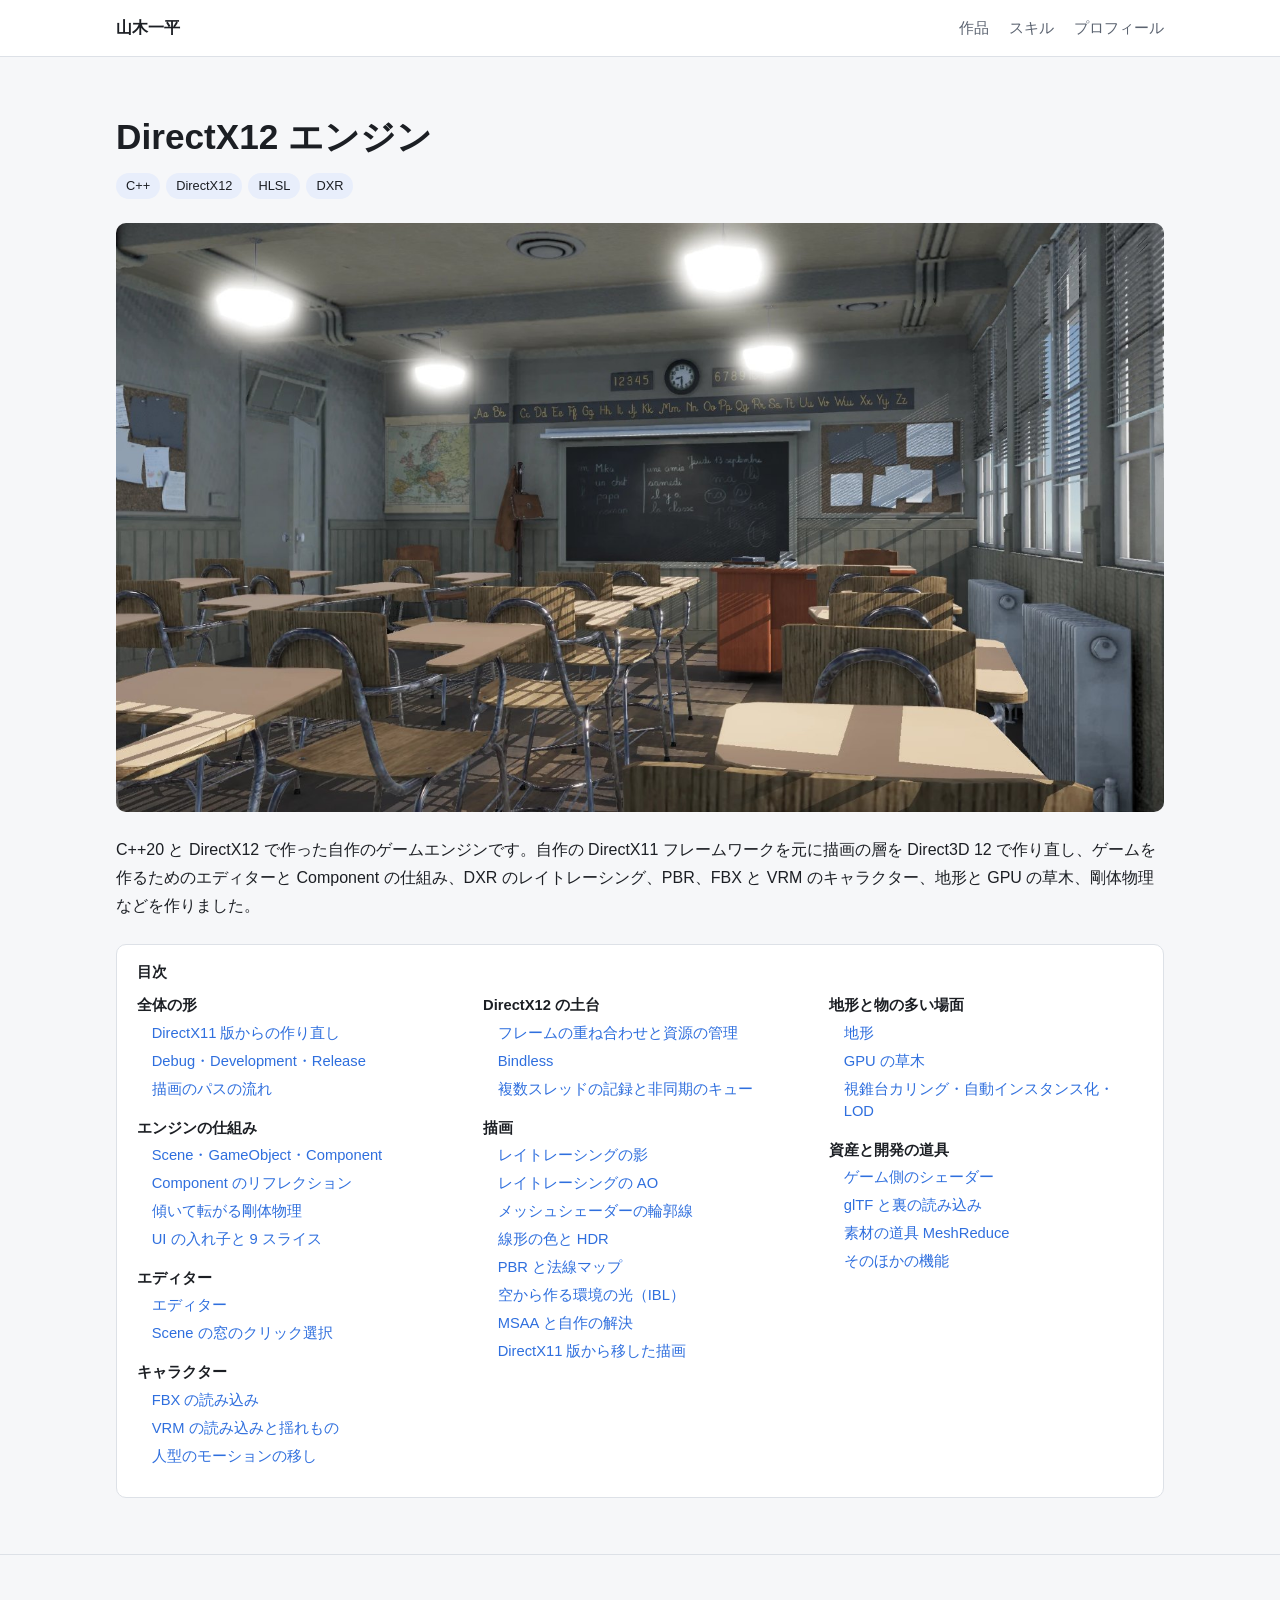
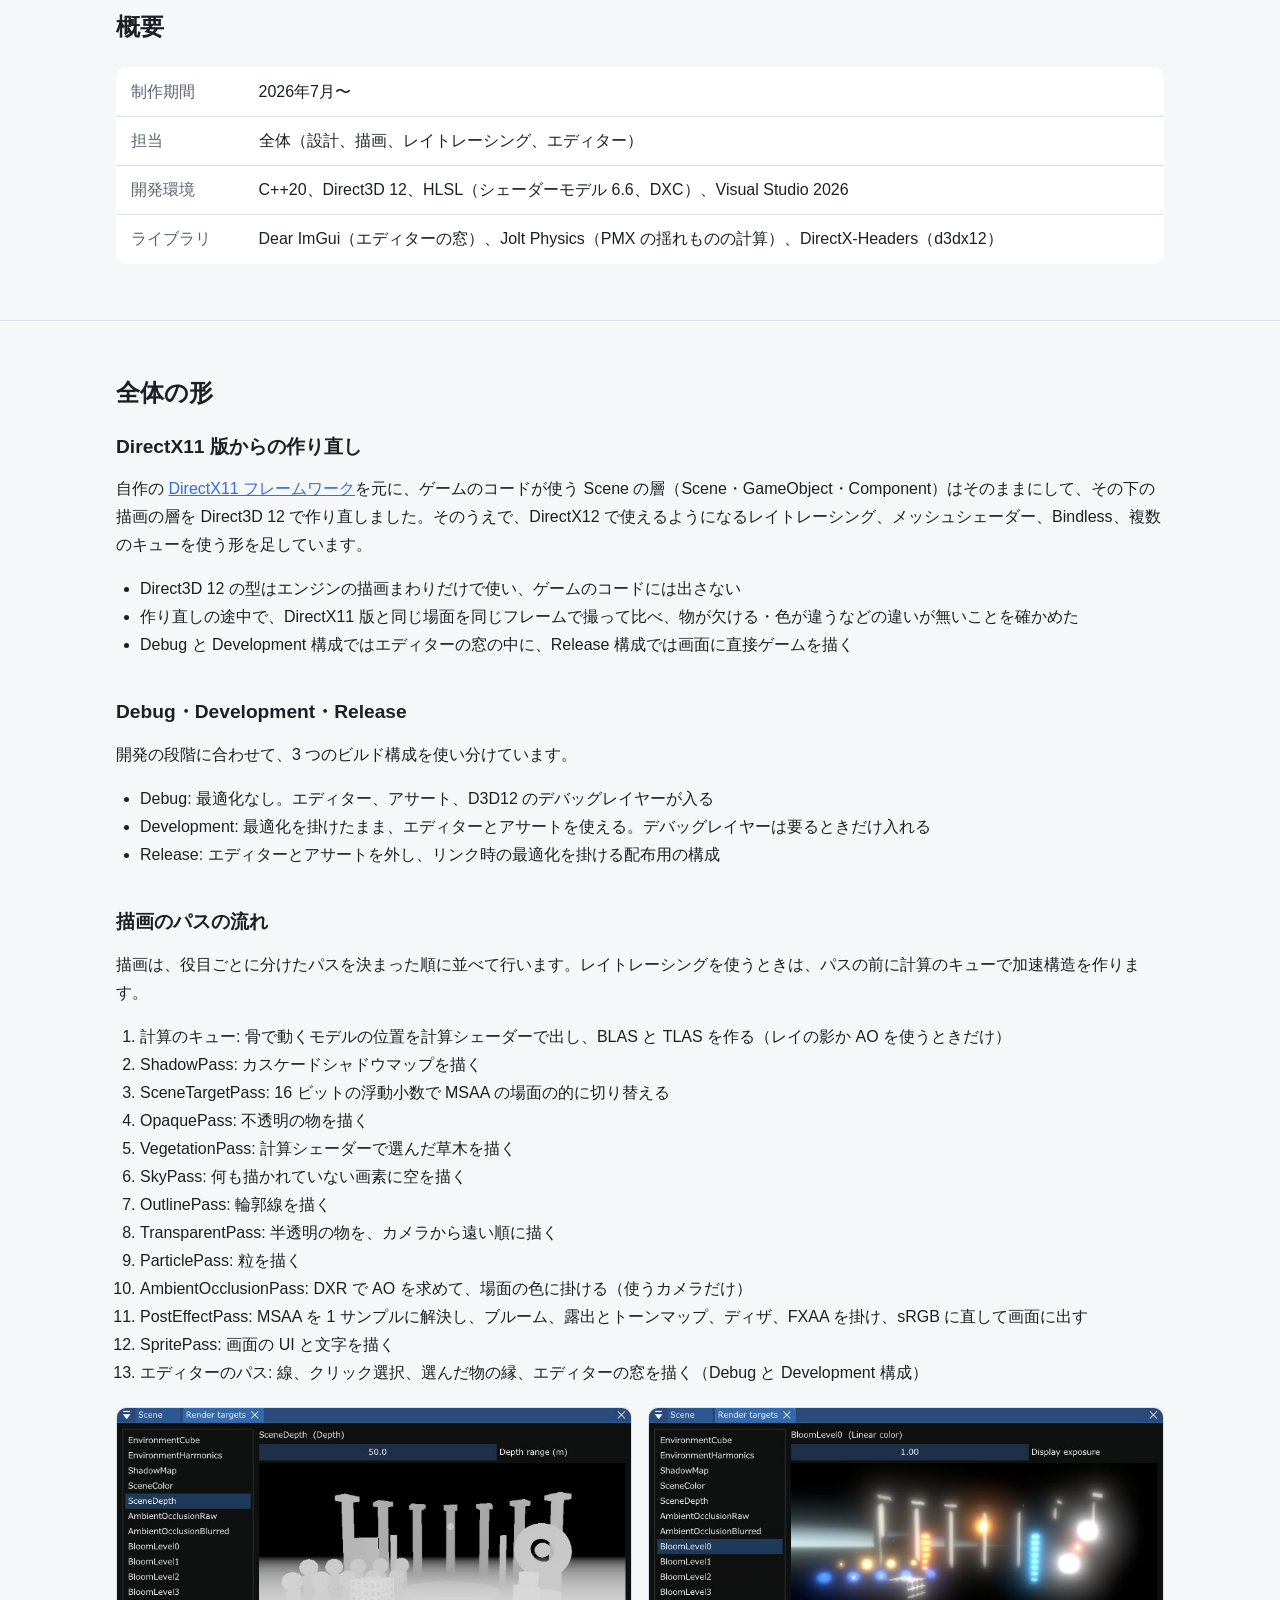
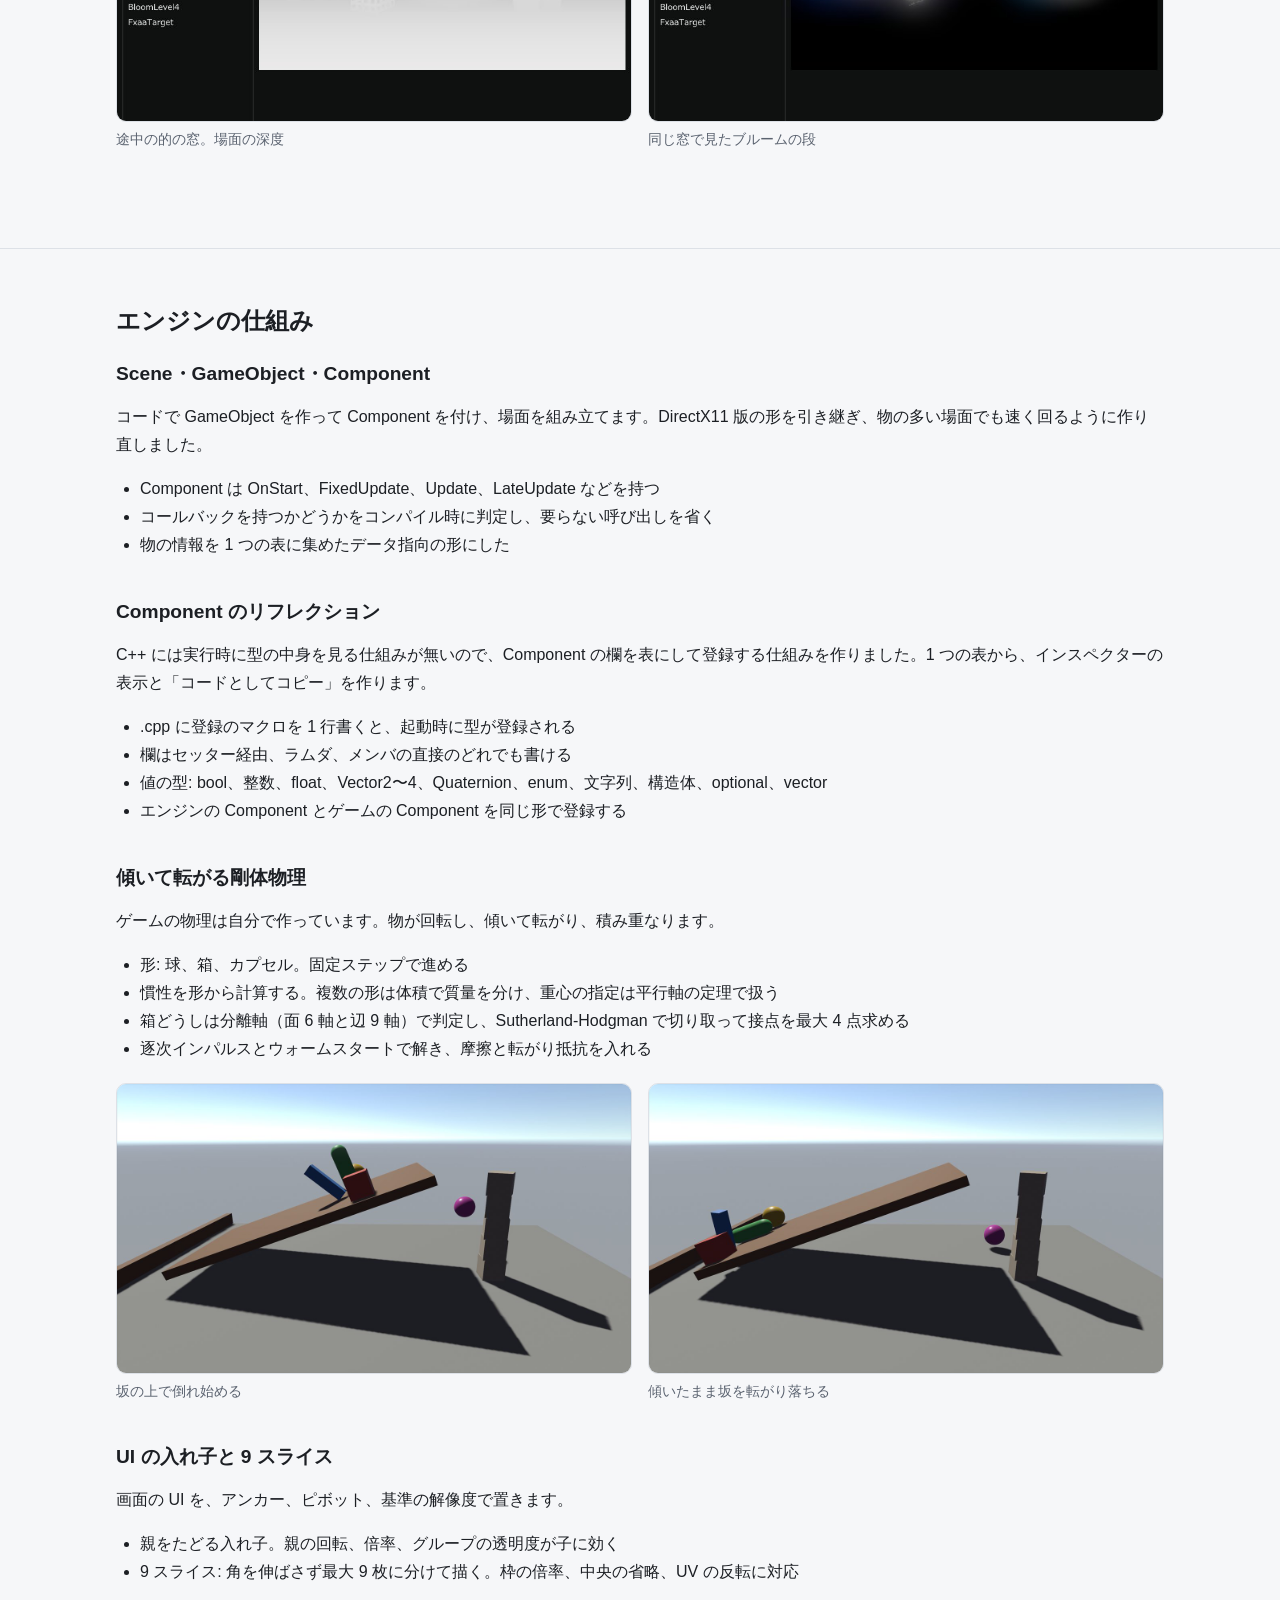
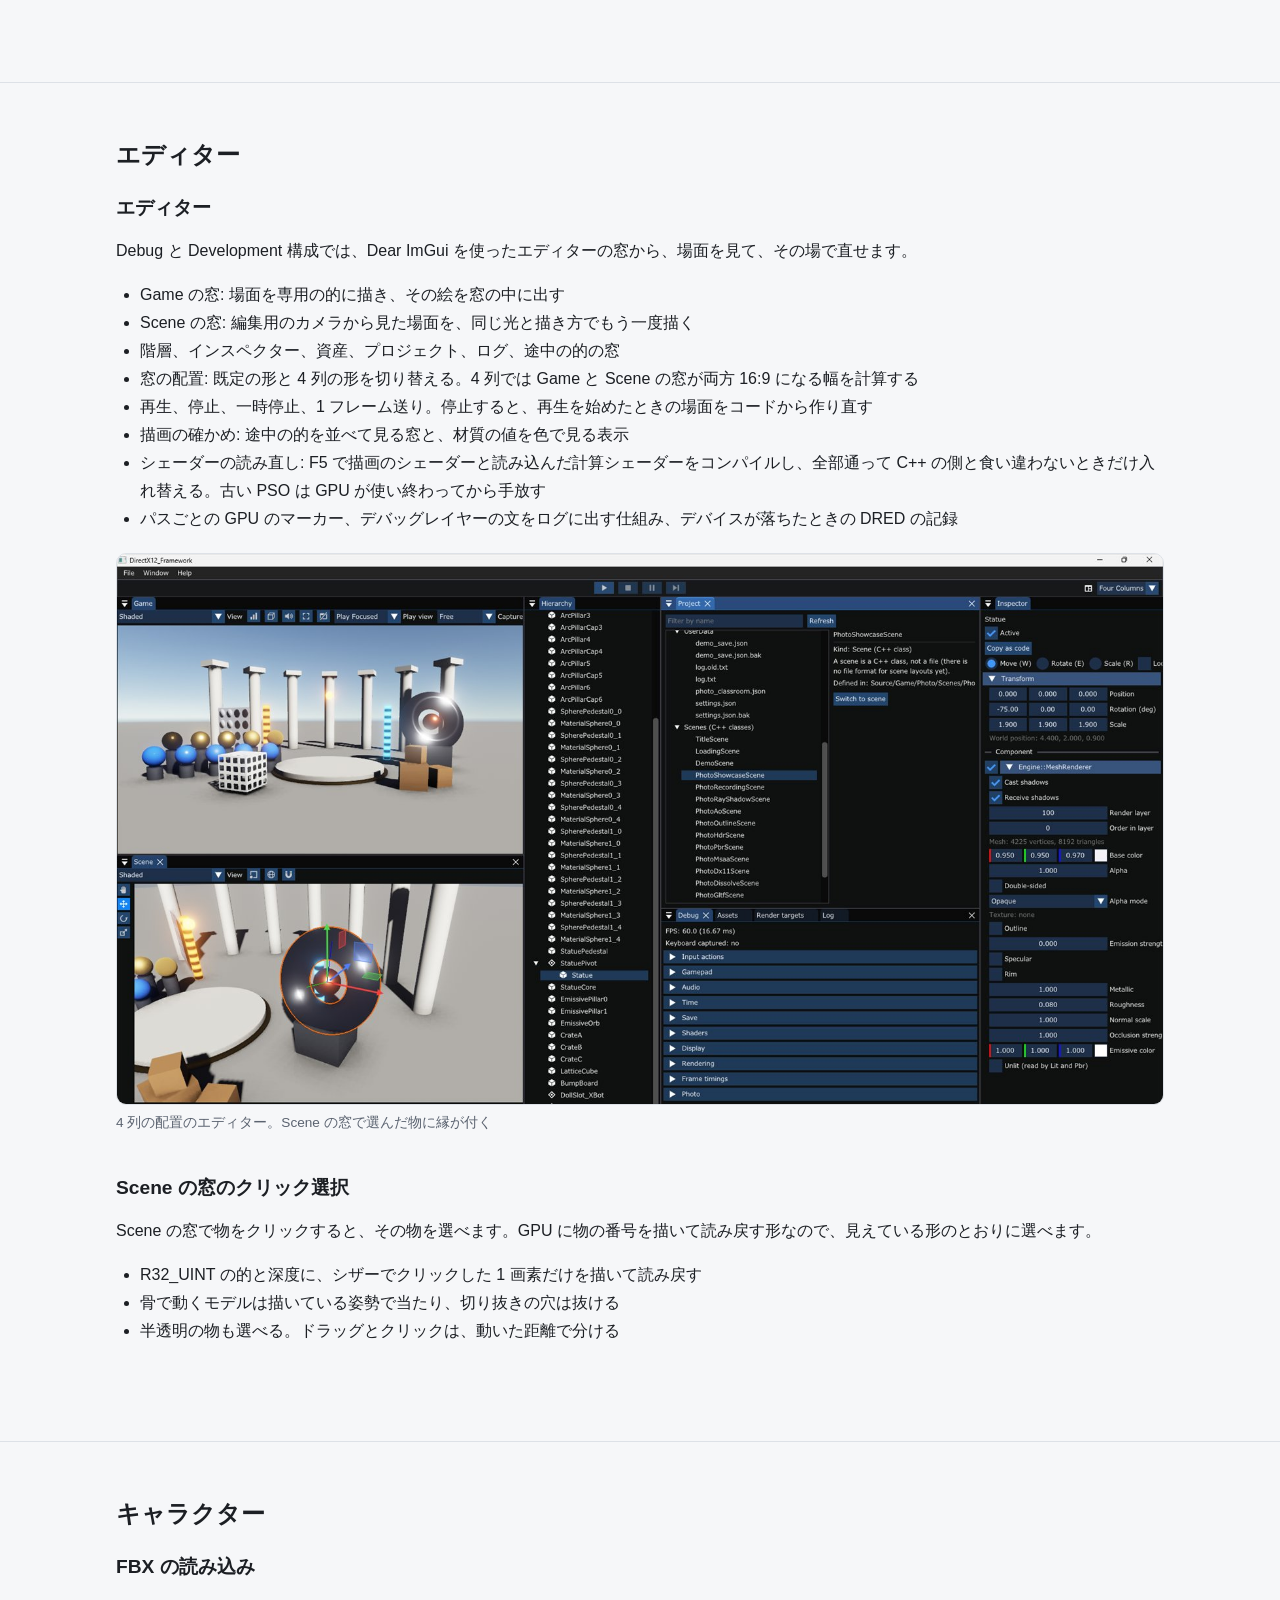
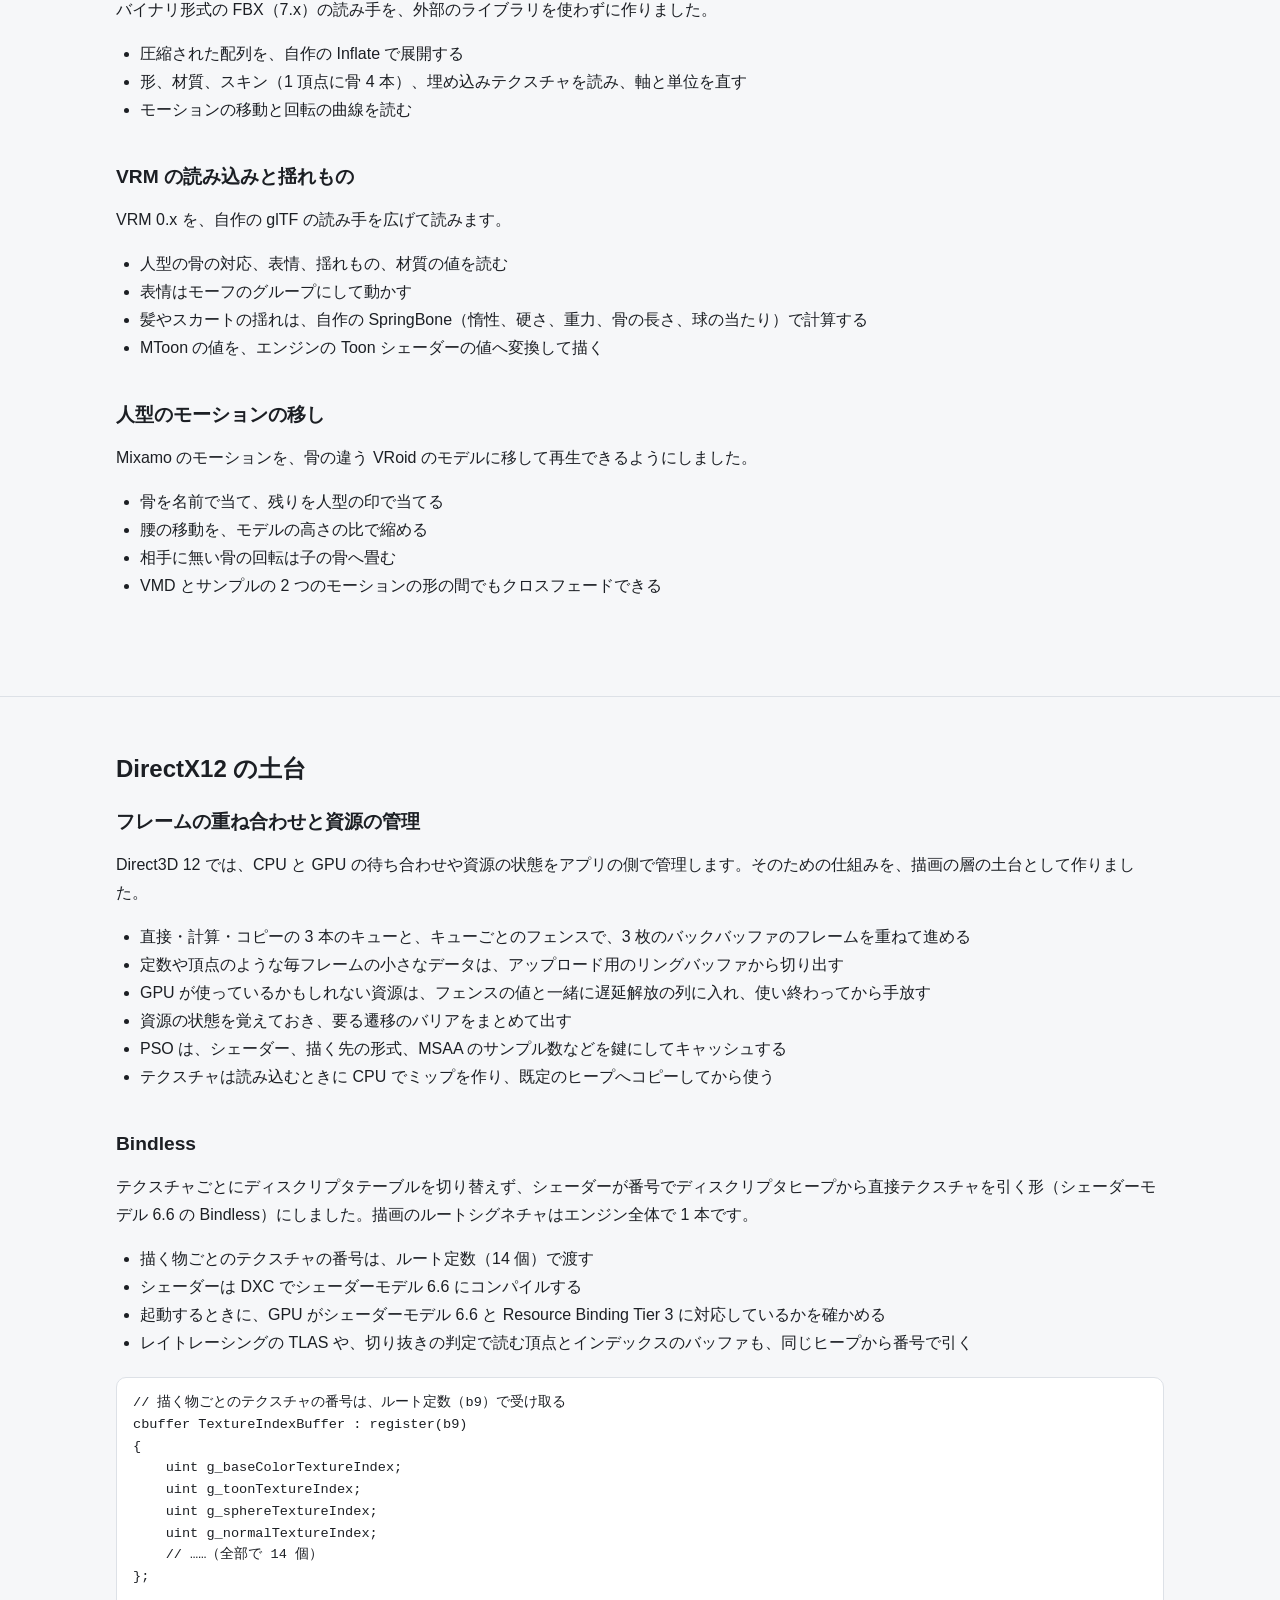
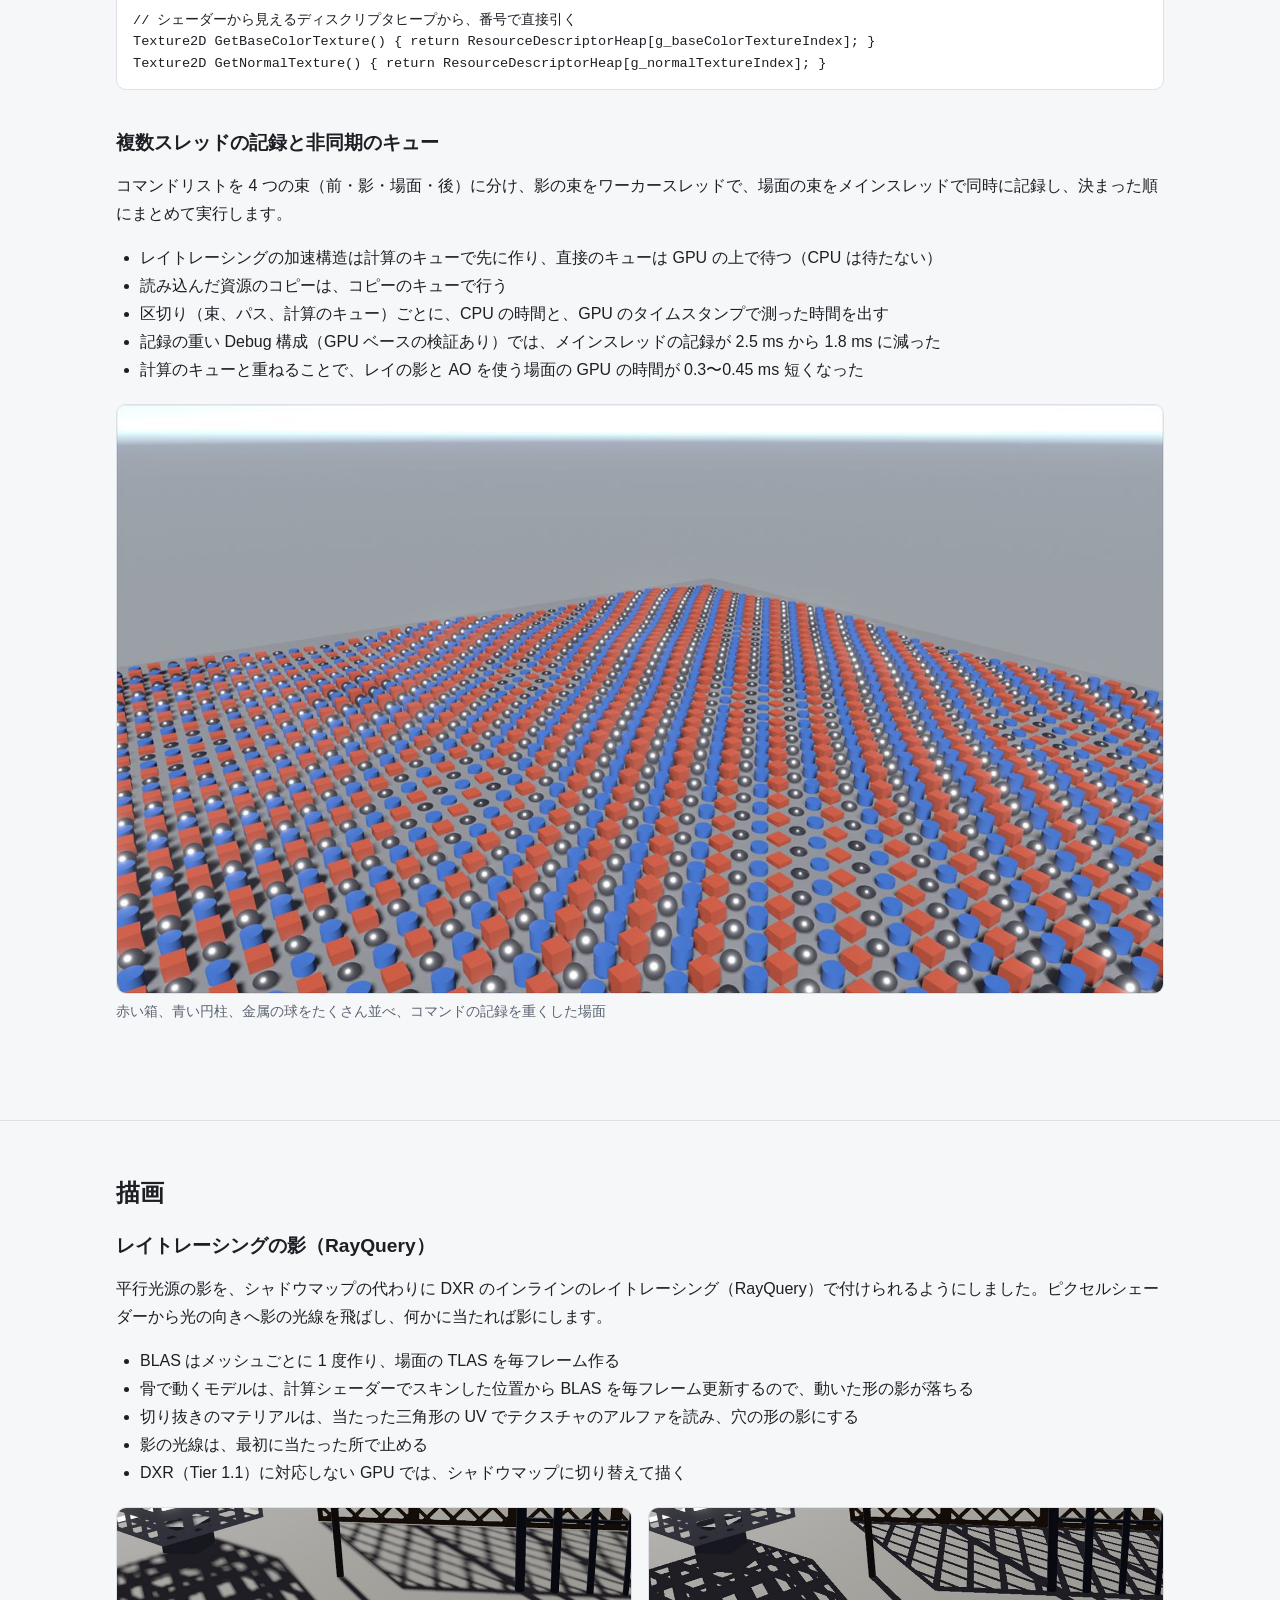
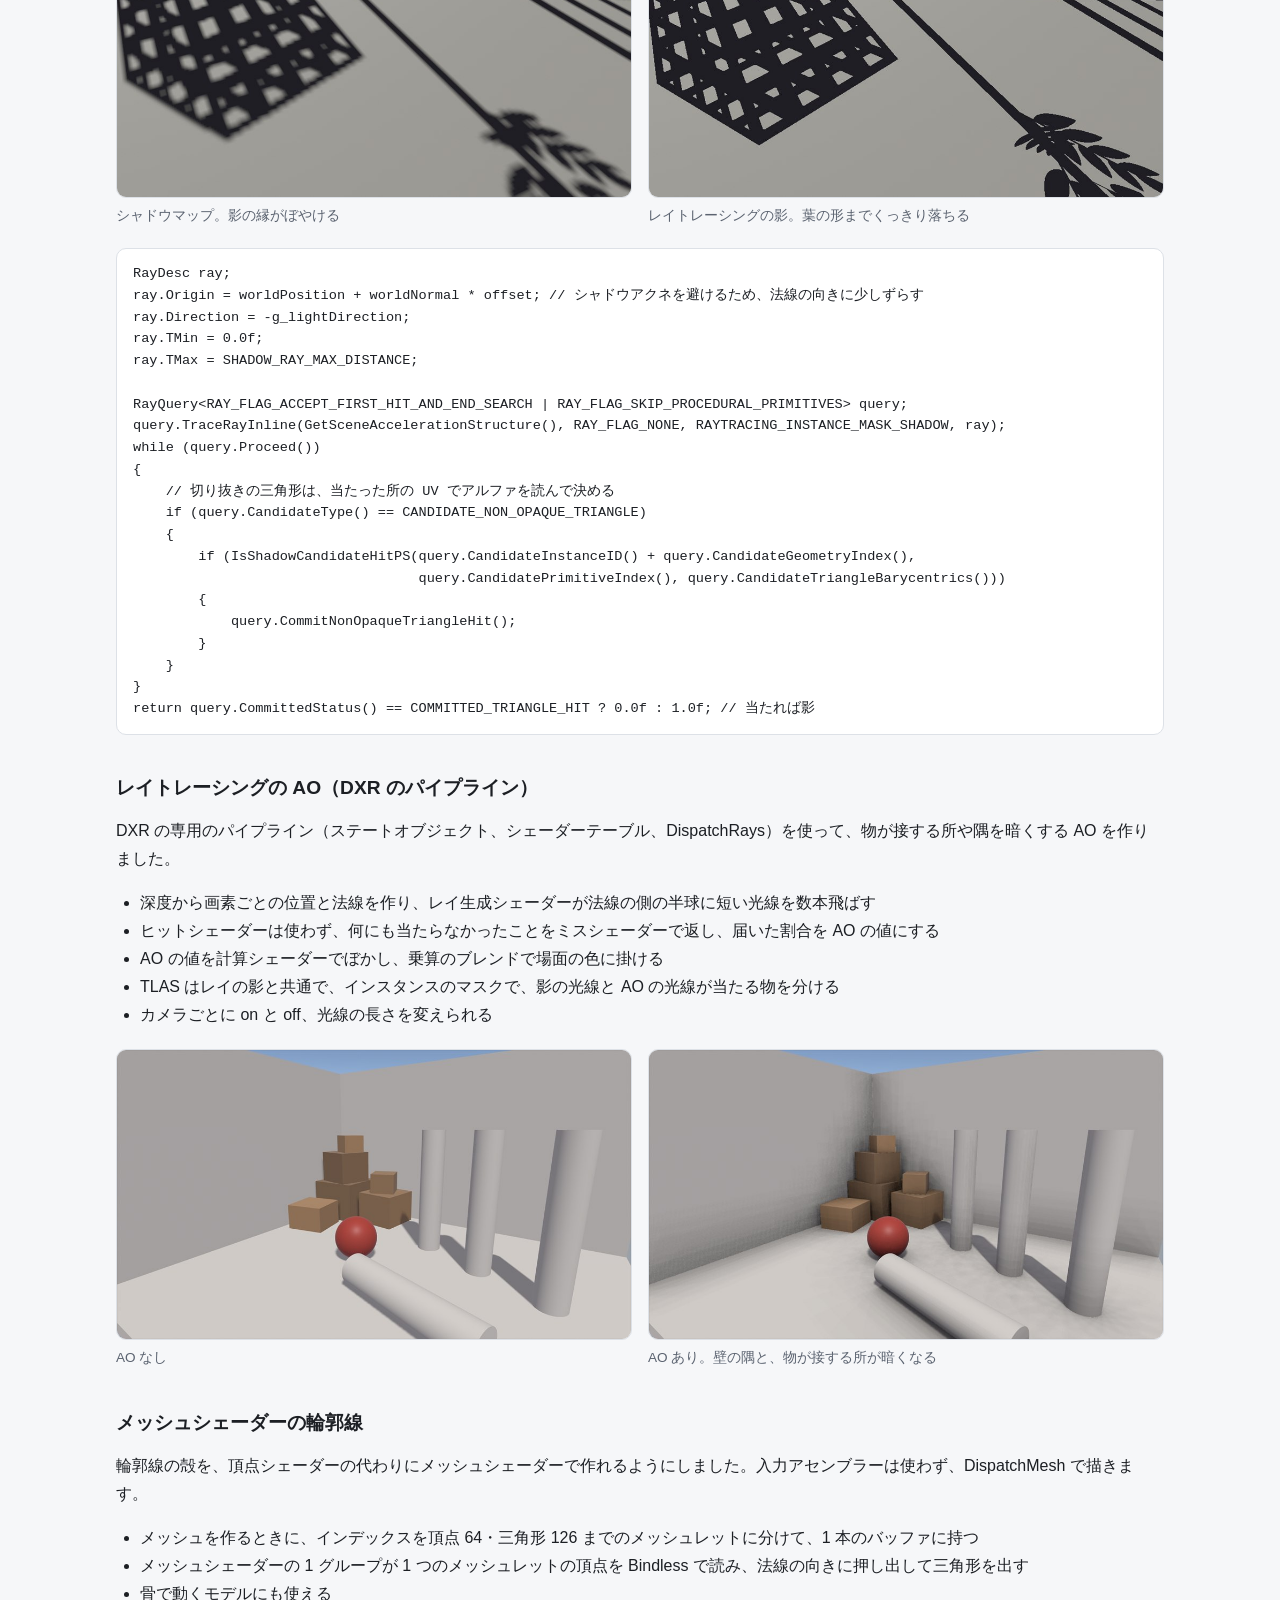
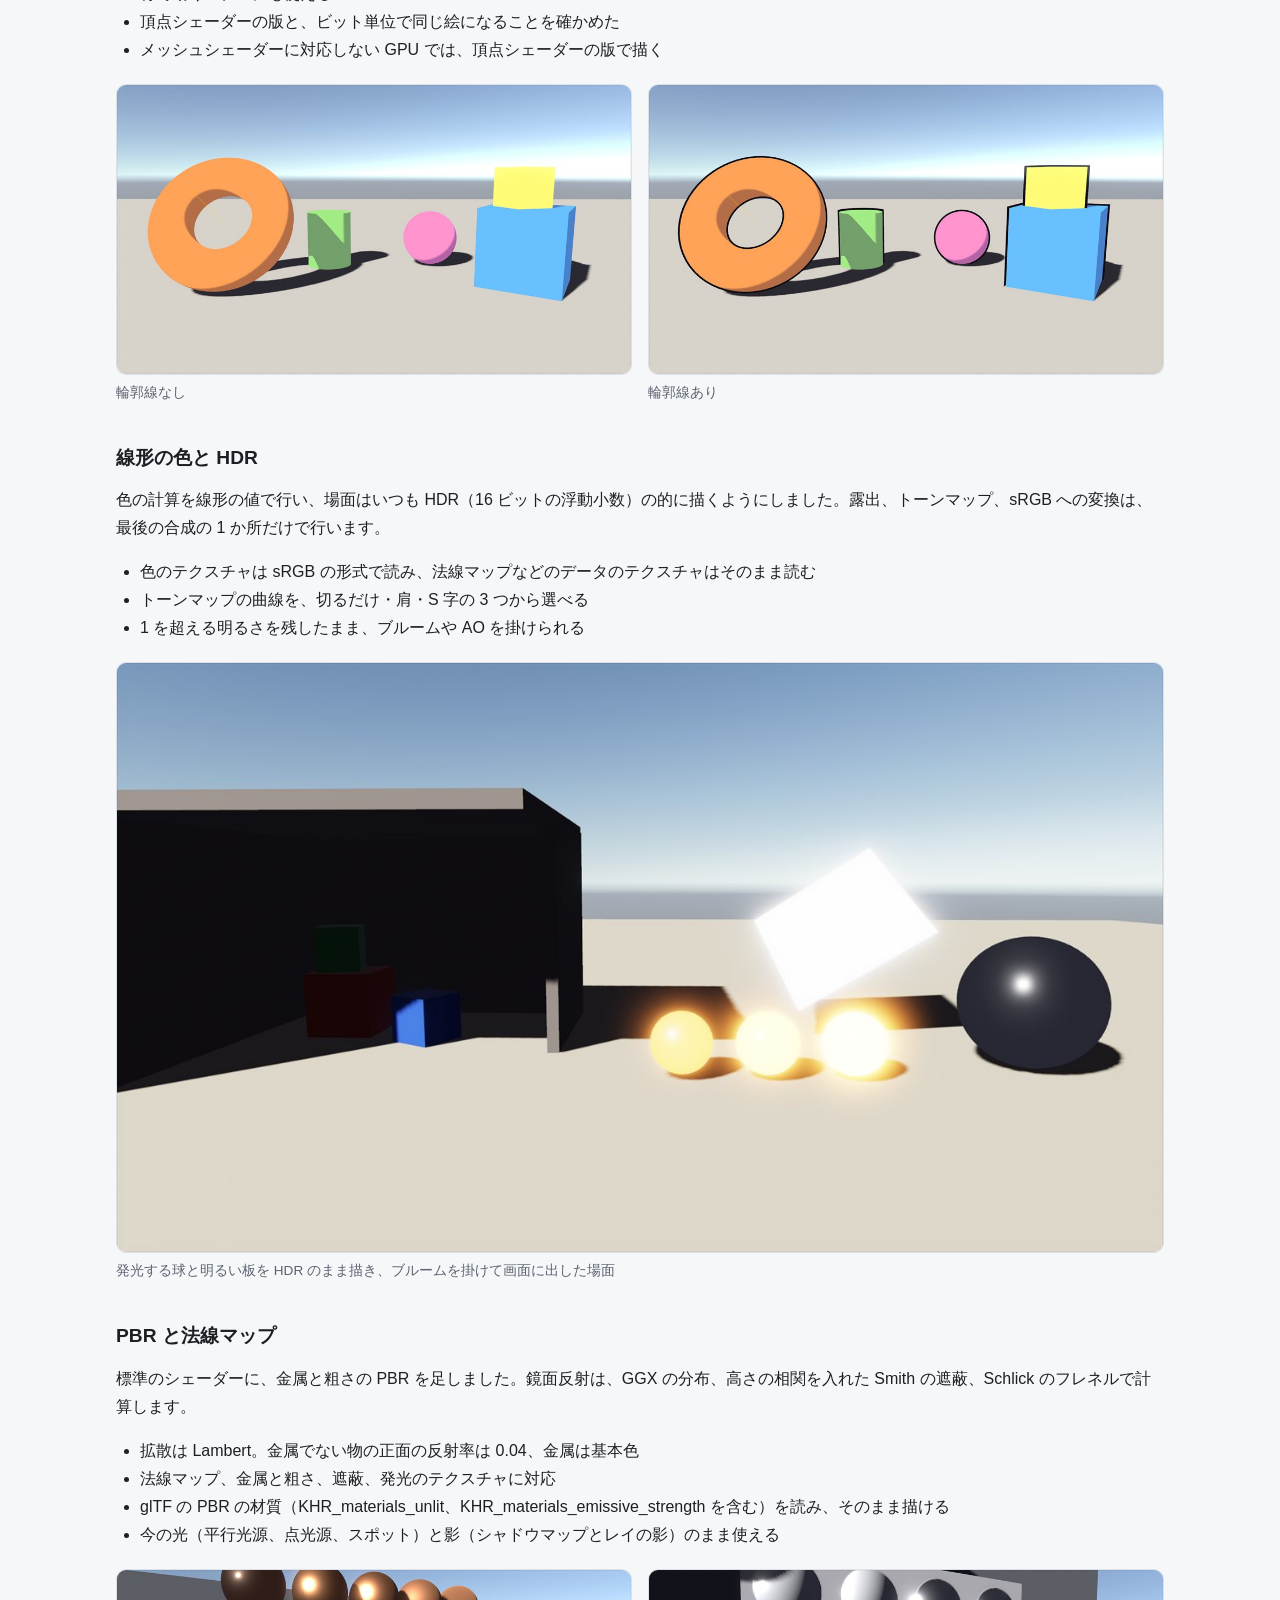
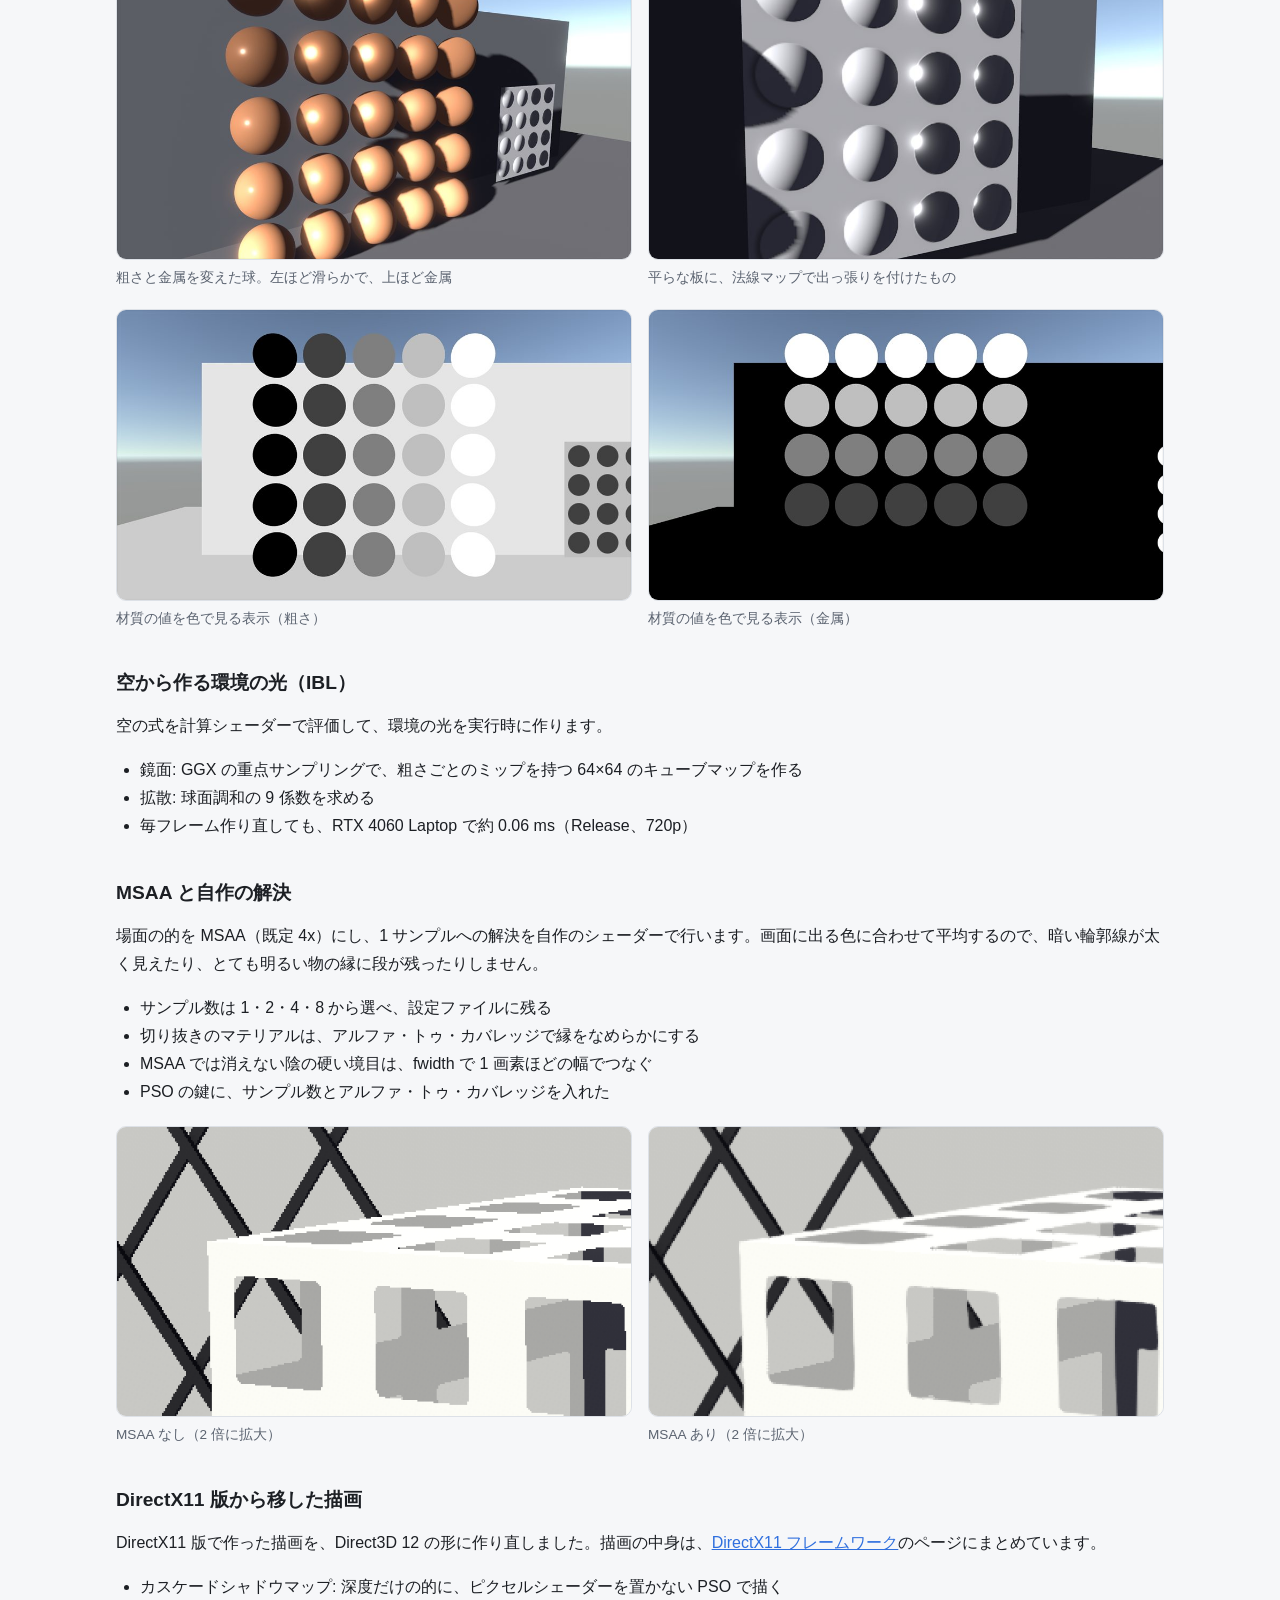
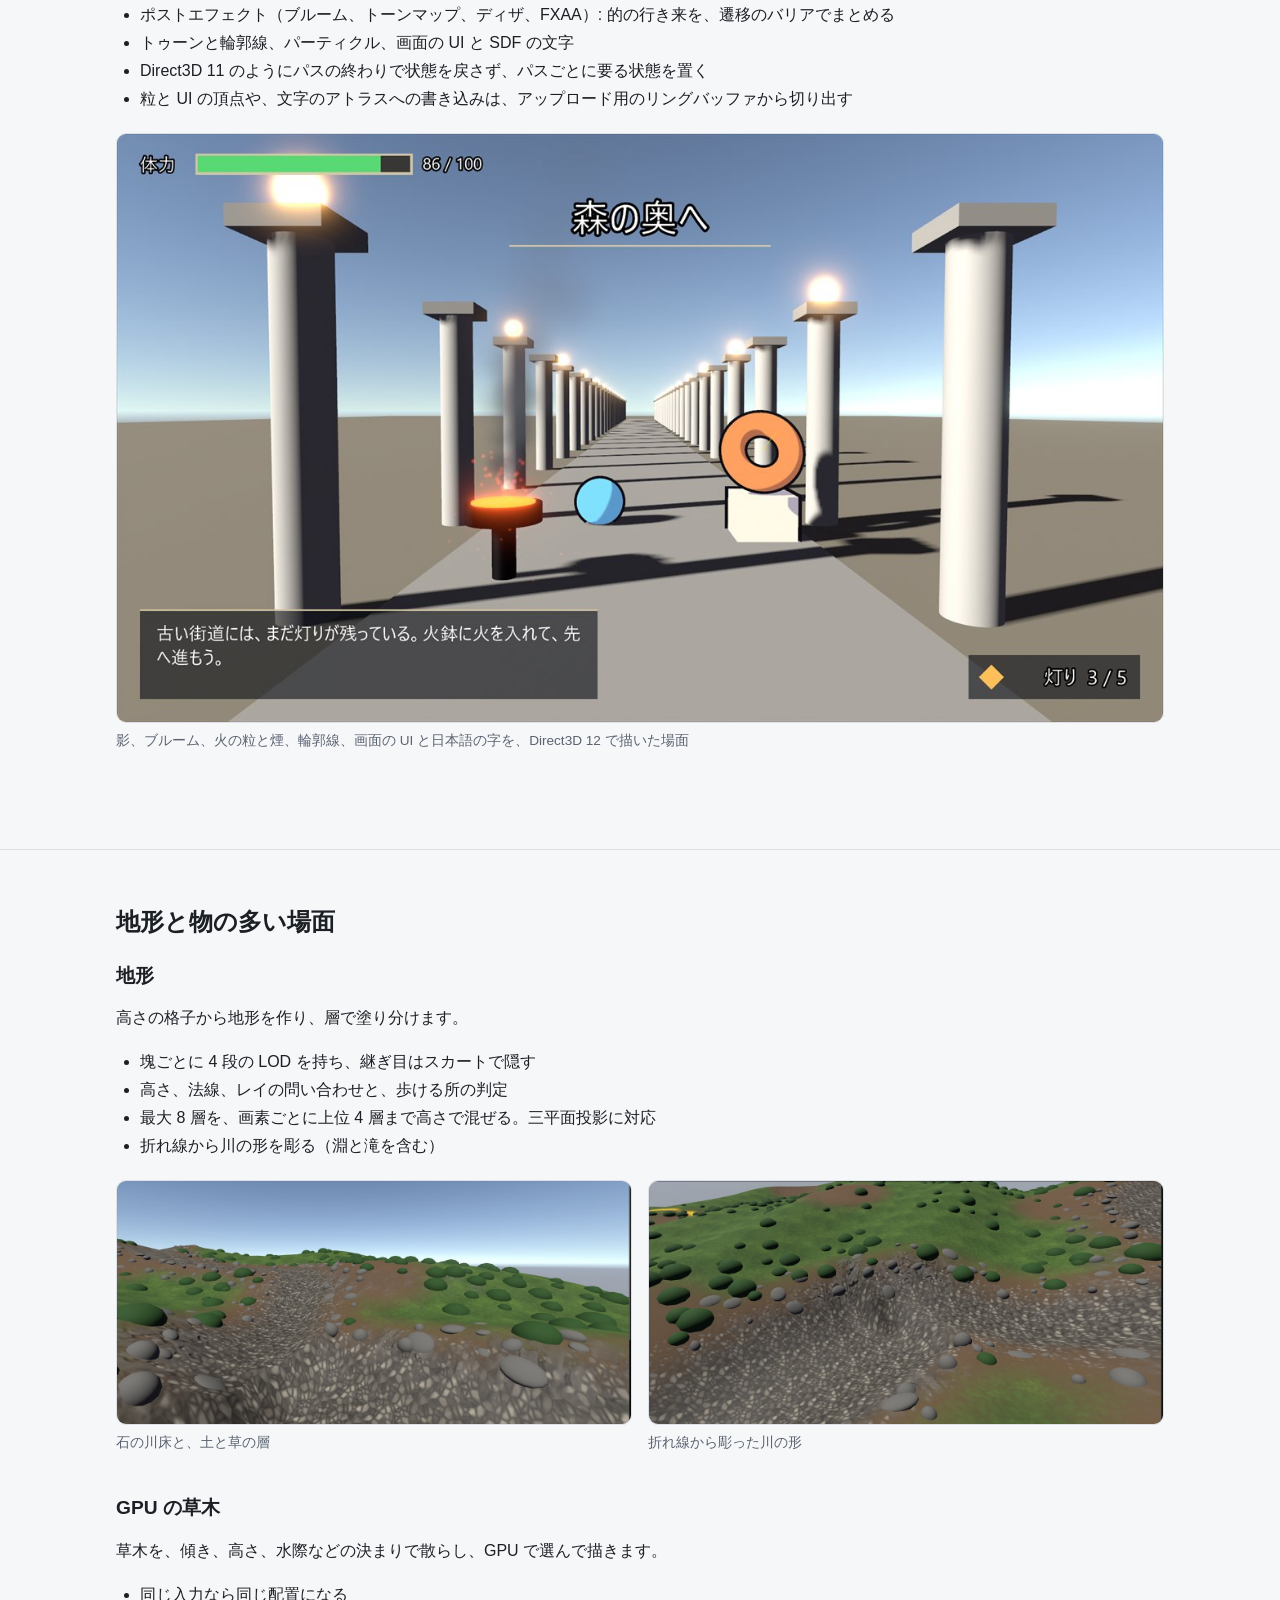
==== works/work01.html @ 28915d70 "エディターと物理と地形の写真を追加" ====
<!doctype html>
<html lang="ja">
<head>
  <meta charset="utf-8">
  <meta name="viewport" content="width=device-width, initial-scale=1">
  <title>DirectX12 エンジン | 山木一平</title>
  <meta name="description" content="C++20 と DirectX12 で作った自作のゲームエンジンです。エディター、Component のリフレクション、DXR のレイトレーシング、PBR、FBX と VRM のキャラクター、地形と GPU の草木、剛体物理などを作りました。">
  <link rel="stylesheet" href="../css/style.css?v=20261116-6">
</head>
<body>

  <header class="site-header">
    <div class="container">
      <a class="site-title" href="../">山木一平</a>
      <nav class="site-nav">
        <a href="../#works">作品</a>
        <a href="../#skills">スキル</a>
        <a href="../#profile">プロフィール</a>
      </nav>
    </div>
  </header>

  <main>

    <section class="work-header">
      <div class="container">
        <h1>DirectX12 エンジン</h1>
        <ul class="tags">
          <li>C++</li>
          <li>DirectX12</li>
          <li>HLSL</li>
          <li>DXR</li>
        </ul>
        <div class="video">
          <img src="../images/work01/classroom.jpg" alt="窓から日の差す教室。机と椅子にブラインドの影が落ち、天井の照明が光り、奥に黒板がある場面" width="1600" height="900">
        </div>
        <p>C++20 と DirectX12 で作った自作のゲームエンジンです。自作の DirectX11 フレームワークを元に描画の層を Direct3D 12 で作り直し、ゲームを作るためのエディターと Component の仕組み、DXR のレイトレーシング、PBR、FBX と VRM のキャラクター、地形と GPU の草木、剛体物理などを作りました。</p>

        <nav class="toc" aria-label="目次">
          <p class="toc-title">目次</p>
          <ol>
            <li>
              <a href="#structure">全体の形</a>
              <ol>
                <li><a href="#rebuild">DirectX11 版からの作り直し</a></li>
                <li><a href="#configs">Debug・Development・Release</a></li>
                <li><a href="#render-passes">描画のパスの流れ</a></li>
              </ol>
            </li>
            <li>
              <a href="#engine">エンジンの仕組み</a>
              <ol>
                <li><a href="#component">Scene・GameObject・Component</a></li>
                <li><a href="#reflection">Component のリフレクション</a></li>
                <li><a href="#physics">傾いて転がる剛体物理</a></li>
                <li><a href="#ui">UI の入れ子と 9 スライス</a></li>
              </ol>
            </li>
            <li>
              <a href="#editing">エディター</a>
              <ol>
                <li><a href="#editor">エディター</a></li>
                <li><a href="#picking">Scene の窓のクリック選択</a></li>
              </ol>
            </li>
            <li>
              <a href="#character">キャラクター</a>
              <ol>
                <li><a href="#fbx">FBX の読み込み</a></li>
                <li><a href="#vrm">VRM の読み込みと揺れもの</a></li>
                <li><a href="#retarget">人型のモーションの移し</a></li>
              </ol>
            </li>
            <li>
              <a href="#d3d12">DirectX12 の土台</a>
              <ol>
                <li><a href="#frame">フレームの重ね合わせと資源の管理</a></li>
                <li><a href="#bindless">Bindless</a></li>
                <li><a href="#multithread">複数スレッドの記録と非同期のキュー</a></li>
              </ol>
            </li>
            <li>
              <a href="#rendering">描画</a>
              <ol>
                <li><a href="#rt-shadow">レイトレーシングの影</a></li>
                <li><a href="#rt-ao">レイトレーシングの AO</a></li>
                <li><a href="#mesh-shader">メッシュシェーダーの輪郭線</a></li>
                <li><a href="#hdr">線形の色と HDR</a></li>
                <li><a href="#pbr">PBR と法線マップ</a></li>
                <li><a href="#ibl">空から作る環境の光（IBL）</a></li>
                <li><a href="#msaa">MSAA と自作の解決</a></li>
                <li><a href="#from-dx11">DirectX11 版から移した描画</a></li>
              </ol>
            </li>
            <li>
              <a href="#world">地形と物の多い場面</a>
              <ol>
                <li><a href="#terrain">地形</a></li>
                <li><a href="#vegetation">GPU の草木</a></li>
                <li><a href="#culling">視錐台カリング・自動インスタンス化・LOD</a></li>
              </ol>
            </li>
            <li>
              <a href="#tools">資産と開発の道具</a>
              <ol>
                <li><a href="#game-shader">ゲーム側のシェーダー</a></li>
                <li><a href="#loading">glTF と裏の読み込み</a></li>
                <li><a href="#meshreduce">素材の道具 MeshReduce</a></li>
                <li><a href="#others">そのほかの機能</a></li>
              </ol>
            </li>
          </ol>
        </nav>
      </div>
    </section>

    <section>
      <div class="container">
        <h2 class="section-title">概要</h2>
        <table class="info-table">
          <tr><th>制作期間</th><td>2026年7月〜</td></tr>
          <tr><th>担当</th><td>全体（設計、描画、レイトレーシング、エディター）</td></tr>
          <tr><th>開発環境</th><td>C++20、Direct3D 12、HLSL（シェーダーモデル 6.6、DXC）、Visual Studio 2026</td></tr>
          <tr><th>ライブラリ</th><td>Dear ImGui（エディターの窓）、Jolt Physics（PMX の揺れものの計算）、DirectX-Headers（d3dx12）</td></tr>
        </table>
      </div>
    </section>

    <section id="structure">
      <div class="container">
        <h2 class="section-title">全体の形</h2>

        <div class="feature" id="rebuild">
          <h3>DirectX11 版からの作り直し</h3>
          <p>自作の <a href="work02.html">DirectX11 フレームワーク</a>を元に、ゲームのコードが使う Scene の層（Scene・GameObject・Component）はそのままにして、その下の描画の層を Direct3D 12 で作り直しました。そのうえで、DirectX12 で使えるようになるレイトレーシング、メッシュシェーダー、Bindless、複数のキューを使う形を足しています。</p>
          <ul>
            <li>Direct3D 12 の型はエンジンの描画まわりだけで使い、ゲームのコードには出さない</li>
            <li>作り直しの途中で、DirectX11 版と同じ場面を同じフレームで撮って比べ、物が欠ける・色が違うなどの違いが無いことを確かめた</li>
            <li>Debug と Development 構成ではエディターの窓の中に、Release 構成では画面に直接ゲームを描く</li>
          </ul>
        </div>

        <div class="feature" id="configs">
          <h3>Debug・Development・Release</h3>
          <p>開発の段階に合わせて、3 つのビルド構成を使い分けています。</p>
          <ul>
            <li>Debug: 最適化なし。エディター、アサート、D3D12 のデバッグレイヤーが入る</li>
            <li>Development: 最適化を掛けたまま、エディターとアサートを使える。デバッグレイヤーは要るときだけ入れる</li>
            <li>Release: エディターとアサートを外し、リンク時の最適化を掛ける配布用の構成</li>
          </ul>
        </div>

        <div class="feature" id="render-passes">
          <h3>描画のパスの流れ</h3>
          <p>描画は、役目ごとに分けたパスを決まった順に並べて行います。レイトレーシングを使うときは、パスの前に計算のキューで加速構造を作ります。</p>
          <ol>
            <li>計算のキュー: 骨で動くモデルの位置を計算シェーダーで出し、BLAS と TLAS を作る（レイの影か AO を使うときだけ）</li>
            <li>ShadowPass: カスケードシャドウマップを描く</li>
            <li>SceneTargetPass: 16 ビットの浮動小数で MSAA の場面の的に切り替える</li>
            <li>OpaquePass: 不透明の物を描く</li>
            <li>VegetationPass: 計算シェーダーで選んだ草木を描く</li>
            <li>SkyPass: 何も描かれていない画素に空を描く</li>
            <li>OutlinePass: 輪郭線を描く</li>
            <li>TransparentPass: 半透明の物を、カメラから遠い順に描く</li>
            <li>ParticlePass: 粒を描く</li>
            <li>AmbientOcclusionPass: DXR で AO を求めて、場面の色に掛ける（使うカメラだけ）</li>
            <li>PostEffectPass: MSAA を 1 サンプルに解決し、ブルーム、露出とトーンマップ、ディザ、FXAA を掛け、sRGB に直して画面に出す</li>
            <li>SpritePass: 画面の UI と文字を描く</li>
            <li>エディターのパス: 線、クリック選択、選んだ物の縁、エディターの窓を描く（Debug と Development 構成）</li>
          </ol>
          <div class="compare">
            <figure class="figure">
              <img src="../images/work01/targets-depth.jpg" alt="エディターの途中の的の窓で、場面の深度を白黒で表示したもの" width="746" height="454" loading="lazy">
              <figcaption>途中の的の窓。場面の深度</figcaption>
            </figure>
            <figure class="figure">
              <img src="../images/work01/targets-bloom.jpg" alt="同じ窓で、ブルームの段の明るい所だけを表示したもの" width="746" height="454" loading="lazy">
              <figcaption>同じ窓で見たブルームの段</figcaption>
            </figure>
          </div>
        </div>
      </div>
    </section>

    <section id="engine">
      <div class="container">
        <h2 class="section-title">エンジンの仕組み</h2>

        <div class="feature" id="component">
          <h3>Scene・GameObject・Component</h3>
          <p>コードで GameObject を作って Component を付け、場面を組み立てます。DirectX11 版の形を引き継ぎ、物の多い場面でも速く回るように作り直しました。</p>
          <ul>
            <li>Component は OnStart、FixedUpdate、Update、LateUpdate などを持つ</li>
            <li>コールバックを持つかどうかをコンパイル時に判定し、要らない呼び出しを省く</li>
            <li>物の情報を 1 つの表に集めたデータ指向の形にした</li>
          </ul>
        </div>

        <div class="feature" id="reflection">
          <h3>Component のリフレクション</h3>
          <p>C++ には実行時に型の中身を見る仕組みが無いので、Component の欄を表にして登録する仕組みを作りました。1 つの表から、インスペクターの表示と「コードとしてコピー」を作ります。</p>
          <ul>
            <li>.cpp に登録のマクロを 1 行書くと、起動時に型が登録される</li>
            <li>欄はセッター経由、ラムダ、メンバの直接のどれでも書ける</li>
            <li>値の型: bool、整数、float、Vector2〜4、Quaternion、enum、文字列、構造体、optional、vector</li>
            <li>エンジンの Component とゲームの Component を同じ形で登録する</li>
          </ul>
        </div>

        <div class="feature" id="physics">
          <h3>傾いて転がる剛体物理</h3>
          <p>ゲームの物理は自分で作っています。物が回転し、傾いて転がり、積み重なります。</p>
          <ul>
            <li>形: 球、箱、カプセル。固定ステップで進める</li>
            <li>慣性を形から計算する。複数の形は体積で質量を分け、重心の指定は平行軸の定理で扱う</li>
            <li>箱どうしは分離軸（面 6 軸と辺 9 軸）で判定し、Sutherland-Hodgman で切り取って接点を最大 4 点求める</li>
            <li>逐次インパルスとウォームスタートで解き、摩擦と転がり抵抗を入れる</li>
          </ul>
          <div class="compare">
            <figure class="figure">
              <img src="../images/work01/physics-topple.jpg" alt="坂の上で、箱と円柱と球が倒れ始めた場面" width="1280" height="720" loading="lazy">
              <figcaption>坂の上で倒れ始める</figcaption>
            </figure>
            <figure class="figure">
              <img src="../images/work01/physics-roll.jpg" alt="倒れた円柱と球が、坂を転がり落ちていく場面" width="1280" height="720" loading="lazy">
              <figcaption>傾いたまま坂を転がり落ちる</figcaption>
            </figure>
          </div>
        </div>

        <div class="feature" id="ui">
          <h3>UI の入れ子と 9 スライス</h3>
          <p>画面の UI を、アンカー、ピボット、基準の解像度で置きます。</p>
          <ul>
            <li>親をたどる入れ子。親の回転、倍率、グループの透明度が子に効く</li>
            <li>9 スライス: 角を伸ばさず最大 9 枚に分けて描く。枠の倍率、中央の省略、UV の反転に対応</li>
          </ul>
        </div>
      </div>
    </section>

    <section id="editing">
      <div class="container">
        <h2 class="section-title">エディター</h2>

        <div class="feature" id="editor">
          <h3>エディター</h3>
          <p>Debug と Development 構成では、Dear ImGui を使ったエディターの窓から、場面を見て、その場で直せます。</p>
          <ul>
            <li>Game の窓: 場面を専用の的に描き、その絵を窓の中に出す</li>
            <li>Scene の窓: 編集用のカメラから見た場面を、同じ光と描き方でもう一度描く</li>
            <li>階層、インスペクター、資産、プロジェクト、ログ、途中の的の窓</li>
            <li>窓の配置: 既定の形と 4 列の形を切り替える。4 列では Game と Scene の窓が両方 16:9 になる幅を計算する</li>
            <li>再生、停止、一時停止、1 フレーム送り。停止すると、再生を始めたときの場面をコードから作り直す</li>
            <li>描画の確かめ: 途中の的を並べて見る窓と、材質の値を色で見る表示</li>
            <li>シェーダーの読み直し: F5 で描画のシェーダーと読み込んだ計算シェーダーをコンパイルし、全部通って C++ の側と食い違わないときだけ入れ替える。古い PSO は GPU が使い終わってから手放す</li>
            <li>パスごとの GPU のマーカー、デバッグレイヤーの文をログに出す仕組み、デバイスが落ちたときの DRED の記録</li>
          </ul>
          <figure class="figure">
            <img src="../images/work01/editor.jpg" alt="Game、Scene、階層、プロジェクト、デバッグ、インスペクターの窓を 4 列に並べたエディター。Scene の窓では選んだ輪に縁とギズモが出ている" width="1600" height="841" loading="lazy">
            <figcaption>4 列の配置のエディター。Scene の窓で選んだ物に縁が付く</figcaption>
          </figure>
        </div>

        <div class="feature" id="picking">
          <h3>Scene の窓のクリック選択</h3>
          <p>Scene の窓で物をクリックすると、その物を選べます。GPU に物の番号を描いて読み戻す形なので、見えている形のとおりに選べます。</p>
          <ul>
            <li>R32_UINT の的と深度に、シザーでクリックした 1 画素だけを描いて読み戻す</li>
            <li>骨で動くモデルは描いている姿勢で当たり、切り抜きの穴は抜ける</li>
            <li>半透明の物も選べる。ドラッグとクリックは、動いた距離で分ける</li>
          </ul>
        </div>
      </div>
    </section>

    <section id="character">
      <div class="container">
        <h2 class="section-title">キャラクター</h2>

        <div class="feature" id="fbx">
          <h3>FBX の読み込み</h3>
          <p>バイナリ形式の FBX（7.x）の読み手を、外部のライブラリを使わずに作りました。</p>
          <ul>
            <li>圧縮された配列を、自作の Inflate で展開する</li>
            <li>形、材質、スキン（1 頂点に骨 4 本）、埋め込みテクスチャを読み、軸と単位を直す</li>
            <li>モーションの移動と回転の曲線を読む</li>
          </ul>
        </div>

        <div class="feature" id="vrm">
          <h3>VRM の読み込みと揺れもの</h3>
          <p>VRM 0.x を、自作の glTF の読み手を広げて読みます。</p>
          <ul>
            <li>人型の骨の対応、表情、揺れもの、材質の値を読む</li>
            <li>表情はモーフのグループにして動かす</li>
            <li>髪やスカートの揺れは、自作の SpringBone（惰性、硬さ、重力、骨の長さ、球の当たり）で計算する</li>
            <li>MToon の値を、エンジンの Toon シェーダーの値へ変換して描く</li>
          </ul>
        </div>

        <div class="feature" id="retarget">
          <h3>人型のモーションの移し</h3>
          <p>Mixamo のモーションを、骨の違う VRoid のモデルに移して再生できるようにしました。</p>
          <ul>
            <li>骨を名前で当て、残りを人型の印で当てる</li>
            <li>腰の移動を、モデルの高さの比で縮める</li>
            <li>相手に無い骨の回転は子の骨へ畳む</li>
            <li>VMD とサンプルの 2 つのモーションの形の間でもクロスフェードできる</li>
          </ul>
        </div>
      </div>
    </section>

    <section id="d3d12">
      <div class="container">
        <h2 class="section-title">DirectX12 の土台</h2>

        <div class="feature" id="frame">
          <h3>フレームの重ね合わせと資源の管理</h3>
          <p>Direct3D 12 では、CPU と GPU の待ち合わせや資源の状態をアプリの側で管理します。そのための仕組みを、描画の層の土台として作りました。</p>
          <ul>
            <li>直接・計算・コピーの 3 本のキューと、キューごとのフェンスで、3 枚のバックバッファのフレームを重ねて進める</li>
            <li>定数や頂点のような毎フレームの小さなデータは、アップロード用のリングバッファから切り出す</li>
            <li>GPU が使っているかもしれない資源は、フェンスの値と一緒に遅延解放の列に入れ、使い終わってから手放す</li>
            <li>資源の状態を覚えておき、要る遷移のバリアをまとめて出す</li>
            <li>PSO は、シェーダー、描く先の形式、MSAA のサンプル数などを鍵にしてキャッシュする</li>
            <li>テクスチャは読み込むときに CPU でミップを作り、既定のヒープへコピーしてから使う</li>
          </ul>
        </div>

        <div class="feature" id="bindless">
          <h3>Bindless</h3>
          <p>テクスチャごとにディスクリプタテーブルを切り替えず、シェーダーが番号でディスクリプタヒープから直接テクスチャを引く形（シェーダーモデル 6.6 の Bindless）にしました。描画のルートシグネチャはエンジン全体で 1 本です。</p>
          <ul>
            <li>描く物ごとのテクスチャの番号は、ルート定数（14 個）で渡す</li>
            <li>シェーダーは DXC でシェーダーモデル 6.6 にコンパイルする</li>
            <li>起動するときに、GPU がシェーダーモデル 6.6 と Resource Binding Tier 3 に対応しているかを確かめる</li>
            <li>レイトレーシングの TLAS や、切り抜きの判定で読む頂点とインデックスのバッファも、同じヒープから番号で引く</li>
          </ul>
<pre><code>// 描く物ごとのテクスチャの番号は、ルート定数（b9）で受け取る
cbuffer TextureIndexBuffer : register(b9)
{
    uint g_baseColorTextureIndex;
    uint g_toonTextureIndex;
    uint g_sphereTextureIndex;
    uint g_normalTextureIndex;
    // ……（全部で 14 個）
};

// シェーダーから見えるディスクリプタヒープから、番号で直接引く
Texture2D GetBaseColorTexture() { return ResourceDescriptorHeap[g_baseColorTextureIndex]; }
Texture2D GetNormalTexture() { return ResourceDescriptorHeap[g_normalTextureIndex]; }</code></pre>
        </div>

        <div class="feature" id="multithread">
          <h3>複数スレッドの記録と非同期のキュー</h3>
          <p>コマンドリストを 4 つの束（前・影・場面・後）に分け、影の束をワーカースレッドで、場面の束をメインスレッドで同時に記録し、決まった順にまとめて実行します。</p>
          <ul>
            <li>レイトレーシングの加速構造は計算のキューで先に作り、直接のキューは GPU の上で待つ（CPU は待たない）</li>
            <li>読み込んだ資源のコピーは、コピーのキューで行う</li>
            <li>区切り（束、パス、計算のキュー）ごとに、CPU の時間と、GPU のタイムスタンプで測った時間を出す</li>
            <li>記録の重い Debug 構成（GPU ベースの検証あり）では、メインスレッドの記録が 2.5 ms から 1.8 ms に減った</li>
            <li>計算のキューと重ねることで、レイの影と AO を使う場面の GPU の時間が 0.3〜0.45 ms 短くなった</li>
          </ul>
          <figure class="figure">
            <img src="../images/work01/recording.jpg" alt="広い床の上に、赤い箱と青い円柱と金属の球が、何列も並んでいる場面" width="1280" height="720" loading="lazy">
            <figcaption>赤い箱、青い円柱、金属の球をたくさん並べ、コマンドの記録を重くした場面</figcaption>
          </figure>
        </div>
      </div>
    </section>

    <section id="rendering">
      <div class="container">
        <h2 class="section-title">描画</h2>

        <div class="feature" id="rt-shadow">
          <h3>レイトレーシングの影（RayQuery）</h3>
          <p>平行光源の影を、シャドウマップの代わりに DXR のインラインのレイトレーシング（RayQuery）で付けられるようにしました。ピクセルシェーダーから光の向きへ影の光線を飛ばし、何かに当たれば影にします。</p>
          <ul>
            <li>BLAS はメッシュごとに 1 度作り、場面の TLAS を毎フレーム作る</li>
            <li>骨で動くモデルは、計算シェーダーでスキンした位置から BLAS を毎フレーム更新するので、動いた形の影が落ちる</li>
            <li>切り抜きのマテリアルは、当たった三角形の UV でテクスチャのアルファを読み、穴の形の影にする</li>
            <li>影の光線は、最初に当たった所で止める</li>
            <li>DXR（Tier 1.1）に対応しない GPU では、シャドウマップに切り替えて描く</li>
          </ul>
          <div class="compare">
            <figure class="figure">
              <img src="../images/work01/rt-shadow-map.jpg" alt="格子の箱と柵と葉の影が、ぼやけた縁で床に落ちている場面" width="960" height="540" loading="lazy">
              <figcaption>シャドウマップ。影の縁がぼやける</figcaption>
            </figure>
            <figure class="figure">
              <img src="../images/work01/rt-shadow-ray.jpg" alt="同じ場面で、格子の箱と柵と葉の影が、くっきりした形で床に落ちている" width="960" height="540" loading="lazy">
              <figcaption>レイトレーシングの影。葉の形までくっきり落ちる</figcaption>
            </figure>
          </div>
<pre><code>RayDesc ray;
ray.Origin = worldPosition + worldNormal * offset; // シャドウアクネを避けるため、法線の向きに少しずらす
ray.Direction = -g_lightDirection;
ray.TMin = 0.0f;
ray.TMax = SHADOW_RAY_MAX_DISTANCE;

RayQuery&lt;RAY_FLAG_ACCEPT_FIRST_HIT_AND_END_SEARCH | RAY_FLAG_SKIP_PROCEDURAL_PRIMITIVES&gt; query;
query.TraceRayInline(GetSceneAccelerationStructure(), RAY_FLAG_NONE, RAYTRACING_INSTANCE_MASK_SHADOW, ray);
while (query.Proceed())
{
    // 切り抜きの三角形は、当たった所の UV でアルファを読んで決める
    if (query.CandidateType() == CANDIDATE_NON_OPAQUE_TRIANGLE)
    {
        if (IsShadowCandidateHitPS(query.CandidateInstanceID() + query.CandidateGeometryIndex(),
                                   query.CandidatePrimitiveIndex(), query.CandidateTriangleBarycentrics()))
        {
            query.CommitNonOpaqueTriangleHit();
        }
    }
}
return query.CommittedStatus() == COMMITTED_TRIANGLE_HIT ? 0.0f : 1.0f; // 当たれば影</code></pre>
        </div>

        <div class="feature" id="rt-ao">
          <h3>レイトレーシングの AO（DXR のパイプライン）</h3>
          <p>DXR の専用のパイプライン（ステートオブジェクト、シェーダーテーブル、DispatchRays）を使って、物が接する所や隅を暗くする AO を作りました。</p>
          <ul>
            <li>深度から画素ごとの位置と法線を作り、レイ生成シェーダーが法線の側の半球に短い光線を数本飛ばす</li>
            <li>ヒットシェーダーは使わず、何にも当たらなかったことをミスシェーダーで返し、届いた割合を AO の値にする</li>
            <li>AO の値を計算シェーダーでぼかし、乗算のブレンドで場面の色に掛ける</li>
            <li>TLAS はレイの影と共通で、インスタンスのマスクで、影の光線と AO の光線が当たる物を分ける</li>
            <li>カメラごとに on と off、光線の長さを変えられる</li>
          </ul>
          <div class="compare">
            <figure class="figure">
              <img src="../images/work01/ao-off.jpg" alt="部屋の隅に箱を積み、赤い球と柱を置いた場面を、AO なしで描いたもの" width="960" height="540" loading="lazy">
              <figcaption>AO なし</figcaption>
            </figure>
            <figure class="figure">
              <img src="../images/work01/ao-on.jpg" alt="同じ場面を AO ありで描き、壁の隅と箱の接する所が暗くなったもの" width="960" height="540" loading="lazy">
              <figcaption>AO あり。壁の隅と、物が接する所が暗くなる</figcaption>
            </figure>
          </div>
        </div>

        <div class="feature" id="mesh-shader">
          <h3>メッシュシェーダーの輪郭線</h3>
          <p>輪郭線の殻を、頂点シェーダーの代わりにメッシュシェーダーで作れるようにしました。入力アセンブラーは使わず、DispatchMesh で描きます。</p>
          <ul>
            <li>メッシュを作るときに、インデックスを頂点 64・三角形 126 までのメッシュレットに分けて、1 本のバッファに持つ</li>
            <li>メッシュシェーダーの 1 グループが 1 つのメッシュレットの頂点を Bindless で読み、法線の向きに押し出して三角形を出す</li>
            <li>骨で動くモデルにも使える</li>
            <li>頂点シェーダーの版と、ビット単位で同じ絵になることを確かめた</li>
            <li>メッシュシェーダーに対応しない GPU では、頂点シェーダーの版で描く</li>
          </ul>
          <div class="compare">
            <figure class="figure">
              <img src="../images/work01/outline-off.jpg" alt="橙のトーラス、緑の円柱、桃色の球、青い箱を、輪郭線なしで描いた場面" width="960" height="540" loading="lazy">
              <figcaption>輪郭線なし</figcaption>
            </figure>
            <figure class="figure">
              <img src="../images/work01/outline-on.jpg" alt="同じ場面で、どの物にも黒い輪郭線が付いたもの" width="960" height="540" loading="lazy">
              <figcaption>輪郭線あり</figcaption>
            </figure>
          </div>
        </div>

        <div class="feature" id="hdr">
          <h3>線形の色と HDR</h3>
          <p>色の計算を線形の値で行い、場面はいつも HDR（16 ビットの浮動小数）の的に描くようにしました。露出、トーンマップ、sRGB への変換は、最後の合成の 1 か所だけで行います。</p>
          <ul>
            <li>色のテクスチャは sRGB の形式で読み、法線マップなどのデータのテクスチャはそのまま読む</li>
            <li>トーンマップの曲線を、切るだけ・肩・S 字の 3 つから選べる</li>
            <li>1 を超える明るさを残したまま、ブルームや AO を掛けられる</li>
          </ul>
          <figure class="figure">
            <img src="../images/work01/hdr.jpg" alt="砂の地面に、光る 3 つの球と白く明るい板、黒い金属の球を置き、球の周りがにじんでいる場面" width="1280" height="720" loading="lazy">
            <figcaption>発光する球と明るい板を HDR のまま描き、ブルームを掛けて画面に出した場面</figcaption>
          </figure>
        </div>

        <div class="feature" id="pbr">
          <h3>PBR と法線マップ</h3>
          <p>標準のシェーダーに、金属と粗さの PBR を足しました。鏡面反射は、GGX の分布、高さの相関を入れた Smith の遮蔽、Schlick のフレネルで計算します。</p>
          <ul>
            <li>拡散は Lambert。金属でない物の正面の反射率は 0.04、金属は基本色</li>
            <li>法線マップ、金属と粗さ、遮蔽、発光のテクスチャに対応</li>
            <li>glTF の PBR の材質（KHR_materials_unlit、KHR_materials_emissive_strength を含む）を読み、そのまま描ける</li>
            <li>今の光（平行光源、点光源、スポット）と影（シャドウマップとレイの影）のまま使える</li>
          </ul>
          <div class="compare">
            <figure class="figure">
              <img src="../images/work01/pbr-spheres.jpg" alt="銅色の球が 5 行 5 列に並び、場所ごとに照り返しの鋭さと色が違う場面" width="960" height="540" loading="lazy">
              <figcaption>粗さと金属を変えた球。左ほど滑らかで、上ほど金属</figcaption>
            </figure>
            <figure class="figure">
              <img src="../images/work01/pbr-normal-map.jpg" alt="平らな板に、法線マップで丸い出っ張りが並んで見える場面" width="960" height="540" loading="lazy">
              <figcaption>平らな板に、法線マップで出っ張りを付けたもの</figcaption>
            </figure>
          </div>
          <div class="compare">
            <figure class="figure">
              <img src="../images/work01/pbr-view-roughness.jpg" alt="球の並びを粗さの値で塗り、左の列が黒く、右の列ほど白い表示" width="960" height="540" loading="lazy">
              <figcaption>材質の値を色で見る表示（粗さ）</figcaption>
            </figure>
            <figure class="figure">
              <img src="../images/work01/pbr-view-metallic.jpg" alt="球の並びを金属の値で塗り、上の行が白く、下の行ほど暗い表示" width="960" height="540" loading="lazy">
              <figcaption>材質の値を色で見る表示（金属）</figcaption>
            </figure>
          </div>
        </div>

        <div class="feature" id="ibl">
          <h3>空から作る環境の光（IBL）</h3>
          <p>空の式を計算シェーダーで評価して、環境の光を実行時に作ります。</p>
          <ul>
            <li>鏡面: GGX の重点サンプリングで、粗さごとのミップを持つ 64×64 のキューブマップを作る</li>
            <li>拡散: 球面調和の 9 係数を求める</li>
            <li>毎フレーム作り直しても、RTX 4060 Laptop で約 0.06 ms（Release、720p）</li>
          </ul>
        </div>

        <div class="feature" id="msaa">
          <h3>MSAA と自作の解決</h3>
          <p>場面の的を MSAA（既定 4x）にし、1 サンプルへの解決を自作のシェーダーで行います。画面に出る色に合わせて平均するので、暗い輪郭線が太く見えたり、とても明るい物の縁に段が残ったりしません。</p>
          <ul>
            <li>サンプル数は 1・2・4・8 から選べ、設定ファイルに残る</li>
            <li>切り抜きのマテリアルは、アルファ・トゥ・カバレッジで縁をなめらかにする</li>
            <li>MSAA では消えない陰の硬い境目は、fwidth で 1 画素ほどの幅でつなぐ</li>
            <li>PSO の鍵に、サンプル数とアルファ・トゥ・カバレッジを入れた</li>
          </ul>
          <div class="compare">
            <figure class="figure">
              <img src="../images/work01/msaa-off.png" alt="格子の箱の縁と穴の縁が、階段のようにぎざぎざに見える拡大図" width="640" height="360" loading="lazy">
              <figcaption>MSAA なし（2 倍に拡大）</figcaption>
            </figure>
            <figure class="figure">
              <img src="../images/work01/msaa-on.png" alt="同じ所を MSAA で描き、縁がなめらかになった拡大図" width="640" height="360" loading="lazy">
              <figcaption>MSAA あり（2 倍に拡大）</figcaption>
            </figure>
          </div>
        </div>

        <div class="feature" id="from-dx11">
          <h3>DirectX11 版から移した描画</h3>
          <p>DirectX11 版で作った描画を、Direct3D 12 の形に作り直しました。描画の中身は、<a href="work02.html">DirectX11 フレームワーク</a>のページにまとめています。</p>
          <ul>
            <li>カスケードシャドウマップ: 深度だけの的に、ピクセルシェーダーを置かない PSO で描く</li>
            <li>ポストエフェクト（ブルーム、トーンマップ、ディザ、FXAA）: 的の行き来を、遷移のバリアでまとめる</li>
            <li>トゥーンと輪郭線、パーティクル、画面の UI と SDF の文字</li>
            <li>Direct3D 11 のようにパスの終わりで状態を戻さず、パスごとに要る状態を置く</li>
            <li>粒と UI の頂点や、文字のアトラスへの書き込みは、アップロード用のリングバッファから切り出す</li>
          </ul>
          <figure class="figure">
            <img src="../images/work01/dx11-features.jpg" alt="柱の並ぶ道に長い影が落ち、柱の上の灯りがにじみ、火鉢から火の粉と煙が上がり、輪郭線の付いた輪と、体力の帯や日本語の字の UI がある場面" width="1280" height="720" loading="lazy">
            <figcaption>影、ブルーム、火の粒と煙、輪郭線、画面の UI と日本語の字を、Direct3D 12 で描いた場面</figcaption>
          </figure>
        </div>
      </div>
    </section>

    <section id="world">
      <div class="container">
        <h2 class="section-title">地形と物の多い場面</h2>

        <div class="feature" id="terrain">
          <h3>地形</h3>
          <p>高さの格子から地形を作り、層で塗り分けます。</p>
          <ul>
            <li>塊ごとに 4 段の LOD を持ち、継ぎ目はスカートで隠す</li>
            <li>高さ、法線、レイの問い合わせと、歩ける所の判定</li>
            <li>最大 8 層を、画素ごとに上位 4 層まで高さで混ぜる。三平面投影に対応</li>
            <li>折れ線から川の形を彫る（淵と滝を含む）</li>
          </ul>
          <div class="compare">
            <figure class="figure">
              <img src="../images/work01/terrain-valley.jpg" alt="石の川床が谷を通り、両側の斜面が土と草で塗り分けられた地形" width="1280" height="604" loading="lazy">
              <figcaption>石の川床と、土と草の層</figcaption>
            </figure>
            <figure class="figure">
              <img src="../images/work01/terrain-river.jpg" alt="上から見た谷の地形。川の形に彫られた石の帯と、草地に散らばる茂みと岩" width="1280" height="604" loading="lazy">
              <figcaption>折れ線から彫った川の形</figcaption>
            </figure>
          </div>
        </div>

        <div class="feature" id="vegetation">
          <h3>GPU の草木</h3>
          <p>草木を、傾き、高さ、水際などの決まりで散らし、GPU で選んで描きます。</p>
          <ul>
            <li>同じ入力なら同じ配置になる</li>
            <li>計算シェーダーで 1 本ずつ視錐台と距離で選び、LOD を決める</li>
            <li>描く数も GPU が書き、ExecuteIndirect で描く。CPU は見える数を読み戻さない</li>
          </ul>
        </div>

        <div class="feature" id="culling">
          <h3>視錐台カリング・自動インスタンス化・LOD</h3>
          <p>物の多い場面でも、CPU の記録が重くならないようにしました。</p>
          <ul>
            <li>視錐台カリング: 球で判定し、視点と影の段ごとに行う。影を落とす 20,000 個で、影の記録が 21.19 ms から 1.12 ms に減った</li>
            <li>自動インスタンス化: 同じメッシュと Material の物をまとめて描く。7,000 個で、不透明の記録が 0.92 ms から 0.05 ms に減った</li>
            <li>LodGroup: 最大 8 段を画面の大きさで選び、ディザで切り替える</li>
            <li>数値は Release、RTX 4060 Laptop、i7-13700H、720p、同じ立方体を並べた場面で測った</li>
          </ul>
        </div>
      </div>
    </section>

    <section id="tools">
      <div class="container">
        <h2 class="section-title">資産と開発の道具</h2>

        <div class="feature" id="game-shader">
          <h3>ゲーム側のシェーダー</h3>
          <p>ゲームのフォルダに置いた .hlsl を、エンジンの標準のシェーダーと同じ決まりでビルドし、マテリアルに渡して描けるようにしました。</p>
          <ul>
            <li>描画のシェーダーはエンジンと共通のルートシグネチャのままで、ゲームの値はマテリアルの自由な欄（float4 × 4）で渡す</li>
            <li>標準の光と影の計算を、ゲームのシェーダーから呼べる</li>
            <li>Debug と Development 構成では、標準とゲームのシェーダーを F5 でまとめて読み直せる</li>
            <li>計算シェーダーも、ゲーム側から作成、実行、非同期の読み戻しができる</li>
            <li>見本として、縁を光らせながら物を溶かして戻すディゾルブのシェーダーを作った</li>
          </ul>
          <figure class="figure">
            <img src="../images/work01/dissolve.jpg" alt="青白く光る輪が、橙色に光る縁を残しながら溶けて消えていく場面" width="1280" height="720" loading="lazy">
            <figcaption>縁を光らせながら溶けていく輪（ゲーム側のシェーダー）</figcaption>
          </figure>
        </div>

        <div class="feature" id="loading">
          <h3>glTF の読み込みと裏の読み込み</h3>
          <p>glTF 2.0（.gltf と .bin、.glb）の読み込みを、自作の JSON の読み書きの上に作りました。また、資産を裏のスレッドで読み、読み終えてから場面を切り替えられるようにしました。</p>
          <ul>
            <li>glTF: 右手系から左手系に直し、材質（基本色、切り抜き、両面、PBR の値とテクスチャ、発光）をマテリアルに写す</li>
            <li>動かないモデルは行列を頂点に焼き込み、スキン、モーフ、アニメーションのあるモデルはノードを骨にして読む</li>
            <li>.glb や data URI に埋め込まれた画像も読む</li>
            <li>読み込みを、ファイルを読んで解く CPU の段と、D3D12 の資源を作ってコピーする GPU の段に分け、CPU の段をワーカースレッドで行う</li>
            <li>GPU の段は、1 フレームに 4 ms ほどを目安に、メインスレッドでまとめて行う</li>
            <li>読み込みの進み具合を見て、終わってから場面を切り替え、その間は画面をフェードで覆う</li>
          </ul>
          <div class="compare">
            <figure class="figure">
              <img src="../images/work01/gltf.jpg" alt="台の上に、市松模様の箱、金属の球を並べた箱、格子の板を置いた場面" width="960" height="540" loading="lazy">
              <figcaption>glTF で読み込んだモデル</figcaption>
            </figure>
            <figure class="figure">
              <img src="../images/work01/loading.jpg" alt="暗い画面の真ん中に「読み込み中」の字と進み具合の帯がある画面" width="960" height="540" loading="lazy">
              <figcaption>裏で読み込んでいる間の画面</figcaption>
            </figure>
          </div>
        </div>

        <div class="feature" id="meshreduce">
          <h3>素材の道具 MeshReduce</h3>
          <p>写真から作った重いモデルを、ゲームで使える軽い GLB にするコンソールの道具です。</p>
          <ul>
            <li>二次誤差（QEM）の辺の縮約で三角形を減らす。UV のずれも誤差に入れる</li>
            <li>節の変換の焼き込み、向きと実寸の補正、頂点の溶接、テクスチャの統合と縮小</li>
            <li>複数のモデルの一括処理と、比べる画像の書き出し</li>
          </ul>
        </div>

        <div class="feature" id="others">
          <h3>そのほかの機能</h3>
          <p>ゲームを作って配るために、次の機能も作りました。</p>
          <ul>
            <li>名前付きの入力: キー・マウス・パッドの割り当てから分けて、「跳ぶ」「進む」のような操作の名前で入力を読む</li>
            <li>設定とセーブ: 自作の JSON で、ユーザーのフォルダに書く。一時ファイルに書き切ってから名前を替えるので、途中で止まってもファイルが壊れない</li>
            <li>全画面と DPI: 枠なしの全画面、モニターごとの DPI への対応、VSync の切り替え</li>
            <li>音: WAV に加えて、MP3・FLAC・M4A・WMA を Media Foundation で読む。LAME タグのある MP3 は、頭と終わりの無音を切ってループする</li>
            <li>配布: Release の実行ファイルと要る資産だけを zip にまとめるスクリプト。DLL を使わずに動く</li>
          </ul>
        </div>

        <a class="back-link" href="../#works">← 作品一覧に戻る</a>
      </div>
    </section>

  </main>

  <footer class="site-footer">
    <div class="container">
      &copy; 2026 山木一平
    </div>
  </footer>

  <script src="../js/main.js?v=20261116" defer></script>

</body>
</html>
---- css/style.css ----
:root {
  --bg: #f6f7f9;
  --surface: #ffffff;
  --text: #1c1f24;
  --muted: #5b6370;
  --border: #dde1e7;
  --accent: #2f6fde;
  --tag-bg: #e8eefb;
  --radius: 10px;
  --max-width: 1080px;
  --font: "Noto Sans JP", "Hiragino Sans", "Yu Gothic UI", "Meiryo", sans-serif;
  --font-mono: ui-monospace, "Cascadia Mono", Consolas, Menlo, monospace;
}

@media (prefers-color-scheme: dark) {
  :root {
    --bg: #14161a;
    --surface: #1d2026;
    --text: #e8eaee;
    --muted: #9aa3b0;
    --border: #2e333c;
    --accent: #6b9cff;
    --tag-bg: #253049;
  }
}

*,
*::before,
*::after {
  box-sizing: border-box;
}

html {
  scroll-behavior: smooth;
}

body {
  margin: 0;
  background: var(--bg);
  color: var(--text);
  font-family: var(--font);
  line-height: 1.75;
}

img,
video,
iframe {
  max-width: 100%;
  display: block;
}

a {
  color: var(--accent);
}

h1,
h2,
h3 {
  line-height: 1.35;
}

.container {
  width: 100%;
  max-width: var(--max-width);
  margin: 0 auto;
  padding: 0 16px;
}

/* 画像や動画が入るまでの枠 */
.placeholder {
  display: grid;
  place-items: center;
  background: var(--border);
  color: var(--muted);
  font-size: 0.9rem;
}

/* ---- ヘッダー ---- */

.site-header {
  position: sticky;
  top: 0;
  z-index: 10;
  background: var(--surface);
  border-bottom: 1px solid var(--border);
}

.site-header .container {
  display: flex;
  align-items: center;
  justify-content: space-between;
  gap: 16px;
  min-height: 56px;
  flex-wrap: wrap;
}

.site-title {
  font-weight: 700;
  color: var(--text);
  text-decoration: none;
}

.site-nav {
  display: flex;
  gap: 20px;
  flex-wrap: wrap;
}

.site-nav a {
  color: var(--muted);
  text-decoration: none;
  font-size: 0.95rem;
}

.site-nav a:hover {
  color: var(--accent);
}

/* ---- セクション ---- */

section {
  padding: 56px 0;
}

section + section {
  border-top: 1px solid var(--border);
}

/* メニューから飛んだときに見出しがヘッダーに隠れないように */
section[id] {
  scroll-margin-top: 56px;
}

/* 目次から項目の見出しへ飛んだときも同じように */
main [id]:not(section) {
  scroll-margin-top: 80px;
}

.section-title {
  font-size: 1.5rem;
  margin: 0 0 24px;
}

/* ---- トップ ---- */

.hero .eyebrow {
  margin: 0 0 4px;
  color: var(--accent);
  font-weight: 700;
  letter-spacing: 0.15em;
  font-size: 0.85rem;
}

.hero h1 {
  font-size: clamp(1.8rem, 5vw, 2.6rem);
  margin: 0 0 8px;
}

.hero .lead {
  color: var(--muted);
  font-size: 1.1rem;
  margin: 0;
}

/* ---- プロフィール ---- */

.profile {
  display: grid;
  grid-template-columns: 180px 1fr;
  gap: 32px;
  align-items: start;
}

.profile-photo {
  width: 100%;
  height: auto;
  aspect-ratio: 3 / 4;
  object-fit: cover;
  border-radius: var(--radius);
}

/* ---- タグ ---- */

.tags {
  display: flex;
  flex-wrap: wrap;
  gap: 6px;
  padding: 0;
  margin: 0;
  list-style: none;
}

.tags li {
  background: var(--tag-bg);
  color: var(--text);
  font-size: 0.8rem;
  padding: 2px 10px;
  border-radius: 999px;
}

/* ---- 作品の一覧 ---- */

.works-grid {
  display: grid;
  grid-template-columns: repeat(auto-fill, minmax(300px, 1fr));
  gap: 20px;
}

.work-card {
  background: var(--surface);
  border: 1px solid var(--border);
  border-radius: var(--radius);
  overflow: hidden;
  color: inherit;
  text-decoration: none;
  display: flex;
  flex-direction: column;
  transition: transform 0.15s, box-shadow 0.15s;
}

.work-card:hover {
  transform: translateY(-3px);
  box-shadow: 0 8px 24px rgba(0, 0, 0, 0.12);
}

.work-card .body {
  padding: 16px;
  display: flex;
  flex-direction: column;
  gap: 8px;
}

.work-card h3 {
  margin: 0;
  font-size: 1.15rem;
}

.work-card p {
  margin: 0;
  color: var(--muted);
  font-size: 0.92rem;
}

/* カードの期間と担当 */
.work-card .card-meta {
  color: var(--muted);
  font-size: 0.92rem;
  line-height: 1.6;
}

.work-card .card-meta b {
  color: var(--text);
  font-weight: 700;
}

.thumb {
  width: 100%;
  aspect-ratio: 16 / 9;
  object-fit: cover;
}

/* ---- スキル ---- */

.skills {
  display: grid;
  grid-template-columns: repeat(auto-fit, minmax(240px, 1fr));
  gap: 16px;
}

.skill-box {
  background: var(--surface);
  border: 1px solid var(--border);
  border-radius: var(--radius);
  padding: 16px;
}

.skill-box h3 {
  margin: 0 0 8px;
  font-size: 1rem;
}

.skill-box ul {
  margin: 0;
  padding-left: 1.2em;
  color: var(--muted);
}

/* ---- 表 ---- */

.info-table {
  width: 100%;
  border-collapse: collapse;
  background: var(--surface);
  border: 1px solid var(--border);
  border-radius: var(--radius);
  overflow: hidden;
}

.info-table th,
.info-table td {
  text-align: left;
  padding: 10px 14px;
  border-bottom: 1px solid var(--border);
  vertical-align: top;
}

.info-table td {
  overflow-wrap: anywhere;
}

/* なるべく途中で折り返さないまとまり */
.keep {
  display: inline-block;
}

.info-table th {
  width: 8em;
  color: var(--muted);
  font-weight: 500;
  white-space: nowrap;
}

.info-table tr:last-child th,
.info-table tr:last-child td {
  border-bottom: 0;
}

/* ---- 作品ページ ---- */

.work-header h1 {
  font-size: clamp(1.6rem, 4.5vw, 2.2rem);
  margin: 0 0 12px;
}

.video {
  aspect-ratio: 16 / 9;
  width: 100%;
  border-radius: var(--radius);
  overflow: hidden;
  margin: 24px 0;
}

.video iframe {
  width: 100%;
  height: 100%;
  border: 0;
}

/* 動画が無いときは、同じ枠に絵を置く */
.video img {
  width: 100%;
  height: 100%;
  object-fit: cover;
}

.feature {
  margin-bottom: 40px;
}

.feature h3 {
  margin: 0 0 8px;
  font-size: 1.2rem;
}

.gallery {
  display: grid;
  grid-template-columns: repeat(auto-fill, minmax(240px, 1fr));
  gap: 12px;
}

.gallery figure {
  margin: 0;
}

.gallery figcaption {
  font-size: 0.85rem;
  color: var(--muted);
  margin-top: 4px;
}

.back-link {
  display: inline-block;
  margin-top: 24px;
}

/* ---- 作品ページの部品 ---- */

/* ページの中の目次 */
.toc {
  background: var(--surface);
  border: 1px solid var(--border);
  border-radius: var(--radius);
  padding: 16px 20px;
  margin: 24px 0;
  font-size: 0.92rem;
  line-height: 1.5;
}

.toc:first-child {
  margin-top: 0;
}

.toc:last-child {
  margin-bottom: 0;
}

.toc-title {
  margin: 0 0 8px;
  font-weight: 700;
}

.toc ol {
  list-style: none;
  margin: 0;
  padding: 0;
}

.toc > ol {
  columns: 3 15em;
  column-gap: 32px;
}

.toc li {
  padding: 3px 0;
  break-inside: avoid;
}

.toc a {
  text-decoration: none;
}

.toc a:hover {
  text-decoration: underline;
}

/* まとまりに分けた目次は、上の段をまとまりの名前にする */
.toc:has(ol ol) > ol > li > a {
  color: var(--text);
  font-weight: 700;
}

.toc li ol {
  margin: 2px 0 8px;
  padding-left: 1em;
}

/* 項目の中の箇条書き */
.feature ul:not(.tags),
.feature ol {
  margin: 12px 0;
  padding-left: 1.5em;
}

/* 項目の中の図 */
.figure {
  margin: 20px 0;
}

.figure img {
  width: 100%;
  height: auto;
  background: #fff;
  border: 1px solid var(--border);
  border-radius: var(--radius);
}

.figure figcaption {
  margin-top: 6px;
  color: var(--muted);
  font-size: 0.85rem;
}

/* 中くらいの図 */
.figure.medium {
  max-width: 640px;
}

/* 2 枚を並べた比べ */
.compare {
  display: grid;
  grid-template-columns: repeat(2, minmax(0, 1fr));
  gap: 16px;
  margin: 20px 0;
}

.compare .figure {
  margin: 0;
}

/* コードの枠 */
pre,
code {
  font-family: var(--font-mono);
}

pre {
  margin: 20px 0;
  padding: 14px 16px;
  background: var(--surface);
  border: 1px solid var(--border);
  border-radius: var(--radius);
  overflow-x: auto;
  font-size: 0.85rem;
  line-height: 1.6;
  tab-size: 4;
}

/* 項目の終わりの小さな注記 */
.note {
  margin: 12px 0 0;
  color: var(--muted);
  font-size: 0.8rem;
  overflow-wrap: anywhere;
}

/* 押すと大きく見られる画像 */
.zoomable {
  cursor: zoom-in;
}

.viewer {
  width: 100%;
  height: 100%;
  max-width: none;
  max-height: none;
  margin: 0;
  padding: 0;
  border: 0;
  outline: none;
  background: transparent;
  cursor: zoom-out;
}

.viewer::backdrop {
  background: rgba(0, 0, 0, 0.85);
}

.viewer img {
  position: absolute;
  inset: 0;
  margin: auto;
  max-width: calc(100% - 32px);
  max-height: calc(100% - 32px);
  background: #fff;
}

/* 開いている間は、後ろのページを動かさない */
html:has(.viewer[open]) {
  overflow: hidden;
}

/* ---- フッター ---- */

.site-footer {
  border-top: 1px solid var(--border);
  padding: 24px 0;
  color: var(--muted);
  font-size: 0.85rem;
}

/* ---- スマホ ---- */

@media (max-width: 600px) {
  section {
    padding: 40px 0;
  }

  section[id] {
    scroll-margin-top: 72px;
  }

  .works-grid {
    grid-template-columns: 1fr;
  }

  .compare {
    grid-template-columns: 1fr;
  }

  .profile {
    grid-template-columns: 1fr;
    gap: 20px;
  }

  .profile-photo {
    width: 160px;
    margin: 0 auto;
  }

  .info-table th {
    width: 6em;
  }
}
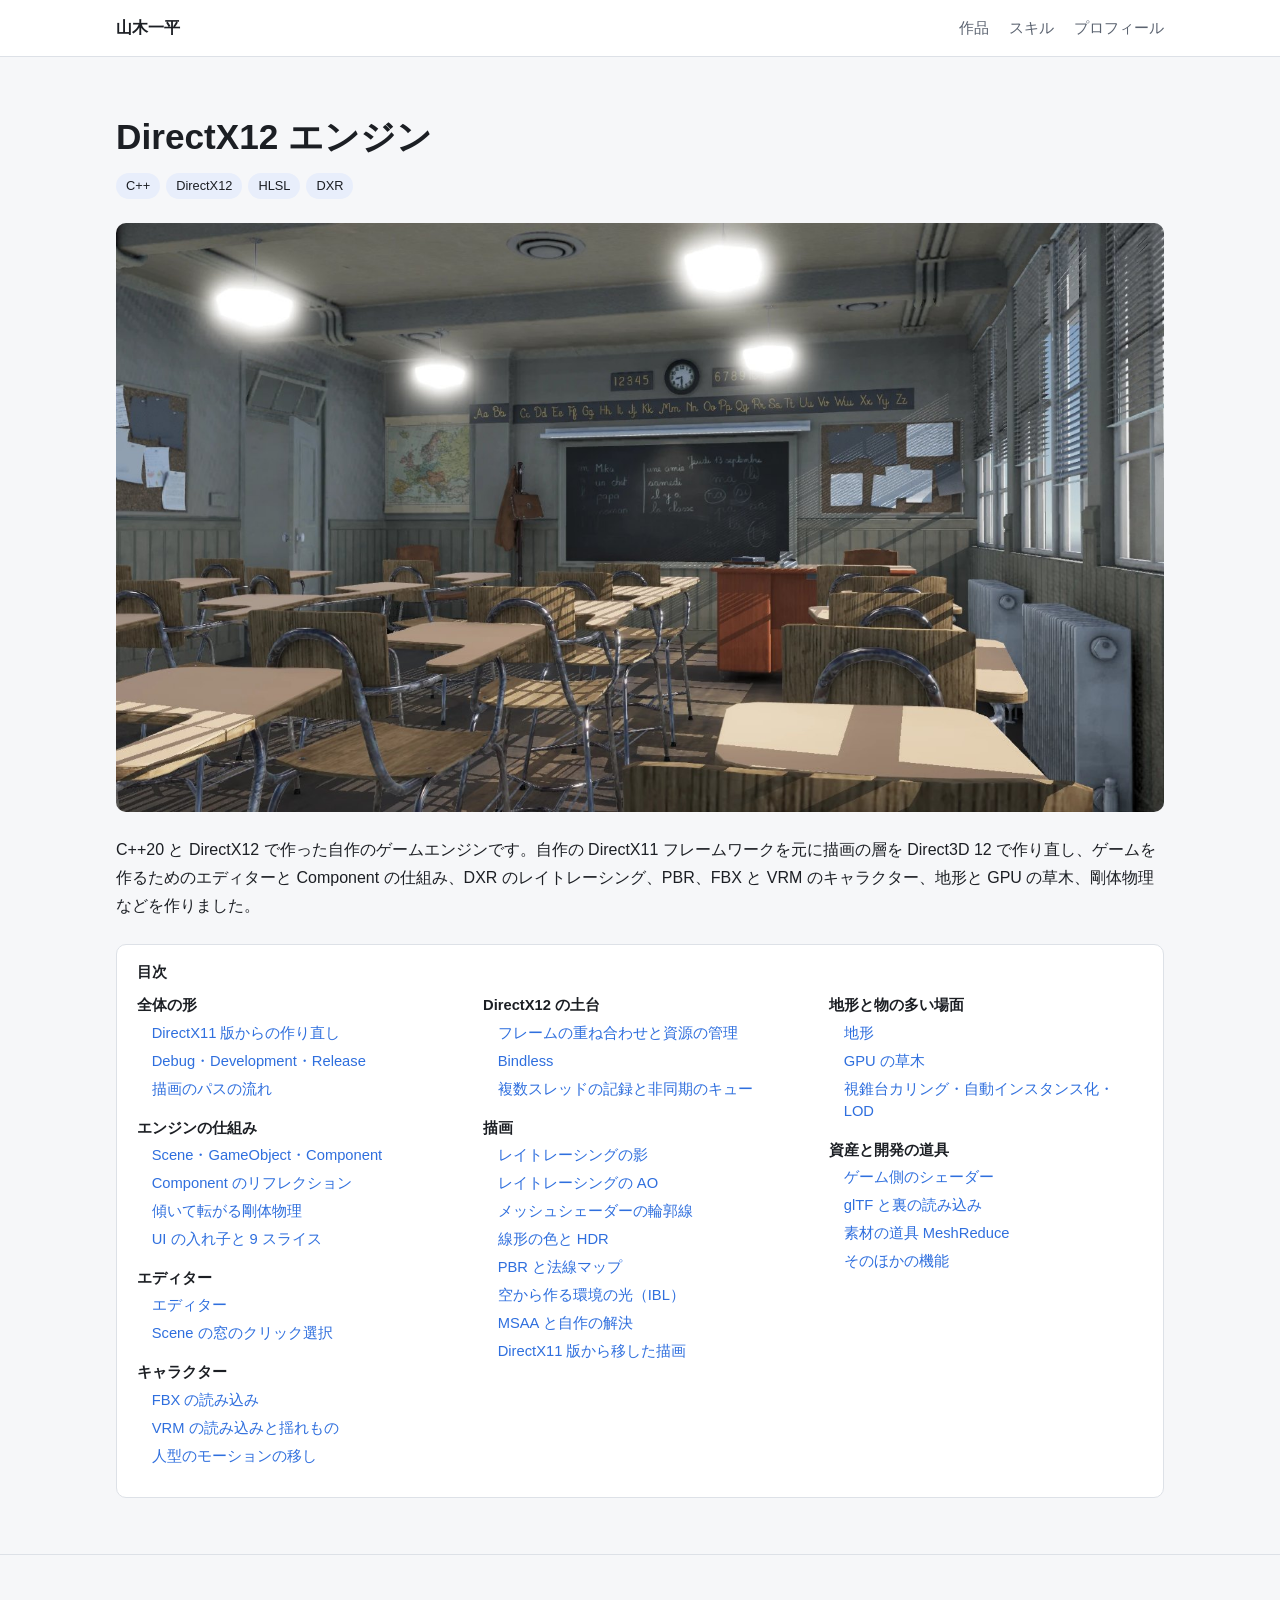
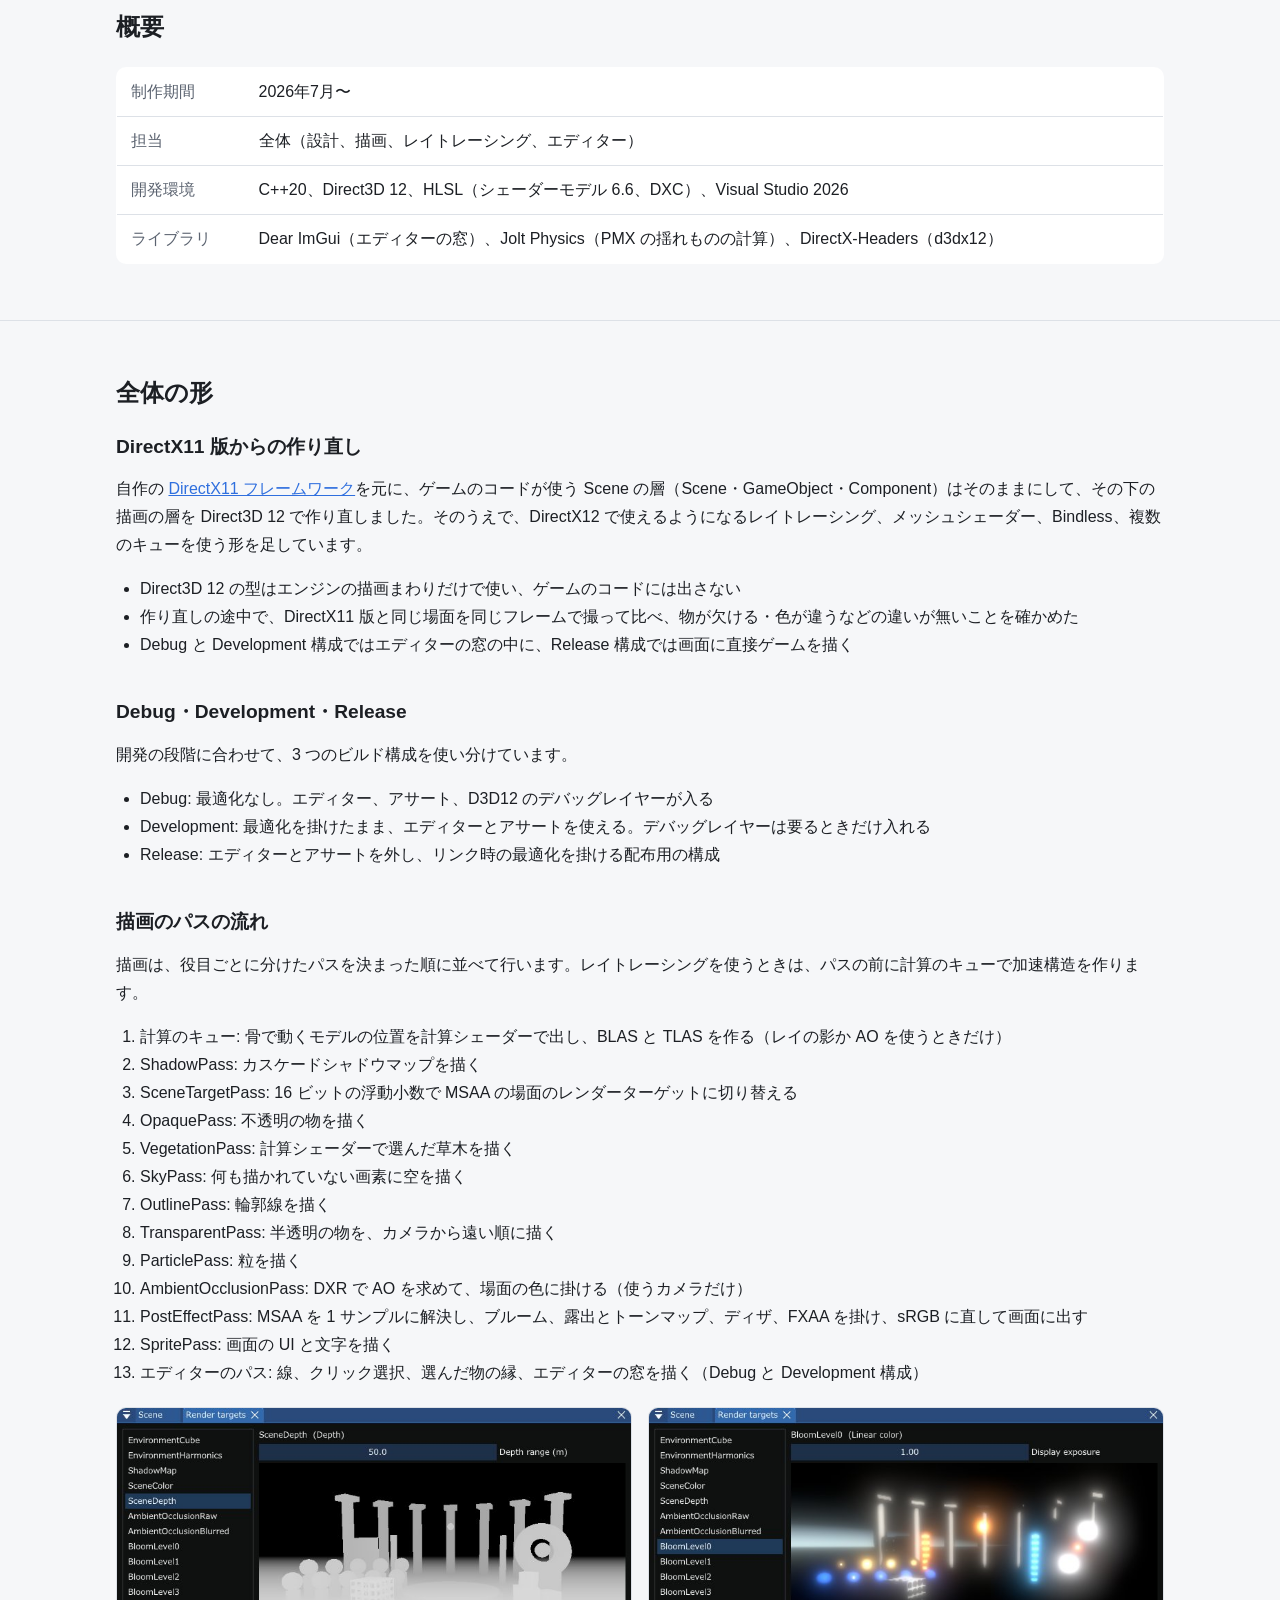
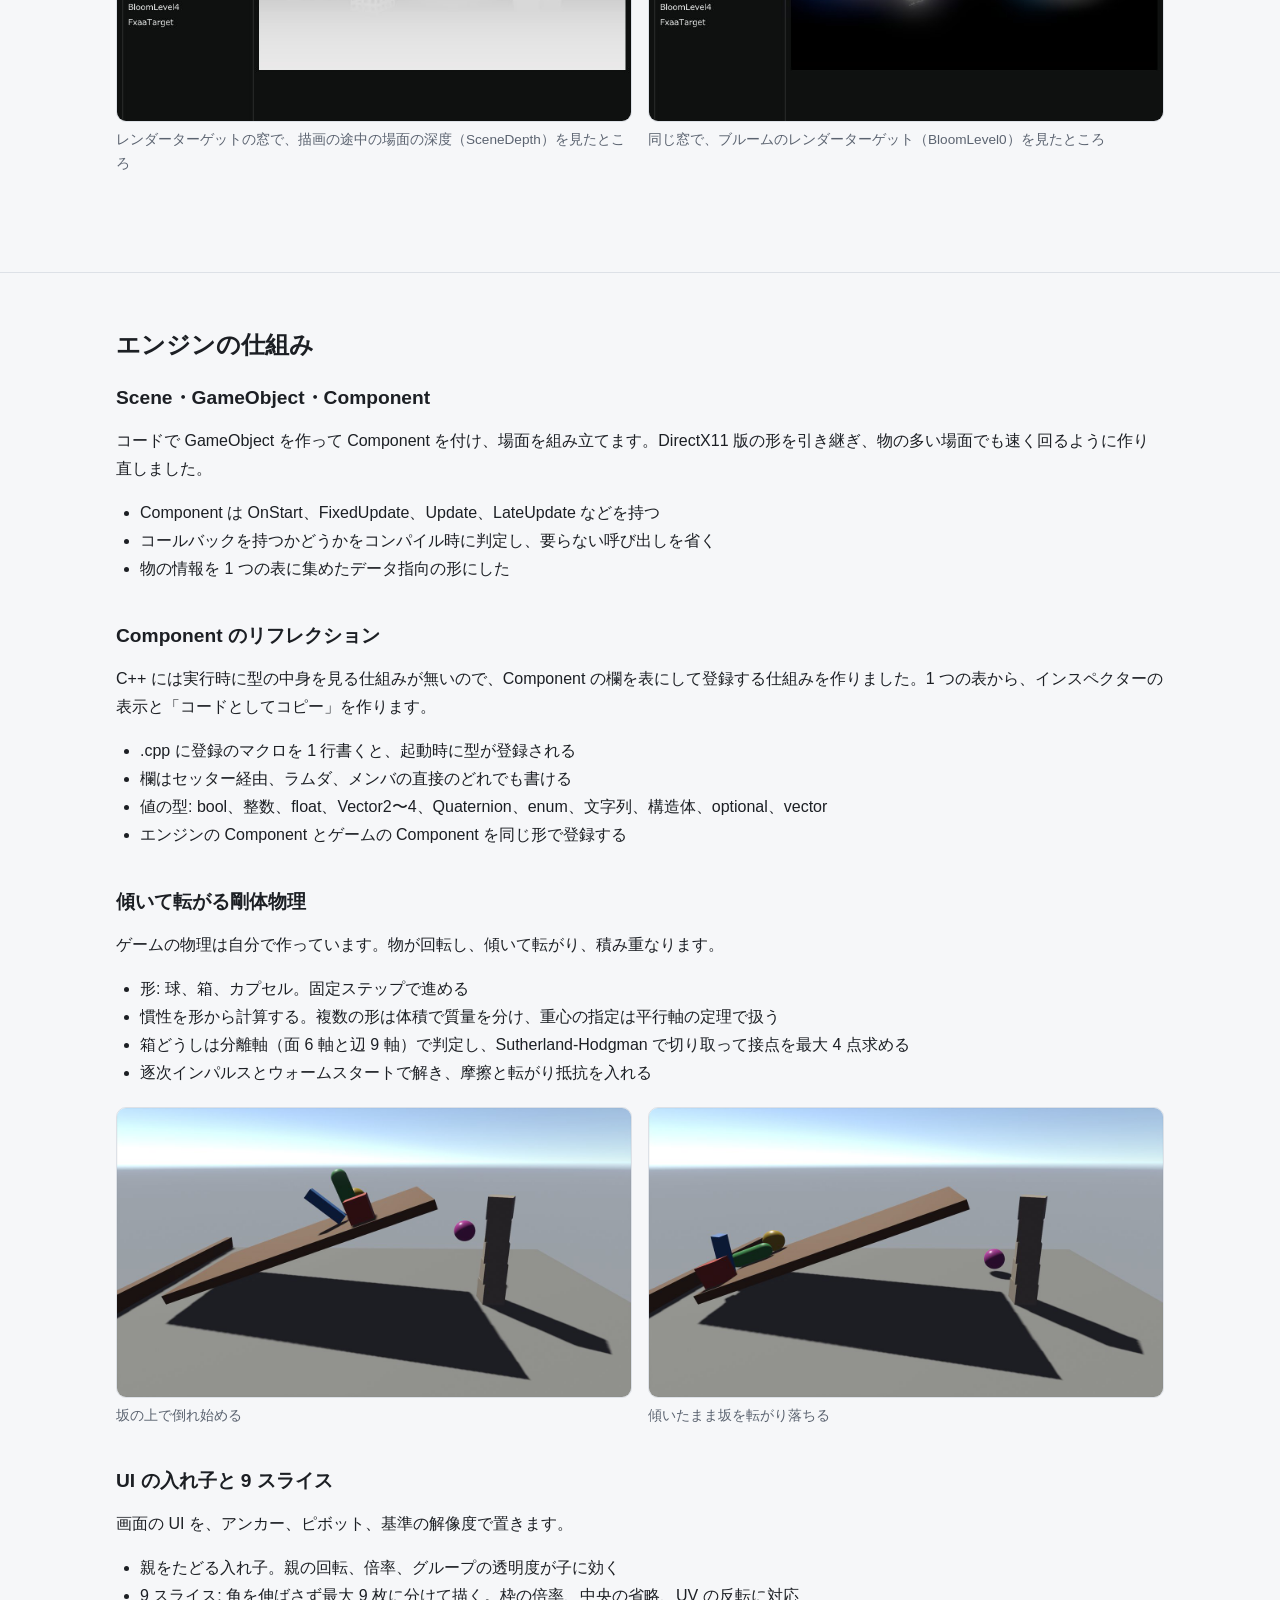
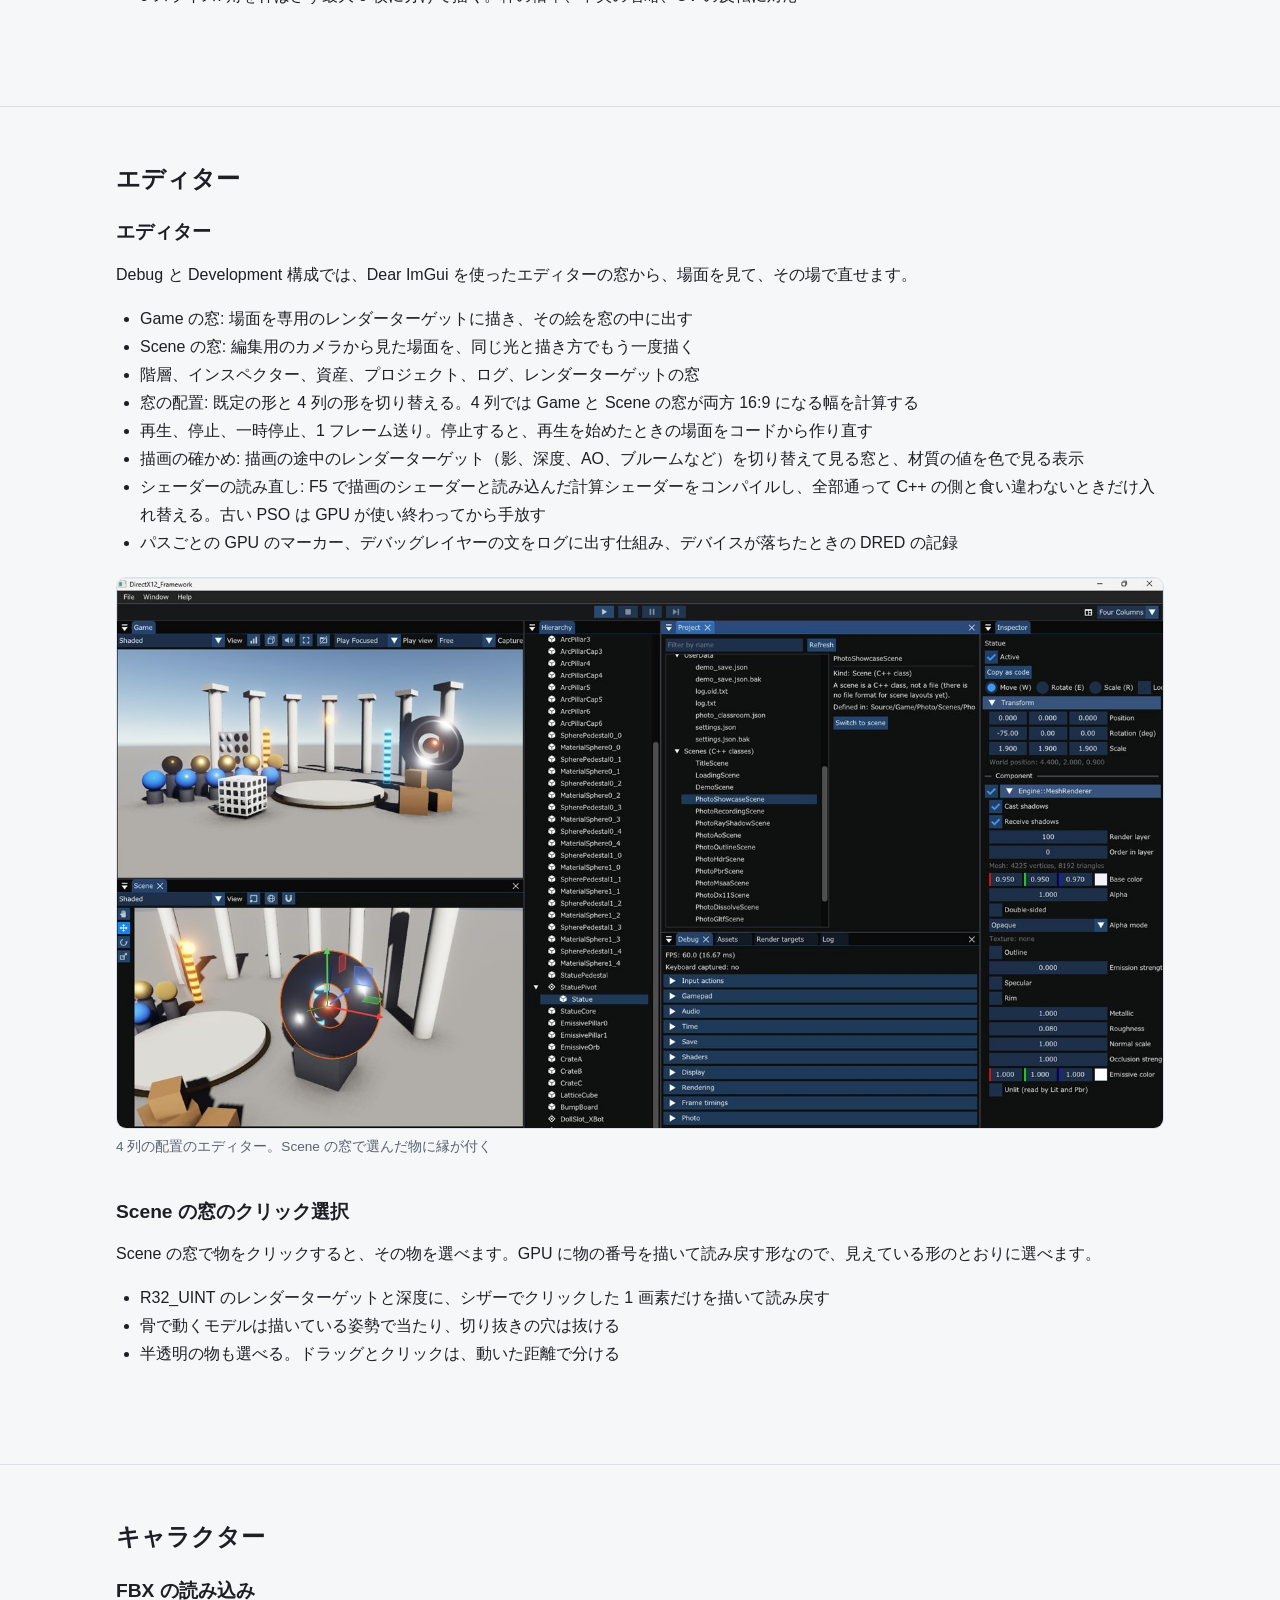
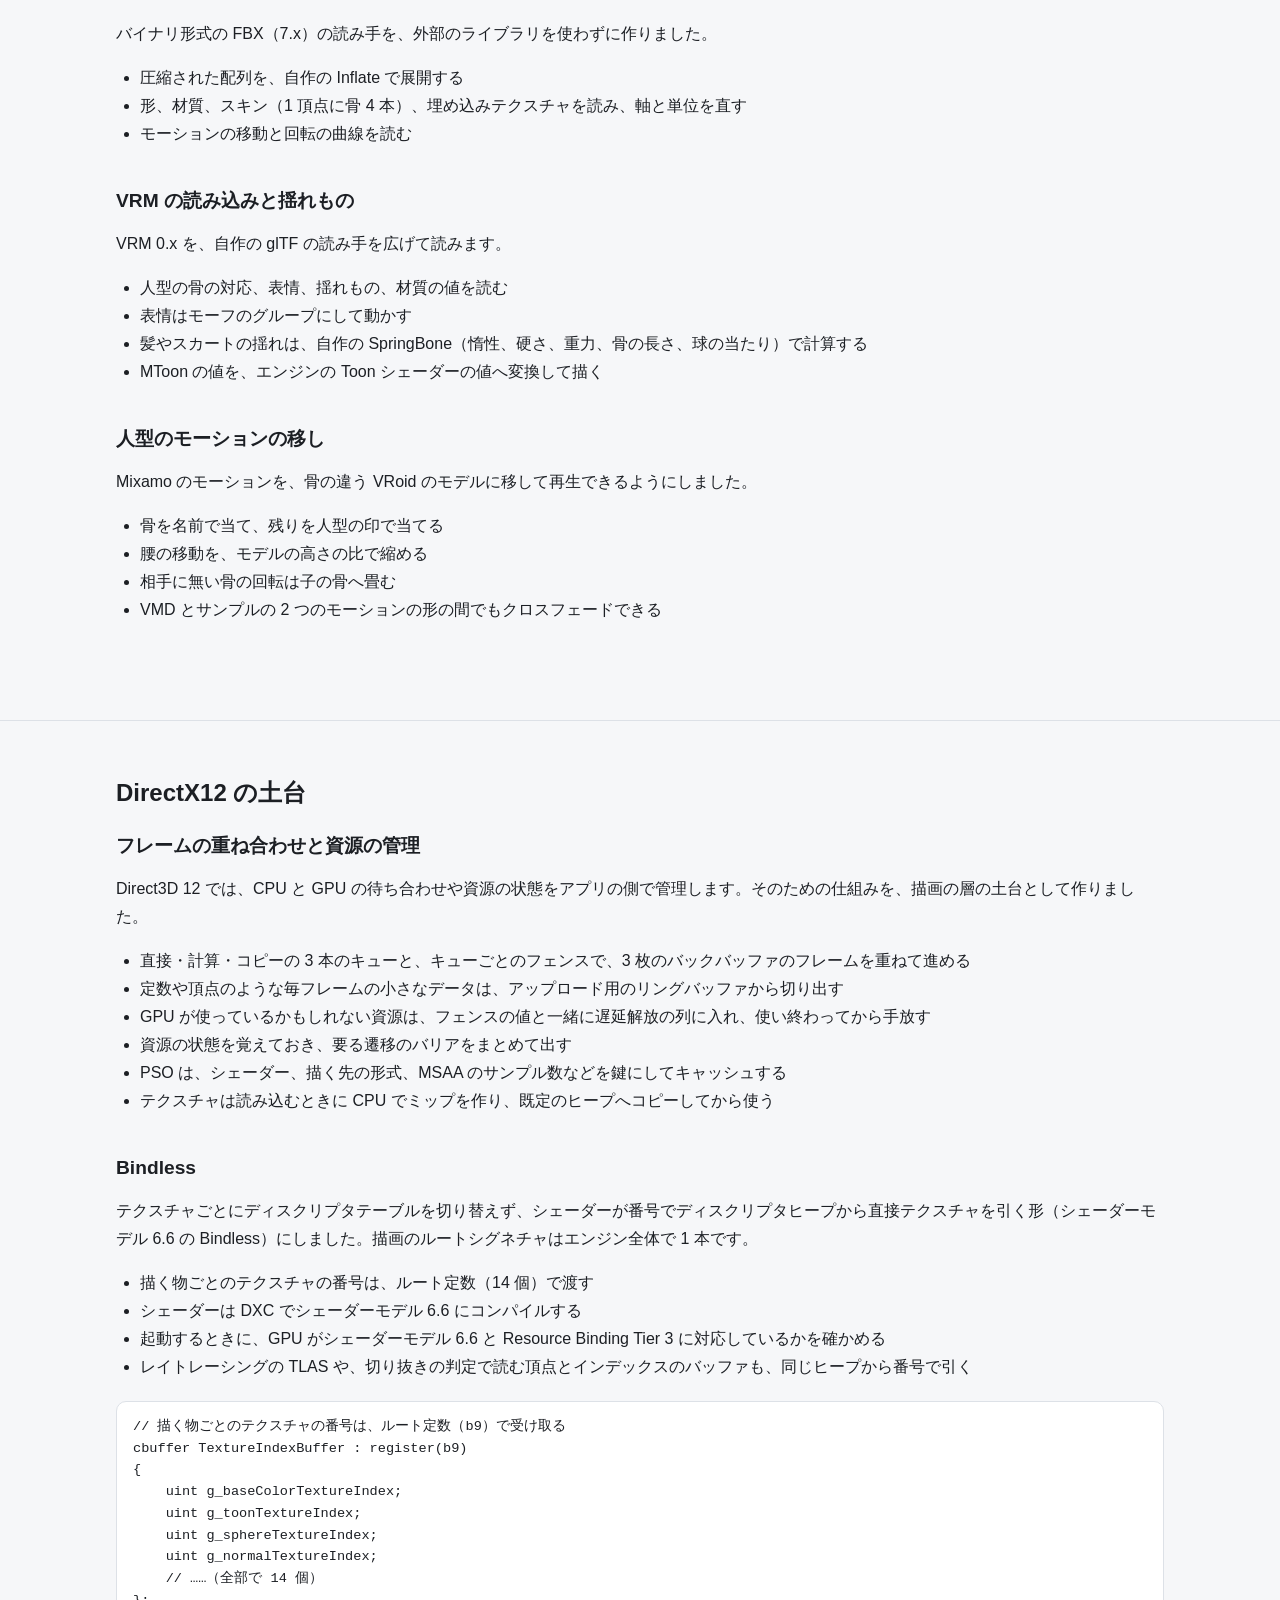
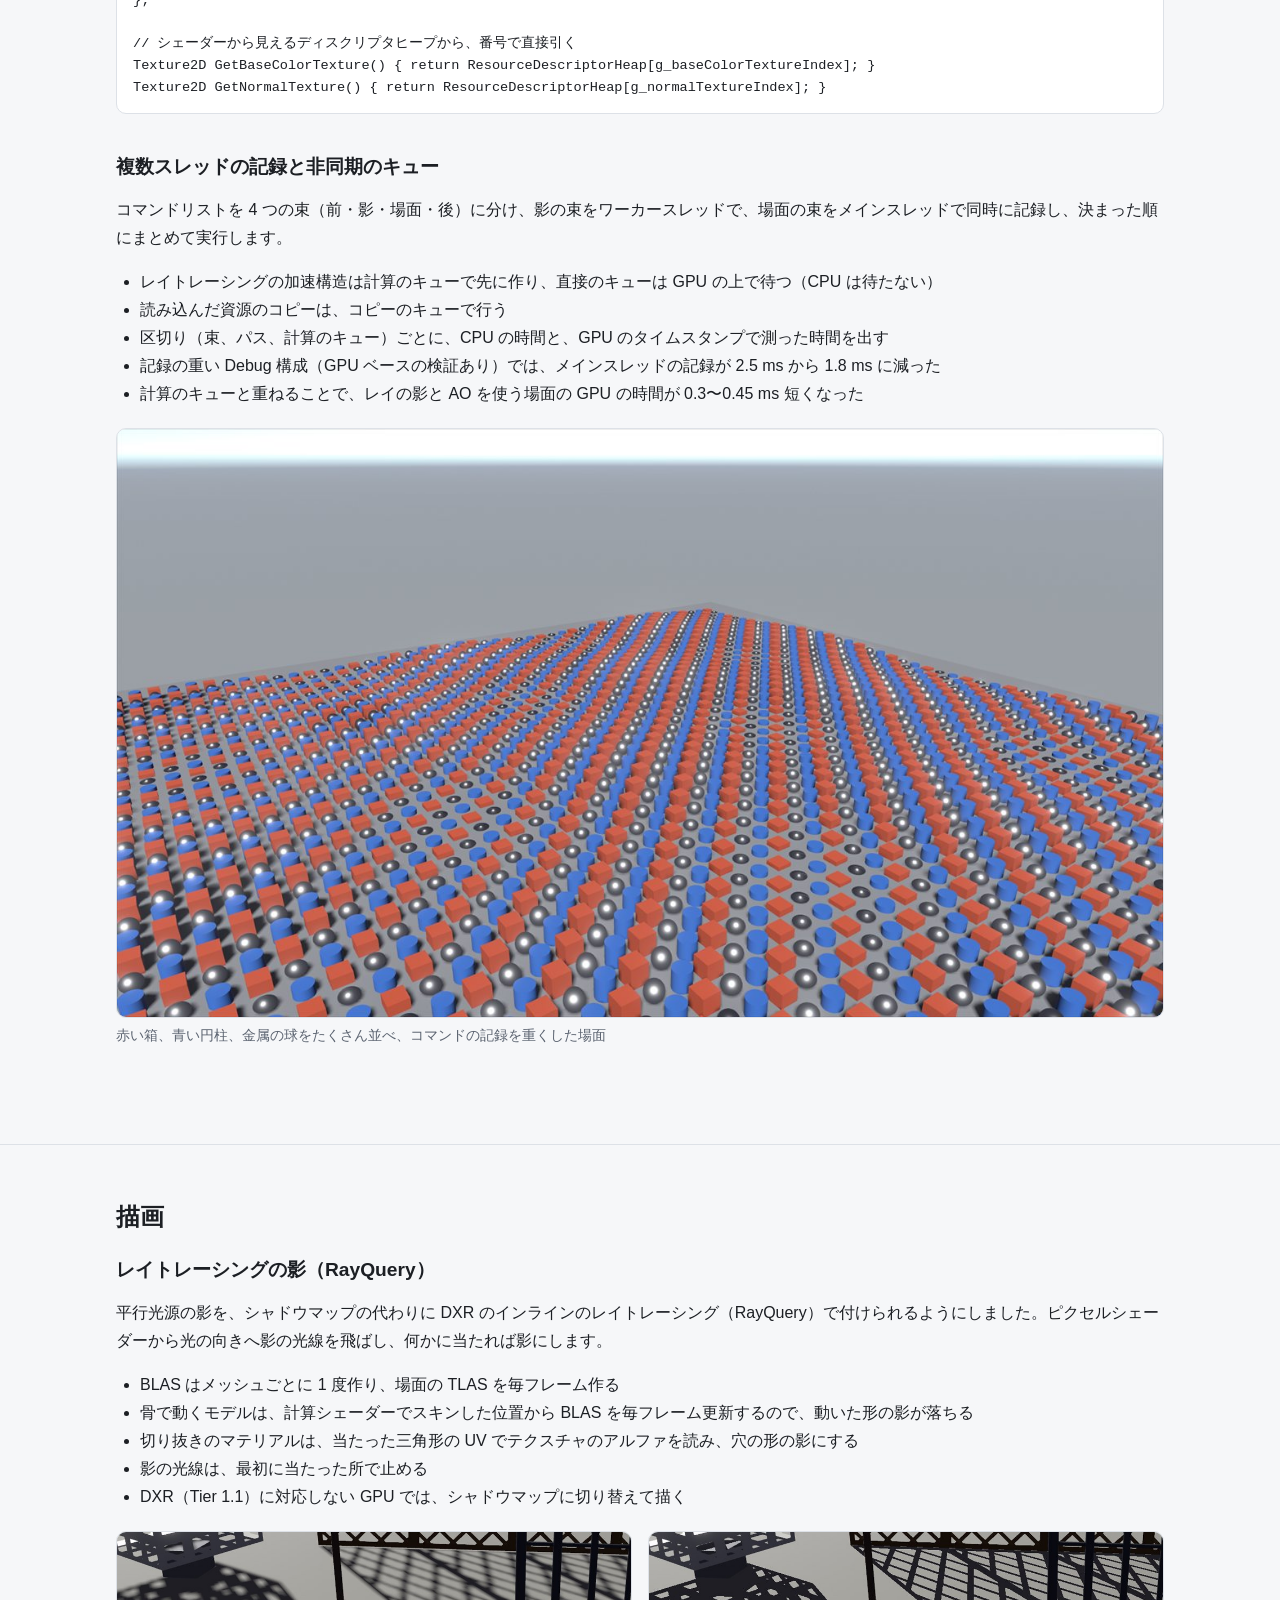
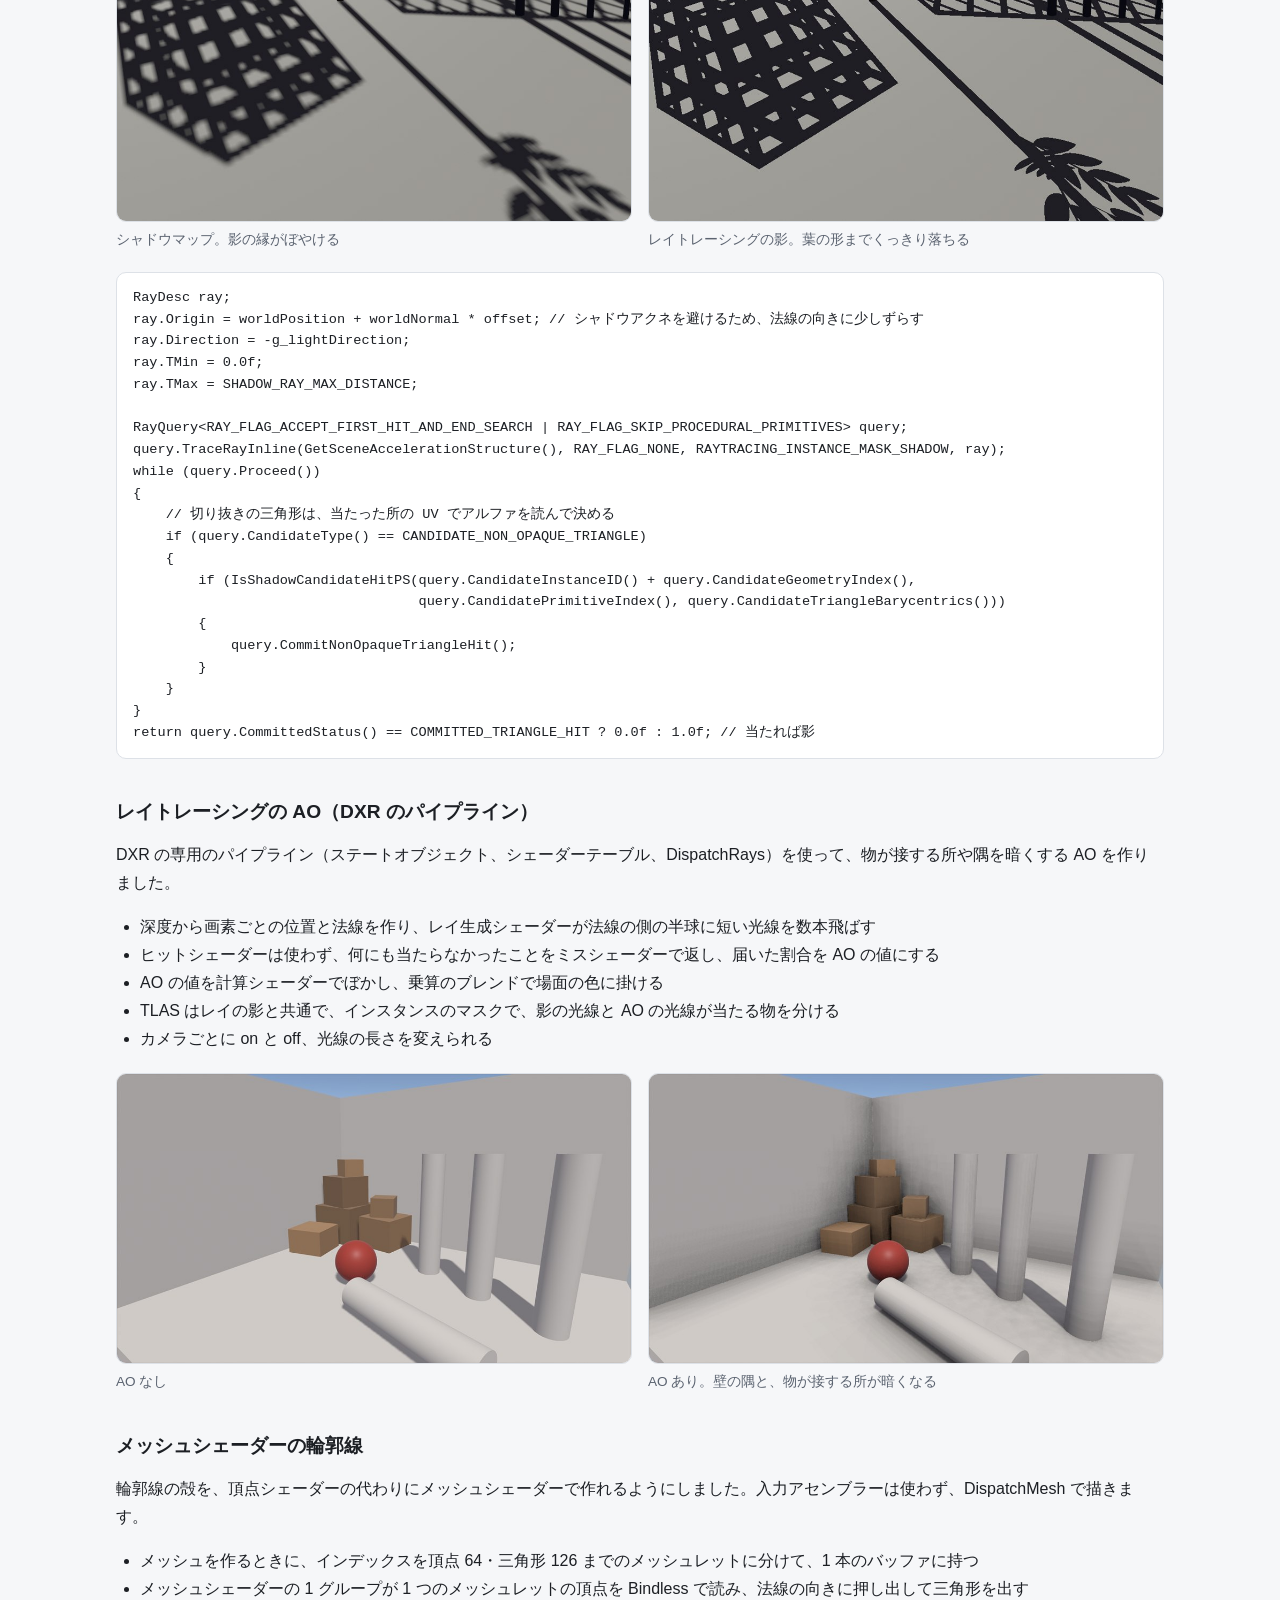
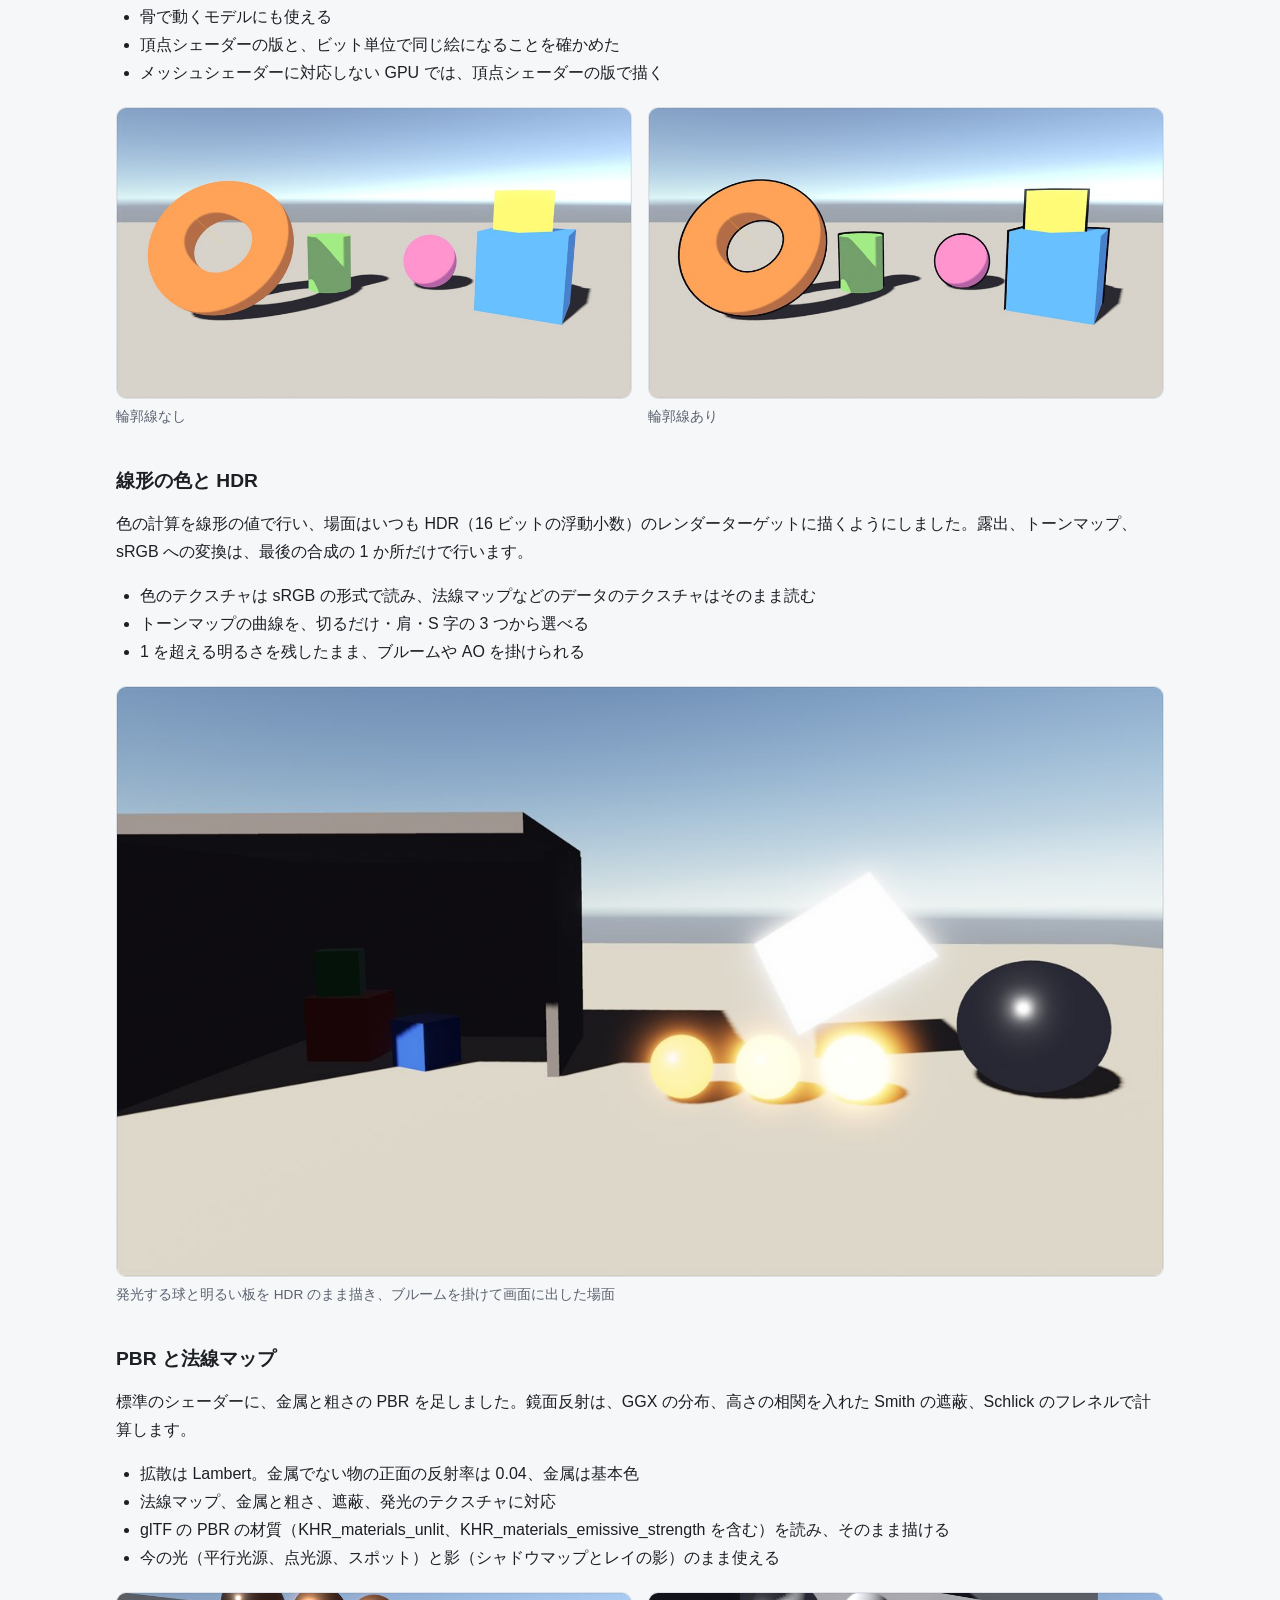
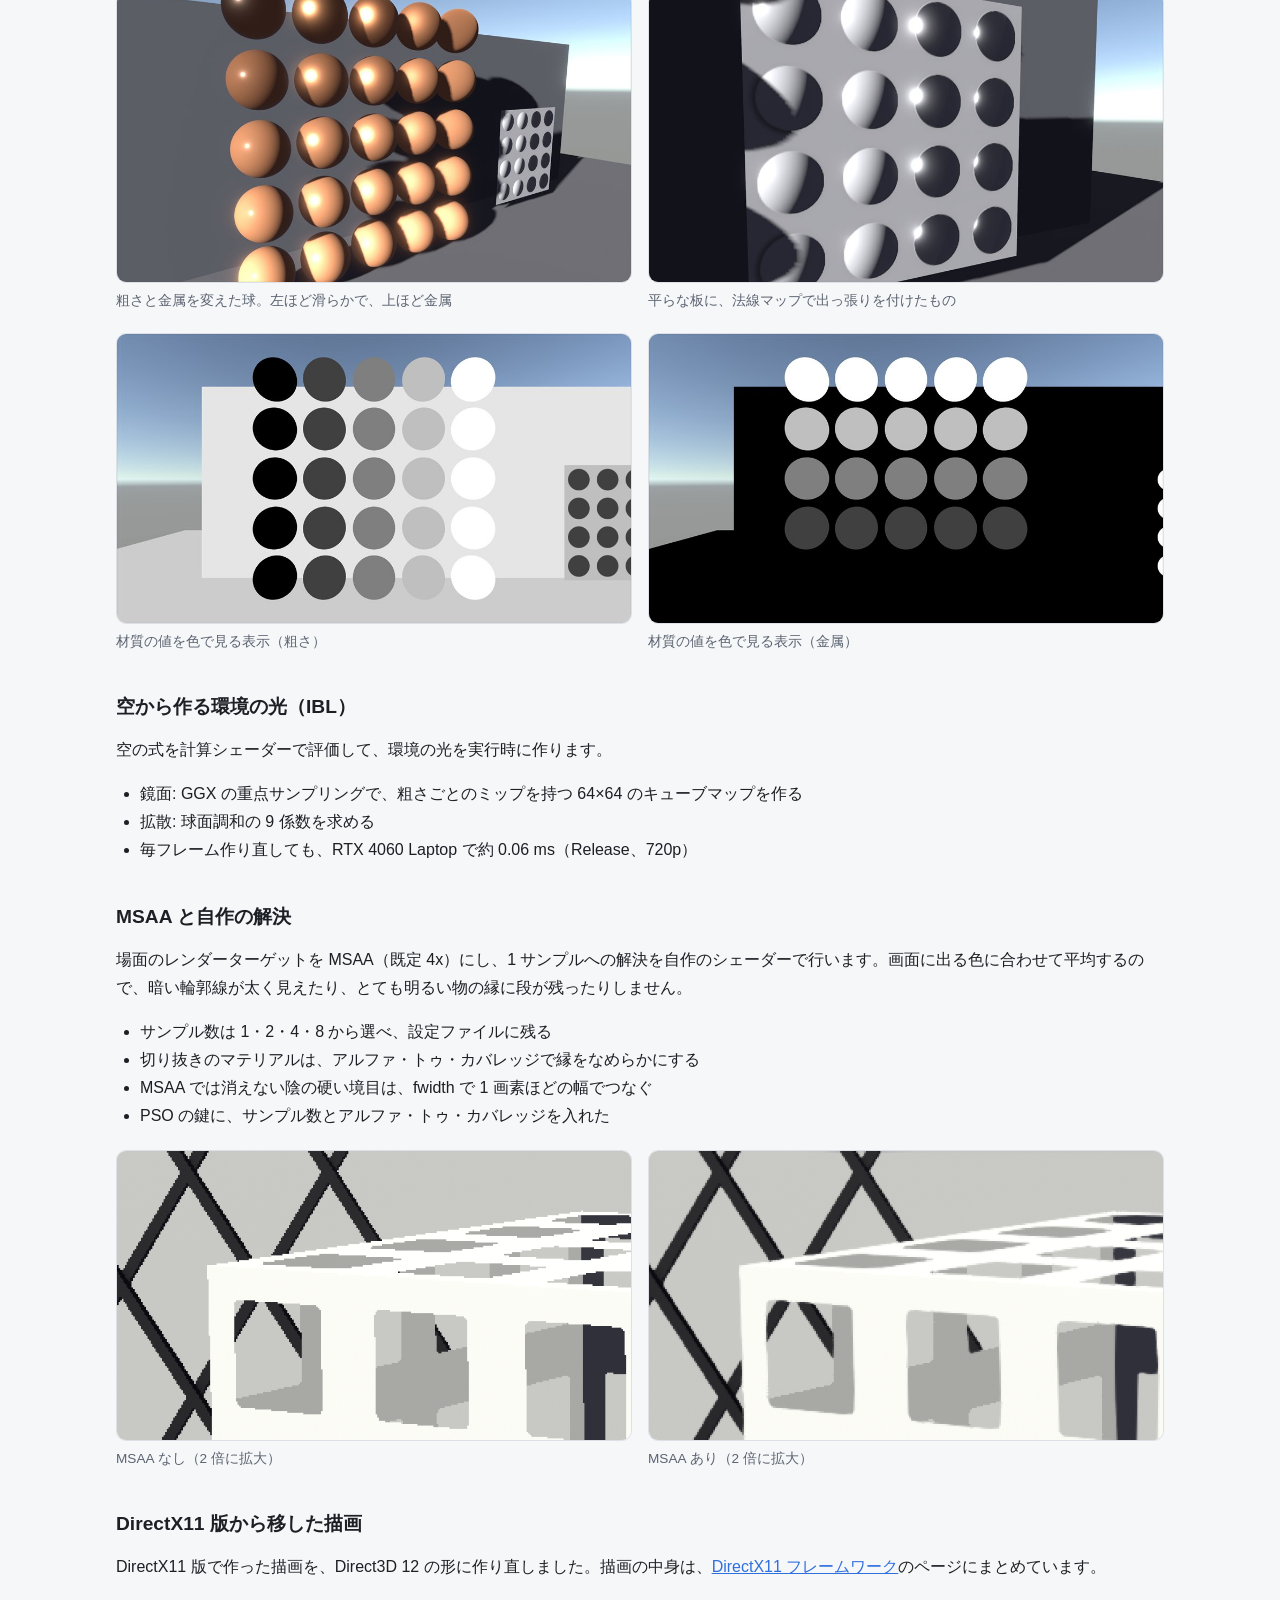
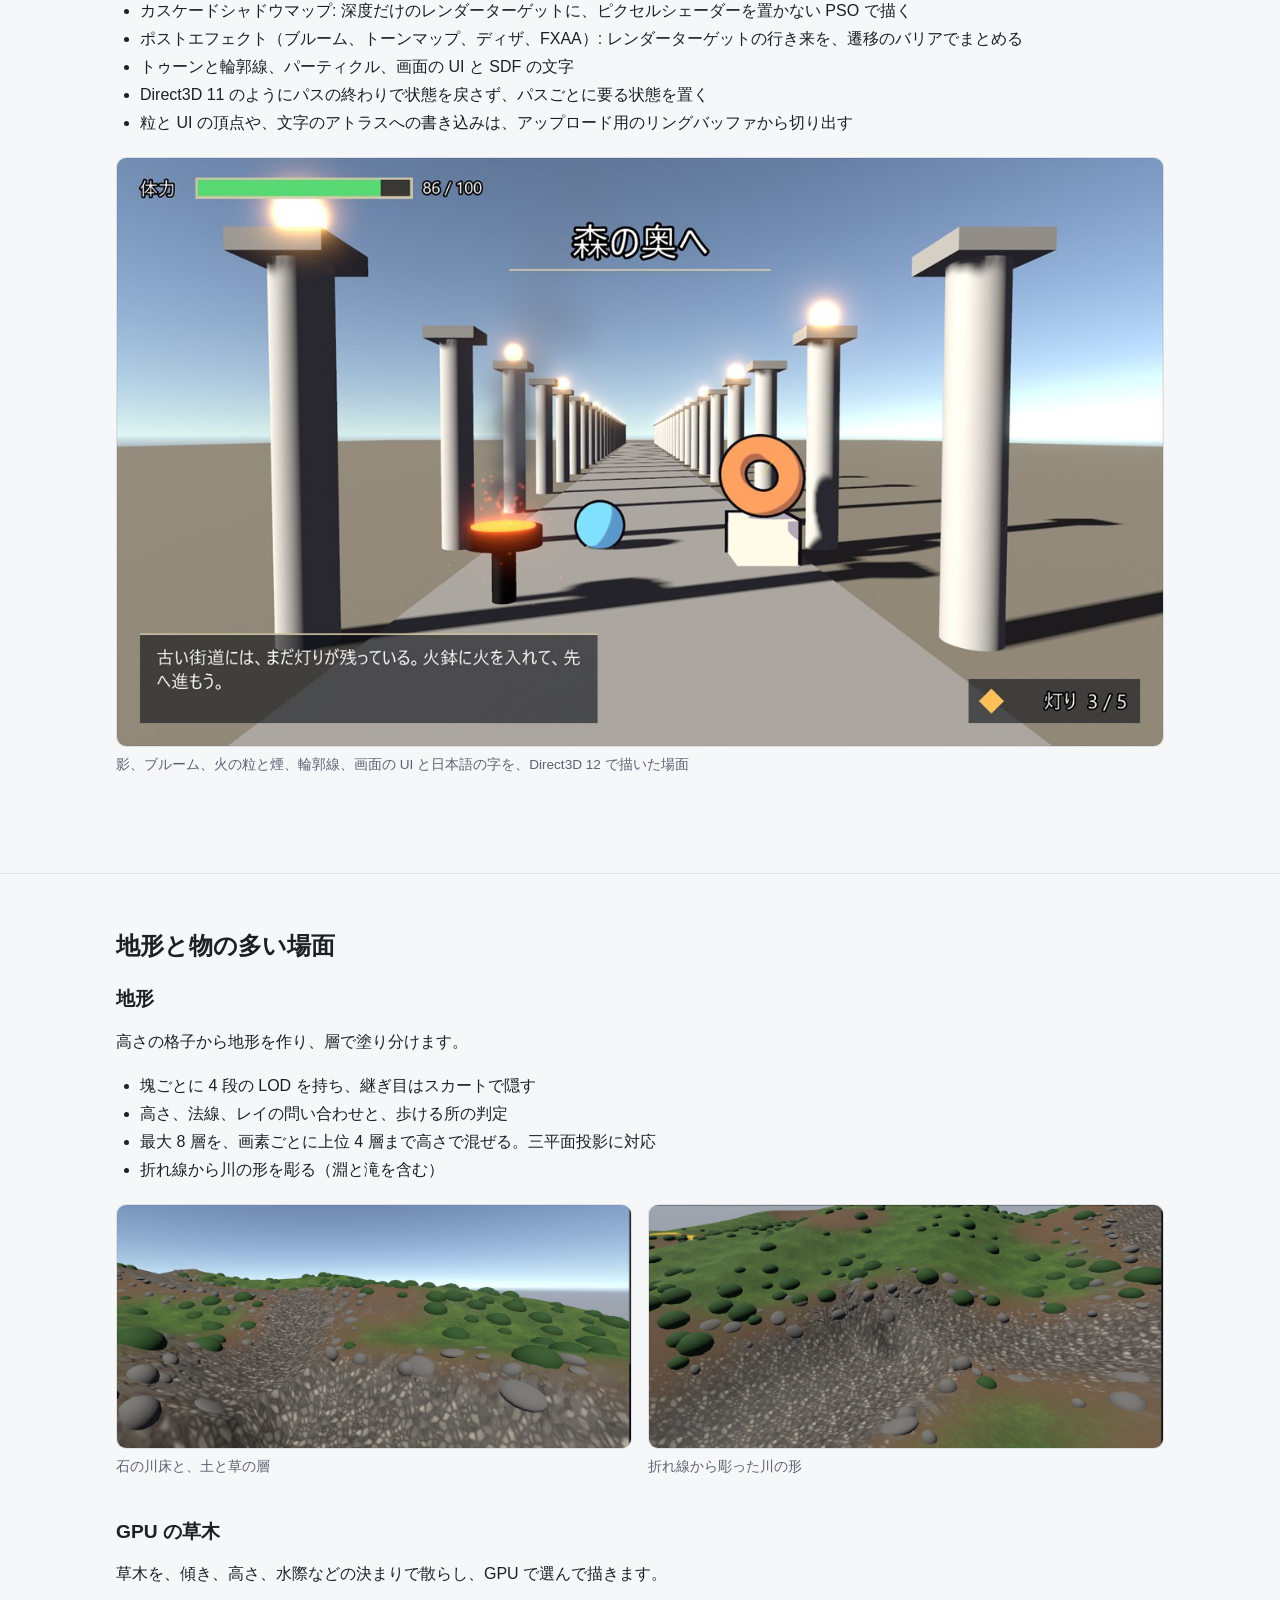
==== commit 872e890b: "レンダーターゲットの書き方を修正" ====
--- a/works/work01.html
+++ b/works/work01.html
@@ -156,7 +156,7 @@
           <ol>
             <li>計算のキュー: 骨で動くモデルの位置を計算シェーダーで出し、BLAS と TLAS を作る（レイの影か AO を使うときだけ）</li>
             <li>ShadowPass: カスケードシャドウマップを描く</li>
-            <li>SceneTargetPass: 16 ビットの浮動小数で MSAA の場面の的に切り替える</li>
+            <li>SceneTargetPass: 16 ビットの浮動小数で MSAA の場面のレンダーターゲットに切り替える</li>
             <li>OpaquePass: 不透明の物を描く</li>
             <li>VegetationPass: 計算シェーダーで選んだ草木を描く</li>
             <li>SkyPass: 何も描かれていない画素に空を描く</li>
@@ -170,12 +170,12 @@
           </ol>
           <div class="compare">
             <figure class="figure">
-              <img src="../images/work01/targets-depth.jpg" alt="エディターの途中の的の窓で、場面の深度を白黒で表示したもの" width="746" height="454" loading="lazy">
-              <figcaption>途中の的の窓。場面の深度</figcaption>
-            </figure>
-            <figure class="figure">
-              <img src="../images/work01/targets-bloom.jpg" alt="同じ窓で、ブルームの段の明るい所だけを表示したもの" width="746" height="454" loading="lazy">
-              <figcaption>同じ窓で見たブルームの段</figcaption>
+              <img src="../images/work01/targets-depth.jpg" alt="エディターのレンダーターゲットの窓で、場面の深度（SceneDepth）を白黒で表示したもの" width="746" height="454" loading="lazy">
+              <figcaption>レンダーターゲットの窓で、描画の途中の場面の深度（SceneDepth）を見たところ</figcaption>
+            </figure>
+            <figure class="figure">
+              <img src="../images/work01/targets-bloom.jpg" alt="同じ窓で、ブルームのレンダーターゲット（BloomLevel0）の明るい所だけを表示したもの" width="746" height="454" loading="lazy">
+              <figcaption>同じ窓で、ブルームのレンダーターゲット（BloomLevel0）を見たところ</figcaption>
             </figure>
           </div>
         </div>
@@ -247,12 +247,12 @@
           <h3>エディター</h3>
           <p>Debug と Development 構成では、Dear ImGui を使ったエディターの窓から、場面を見て、その場で直せます。</p>
           <ul>
-            <li>Game の窓: 場面を専用の的に描き、その絵を窓の中に出す</li>
+            <li>Game の窓: 場面を専用のレンダーターゲットに描き、その絵を窓の中に出す</li>
             <li>Scene の窓: 編集用のカメラから見た場面を、同じ光と描き方でもう一度描く</li>
-            <li>階層、インスペクター、資産、プロジェクト、ログ、途中の的の窓</li>
+            <li>階層、インスペクター、資産、プロジェクト、ログ、レンダーターゲットの窓</li>
             <li>窓の配置: 既定の形と 4 列の形を切り替える。4 列では Game と Scene の窓が両方 16:9 になる幅を計算する</li>
             <li>再生、停止、一時停止、1 フレーム送り。停止すると、再生を始めたときの場面をコードから作り直す</li>
-            <li>描画の確かめ: 途中の的を並べて見る窓と、材質の値を色で見る表示</li>
+            <li>描画の確かめ: 描画の途中のレンダーターゲット（影、深度、AO、ブルームなど）を切り替えて見る窓と、材質の値を色で見る表示</li>
             <li>シェーダーの読み直し: F5 で描画のシェーダーと読み込んだ計算シェーダーをコンパイルし、全部通って C++ の側と食い違わないときだけ入れ替える。古い PSO は GPU が使い終わってから手放す</li>
             <li>パスごとの GPU のマーカー、デバッグレイヤーの文をログに出す仕組み、デバイスが落ちたときの DRED の記録</li>
           </ul>
@@ -266,7 +266,7 @@
           <h3>Scene の窓のクリック選択</h3>
           <p>Scene の窓で物をクリックすると、その物を選べます。GPU に物の番号を描いて読み戻す形なので、見えている形のとおりに選べます。</p>
           <ul>
-            <li>R32_UINT の的と深度に、シザーでクリックした 1 画素だけを描いて読み戻す</li>
+            <li>R32_UINT のレンダーターゲットと深度に、シザーでクリックした 1 画素だけを描いて読み戻す</li>
             <li>骨で動くモデルは描いている姿勢で当たり、切り抜きの穴は抜ける</li>
             <li>半透明の物も選べる。ドラッグとクリックは、動いた距離で分ける</li>
           </ul>
@@ -464,7 +464,7 @@
 
         <div class="feature" id="hdr">
           <h3>線形の色と HDR</h3>
-          <p>色の計算を線形の値で行い、場面はいつも HDR（16 ビットの浮動小数）の的に描くようにしました。露出、トーンマップ、sRGB への変換は、最後の合成の 1 か所だけで行います。</p>
+          <p>色の計算を線形の値で行い、場面はいつも HDR（16 ビットの浮動小数）のレンダーターゲットに描くようにしました。露出、トーンマップ、sRGB への変換は、最後の合成の 1 か所だけで行います。</p>
           <ul>
             <li>色のテクスチャは sRGB の形式で読み、法線マップなどのデータのテクスチャはそのまま読む</li>
             <li>トーンマップの曲線を、切るだけ・肩・S 字の 3 つから選べる</li>
@@ -519,7 +519,7 @@
 
         <div class="feature" id="msaa">
           <h3>MSAA と自作の解決</h3>
-          <p>場面の的を MSAA（既定 4x）にし、1 サンプルへの解決を自作のシェーダーで行います。画面に出る色に合わせて平均するので、暗い輪郭線が太く見えたり、とても明るい物の縁に段が残ったりしません。</p>
+          <p>場面のレンダーターゲットを MSAA（既定 4x）にし、1 サンプルへの解決を自作のシェーダーで行います。画面に出る色に合わせて平均するので、暗い輪郭線が太く見えたり、とても明るい物の縁に段が残ったりしません。</p>
           <ul>
             <li>サンプル数は 1・2・4・8 から選べ、設定ファイルに残る</li>
             <li>切り抜きのマテリアルは、アルファ・トゥ・カバレッジで縁をなめらかにする</li>
@@ -542,8 +542,8 @@
           <h3>DirectX11 版から移した描画</h3>
           <p>DirectX11 版で作った描画を、Direct3D 12 の形に作り直しました。描画の中身は、<a href="work02.html">DirectX11 フレームワーク</a>のページにまとめています。</p>
           <ul>
-            <li>カスケードシャドウマップ: 深度だけの的に、ピクセルシェーダーを置かない PSO で描く</li>
-            <li>ポストエフェクト（ブルーム、トーンマップ、ディザ、FXAA）: 的の行き来を、遷移のバリアでまとめる</li>
+            <li>カスケードシャドウマップ: 深度だけのレンダーターゲットに、ピクセルシェーダーを置かない PSO で描く</li>
+            <li>ポストエフェクト（ブルーム、トーンマップ、ディザ、FXAA）: レンダーターゲットの行き来を、遷移のバリアでまとめる</li>
             <li>トゥーンと輪郭線、パーティクル、画面の UI と SDF の文字</li>
             <li>Direct3D 11 のようにパスの終わりで状態を戻さず、パスごとに要る状態を置く</li>
             <li>粒と UI の頂点や、文字のアトラスへの書き込みは、アップロード用のリングバッファから切り出す</li>
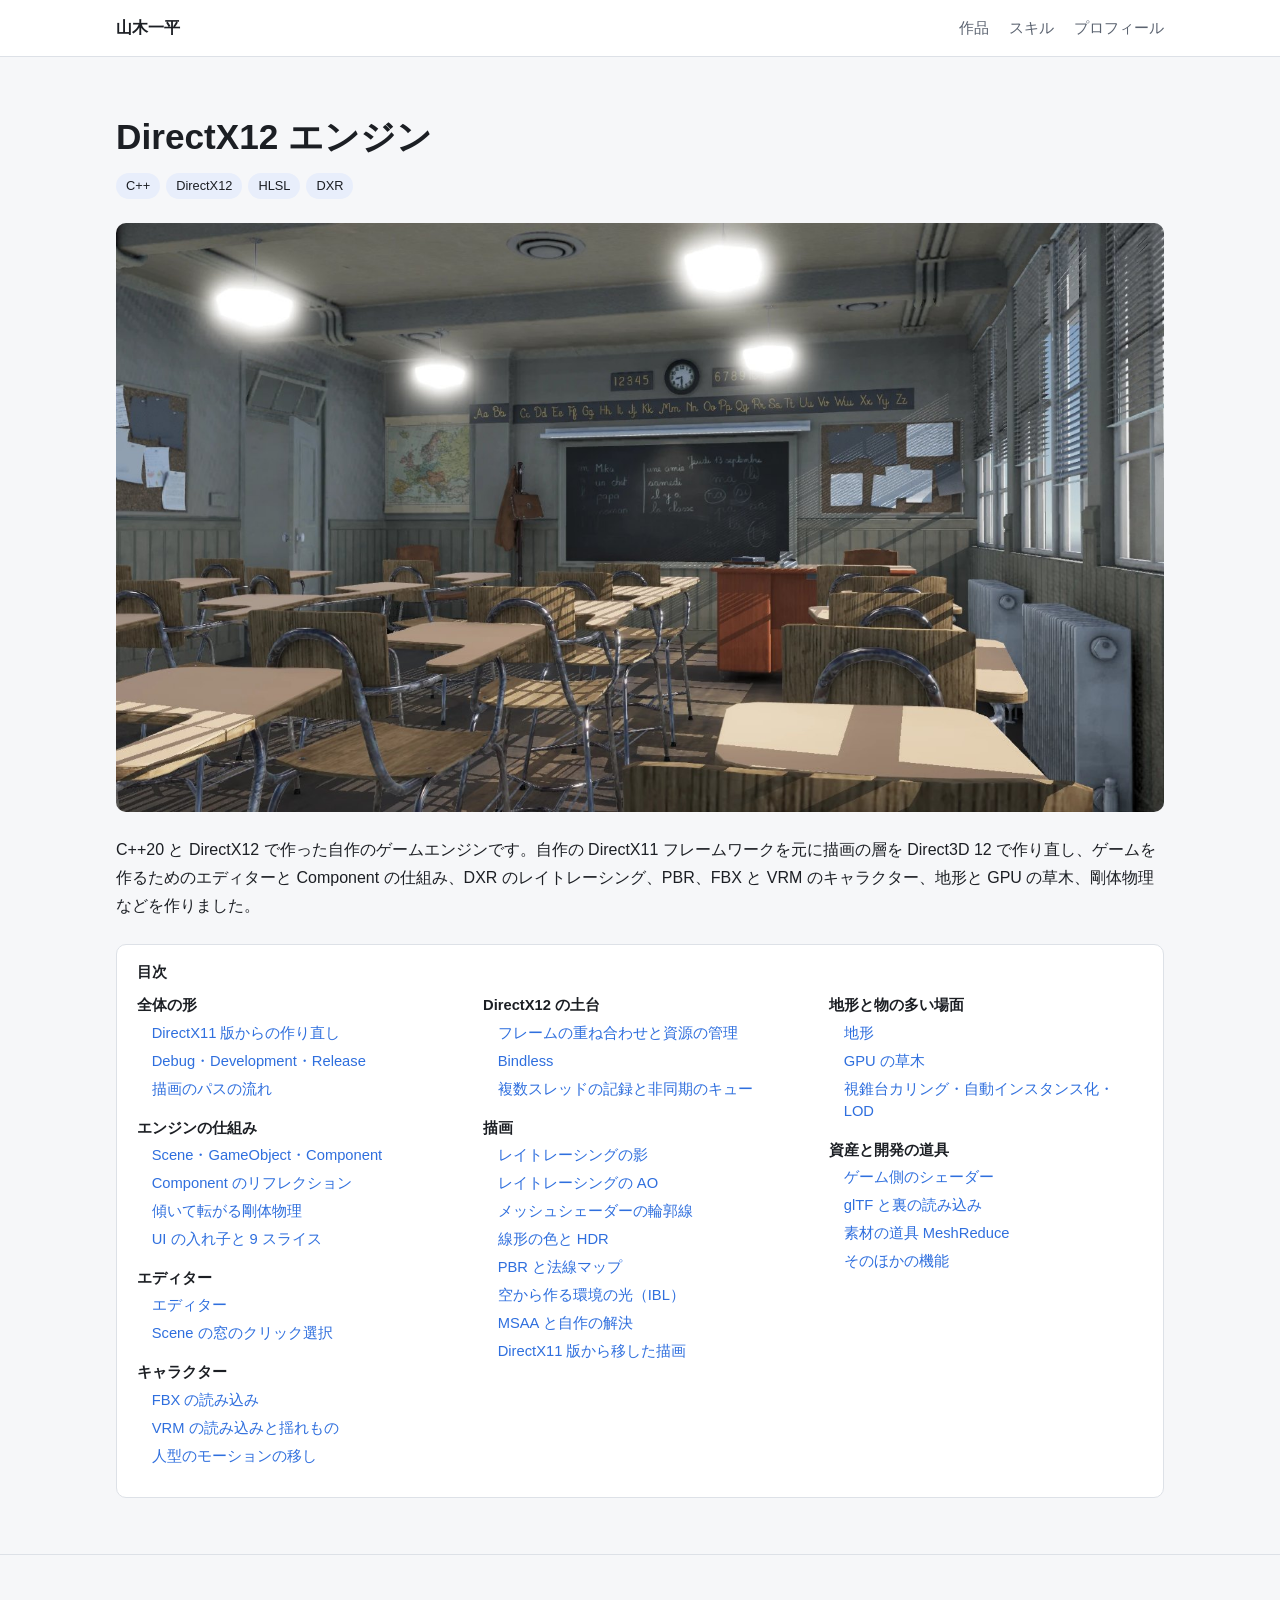
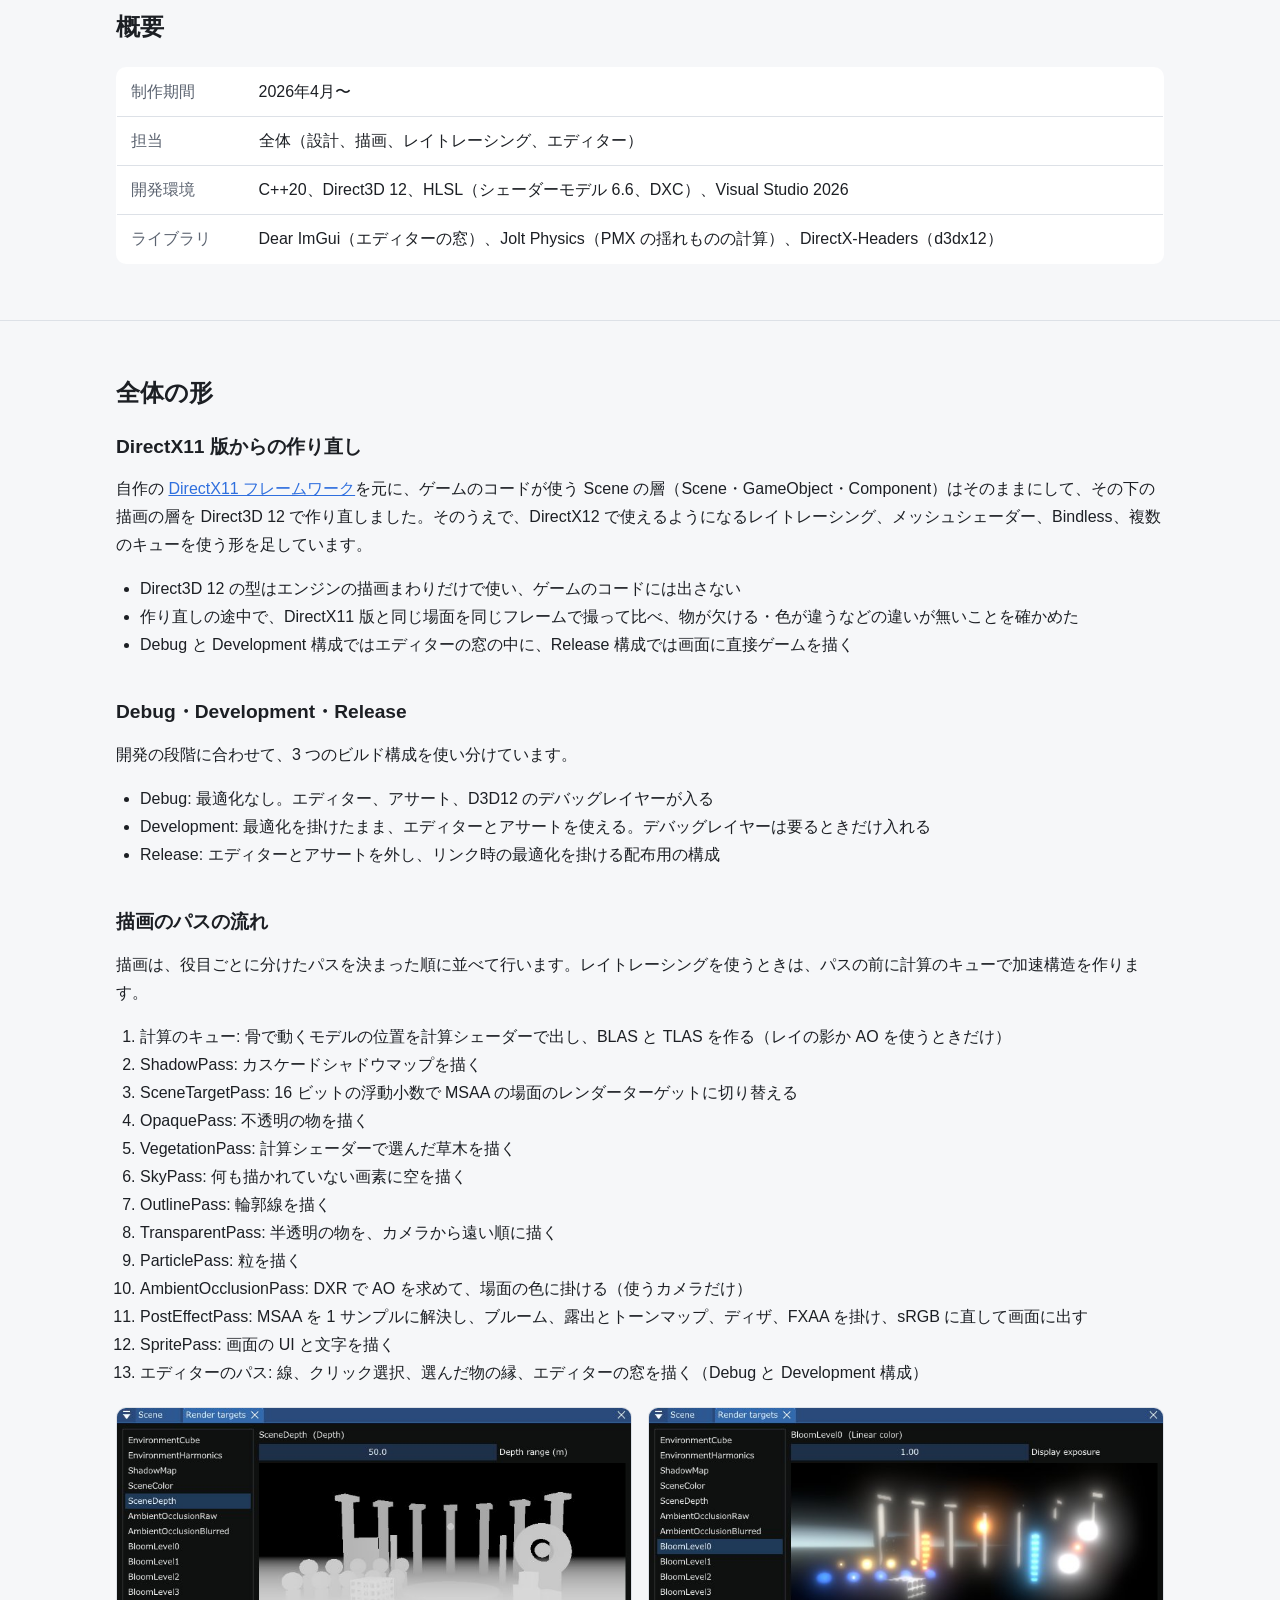
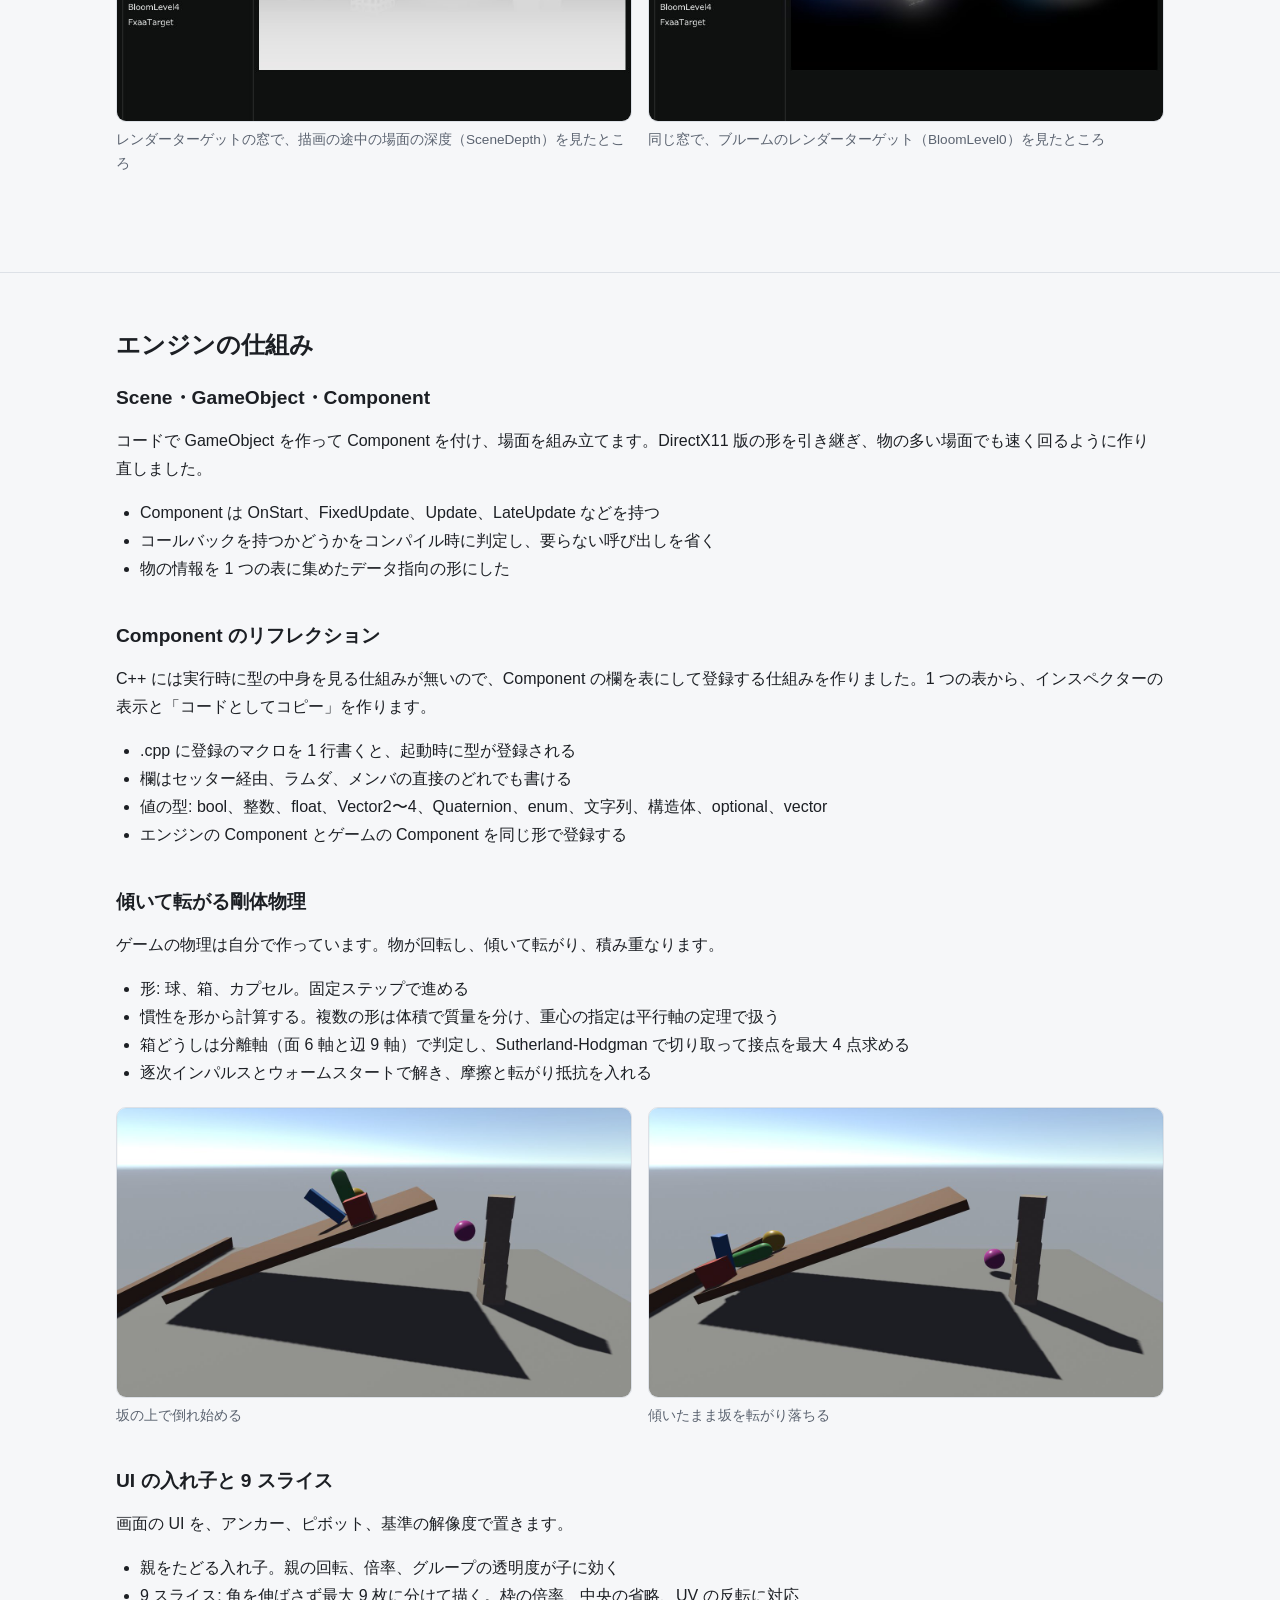
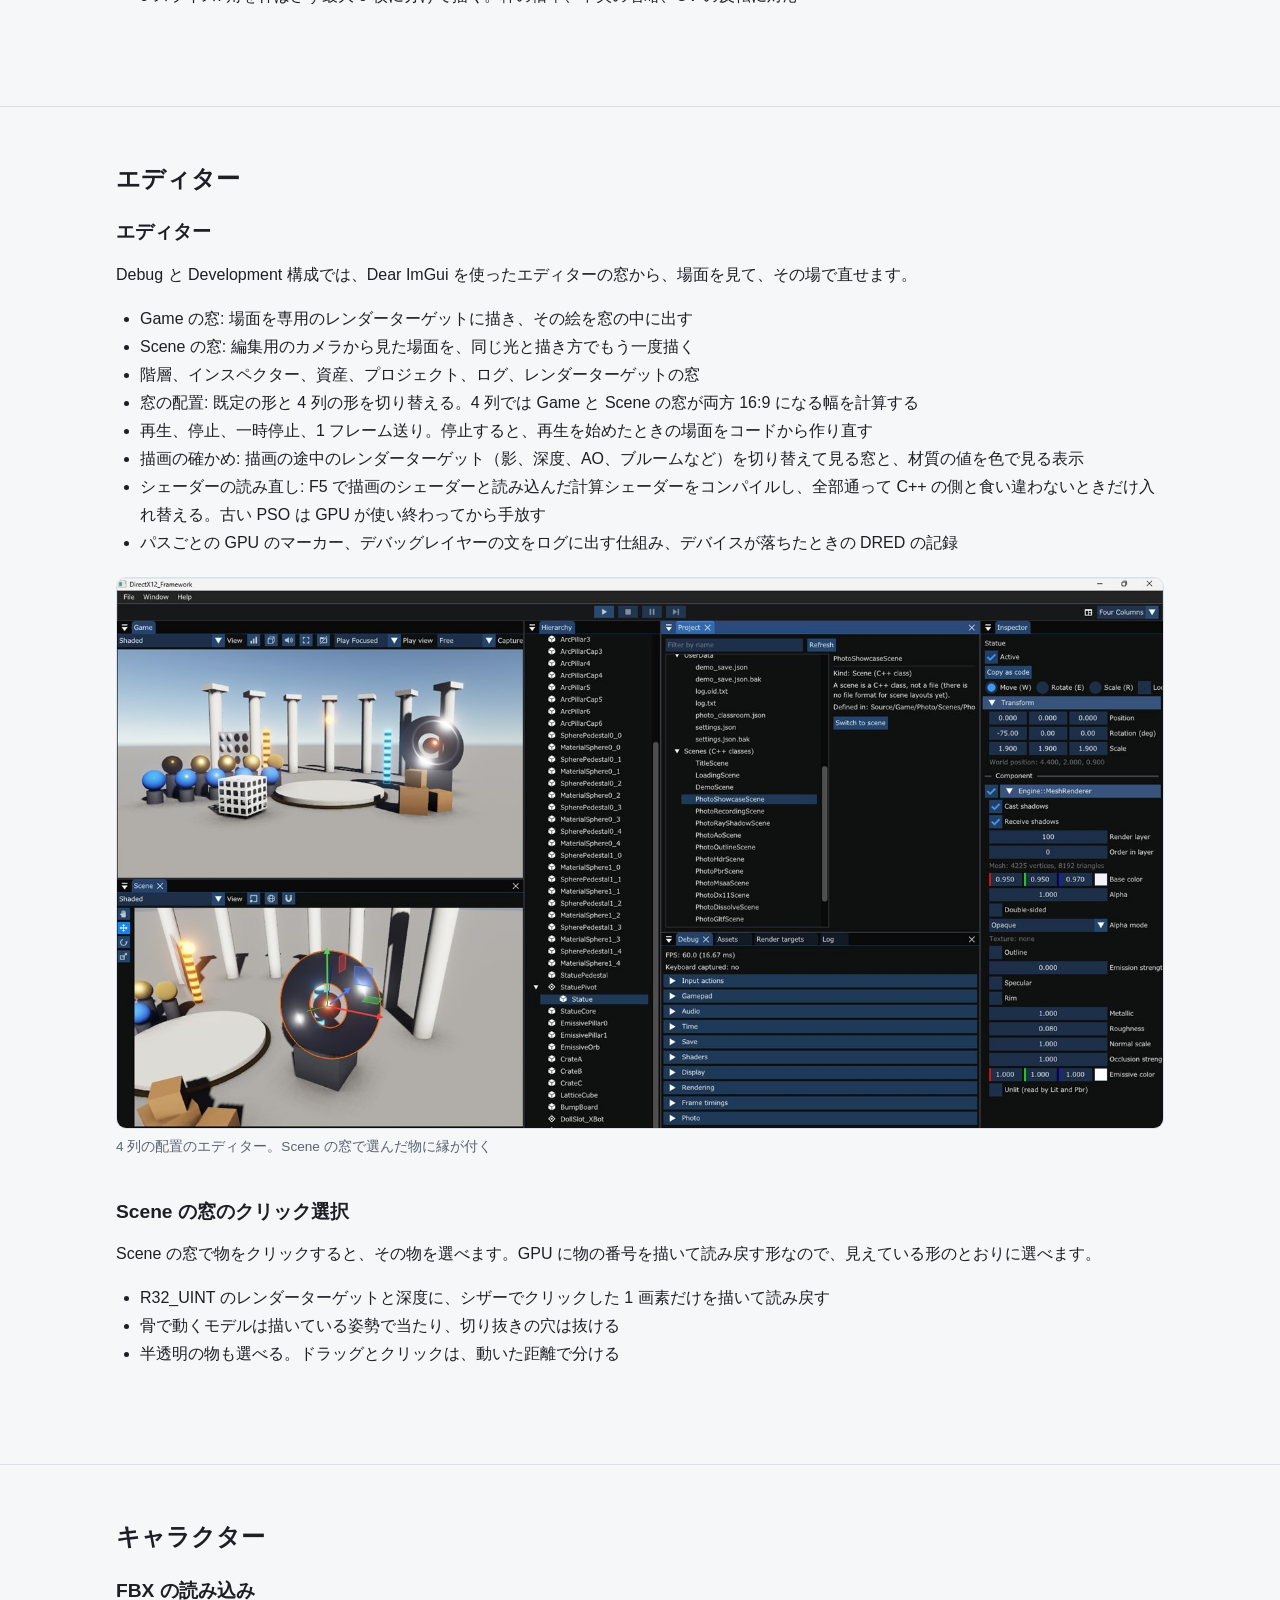
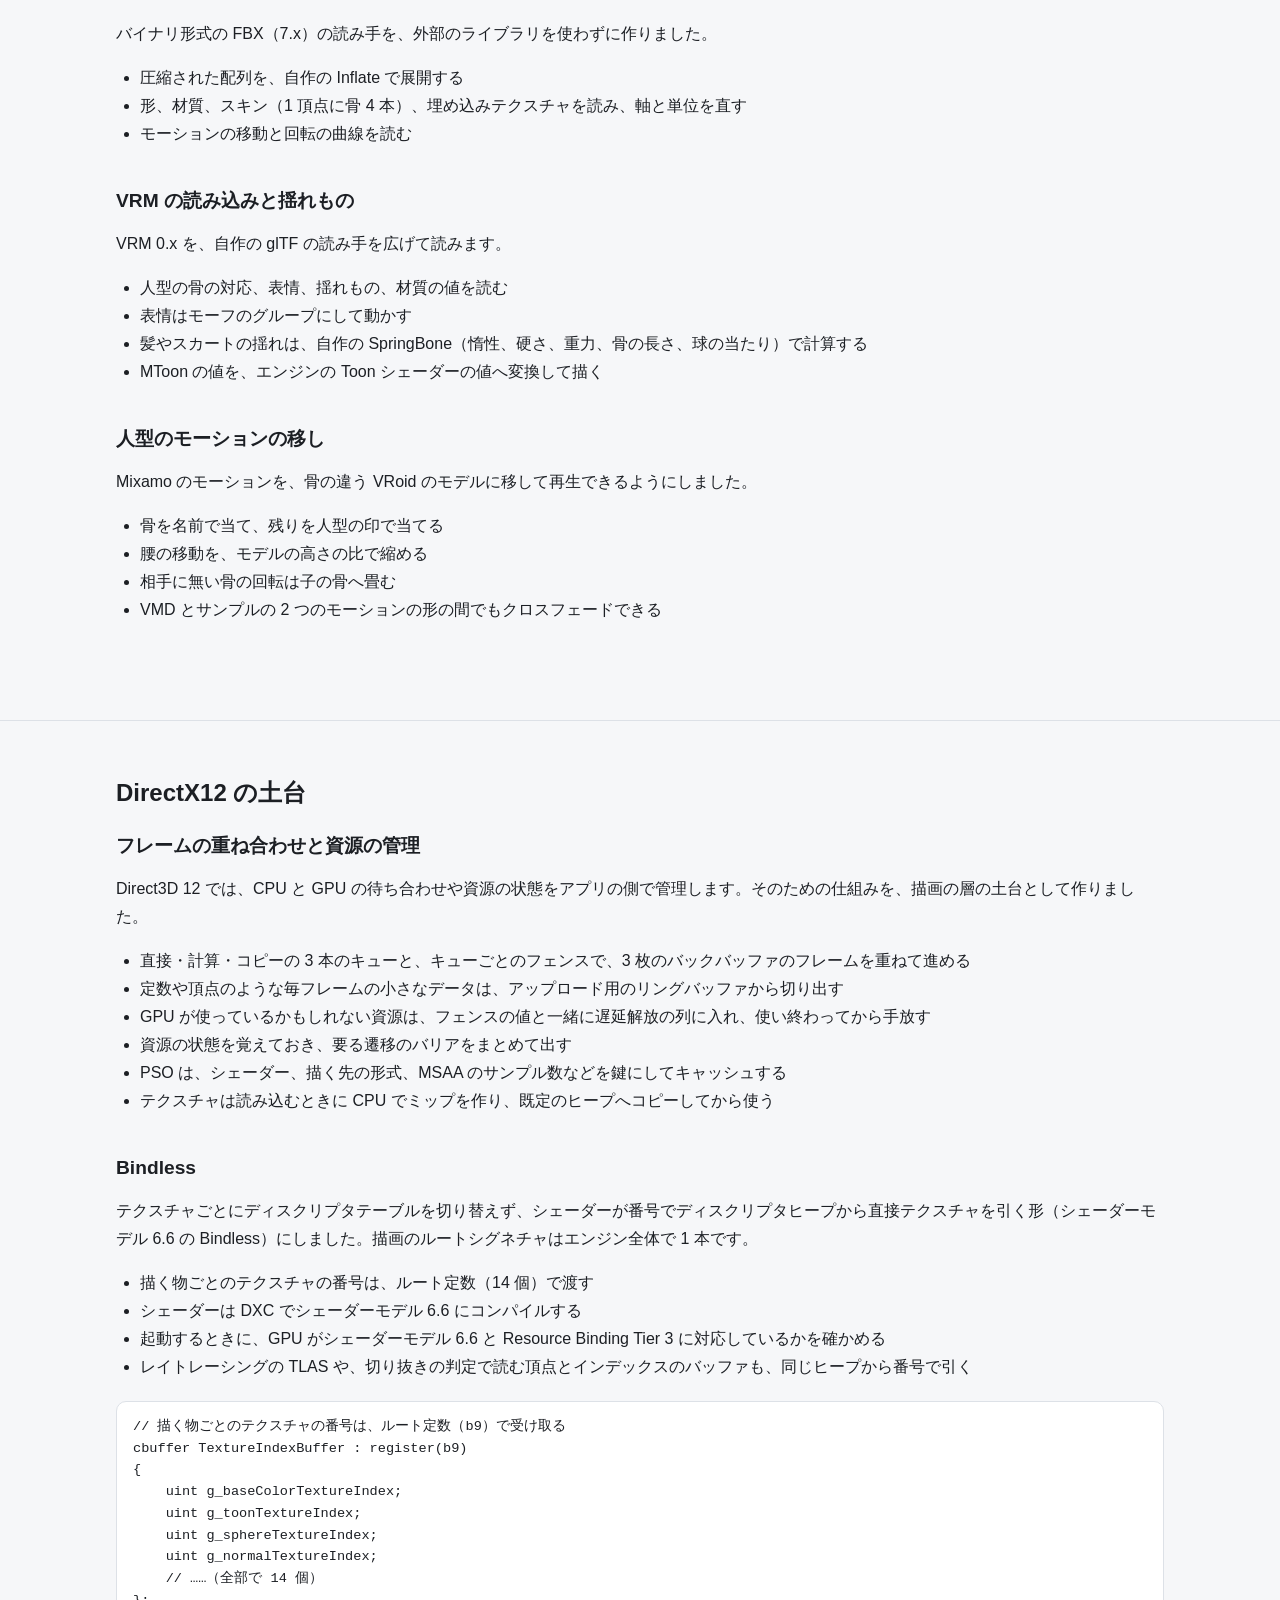
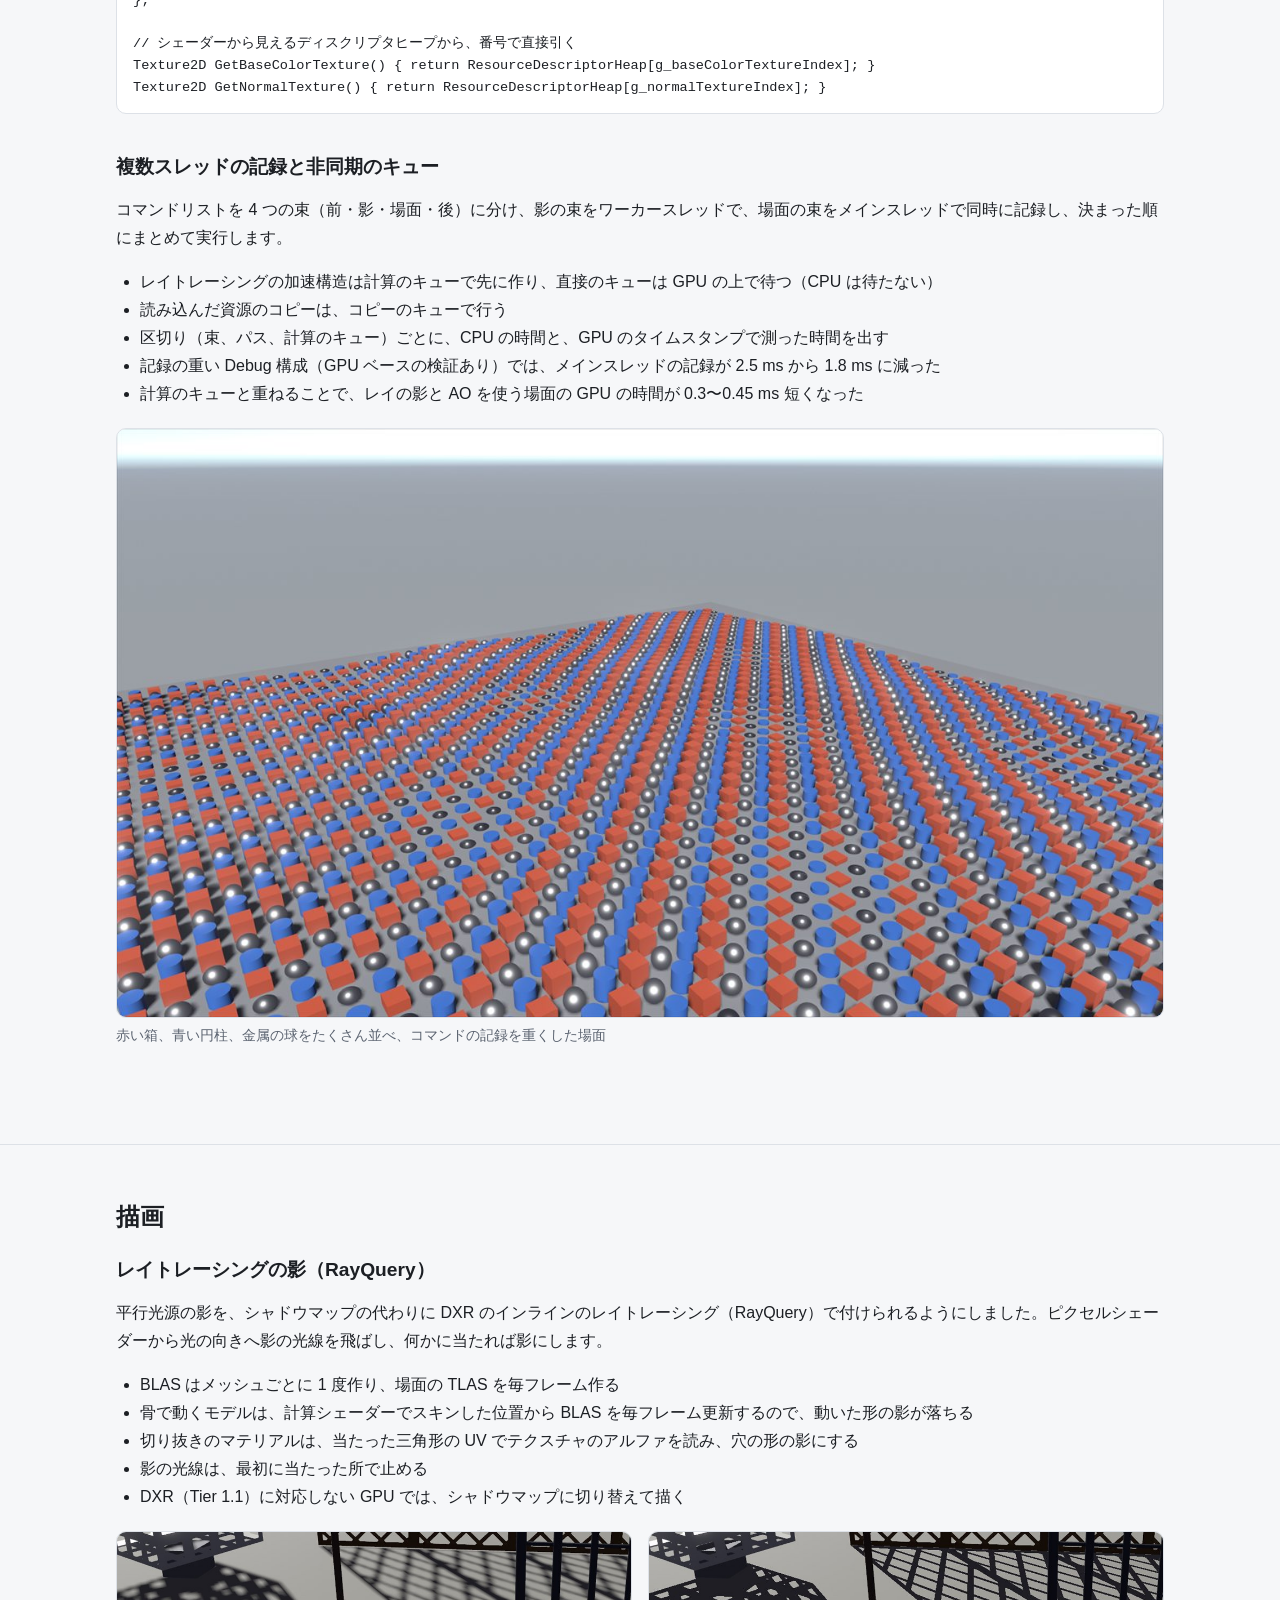
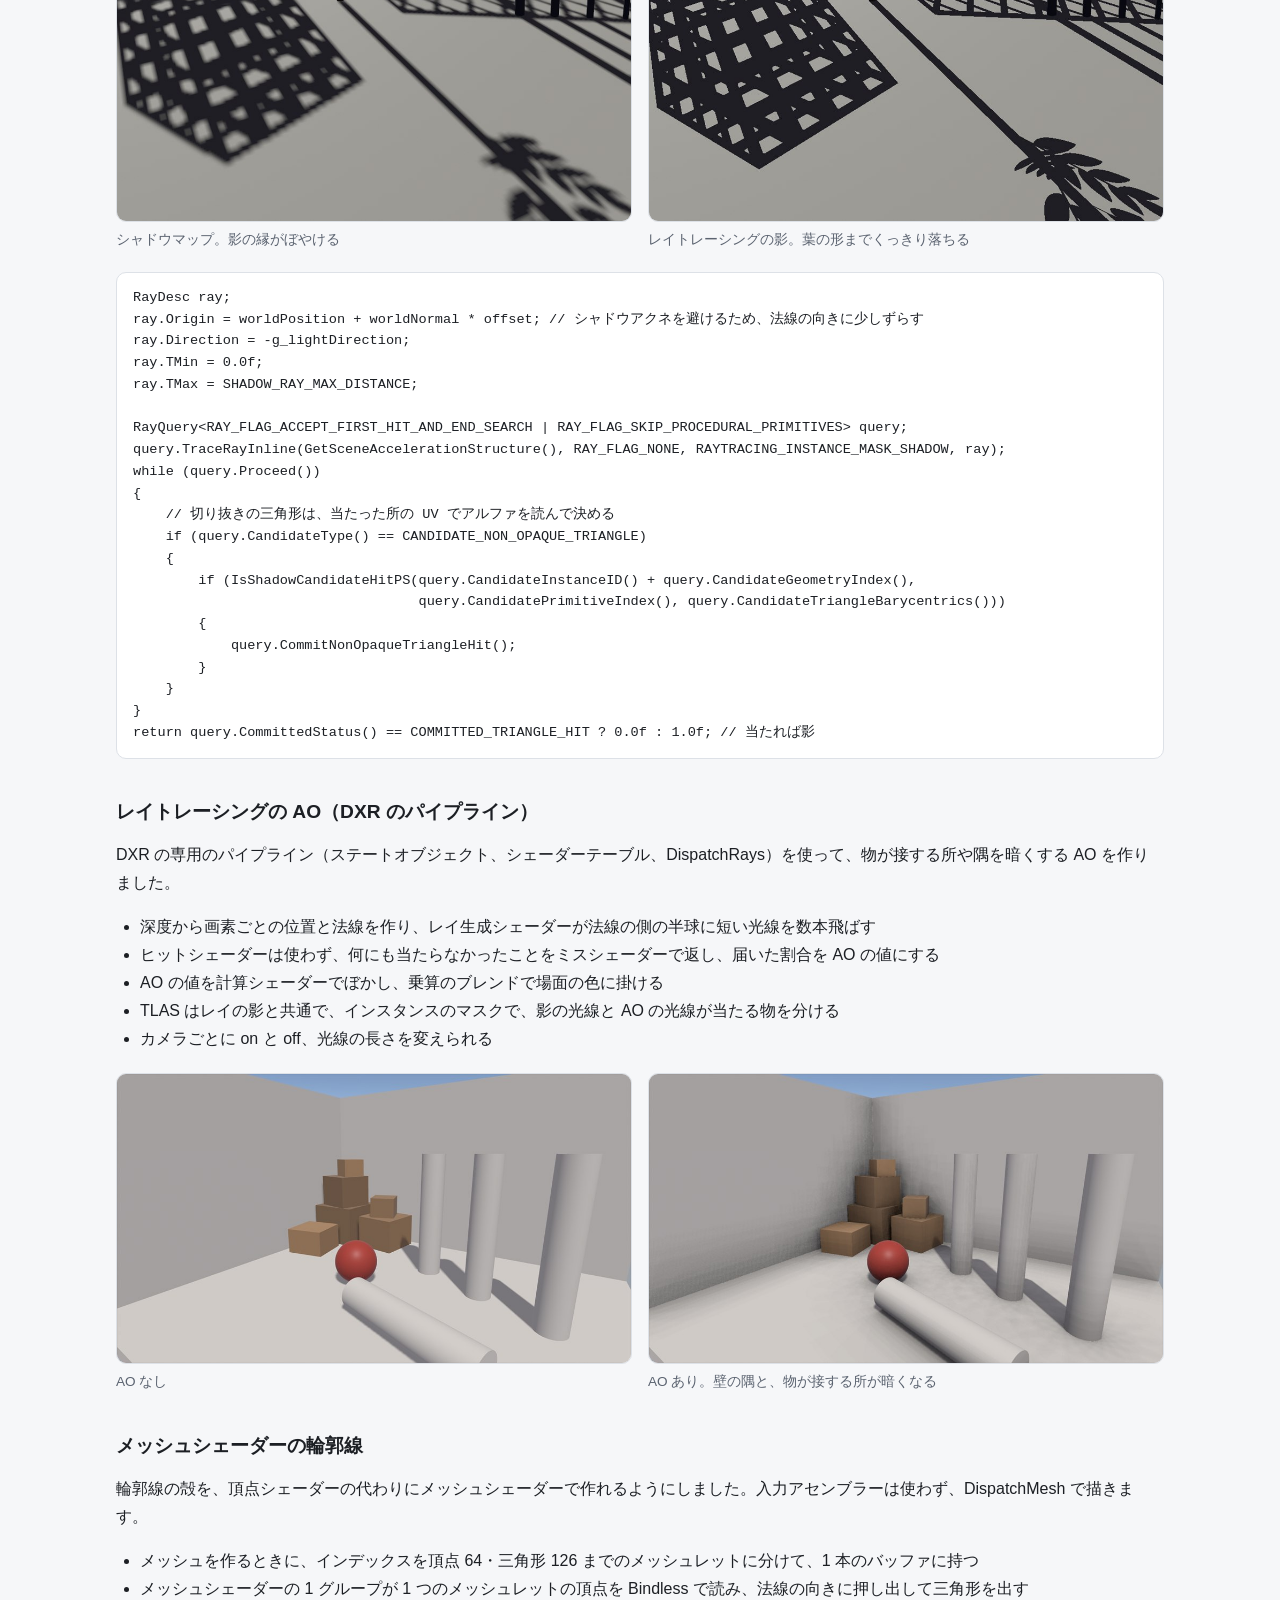
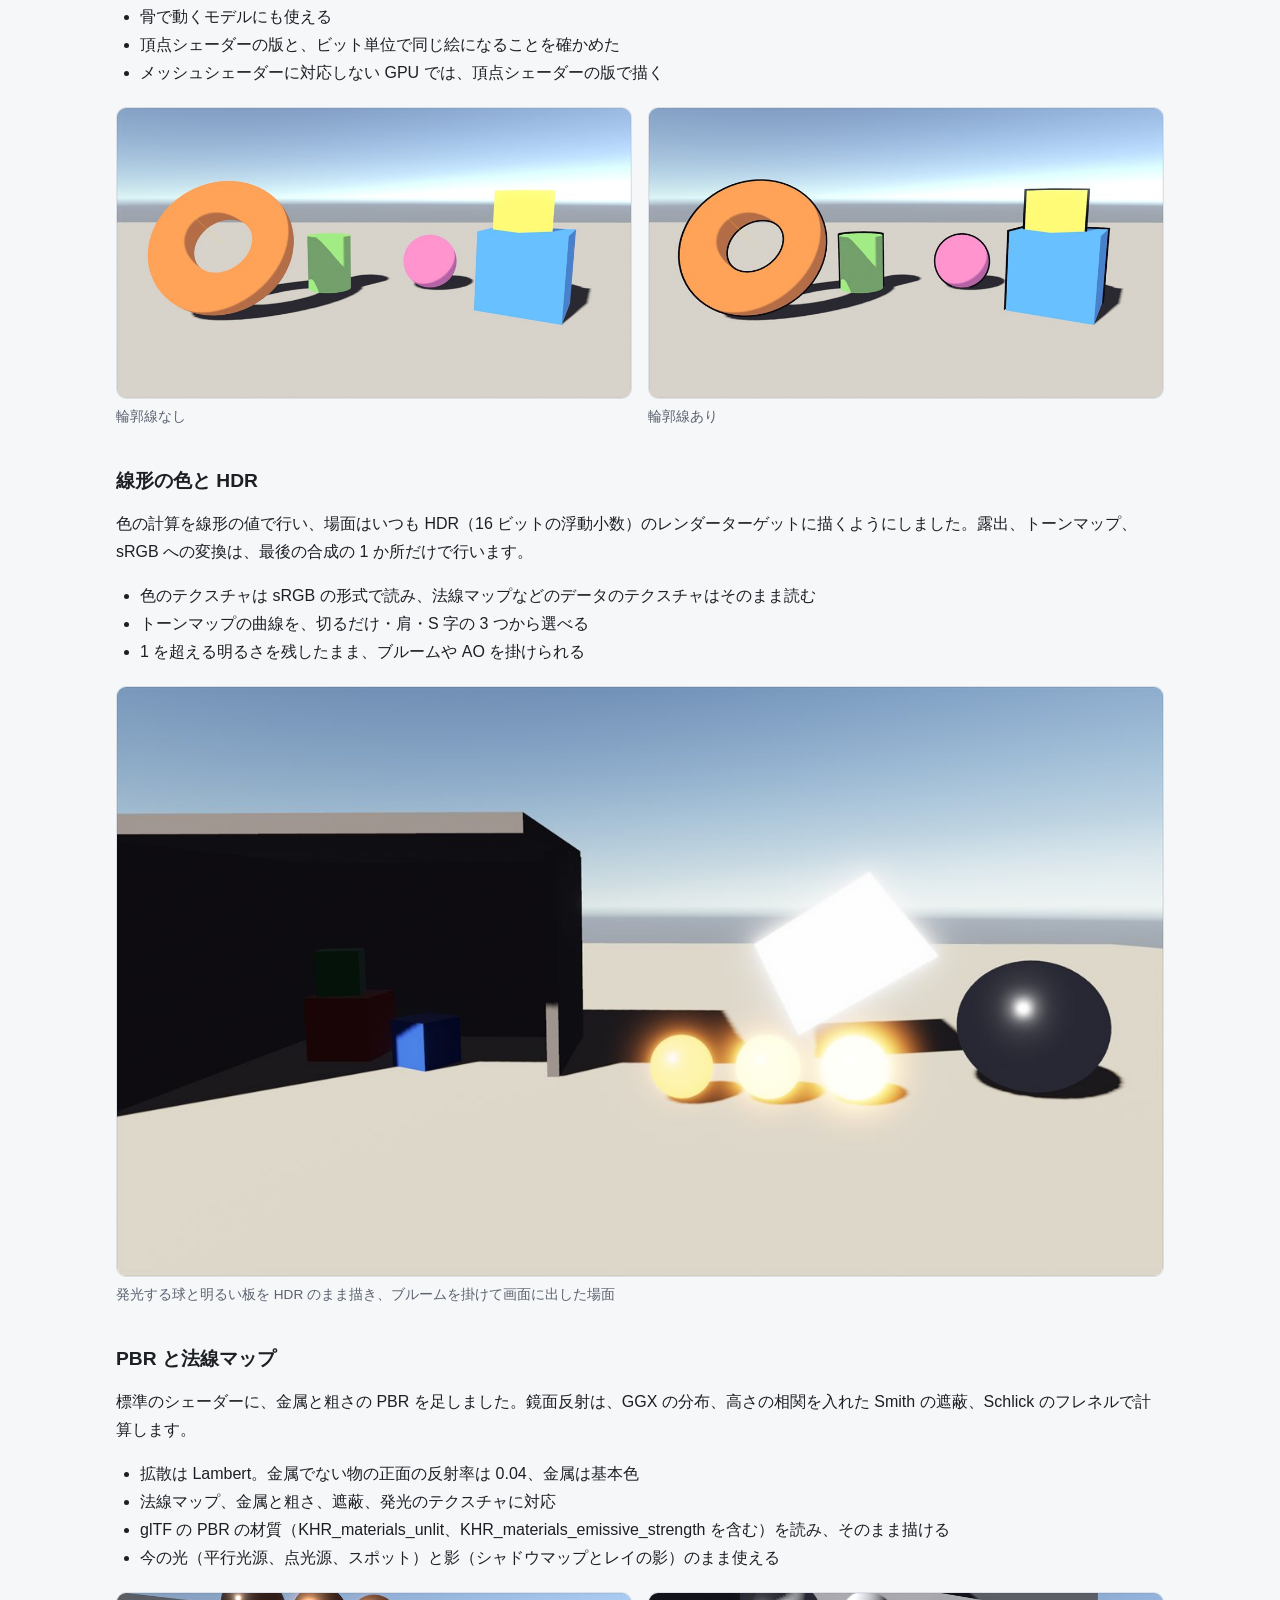
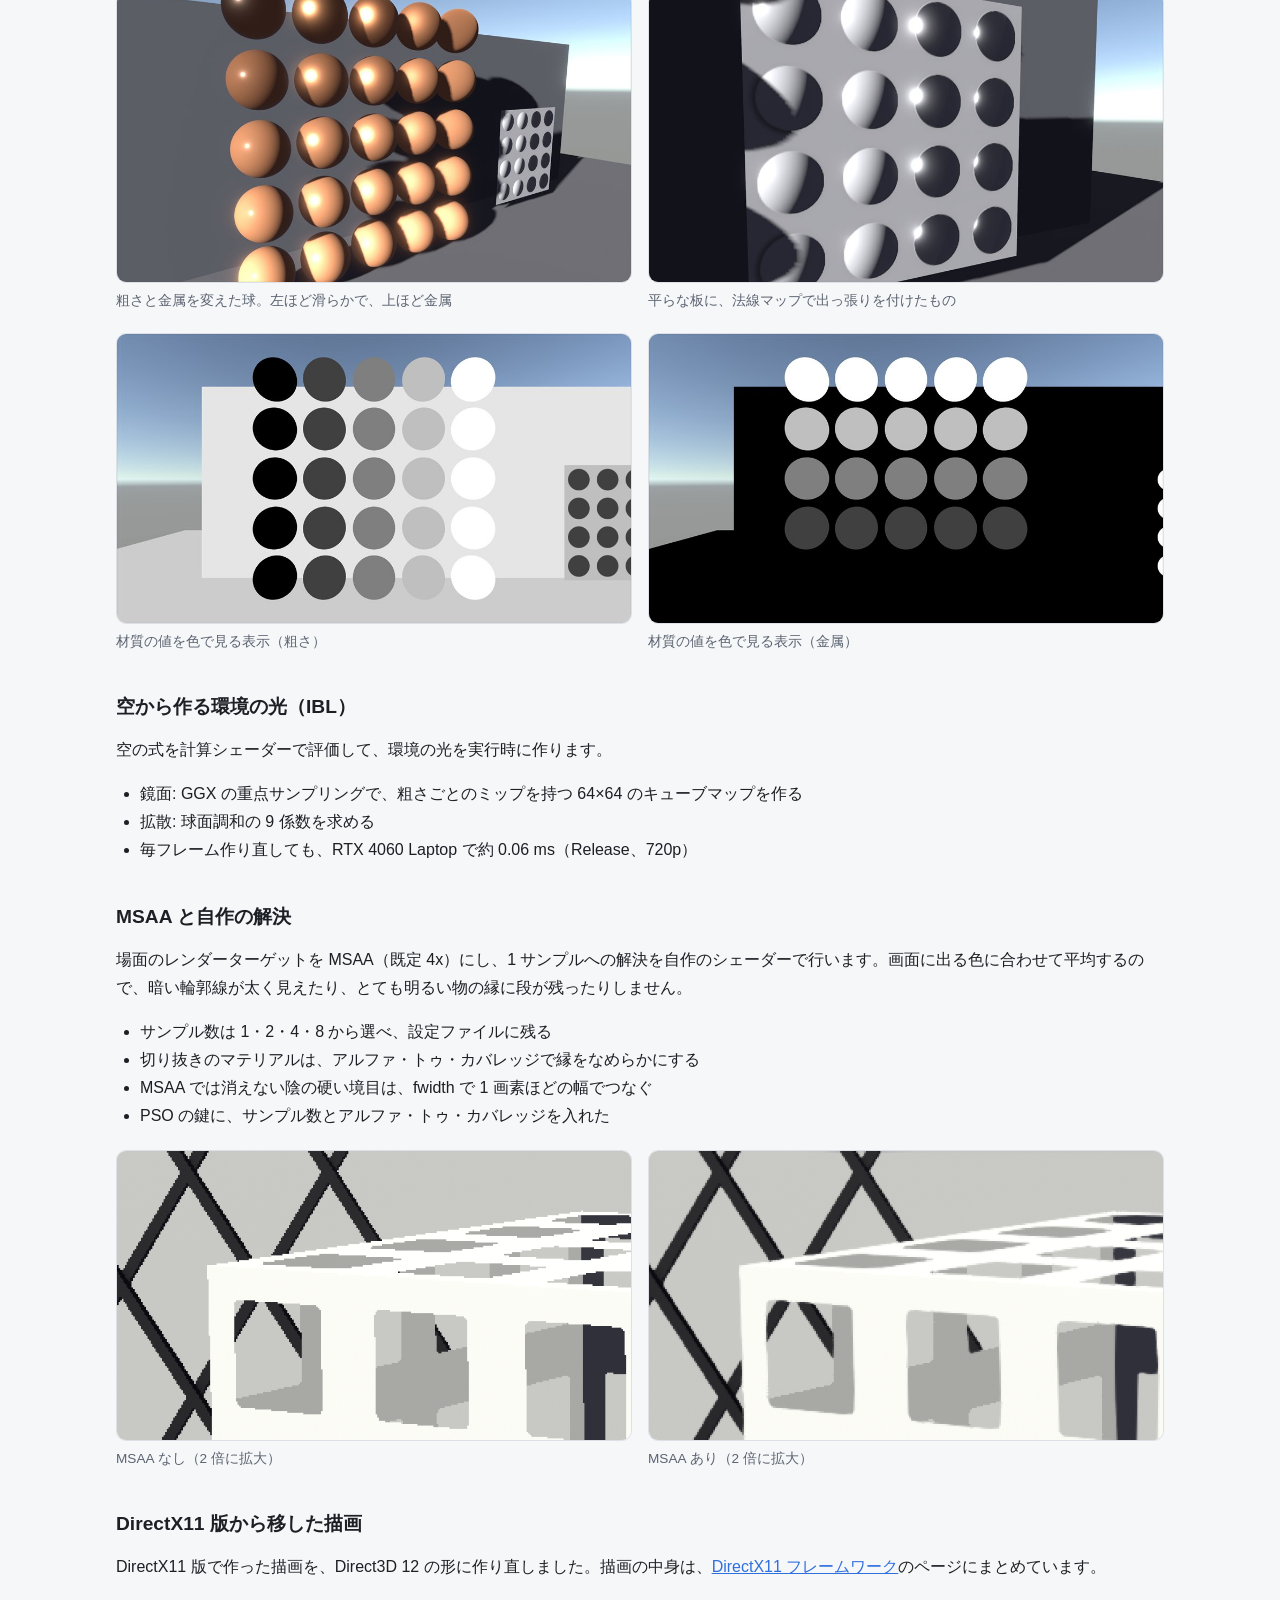
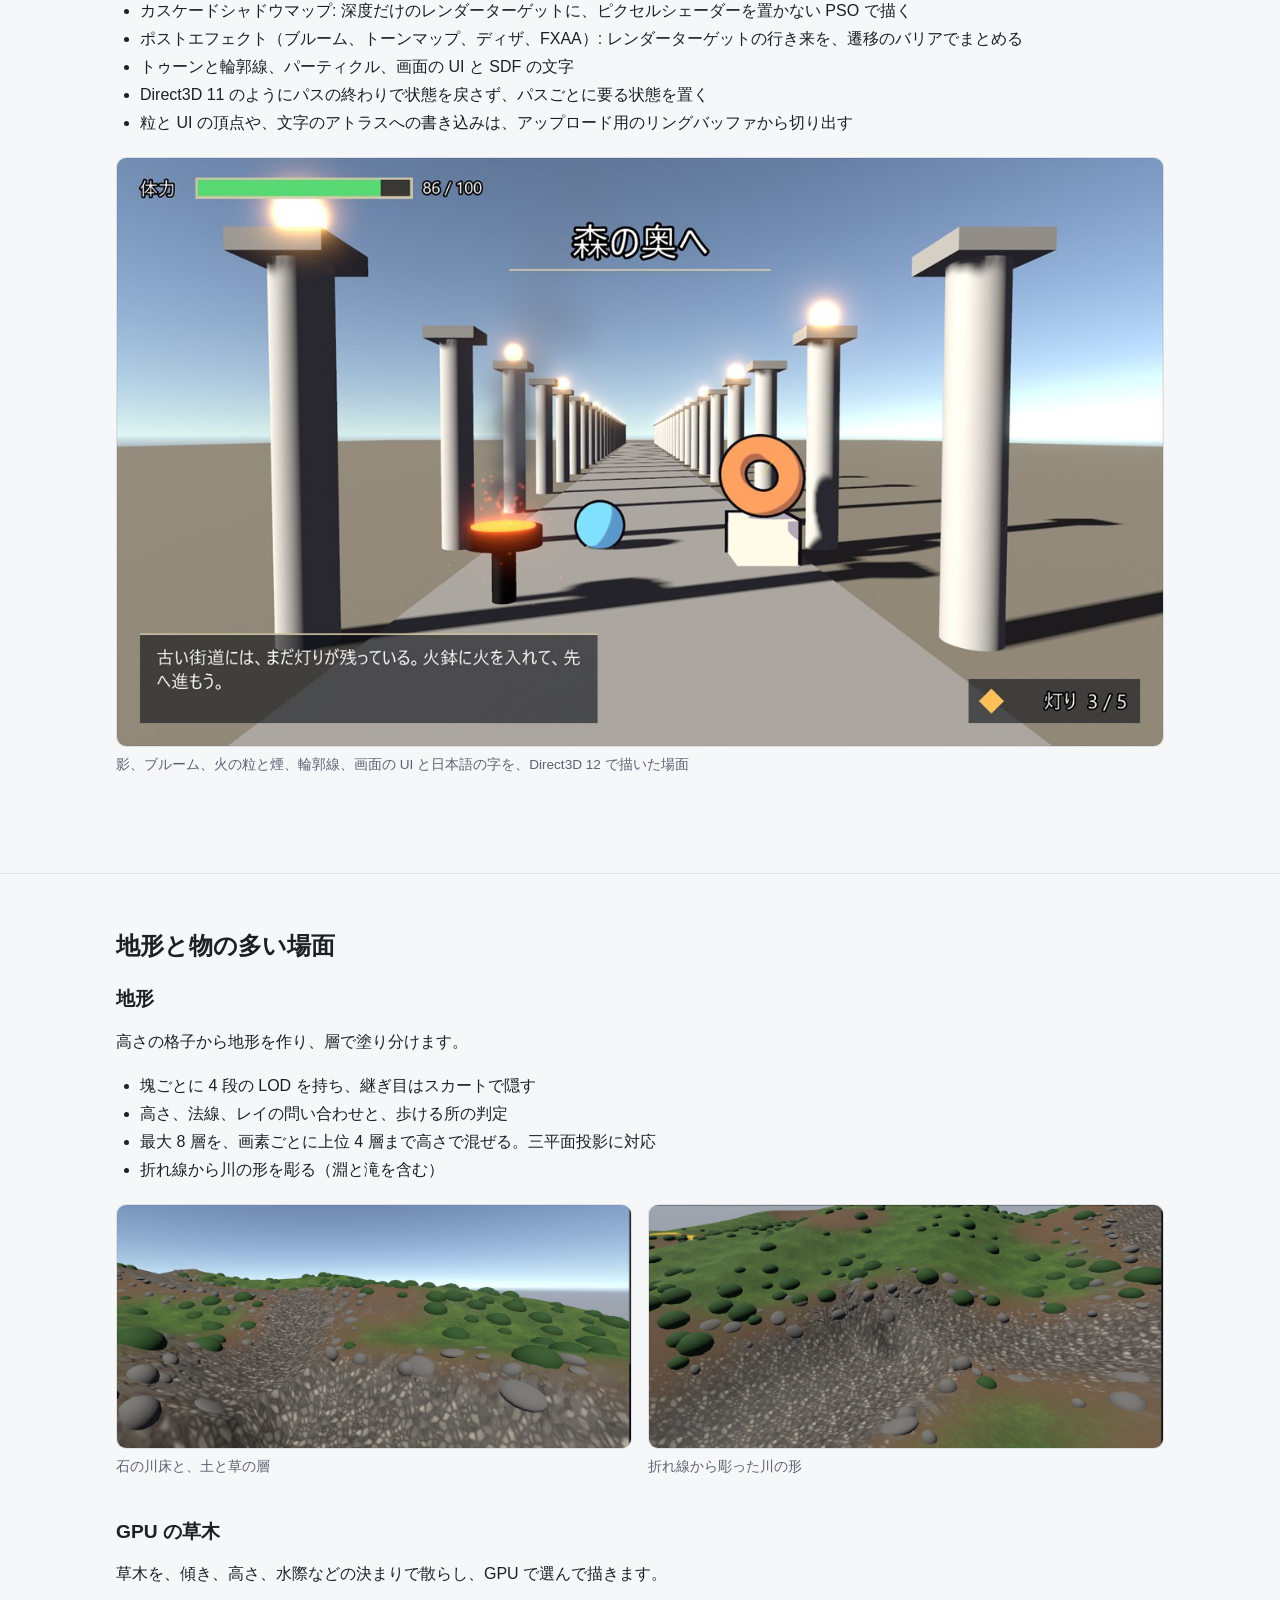
==== commit dad7120c: "制作期間を修正" ====
--- a/works/work01.html
+++ b/works/work01.html
@@ -118,7 +118,7 @@
       <div class="container">
         <h2 class="section-title">概要</h2>
         <table class="info-table">
-          <tr><th>制作期間</th><td>2026年7月〜</td></tr>
+          <tr><th>制作期間</th><td>2026年4月〜</td></tr>
           <tr><th>担当</th><td>全体（設計、描画、レイトレーシング、エディター）</td></tr>
           <tr><th>開発環境</th><td>C++20、Direct3D 12、HLSL（シェーダーモデル 6.6、DXC）、Visual Studio 2026</td></tr>
           <tr><th>ライブラリ</th><td>Dear ImGui（エディターの窓）、Jolt Physics（PMX の揺れものの計算）、DirectX-Headers（d3dx12）</td></tr>
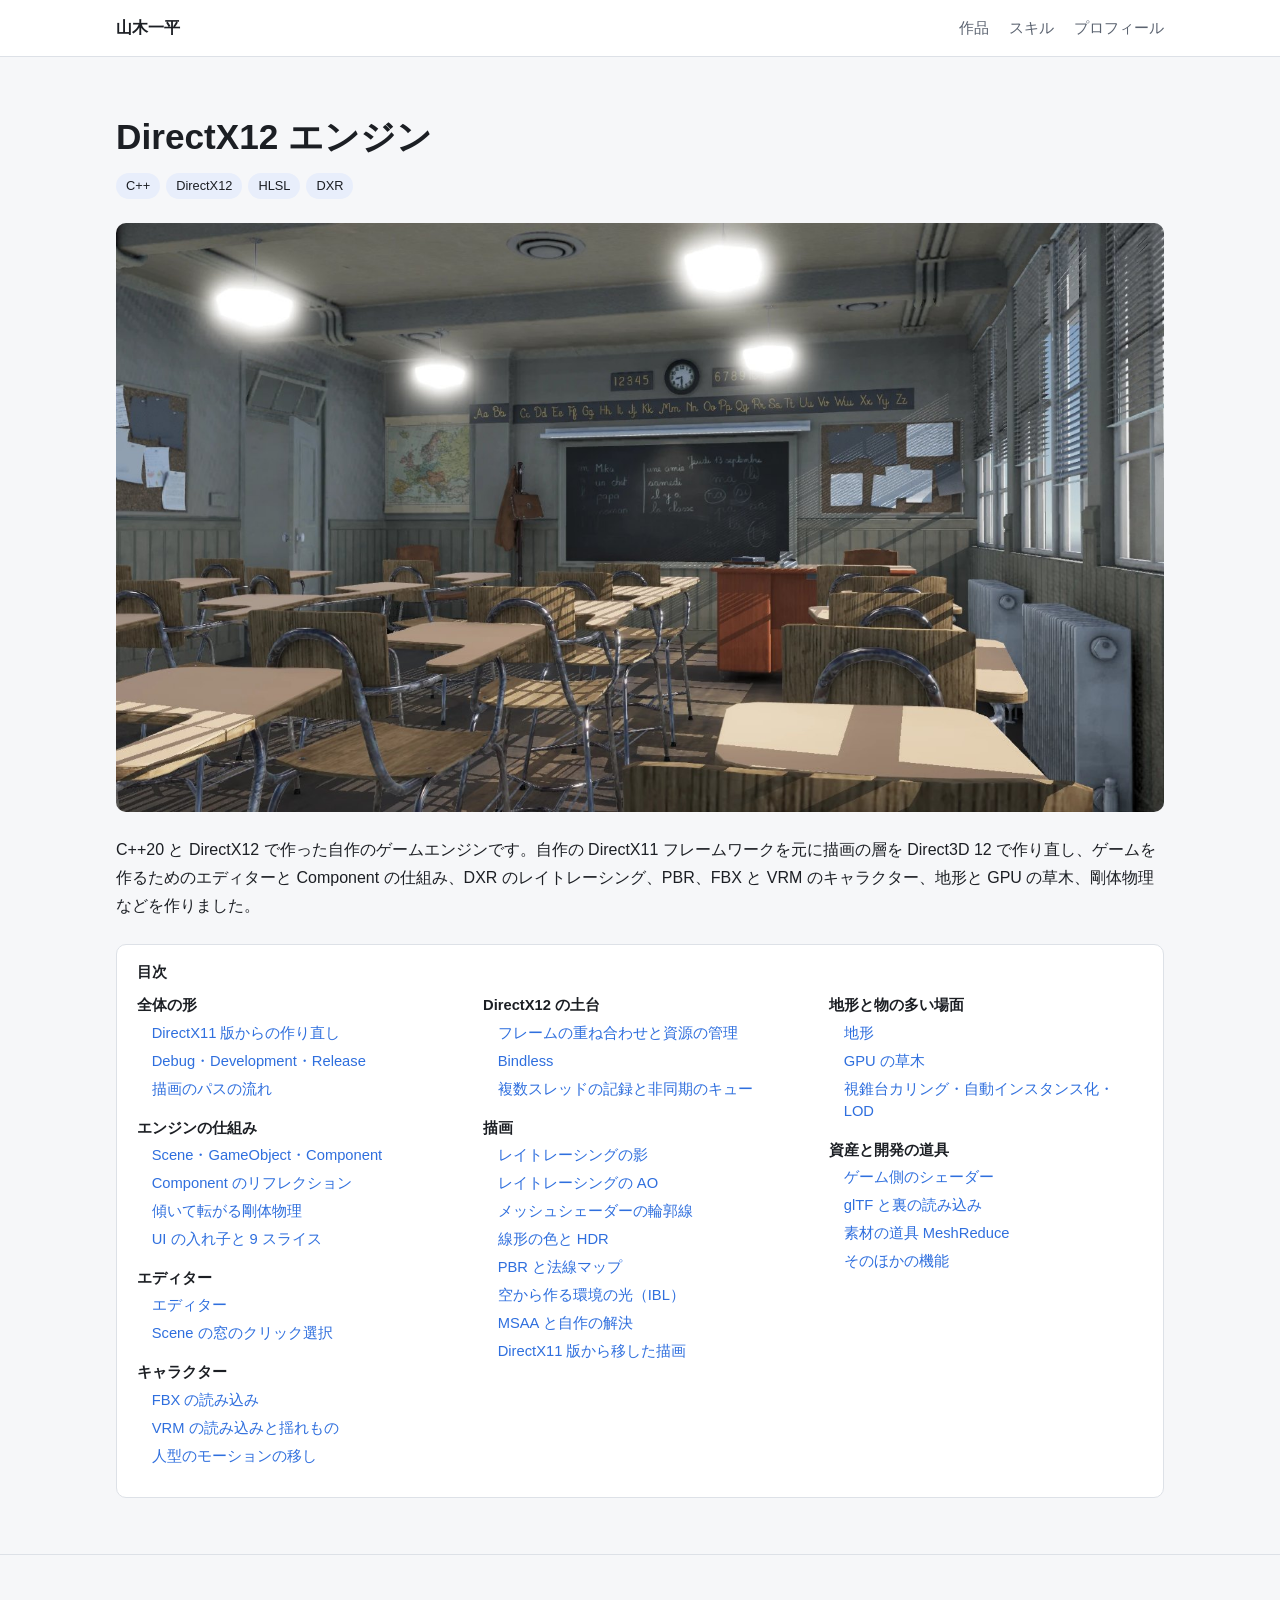
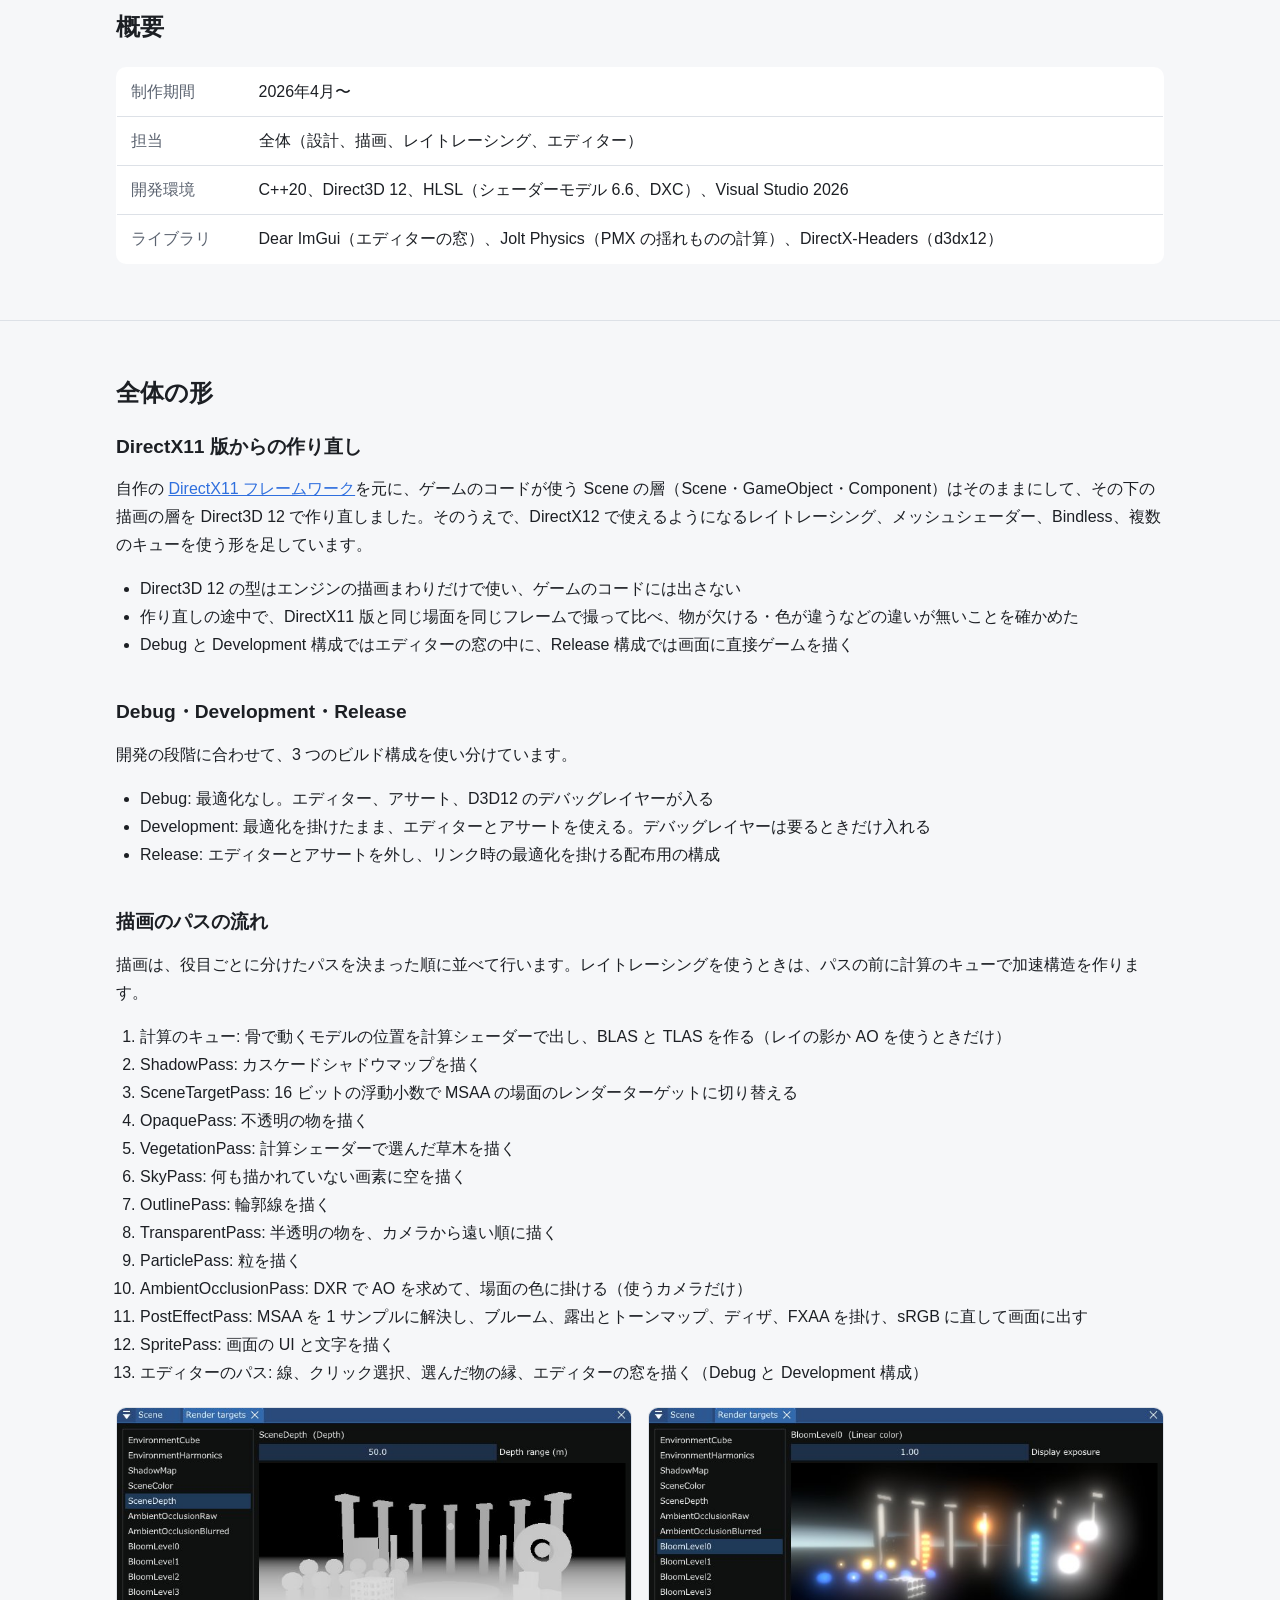
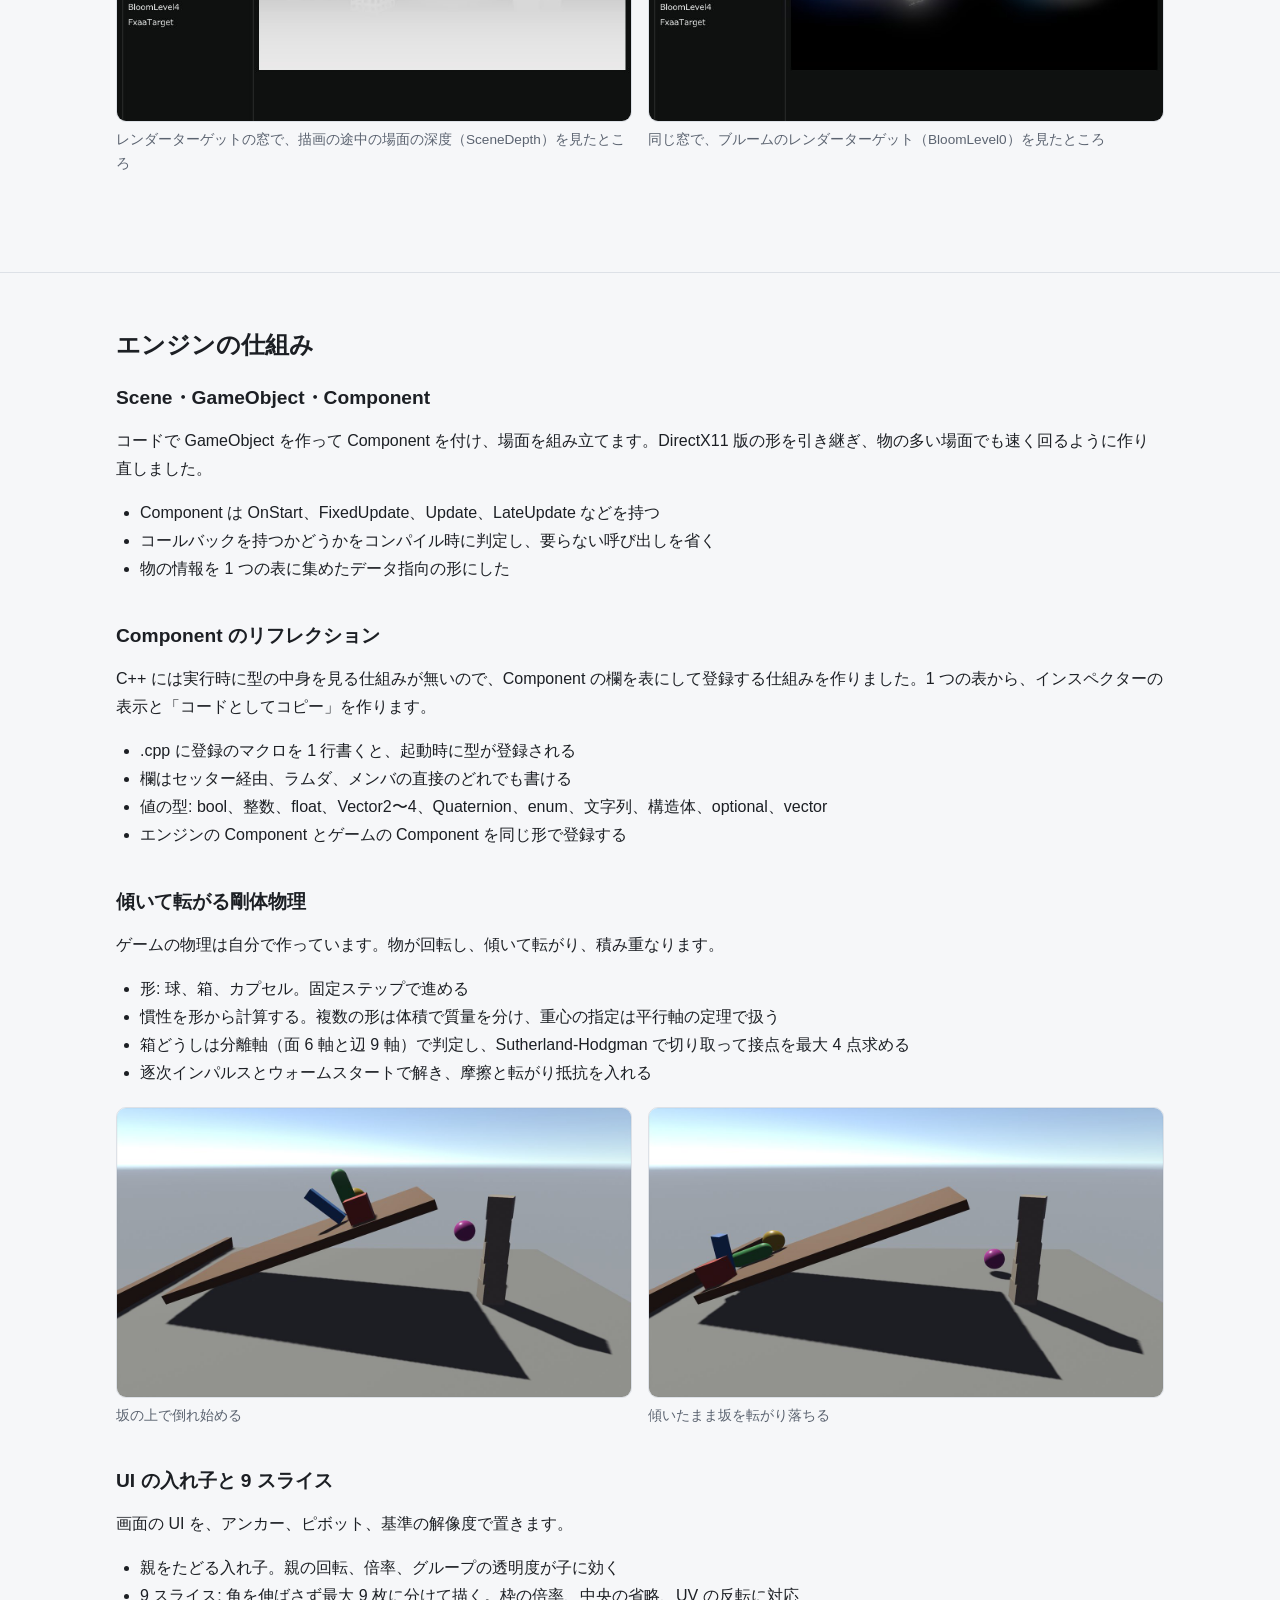
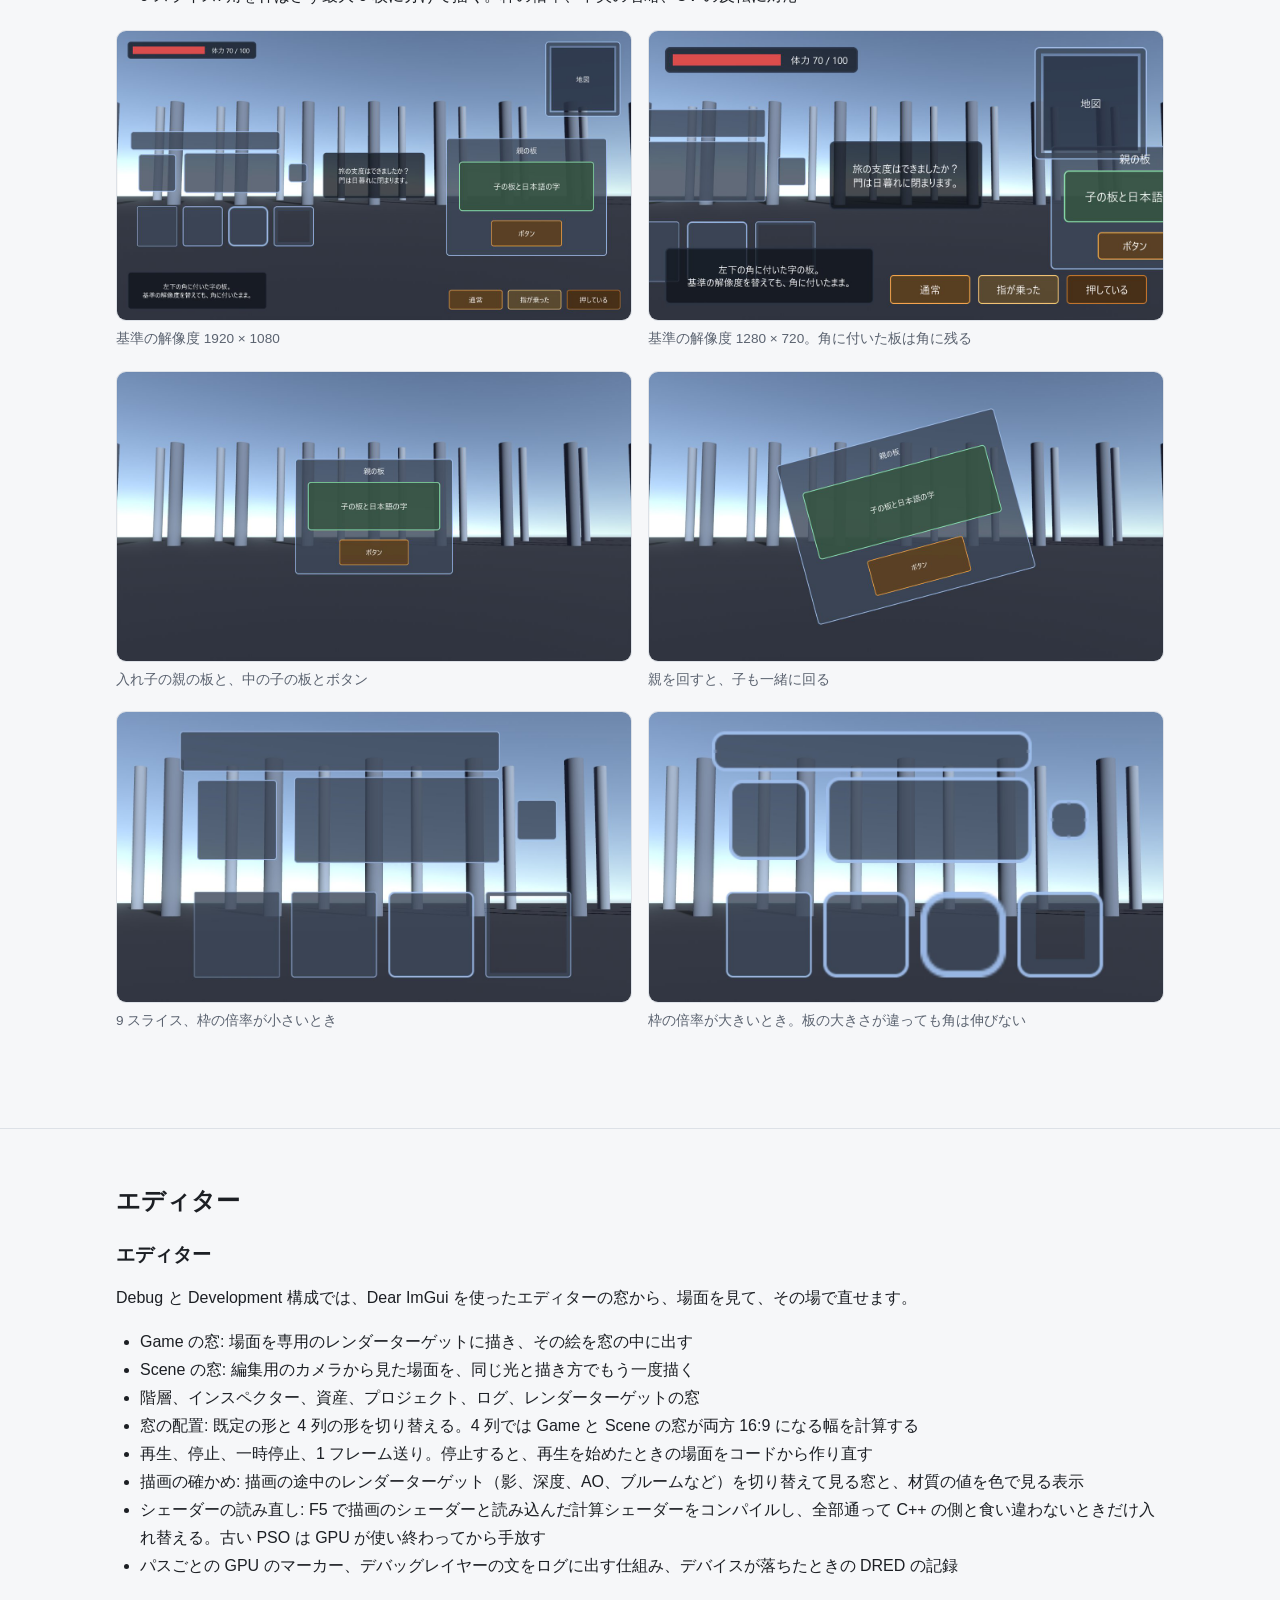
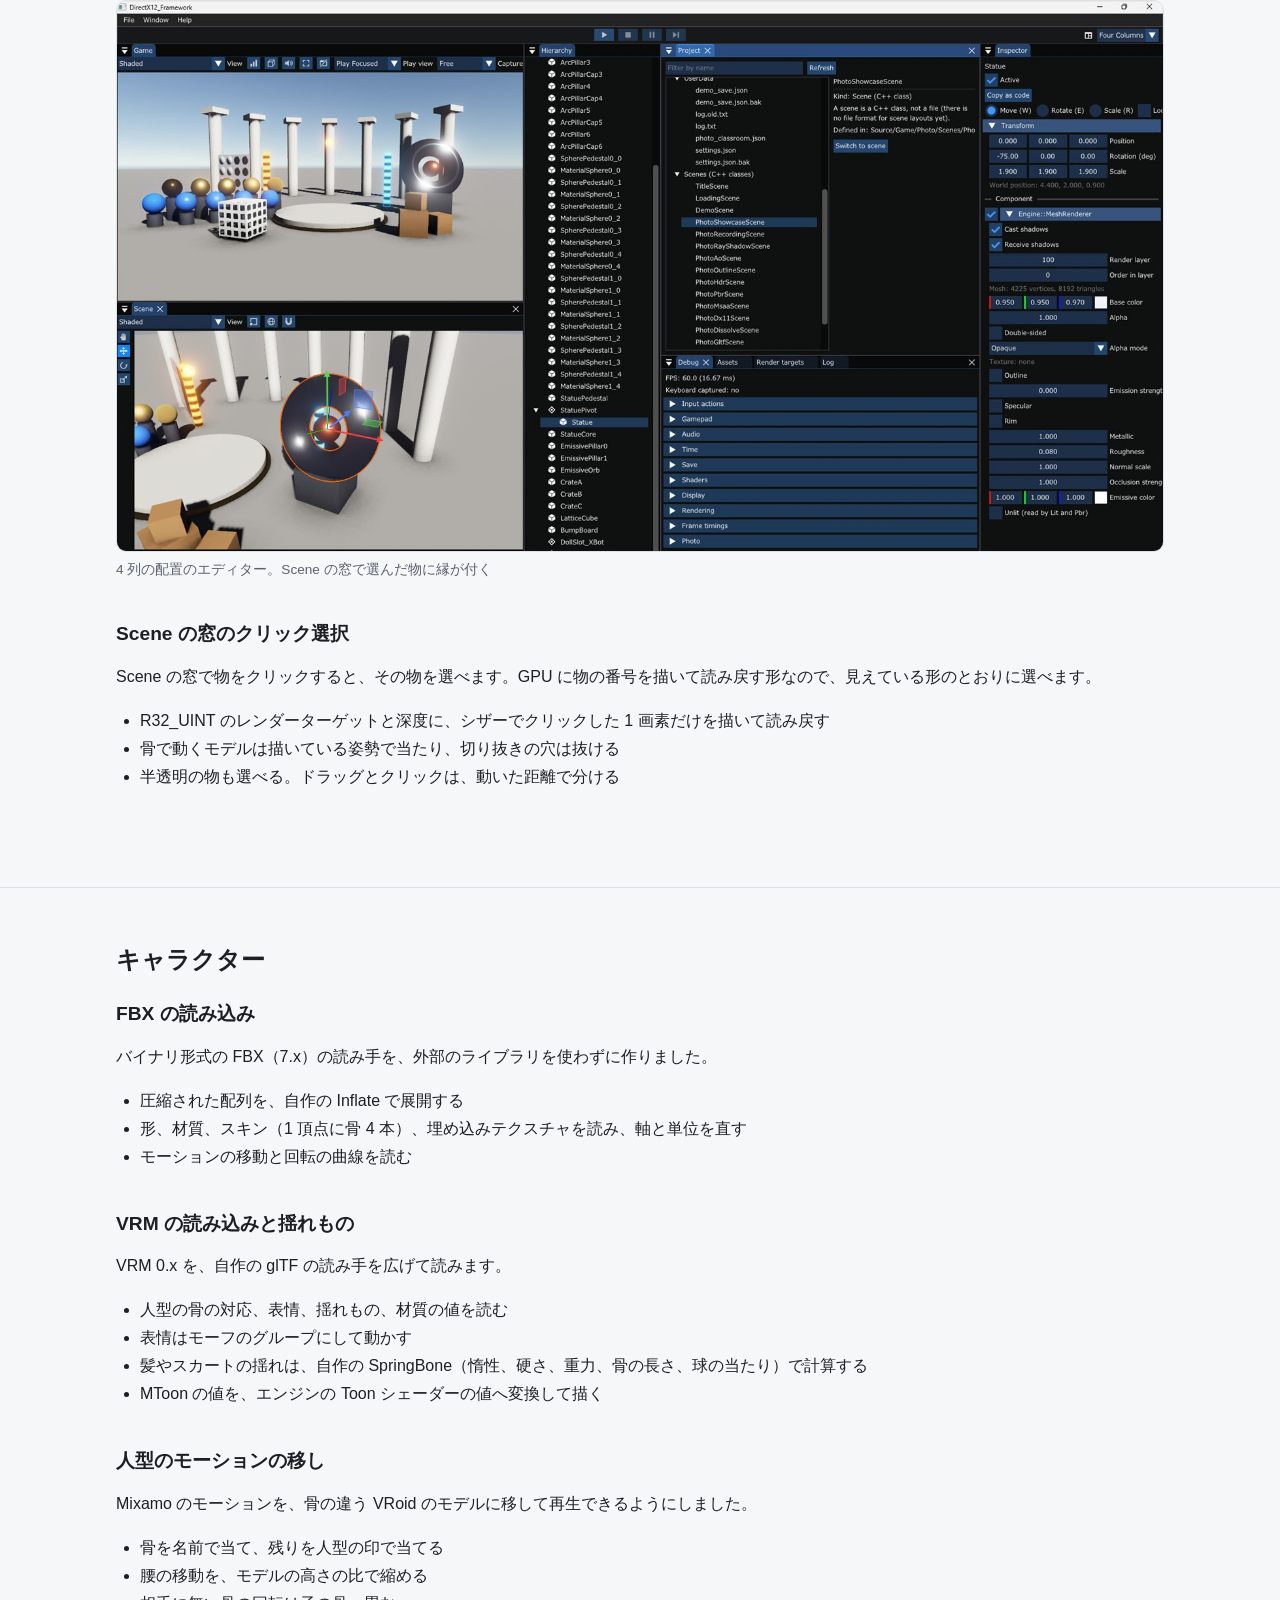
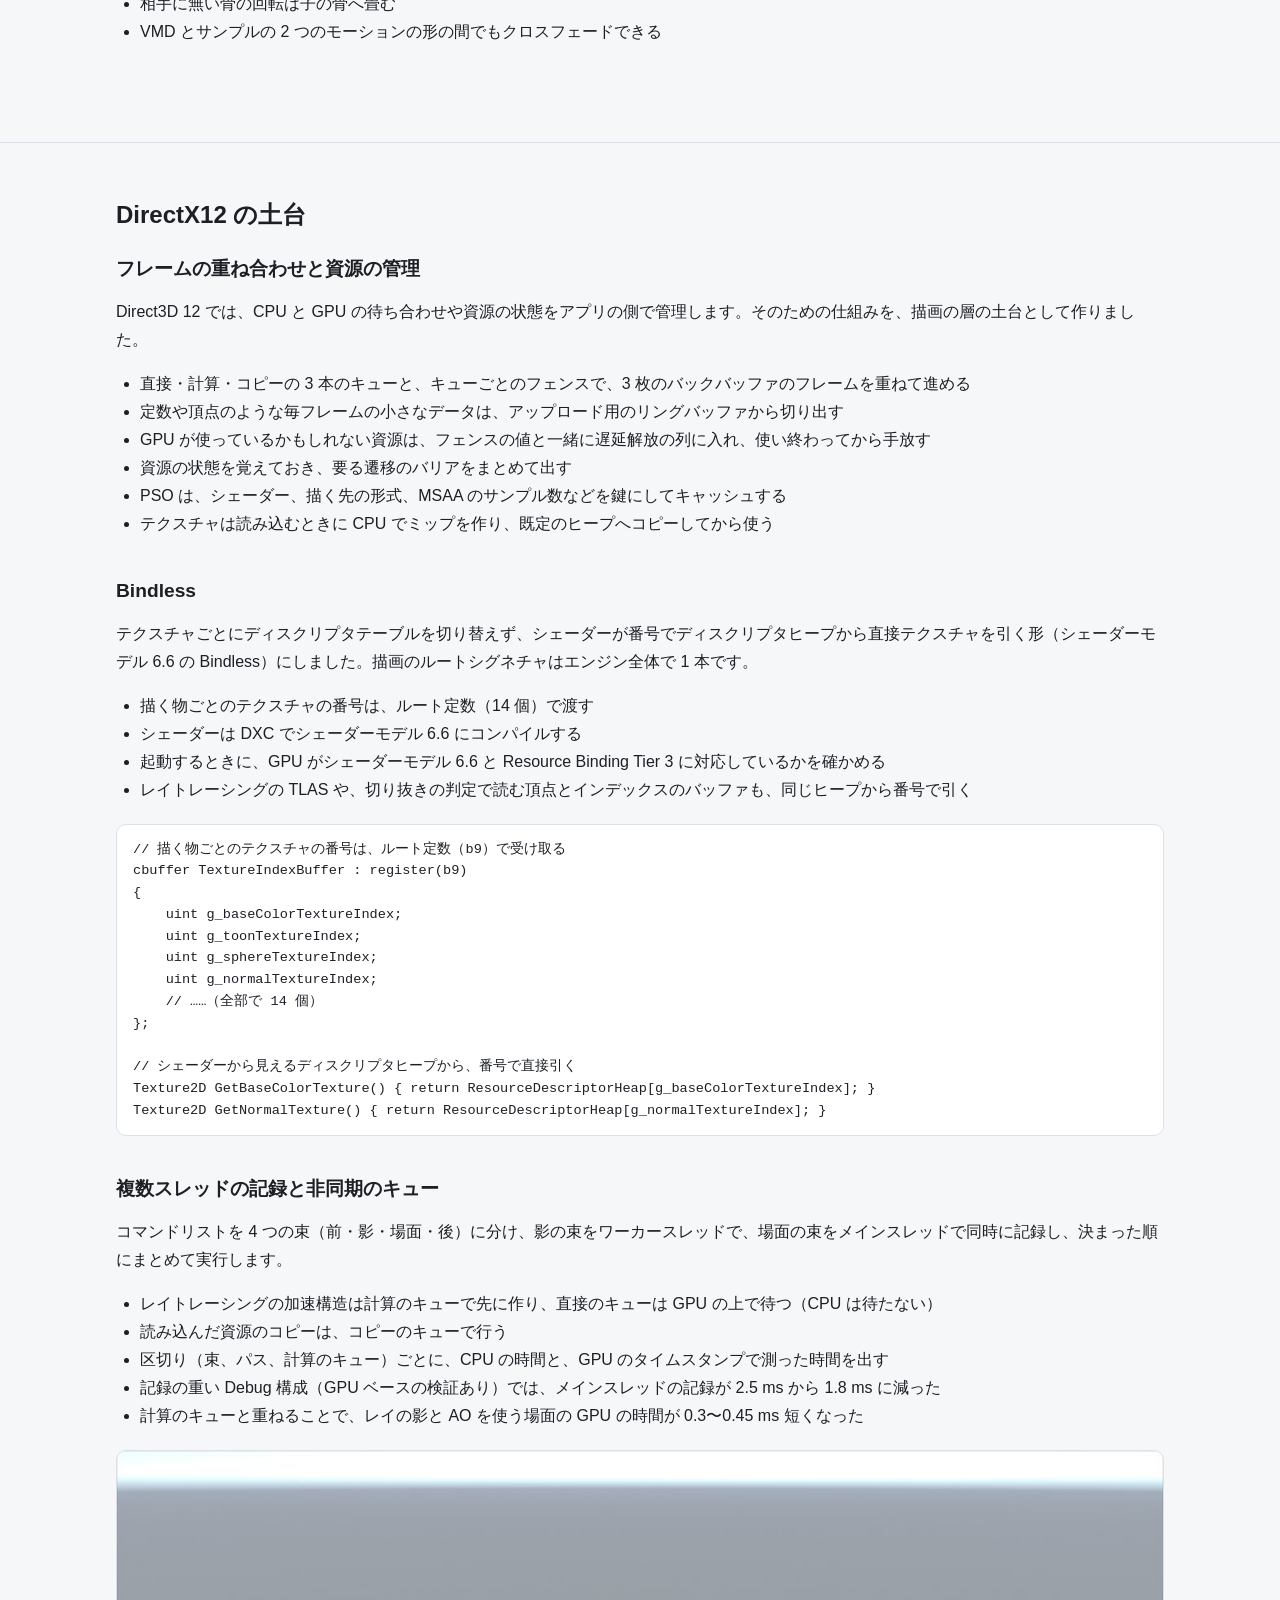
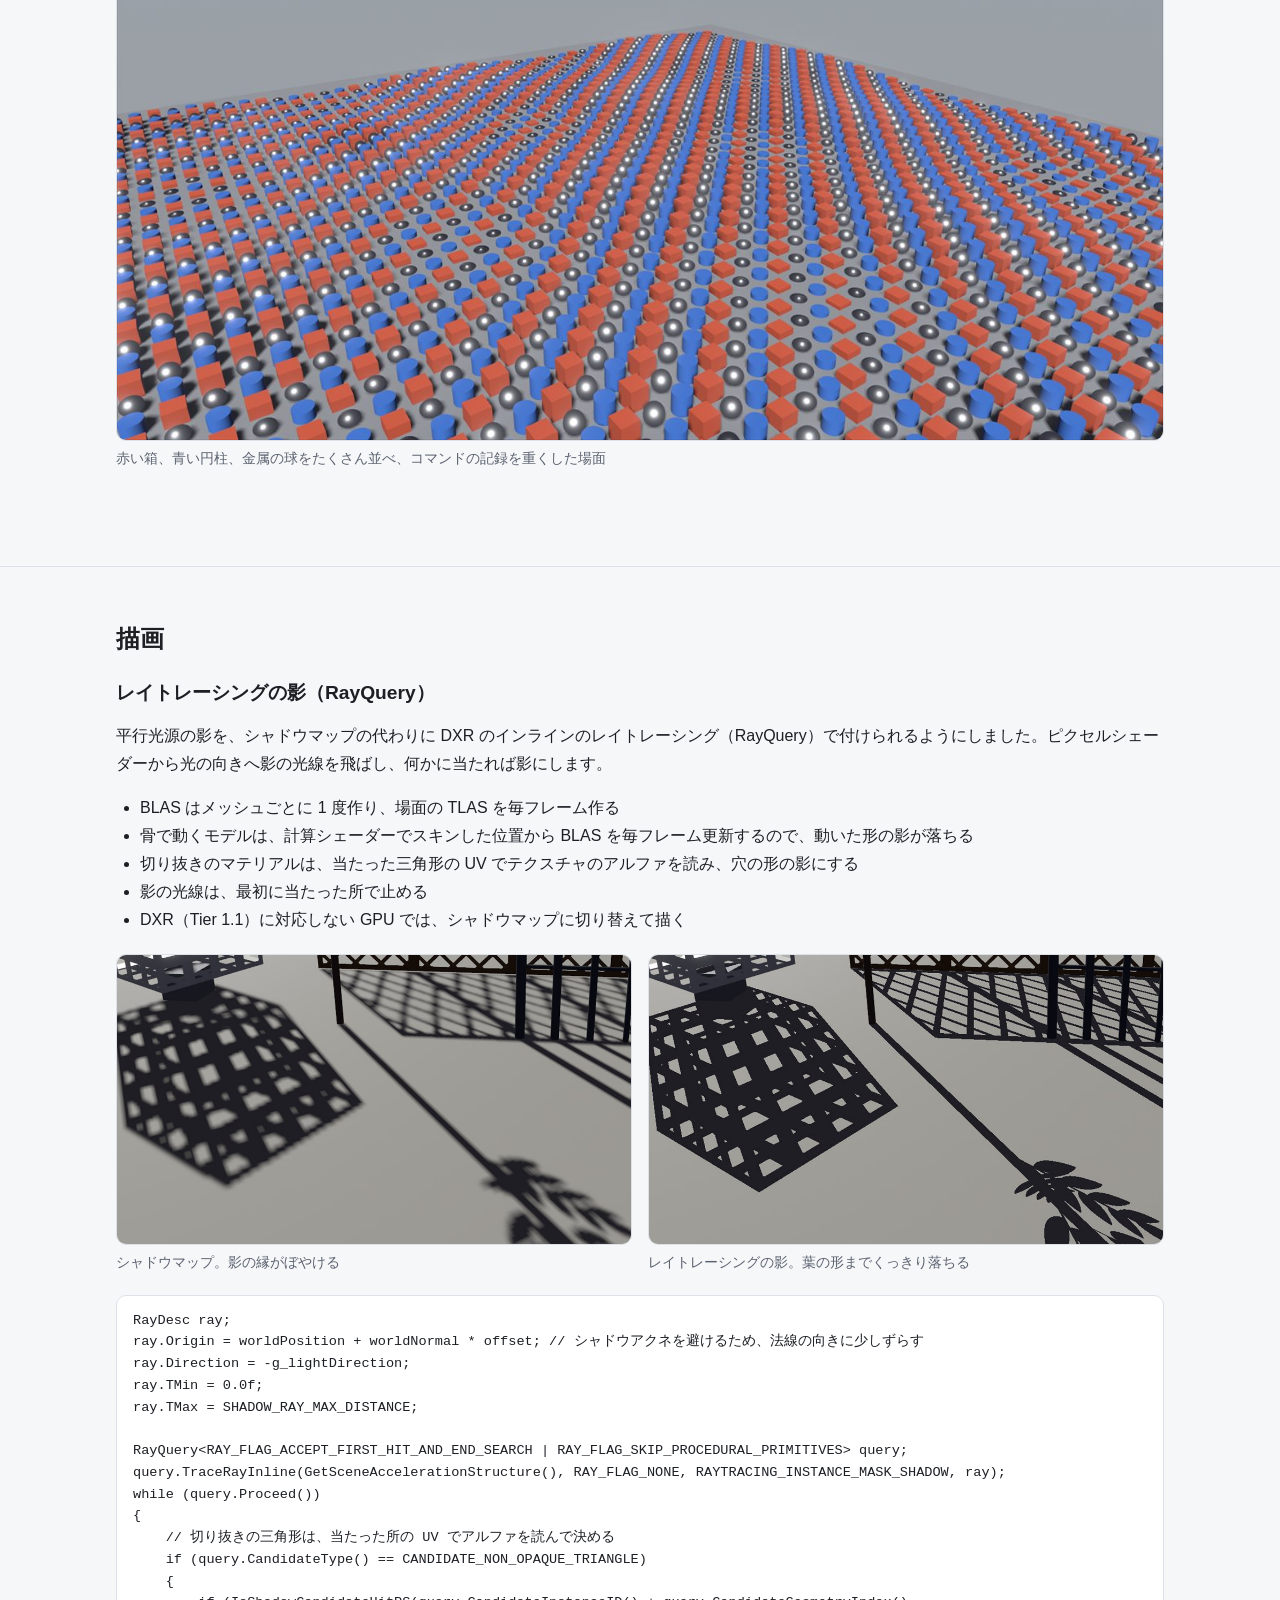
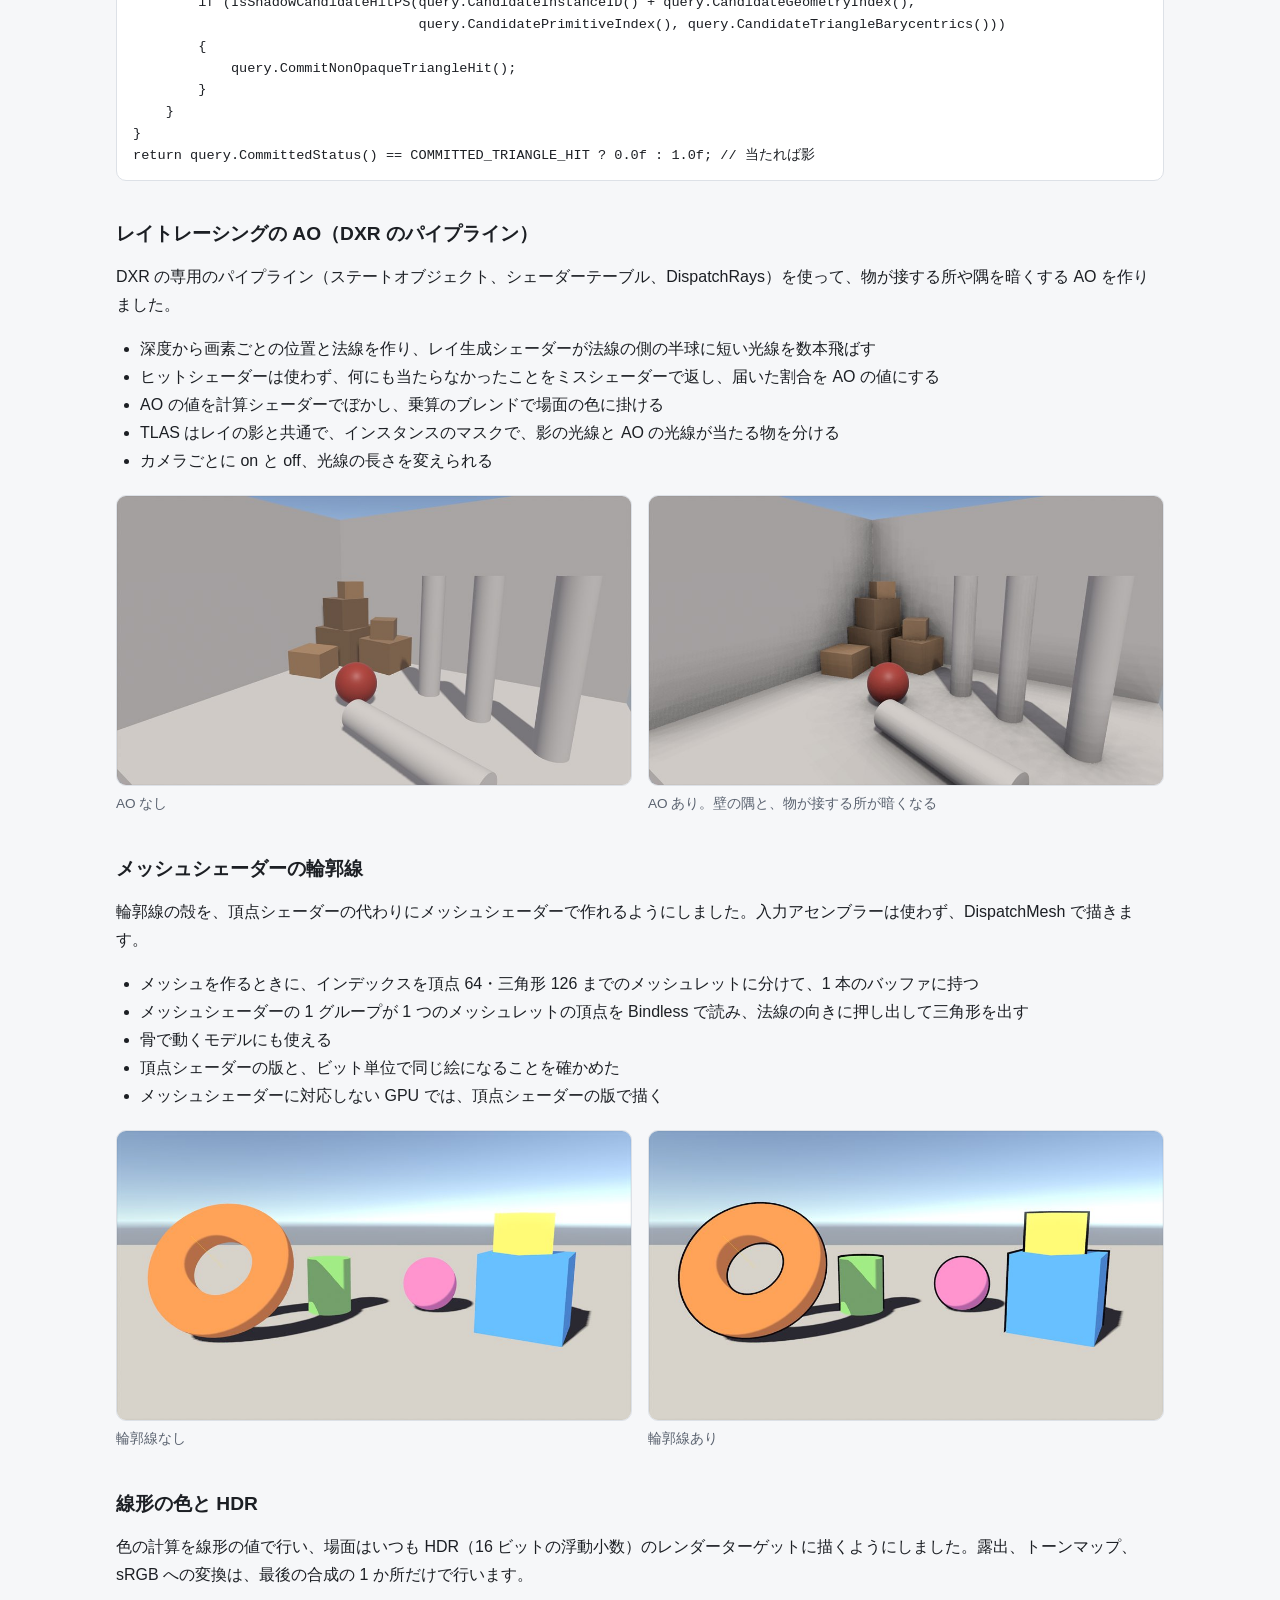
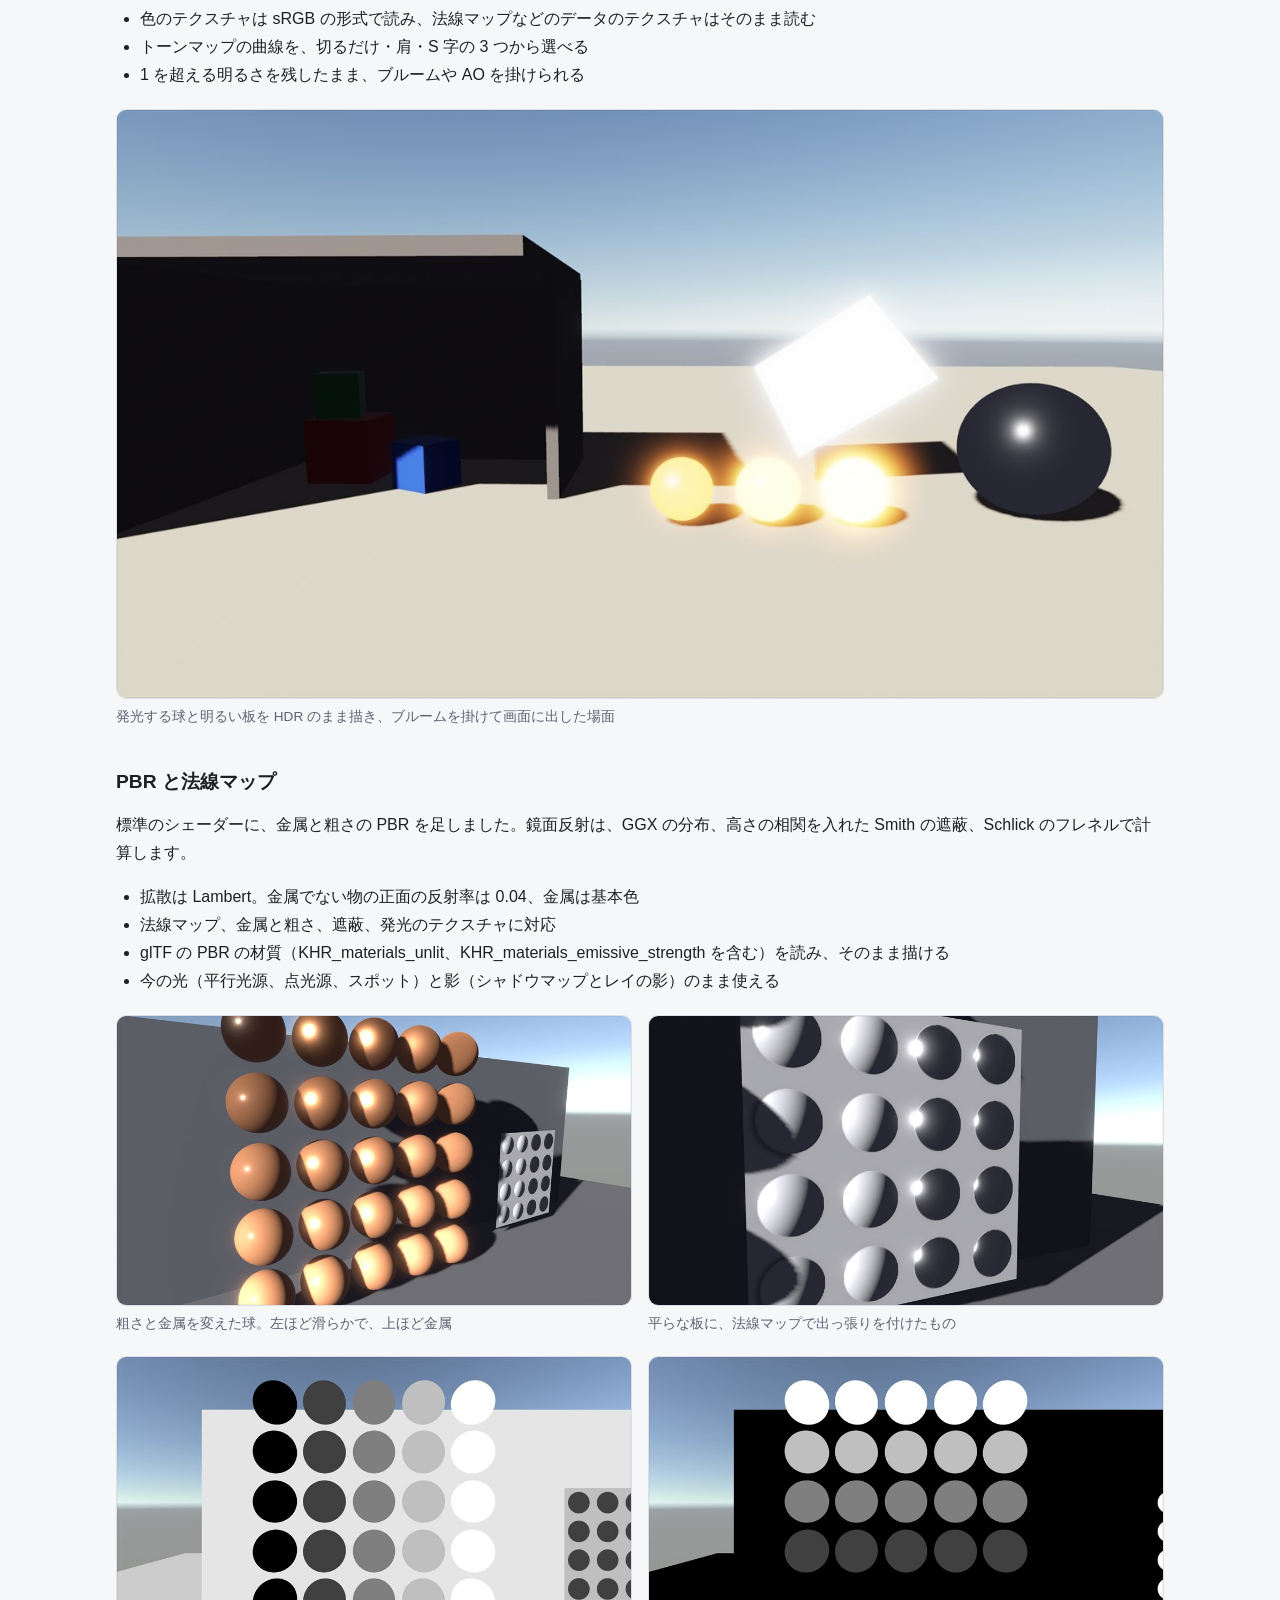
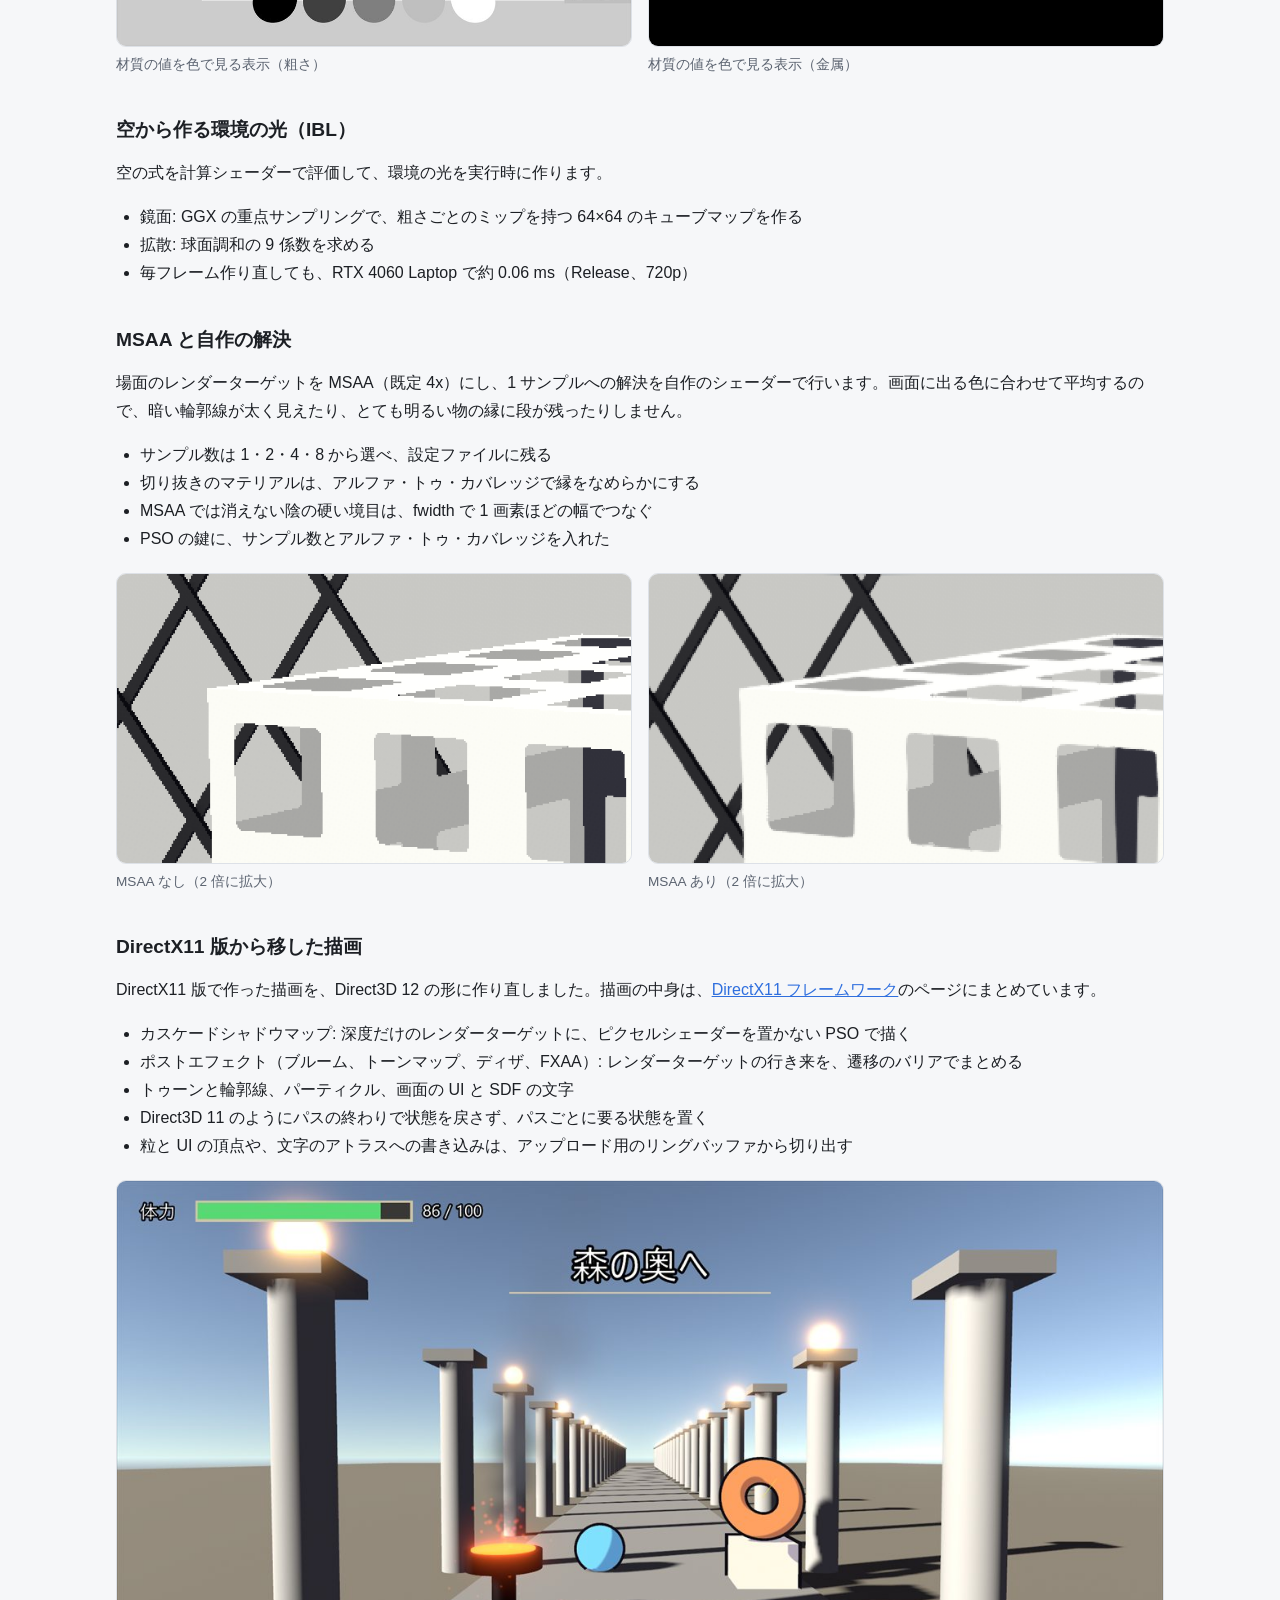
==== commit 3887d7ab: "UI と LOD の写真を追加" ====
--- a/works/work01.html
+++ b/works/work01.html
@@ -235,6 +235,36 @@
             <li>親をたどる入れ子。親の回転、倍率、グループの透明度が子に効く</li>
             <li>9 スライス: 角を伸ばさず最大 9 枚に分けて描く。枠の倍率、中央の省略、UV の反転に対応</li>
           </ul>
+          <div class="compare">
+            <figure class="figure">
+              <img src="../images/work01/ui-anchor-1080.jpg" alt="基準の解像度 1920 × 1080 で置いた UI。体力の帯、地図、字の板、ボタンが画面の角と端に並ぶ" width="1280" height="720" loading="lazy">
+              <figcaption>基準の解像度 1920 × 1080</figcaption>
+            </figure>
+            <figure class="figure">
+              <img src="../images/work01/ui-anchor-720.jpg" alt="同じ UI を基準の解像度 1280 × 720 にした場面。部品は大きくなるが、角に付いた板は角に残る" width="1280" height="720" loading="lazy">
+              <figcaption>基準の解像度 1280 × 720。角に付いた板は角に残る</figcaption>
+            </figure>
+          </div>
+          <div class="compare">
+            <figure class="figure">
+              <img src="../images/work01/ui-nest.jpg" alt="親の板の中に、子の板とボタンが入った入れ子の UI" width="1280" height="720" loading="lazy">
+              <figcaption>入れ子の親の板と、中の子の板とボタン</figcaption>
+            </figure>
+            <figure class="figure">
+              <img src="../images/work01/ui-nest-rotate.jpg" alt="親の板を回した場面。子の板とボタンも一緒に傾いている" width="1280" height="720" loading="lazy">
+              <figcaption>親を回すと、子も一緒に回る</figcaption>
+            </figure>
+          </div>
+          <div class="compare">
+            <figure class="figure">
+              <img src="../images/work01/ui-9slice-small.jpg" alt="9 スライスの枠を小さい倍率で描いた板が並ぶ。角は細く丸い" width="1260" height="709" loading="lazy">
+              <figcaption>9 スライス、枠の倍率が小さいとき</figcaption>
+            </figure>
+            <figure class="figure">
+              <img src="../images/work01/ui-9slice-large.jpg" alt="同じ板を大きい倍率で描いた場面。枠が太くなっても角の丸みは伸びない" width="1260" height="709" loading="lazy">
+              <figcaption>枠の倍率が大きいとき。板の大きさが違っても角は伸びない</figcaption>
+            </figure>
+          </div>
         </div>
       </div>
     </section>
@@ -600,6 +630,16 @@
             <li>LodGroup: 最大 8 段を画面の大きさで選び、ディザで切り替える</li>
             <li>数値は Release、RTX 4060 Laptop、i7-13700H、720p、同じ立方体を並べた場面で測った</li>
           </ul>
+          <div class="compare">
+            <figure class="figure">
+              <img src="../images/work01/lod-normal.jpg" alt="広い床に、球と輪が数千個並んだ場面を見下ろしたところ" width="1280" height="720" loading="lazy">
+              <figcaption>球と輪を数千個並べた場面</figcaption>
+            </figure>
+            <figure class="figure">
+              <img src="../images/work01/lod-colors.jpg" alt="同じ場面を LOD の段で色分けしたところ。手前は緑、奥へ行くほど青になる" width="1280" height="720" loading="lazy">
+              <figcaption>LOD の段の色分け。近い順に赤、緑、青</figcaption>
+            </figure>
+          </div>
         </div>
       </div>
     </section>
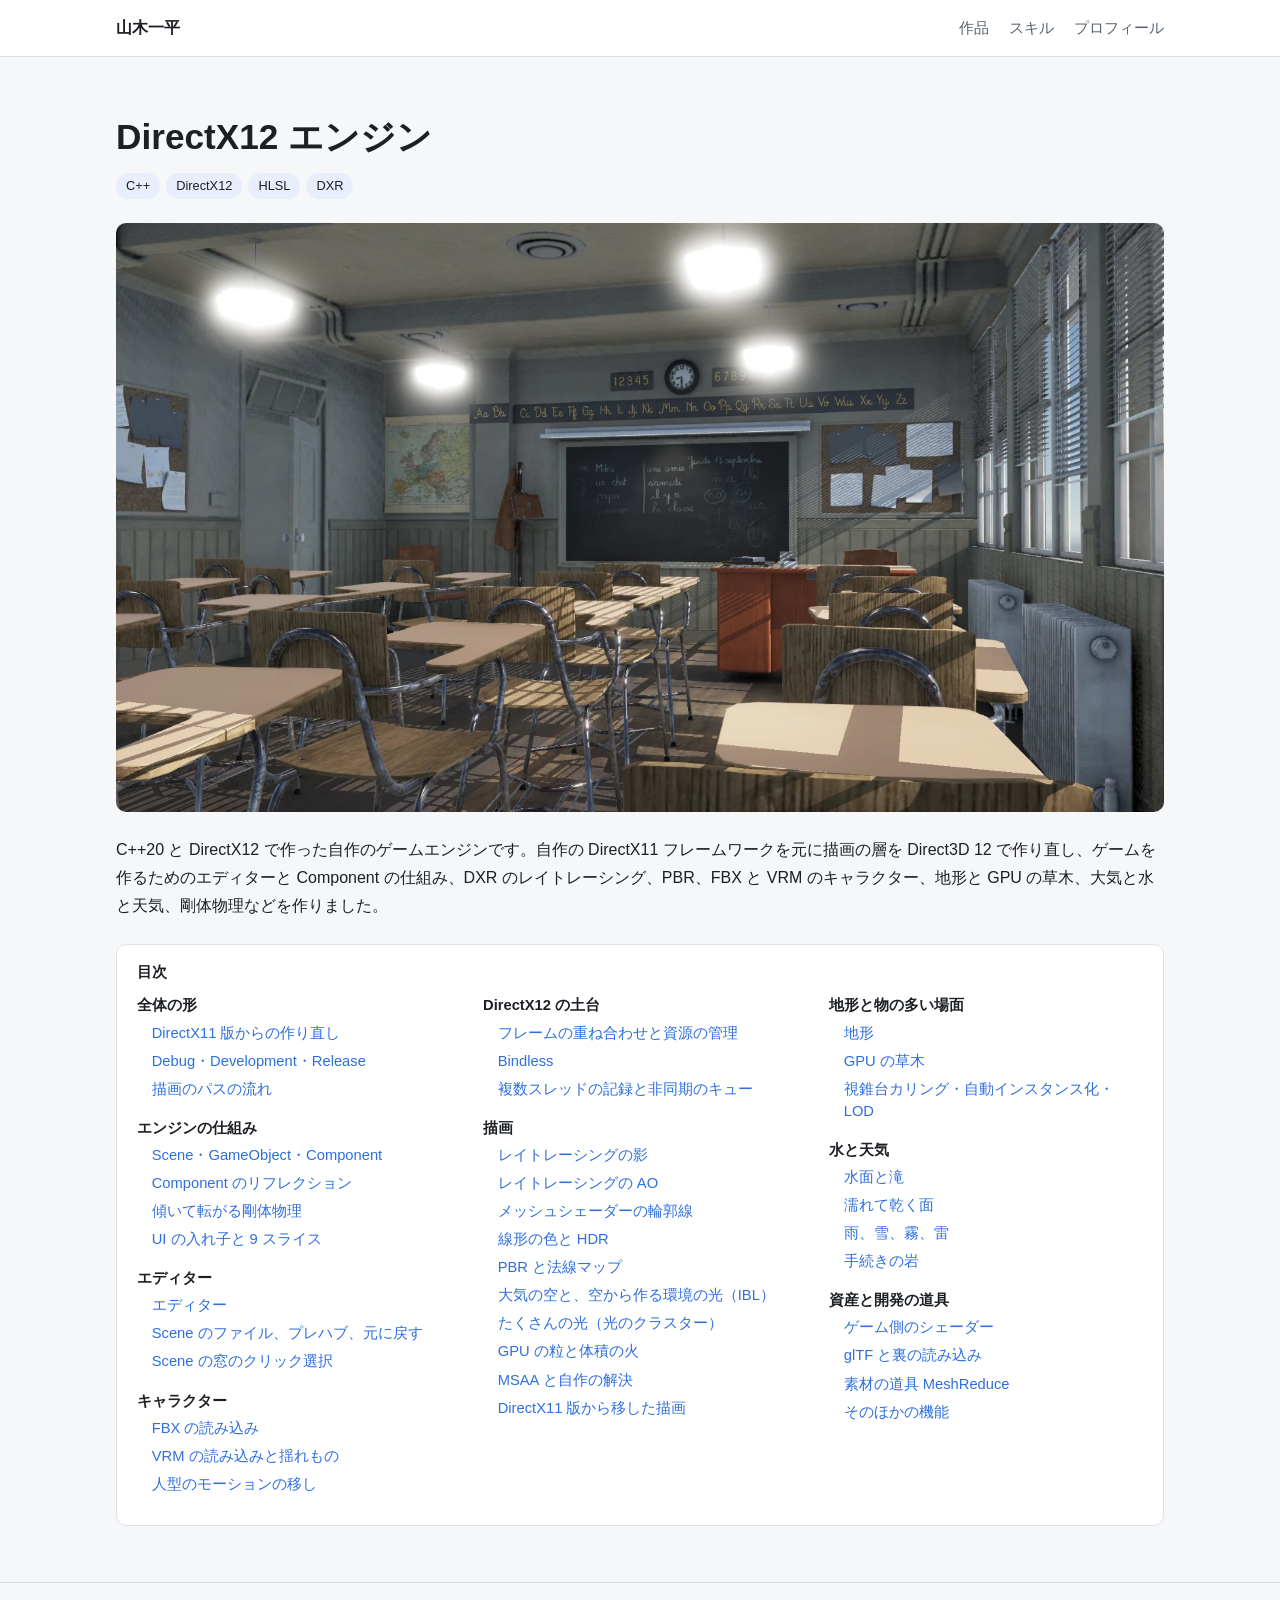
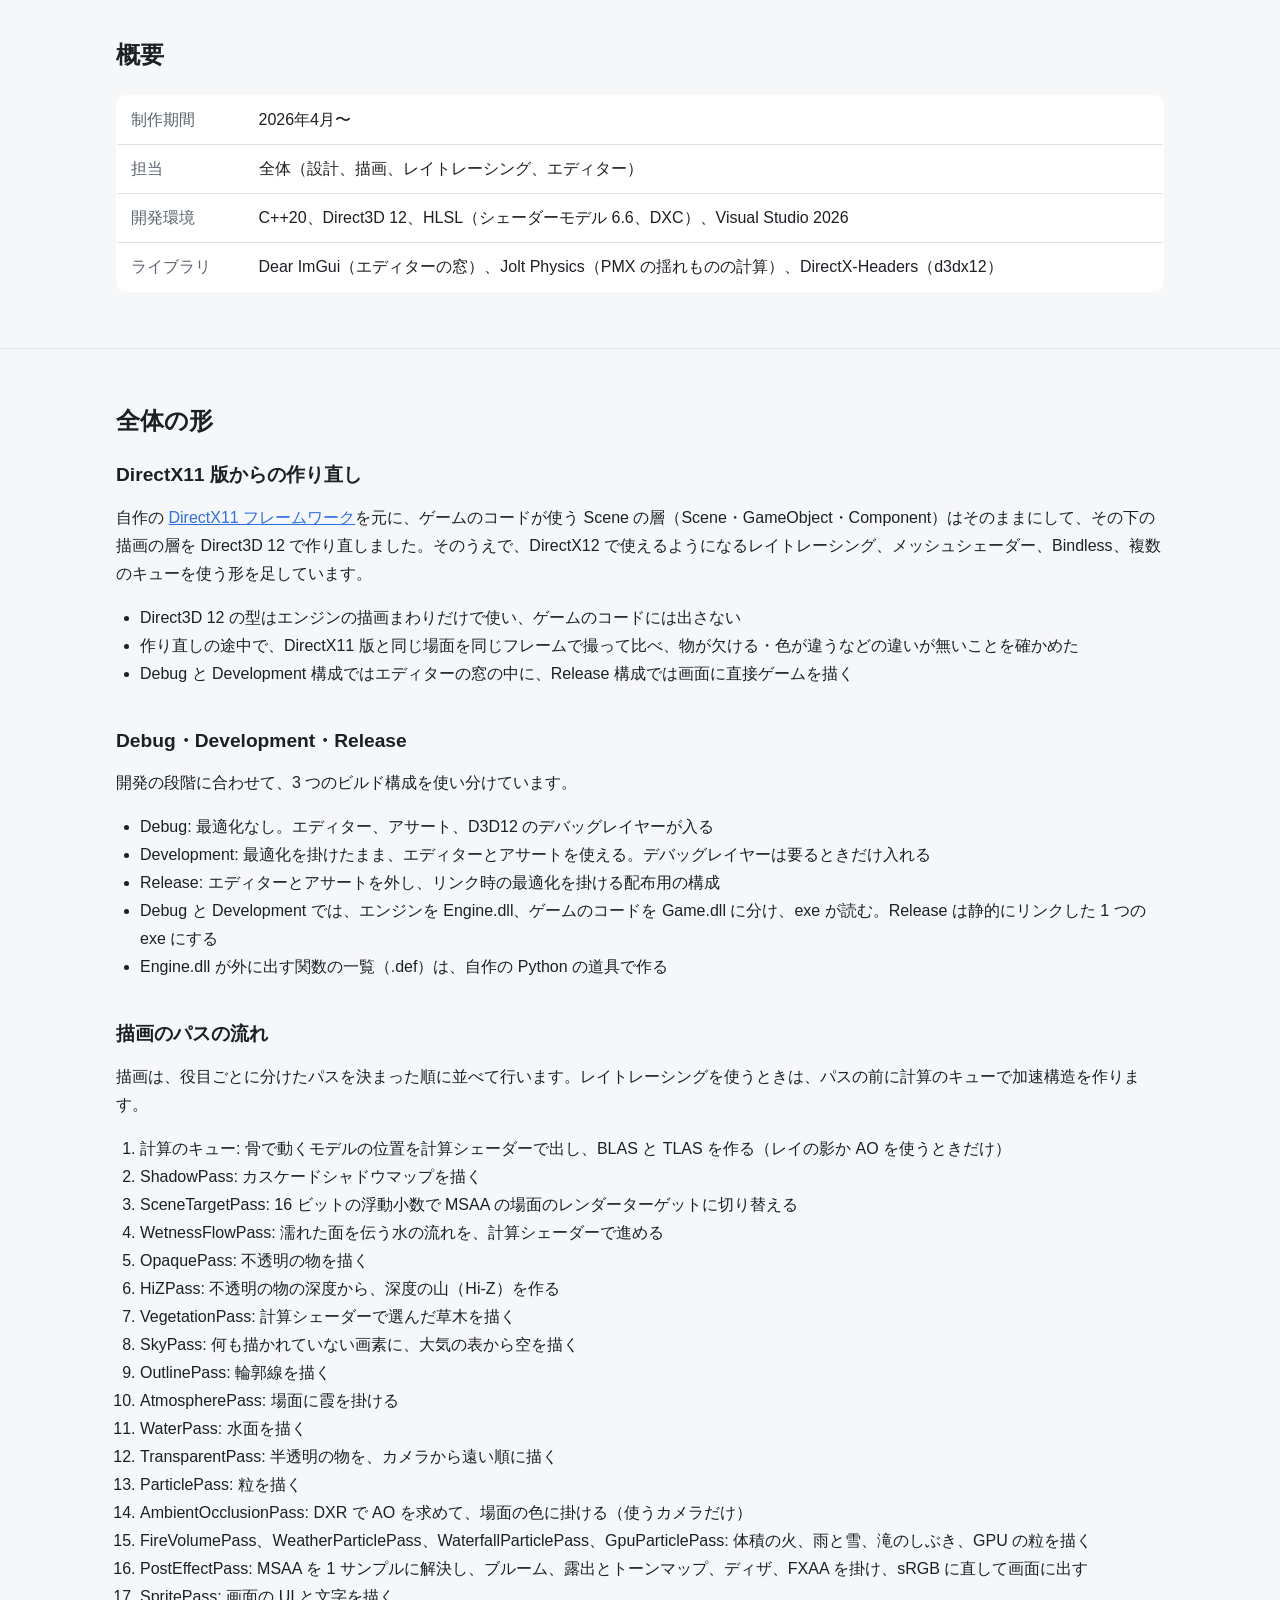
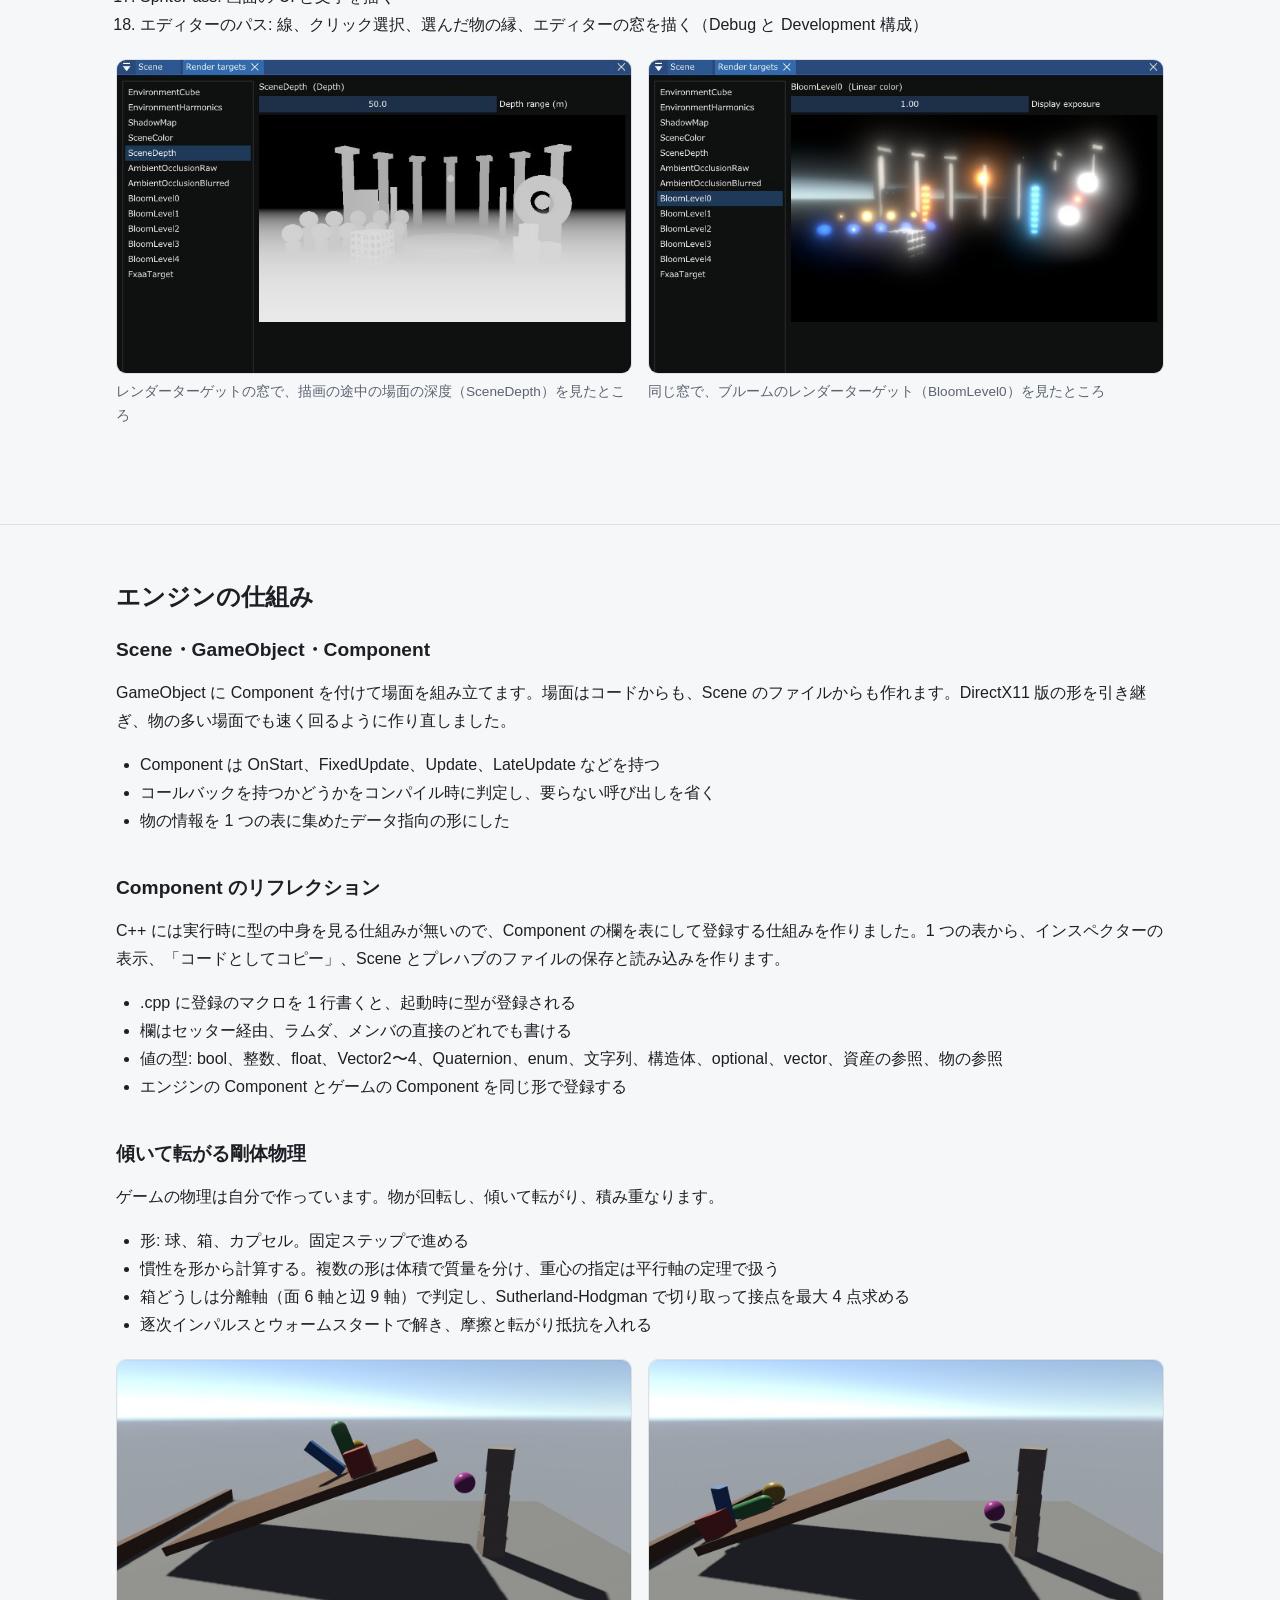
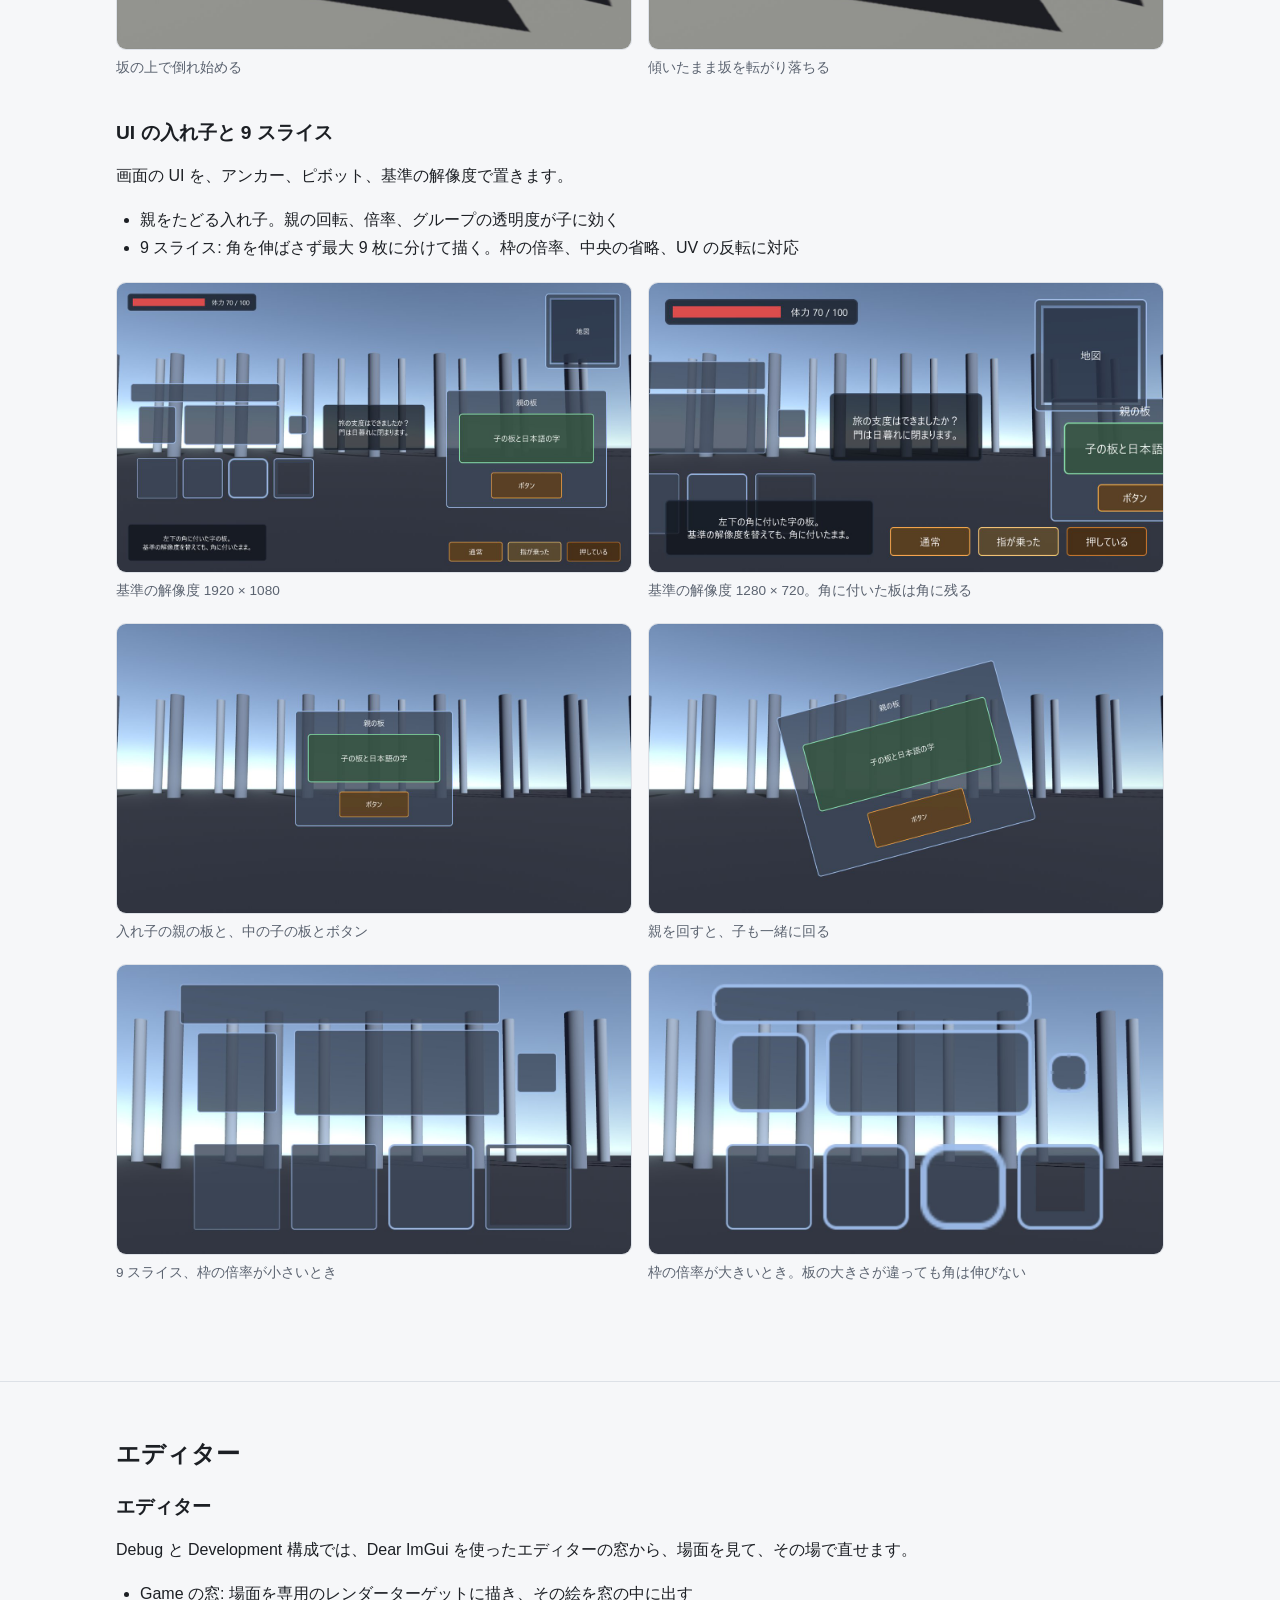
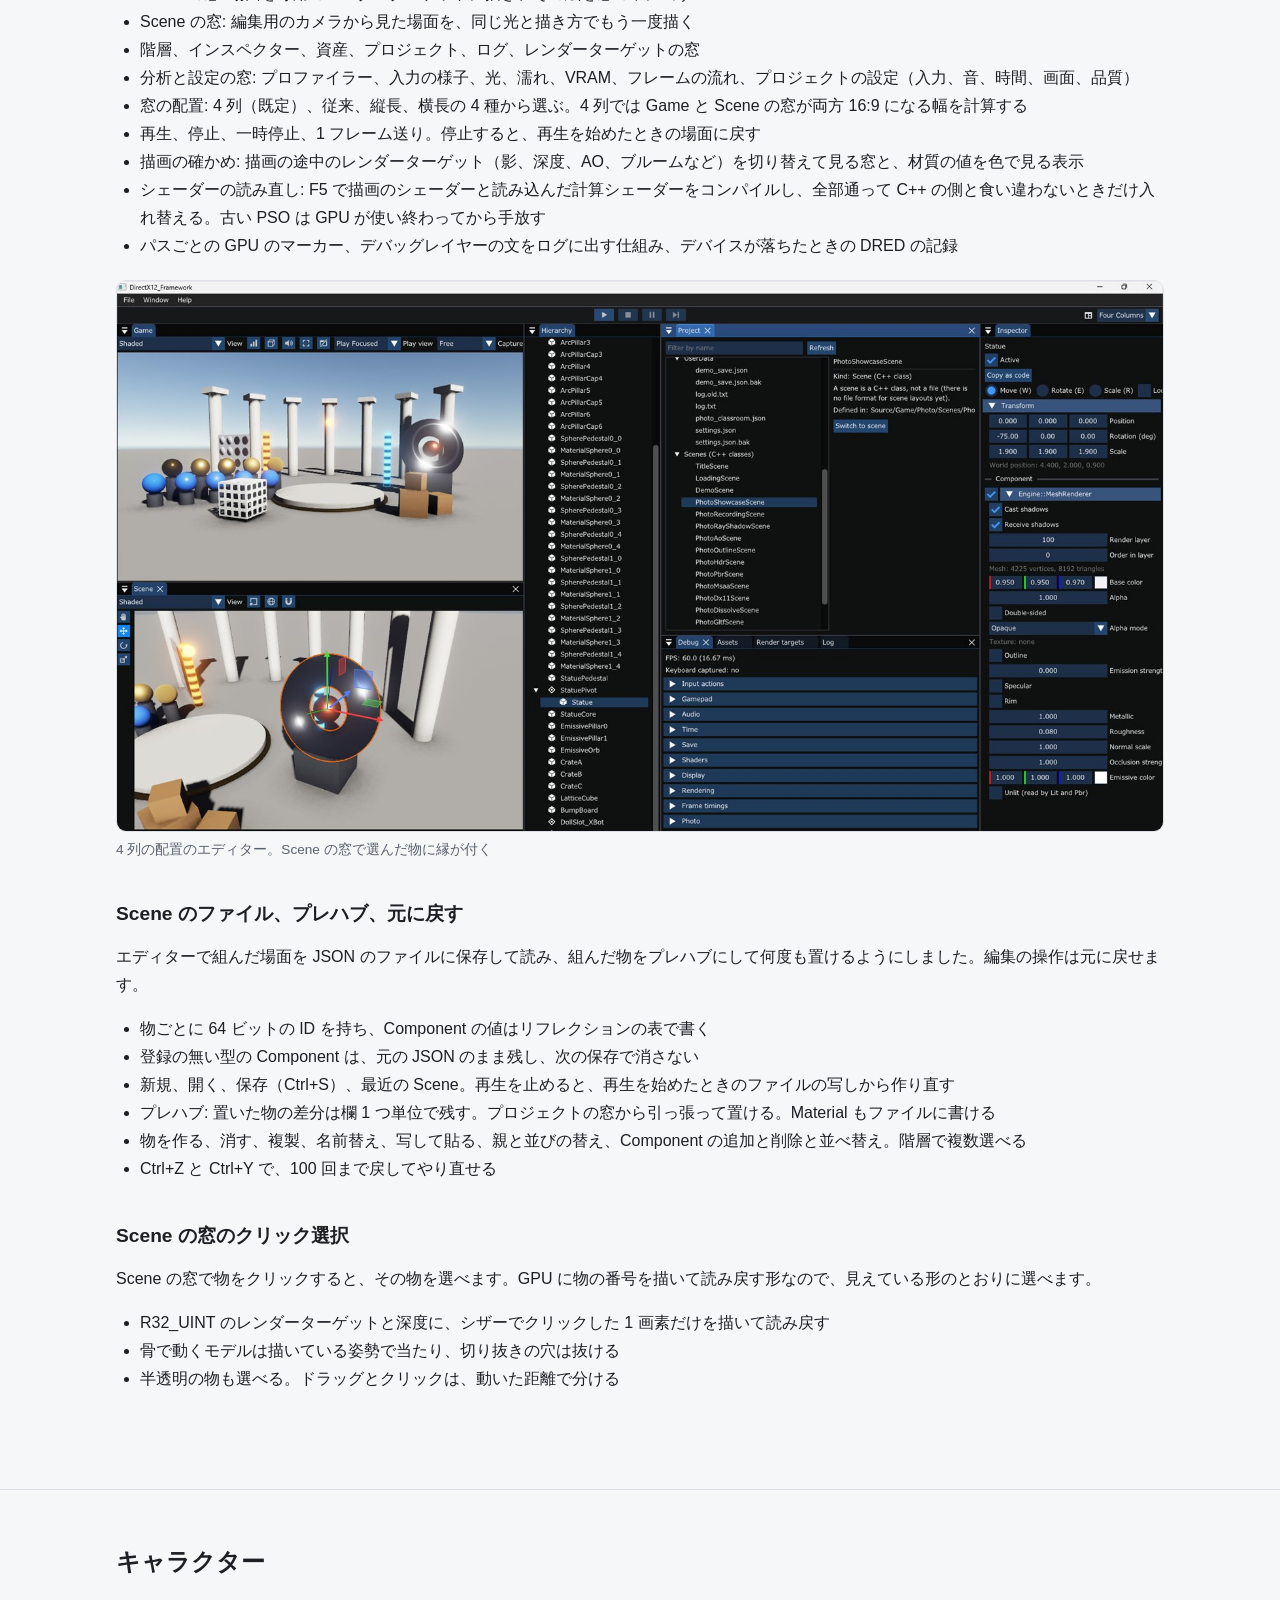
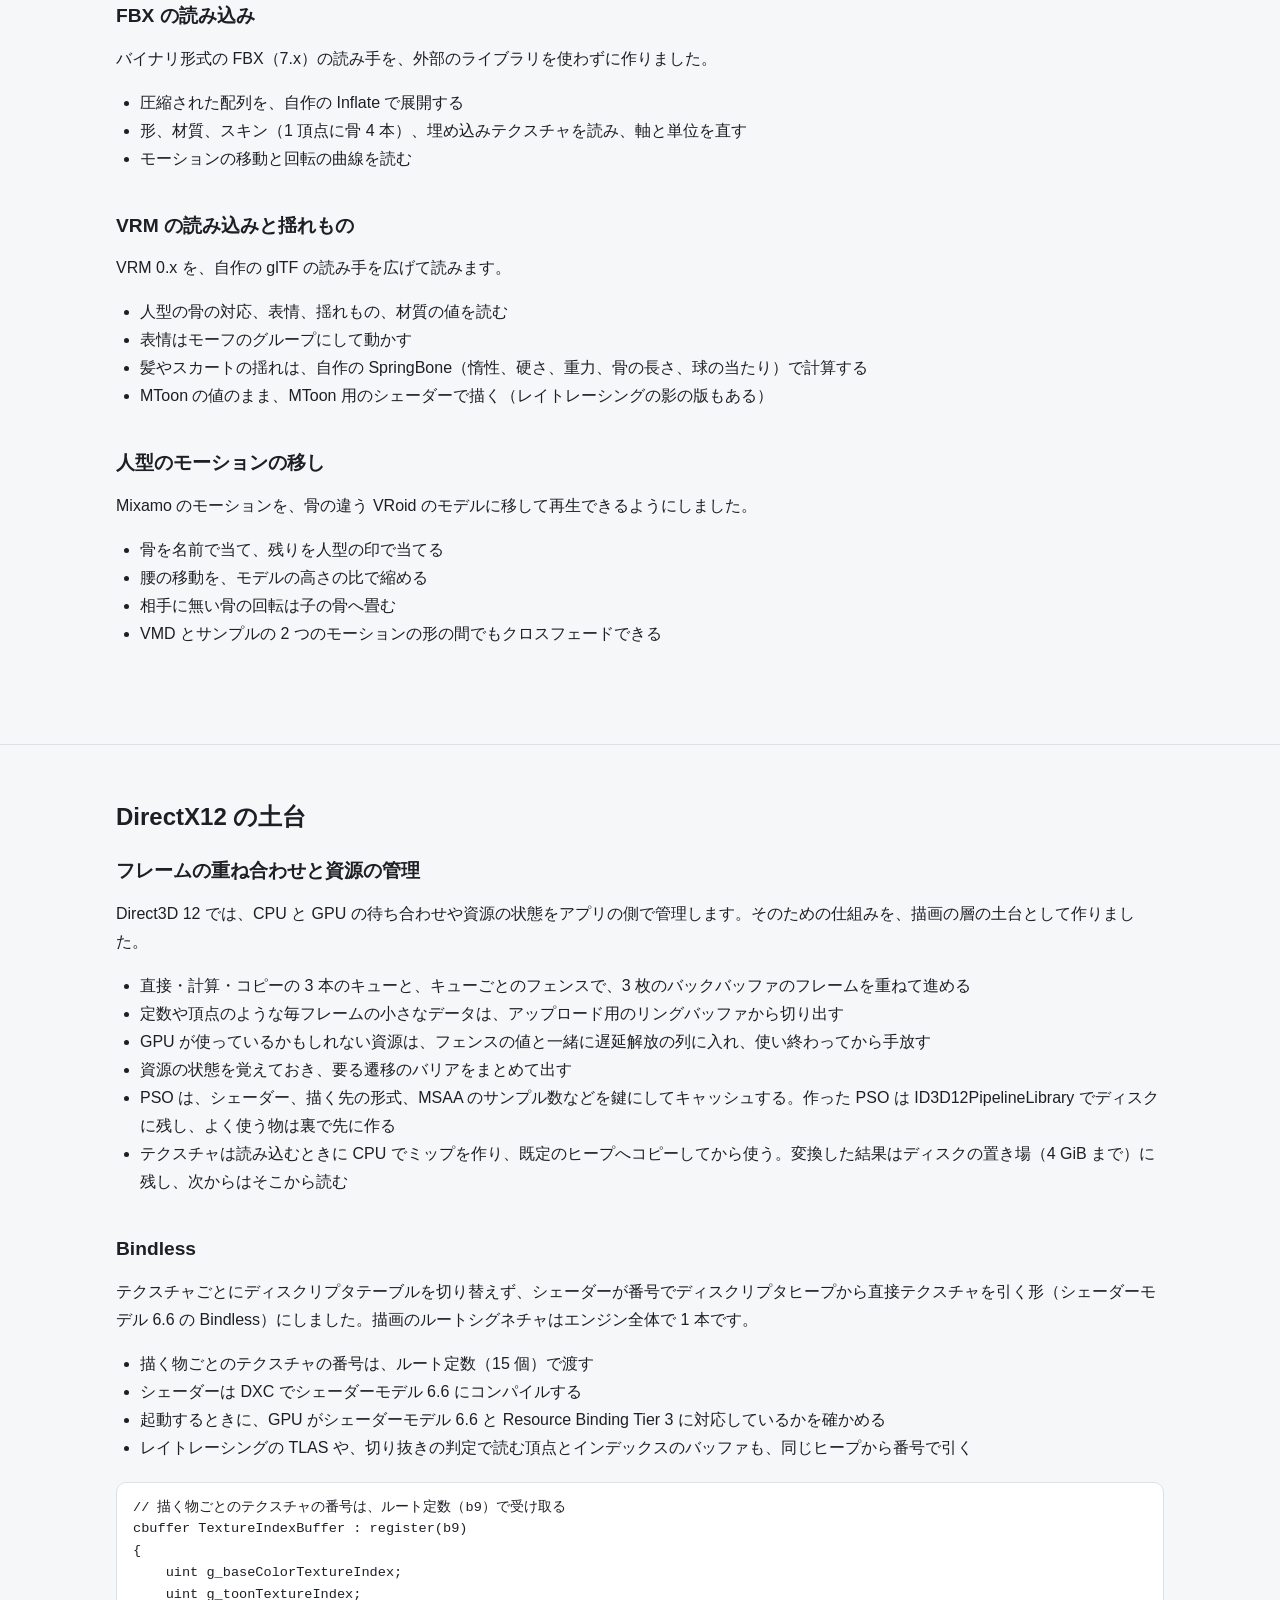
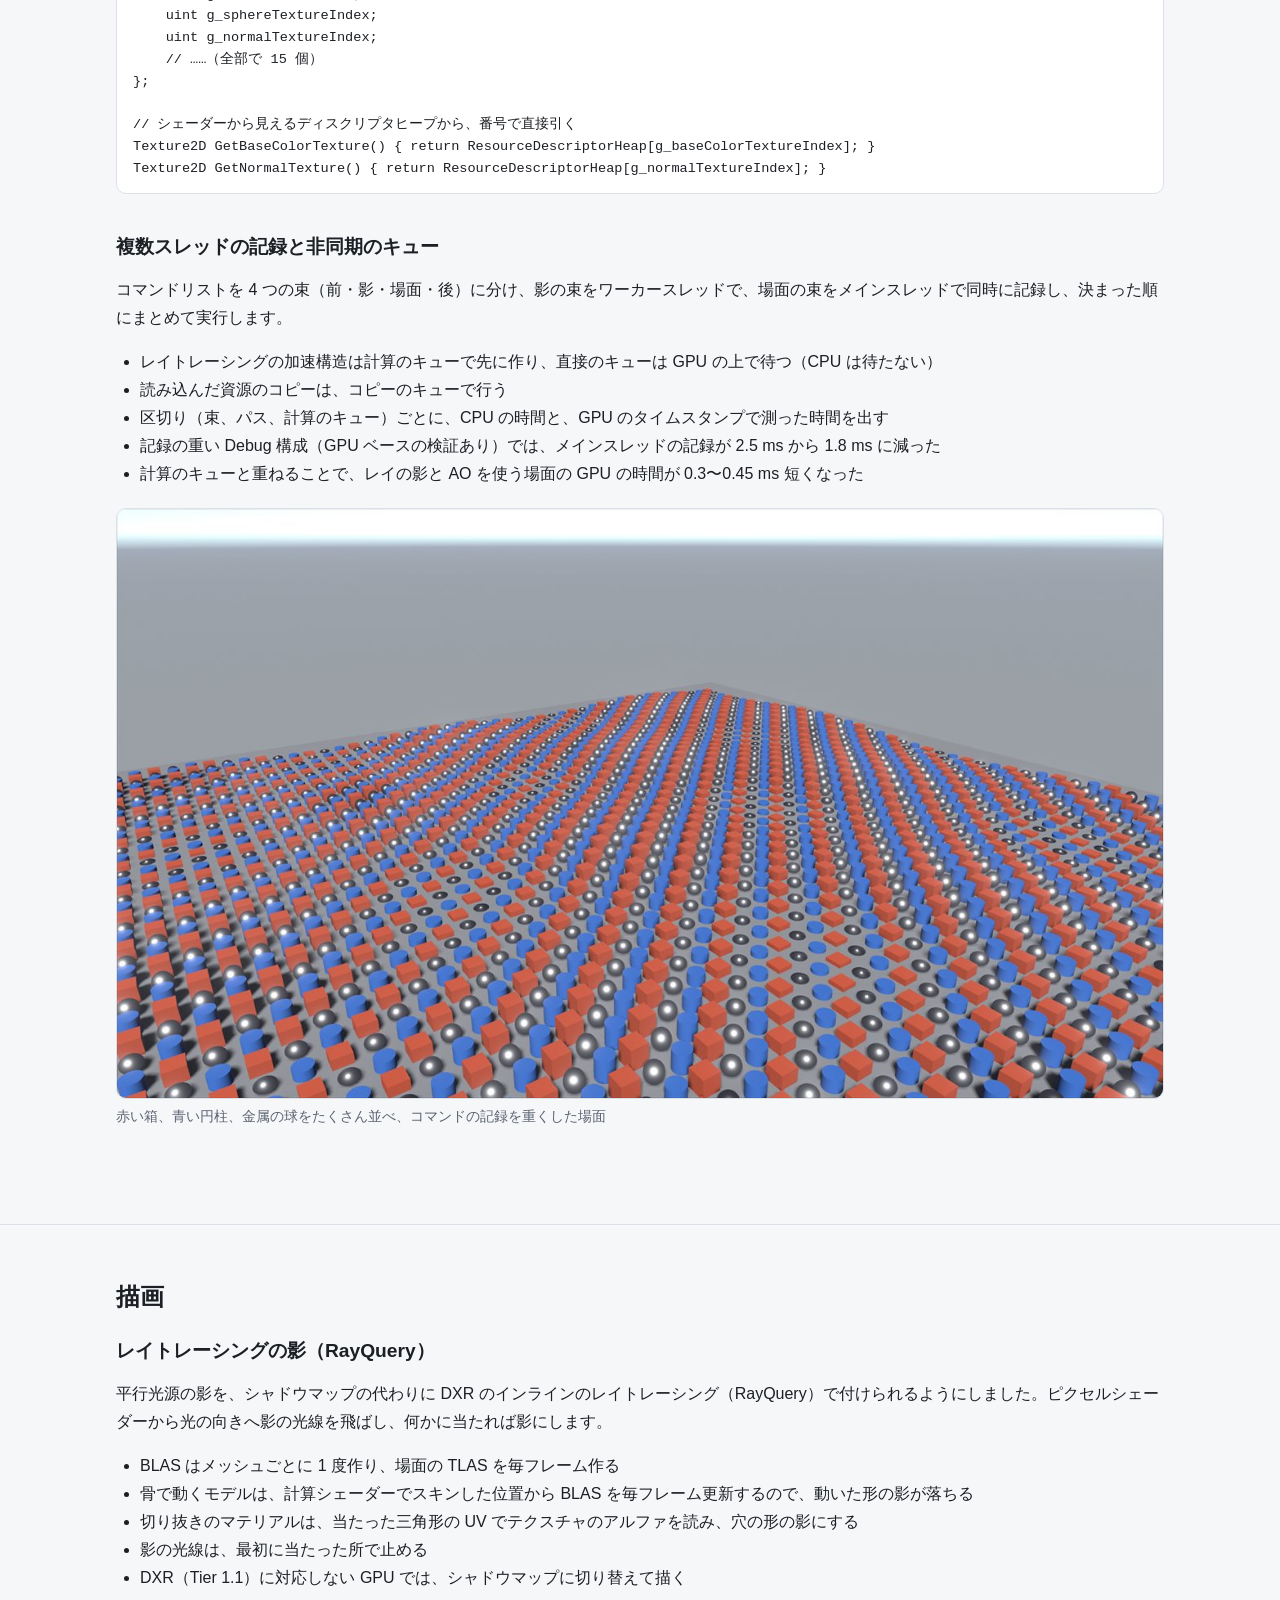
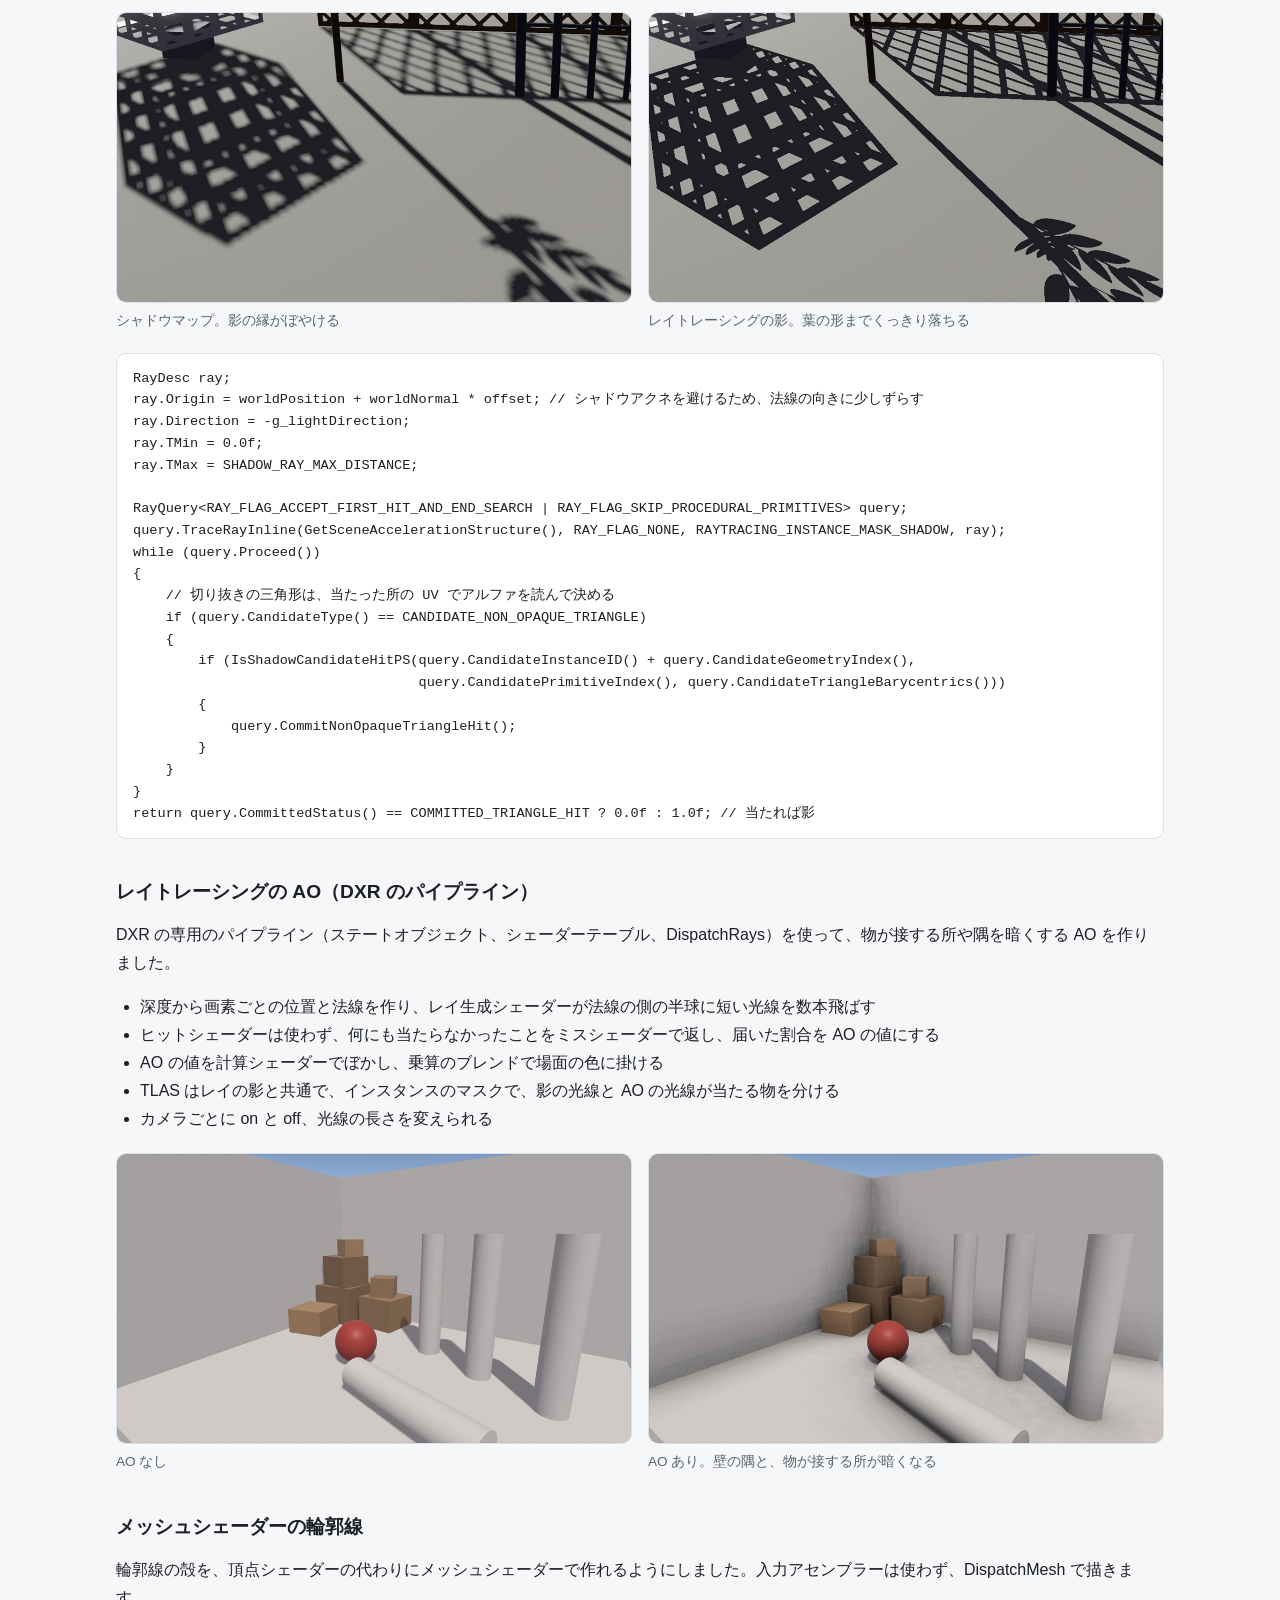
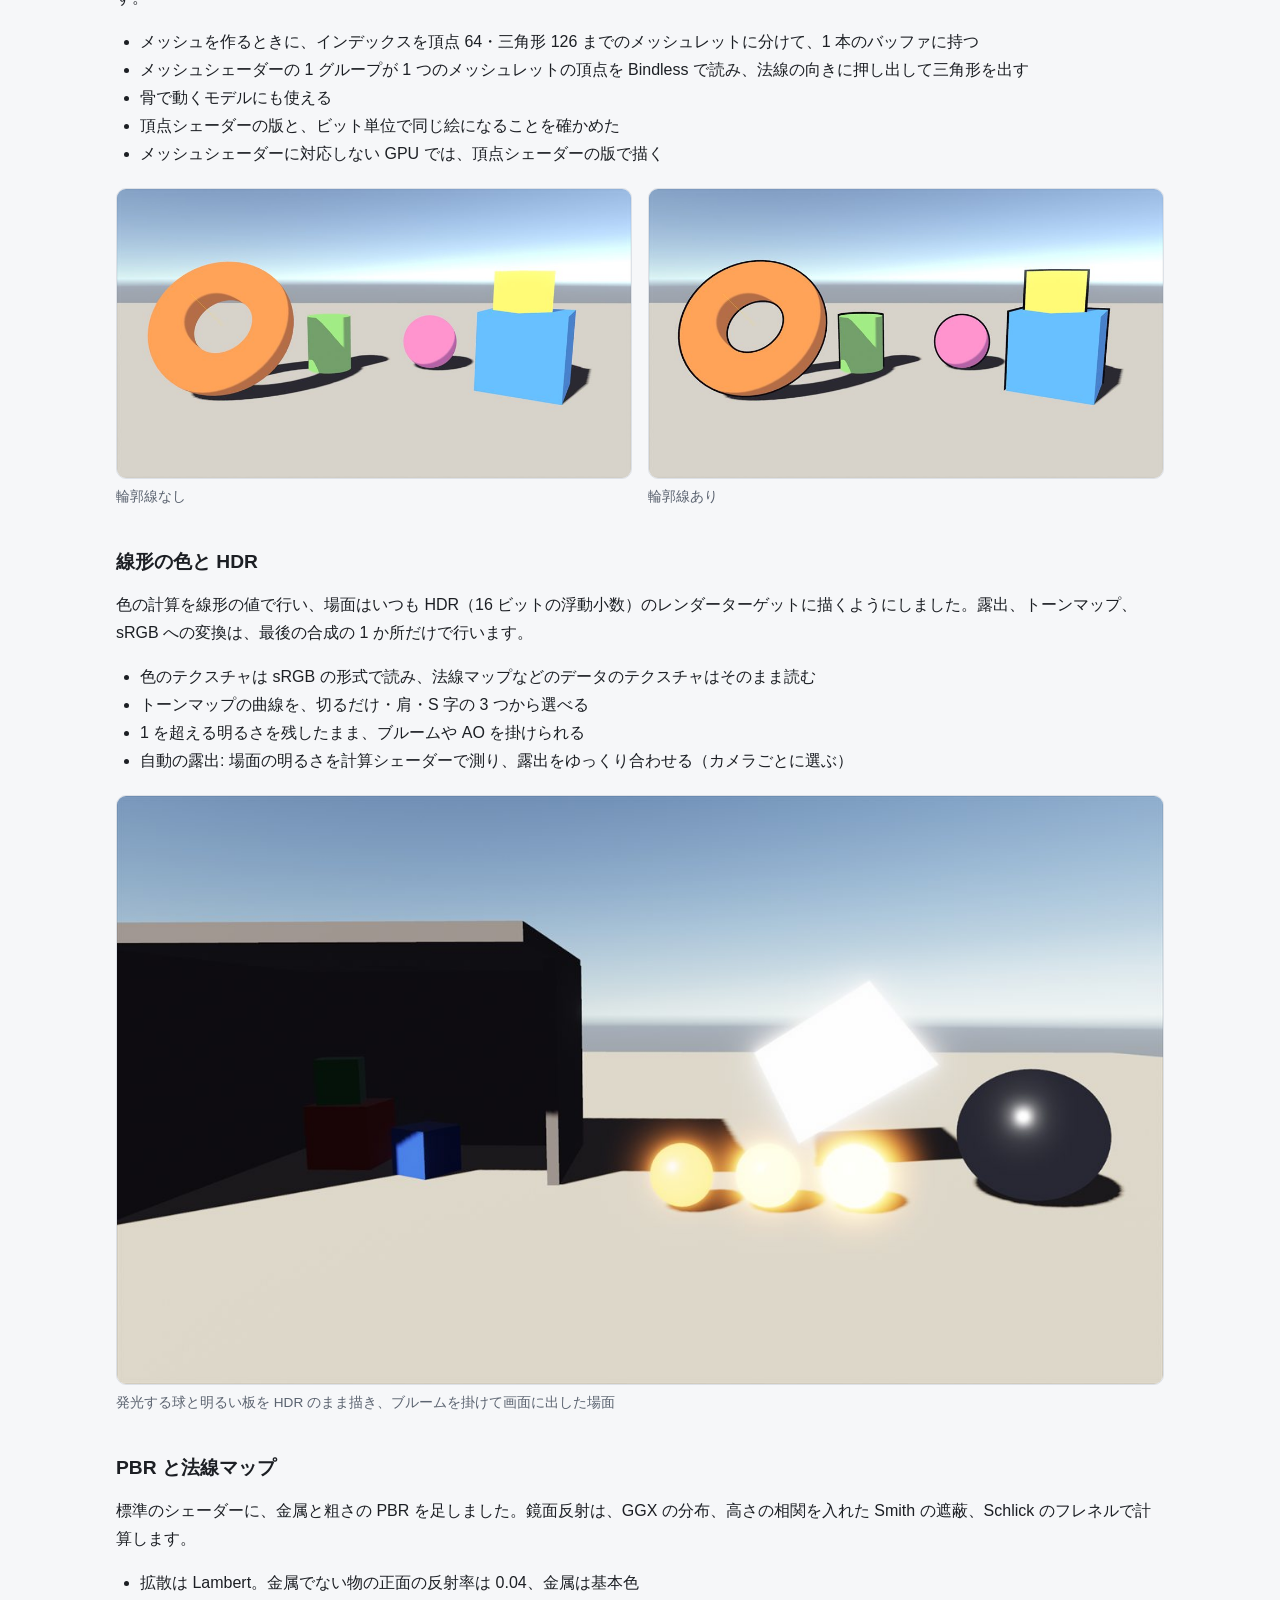
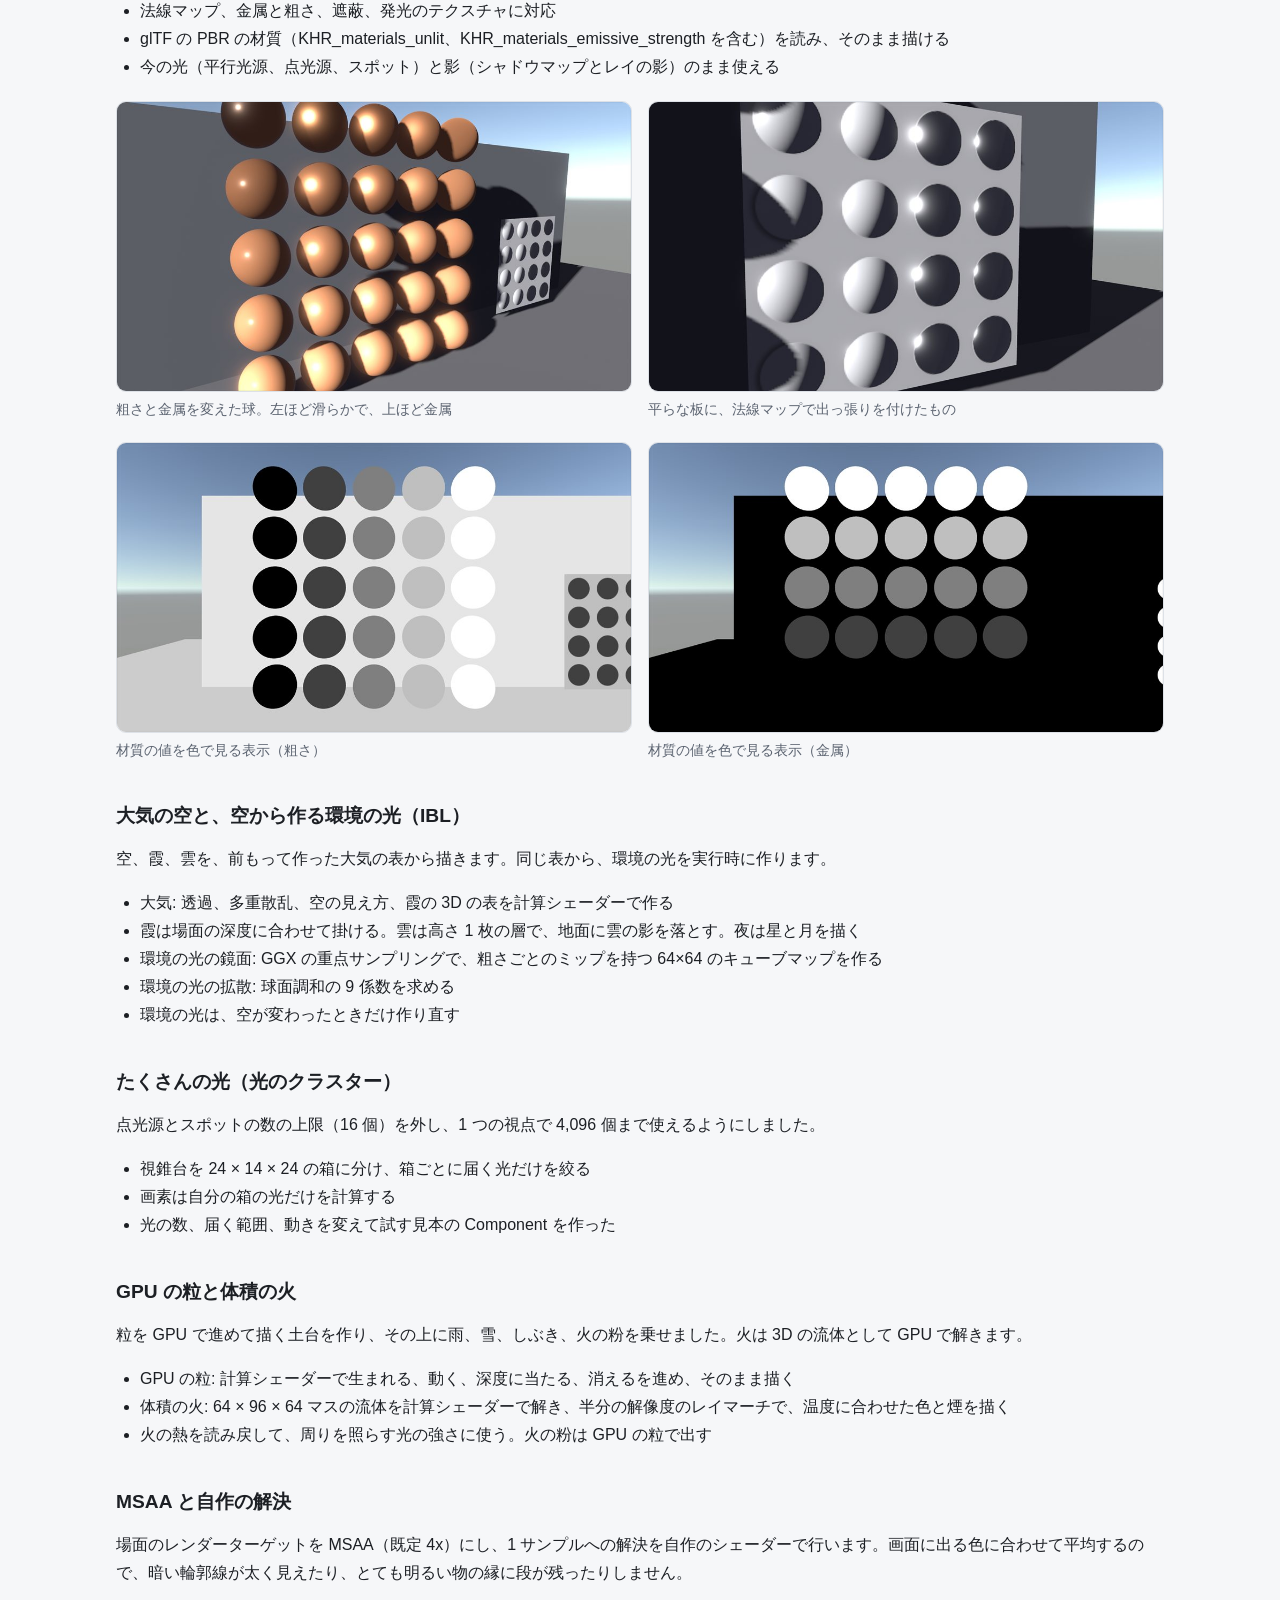
==== commit 5beb651b: "DirectX12 エンジンの新しい機能を追加し、古い記述を修正" ====
--- a/works/work01.html
+++ b/works/work01.html
@@ -4,7 +4,7 @@
   <meta charset="utf-8">
   <meta name="viewport" content="width=device-width, initial-scale=1">
   <title>DirectX12 エンジン | 山木一平</title>
-  <meta name="description" content="C++20 と DirectX12 で作った自作のゲームエンジンです。エディター、Component のリフレクション、DXR のレイトレーシング、PBR、FBX と VRM のキャラクター、地形と GPU の草木、剛体物理などを作りました。">
+  <meta name="description" content="C++20 と DirectX12 で作った自作のゲームエンジンです。エディター、Component のリフレクション、DXR のレイトレーシング、PBR、FBX と VRM のキャラクター、地形と GPU の草木、大気と水と天気、剛体物理などを作りました。">
   <link rel="stylesheet" href="../css/style.css?v=20261116-6">
 </head>
 <body>
@@ -34,7 +34,7 @@
         <div class="video">
           <img src="../images/work01/classroom.jpg" alt="窓から日の差す教室。机と椅子にブラインドの影が落ち、天井の照明が光り、奥に黒板がある場面" width="1600" height="900">
         </div>
-        <p>C++20 と DirectX12 で作った自作のゲームエンジンです。自作の DirectX11 フレームワークを元に描画の層を Direct3D 12 で作り直し、ゲームを作るためのエディターと Component の仕組み、DXR のレイトレーシング、PBR、FBX と VRM のキャラクター、地形と GPU の草木、剛体物理などを作りました。</p>
+        <p>C++20 と DirectX12 で作った自作のゲームエンジンです。自作の DirectX11 フレームワークを元に描画の層を Direct3D 12 で作り直し、ゲームを作るためのエディターと Component の仕組み、DXR のレイトレーシング、PBR、FBX と VRM のキャラクター、地形と GPU の草木、大気と水と天気、剛体物理などを作りました。</p>
 
         <nav class="toc" aria-label="目次">
           <p class="toc-title">目次</p>
@@ -60,6 +60,7 @@
               <a href="#editing">エディター</a>
               <ol>
                 <li><a href="#editor">エディター</a></li>
+                <li><a href="#scene-file">Scene のファイル、プレハブ、元に戻す</a></li>
                 <li><a href="#picking">Scene の窓のクリック選択</a></li>
               </ol>
             </li>
@@ -87,7 +88,9 @@
                 <li><a href="#mesh-shader">メッシュシェーダーの輪郭線</a></li>
                 <li><a href="#hdr">線形の色と HDR</a></li>
                 <li><a href="#pbr">PBR と法線マップ</a></li>
-                <li><a href="#ibl">空から作る環境の光（IBL）</a></li>
+                <li><a href="#ibl">大気の空と、空から作る環境の光（IBL）</a></li>
+                <li><a href="#many-lights">たくさんの光（光のクラスター）</a></li>
+                <li><a href="#gpu-particles">GPU の粒と体積の火</a></li>
                 <li><a href="#msaa">MSAA と自作の解決</a></li>
                 <li><a href="#from-dx11">DirectX11 版から移した描画</a></li>
               </ol>
@@ -101,6 +104,15 @@
               </ol>
             </li>
             <li>
+              <a href="#nature">水と天気</a>
+              <ol>
+                <li><a href="#water">水面と滝</a></li>
+                <li><a href="#wetness">濡れて乾く面</a></li>
+                <li><a href="#weather">雨、雪、霧、雷</a></li>
+                <li><a href="#rocks">手続きの岩</a></li>
+              </ol>
+            </li>
+            <li>
               <a href="#tools">資産と開発の道具</a>
               <ol>
                 <li><a href="#game-shader">ゲーム側のシェーダー</a></li>
@@ -147,6 +159,8 @@
             <li>Debug: 最適化なし。エディター、アサート、D3D12 のデバッグレイヤーが入る</li>
             <li>Development: 最適化を掛けたまま、エディターとアサートを使える。デバッグレイヤーは要るときだけ入れる</li>
             <li>Release: エディターとアサートを外し、リンク時の最適化を掛ける配布用の構成</li>
+            <li>Debug と Development では、エンジンを Engine.dll、ゲームのコードを Game.dll に分け、exe が読む。Release は静的にリンクした 1 つの exe にする</li>
+            <li>Engine.dll が外に出す関数の一覧（.def）は、自作の Python の道具で作る</li>
           </ul>
         </div>
 
@@ -157,13 +171,18 @@
             <li>計算のキュー: 骨で動くモデルの位置を計算シェーダーで出し、BLAS と TLAS を作る（レイの影か AO を使うときだけ）</li>
             <li>ShadowPass: カスケードシャドウマップを描く</li>
             <li>SceneTargetPass: 16 ビットの浮動小数で MSAA の場面のレンダーターゲットに切り替える</li>
+            <li>WetnessFlowPass: 濡れた面を伝う水の流れを、計算シェーダーで進める</li>
             <li>OpaquePass: 不透明の物を描く</li>
+            <li>HiZPass: 不透明の物の深度から、深度の山（Hi-Z）を作る</li>
             <li>VegetationPass: 計算シェーダーで選んだ草木を描く</li>
-            <li>SkyPass: 何も描かれていない画素に空を描く</li>
+            <li>SkyPass: 何も描かれていない画素に、大気の表から空を描く</li>
             <li>OutlinePass: 輪郭線を描く</li>
+            <li>AtmospherePass: 場面に霞を掛ける</li>
+            <li>WaterPass: 水面を描く</li>
             <li>TransparentPass: 半透明の物を、カメラから遠い順に描く</li>
             <li>ParticlePass: 粒を描く</li>
             <li>AmbientOcclusionPass: DXR で AO を求めて、場面の色に掛ける（使うカメラだけ）</li>
+            <li>FireVolumePass、WeatherParticlePass、WaterfallParticlePass、GpuParticlePass: 体積の火、雨と雪、滝のしぶき、GPU の粒を描く</li>
             <li>PostEffectPass: MSAA を 1 サンプルに解決し、ブルーム、露出とトーンマップ、ディザ、FXAA を掛け、sRGB に直して画面に出す</li>
             <li>SpritePass: 画面の UI と文字を描く</li>
             <li>エディターのパス: 線、クリック選択、選んだ物の縁、エディターの窓を描く（Debug と Development 構成）</li>
@@ -188,7 +207,7 @@
 
         <div class="feature" id="component">
           <h3>Scene・GameObject・Component</h3>
-          <p>コードで GameObject を作って Component を付け、場面を組み立てます。DirectX11 版の形を引き継ぎ、物の多い場面でも速く回るように作り直しました。</p>
+          <p>GameObject に Component を付けて場面を組み立てます。場面はコードからも、Scene のファイルからも作れます。DirectX11 版の形を引き継ぎ、物の多い場面でも速く回るように作り直しました。</p>
           <ul>
             <li>Component は OnStart、FixedUpdate、Update、LateUpdate などを持つ</li>
             <li>コールバックを持つかどうかをコンパイル時に判定し、要らない呼び出しを省く</li>
@@ -198,11 +217,11 @@
 
         <div class="feature" id="reflection">
           <h3>Component のリフレクション</h3>
-          <p>C++ には実行時に型の中身を見る仕組みが無いので、Component の欄を表にして登録する仕組みを作りました。1 つの表から、インスペクターの表示と「コードとしてコピー」を作ります。</p>
+          <p>C++ には実行時に型の中身を見る仕組みが無いので、Component の欄を表にして登録する仕組みを作りました。1 つの表から、インスペクターの表示、「コードとしてコピー」、Scene とプレハブのファイルの保存と読み込みを作ります。</p>
           <ul>
             <li>.cpp に登録のマクロを 1 行書くと、起動時に型が登録される</li>
             <li>欄はセッター経由、ラムダ、メンバの直接のどれでも書ける</li>
-            <li>値の型: bool、整数、float、Vector2〜4、Quaternion、enum、文字列、構造体、optional、vector</li>
+            <li>値の型: bool、整数、float、Vector2〜4、Quaternion、enum、文字列、構造体、optional、vector、資産の参照、物の参照</li>
             <li>エンジンの Component とゲームの Component を同じ形で登録する</li>
           </ul>
         </div>
@@ -280,8 +299,9 @@
             <li>Game の窓: 場面を専用のレンダーターゲットに描き、その絵を窓の中に出す</li>
             <li>Scene の窓: 編集用のカメラから見た場面を、同じ光と描き方でもう一度描く</li>
             <li>階層、インスペクター、資産、プロジェクト、ログ、レンダーターゲットの窓</li>
-            <li>窓の配置: 既定の形と 4 列の形を切り替える。4 列では Game と Scene の窓が両方 16:9 になる幅を計算する</li>
-            <li>再生、停止、一時停止、1 フレーム送り。停止すると、再生を始めたときの場面をコードから作り直す</li>
+            <li>分析と設定の窓: プロファイラー、入力の様子、光、濡れ、VRAM、フレームの流れ、プロジェクトの設定（入力、音、時間、画面、品質）</li>
+            <li>窓の配置: 4 列（既定）、従来、縦長、横長の 4 種から選ぶ。4 列では Game と Scene の窓が両方 16:9 になる幅を計算する</li>
+            <li>再生、停止、一時停止、1 フレーム送り。停止すると、再生を始めたときの場面に戻す</li>
             <li>描画の確かめ: 描画の途中のレンダーターゲット（影、深度、AO、ブルームなど）を切り替えて見る窓と、材質の値を色で見る表示</li>
             <li>シェーダーの読み直し: F5 で描画のシェーダーと読み込んだ計算シェーダーをコンパイルし、全部通って C++ の側と食い違わないときだけ入れ替える。古い PSO は GPU が使い終わってから手放す</li>
             <li>パスごとの GPU のマーカー、デバッグレイヤーの文をログに出す仕組み、デバイスが落ちたときの DRED の記録</li>
@@ -292,6 +312,19 @@
           </figure>
         </div>
 
+        <div class="feature" id="scene-file">
+          <h3>Scene のファイル、プレハブ、元に戻す</h3>
+          <p>エディターで組んだ場面を JSON のファイルに保存して読み、組んだ物をプレハブにして何度も置けるようにしました。編集の操作は元に戻せます。</p>
+          <ul>
+            <li>物ごとに 64 ビットの ID を持ち、Component の値はリフレクションの表で書く</li>
+            <li>登録の無い型の Component は、元の JSON のまま残し、次の保存で消さない</li>
+            <li>新規、開く、保存（Ctrl+S）、最近の Scene。再生を止めると、再生を始めたときのファイルの写しから作り直す</li>
+            <li>プレハブ: 置いた物の差分は欄 1 つ単位で残す。プロジェクトの窓から引っ張って置ける。Material もファイルに書ける</li>
+            <li>物を作る、消す、複製、名前替え、写して貼る、親と並びの替え、Component の追加と削除と並べ替え。階層で複数選べる</li>
+            <li>Ctrl+Z と Ctrl+Y で、100 回まで戻してやり直せる</li>
+          </ul>
+        </div>
+
         <div class="feature" id="picking">
           <h3>Scene の窓のクリック選択</h3>
           <p>Scene の窓で物をクリックすると、その物を選べます。GPU に物の番号を描いて読み戻す形なので、見えている形のとおりに選べます。</p>
@@ -325,7 +358,7 @@
             <li>人型の骨の対応、表情、揺れもの、材質の値を読む</li>
             <li>表情はモーフのグループにして動かす</li>
             <li>髪やスカートの揺れは、自作の SpringBone（惰性、硬さ、重力、骨の長さ、球の当たり）で計算する</li>
-            <li>MToon の値を、エンジンの Toon シェーダーの値へ変換して描く</li>
+            <li>MToon の値のまま、MToon 用のシェーダーで描く（レイトレーシングの影の版もある）</li>
           </ul>
         </div>
 
@@ -354,8 +387,8 @@
             <li>定数や頂点のような毎フレームの小さなデータは、アップロード用のリングバッファから切り出す</li>
             <li>GPU が使っているかもしれない資源は、フェンスの値と一緒に遅延解放の列に入れ、使い終わってから手放す</li>
             <li>資源の状態を覚えておき、要る遷移のバリアをまとめて出す</li>
-            <li>PSO は、シェーダー、描く先の形式、MSAA のサンプル数などを鍵にしてキャッシュする</li>
-            <li>テクスチャは読み込むときに CPU でミップを作り、既定のヒープへコピーしてから使う</li>
+            <li>PSO は、シェーダー、描く先の形式、MSAA のサンプル数などを鍵にしてキャッシュする。作った PSO は ID3D12PipelineLibrary でディスクに残し、よく使う物は裏で先に作る</li>
+            <li>テクスチャは読み込むときに CPU でミップを作り、既定のヒープへコピーしてから使う。変換した結果はディスクの置き場（4 GiB まで）に残し、次からはそこから読む</li>
           </ul>
         </div>
 
@@ -363,7 +396,7 @@
           <h3>Bindless</h3>
           <p>テクスチャごとにディスクリプタテーブルを切り替えず、シェーダーが番号でディスクリプタヒープから直接テクスチャを引く形（シェーダーモデル 6.6 の Bindless）にしました。描画のルートシグネチャはエンジン全体で 1 本です。</p>
           <ul>
-            <li>描く物ごとのテクスチャの番号は、ルート定数（14 個）で渡す</li>
+            <li>描く物ごとのテクスチャの番号は、ルート定数（15 個）で渡す</li>
             <li>シェーダーは DXC でシェーダーモデル 6.6 にコンパイルする</li>
             <li>起動するときに、GPU がシェーダーモデル 6.6 と Resource Binding Tier 3 に対応しているかを確かめる</li>
             <li>レイトレーシングの TLAS や、切り抜きの判定で読む頂点とインデックスのバッファも、同じヒープから番号で引く</li>
@@ -375,7 +408,7 @@
     uint g_toonTextureIndex;
     uint g_sphereTextureIndex;
     uint g_normalTextureIndex;
-    // ……（全部で 14 個）
+    // ……（全部で 15 個）
 };
 
 // シェーダーから見えるディスクリプタヒープから、番号で直接引く
@@ -499,6 +532,7 @@
             <li>色のテクスチャは sRGB の形式で読み、法線マップなどのデータのテクスチャはそのまま読む</li>
             <li>トーンマップの曲線を、切るだけ・肩・S 字の 3 つから選べる</li>
             <li>1 を超える明るさを残したまま、ブルームや AO を掛けられる</li>
+            <li>自動の露出: 場面の明るさを計算シェーダーで測り、露出をゆっくり合わせる（カメラごとに選ぶ）</li>
           </ul>
           <figure class="figure">
             <img src="../images/work01/hdr.jpg" alt="砂の地面に、光る 3 つの球と白く明るい板、黒い金属の球を置き、球の周りがにじんでいる場面" width="1280" height="720" loading="lazy">
@@ -538,12 +572,34 @@
         </div>
 
         <div class="feature" id="ibl">
-          <h3>空から作る環境の光（IBL）</h3>
-          <p>空の式を計算シェーダーで評価して、環境の光を実行時に作ります。</p>
-          <ul>
-            <li>鏡面: GGX の重点サンプリングで、粗さごとのミップを持つ 64×64 のキューブマップを作る</li>
-            <li>拡散: 球面調和の 9 係数を求める</li>
-            <li>毎フレーム作り直しても、RTX 4060 Laptop で約 0.06 ms（Release、720p）</li>
+          <h3>大気の空と、空から作る環境の光（IBL）</h3>
+          <p>空、霞、雲を、前もって作った大気の表から描きます。同じ表から、環境の光を実行時に作ります。</p>
+          <ul>
+            <li>大気: 透過、多重散乱、空の見え方、霞の 3D の表を計算シェーダーで作る</li>
+            <li>霞は場面の深度に合わせて掛ける。雲は高さ 1 枚の層で、地面に雲の影を落とす。夜は星と月を描く</li>
+            <li>環境の光の鏡面: GGX の重点サンプリングで、粗さごとのミップを持つ 64×64 のキューブマップを作る</li>
+            <li>環境の光の拡散: 球面調和の 9 係数を求める</li>
+            <li>環境の光は、空が変わったときだけ作り直す</li>
+          </ul>
+        </div>
+
+        <div class="feature" id="many-lights">
+          <h3>たくさんの光（光のクラスター）</h3>
+          <p>点光源とスポットの数の上限（16 個）を外し、1 つの視点で 4,096 個まで使えるようにしました。</p>
+          <ul>
+            <li>視錐台を 24 × 14 × 24 の箱に分け、箱ごとに届く光だけを絞る</li>
+            <li>画素は自分の箱の光だけを計算する</li>
+            <li>光の数、届く範囲、動きを変えて試す見本の Component を作った</li>
+          </ul>
+        </div>
+
+        <div class="feature" id="gpu-particles">
+          <h3>GPU の粒と体積の火</h3>
+          <p>粒を GPU で進めて描く土台を作り、その上に雨、雪、しぶき、火の粉を乗せました。火は 3D の流体として GPU で解きます。</p>
+          <ul>
+            <li>GPU の粒: 計算シェーダーで生まれる、動く、深度に当たる、消えるを進め、そのまま描く</li>
+            <li>体積の火: 64 × 96 × 64 マスの流体を計算シェーダーで解き、半分の解像度のレイマーチで、温度に合わせた色と煙を描く</li>
+            <li>火の熱を読み戻して、周りを照らす光の強さに使う。火の粉は GPU の粒で出す</li>
           </ul>
         </div>
 
@@ -618,7 +674,19 @@
             <li>同じ入力なら同じ配置になる</li>
             <li>計算シェーダーで 1 本ずつ視錐台と距離で選び、LOD を決める</li>
             <li>描く数も GPU が書き、ExecuteIndirect で描く。CPU は見える数を読み戻さない</li>
-          </ul>
+            <li>Hi-Z の遮蔽カリング: 不透明の物の深度から深度の山を作り、手前の物に隠れた草木を外す</li>
+            <li>流れるノイズの風で低木と木を揺らし、影も一緒に揺れる。草木も影を落とす</li>
+          </ul>
+          <div class="compare">
+            <figure class="figure">
+              <img src="../images/work01/vegetation-sakura.jpg" alt="草原の真ん中に桜の木が立ち、奥に針葉樹の森と岩山が広がる場面" width="1280" height="720" loading="lazy">
+              <figcaption>草原と森の中の桜</figcaption>
+            </figure>
+            <figure class="figure">
+              <img src="../images/work01/vegetation-grass.jpg" alt="地面の近くから見上げた草むら。草の葉が一枚ずつ並び、桜の花びらが舞っている" width="1280" height="720" loading="lazy">
+              <figcaption>地面の近くから見た草むら</figcaption>
+            </figure>
+          </div>
         </div>
 
         <div class="feature" id="culling">
@@ -628,6 +696,7 @@
             <li>視錐台カリング: 球で判定し、視点と影の段ごとに行う。影を落とす 20,000 個で、影の記録が 21.19 ms から 1.12 ms に減った</li>
             <li>自動インスタンス化: 同じメッシュと Material の物をまとめて描く。7,000 個で、不透明の記録が 0.92 ms から 0.05 ms に減った</li>
             <li>LodGroup: 最大 8 段を画面の大きさで選び、ディザで切り替える</li>
+            <li>LOD の段の自動の作成: インスペクターで減らす割合を選ぶと、裏のスレッドでメッシュを減らして段を作り、結果をディスクに残す</li>
             <li>数値は Release、RTX 4060 Laptop、i7-13700H、720p、同じ立方体を並べた場面で測った</li>
           </ul>
           <div class="compare">
@@ -640,6 +709,51 @@
               <figcaption>LOD の段の色分け。近い順に赤、緑、青</figcaption>
             </figure>
           </div>
+        </div>
+      </div>
+    </section>
+
+    <section id="nature">
+      <div class="container">
+        <h2 class="section-title">水と天気</h2>
+
+        <div class="feature" id="water">
+          <h3>水面と滝</h3>
+          <p>池や川の水面を、高さ、深さ、流れ、泡を持つ水の場から描きます。</p>
+          <ul>
+            <li>描いた場面の色を写し取り、屈折と水際の色に使う</li>
+            <li>滝の水の幕と、滝つぼのしぶきと霧を描く</li>
+          </ul>
+        </div>
+
+        <div class="feature" id="wetness">
+          <h3>濡れて乾く面</h3>
+          <p>物と地形が、雨や水に触れると濡れ、時間がたつと乾きます。濡れた面は暗くなり、つやが出ます。</p>
+          <ul>
+            <li>濡らす元: 雨、置いた箱の範囲、水面</li>
+            <li>頂点ごとの水の流れを計算シェーダーで進め、面を伝う筋と水滴を描く。下の縁からは滴が落ちる</li>
+            <li>地形の層にも、濡れと雪の白さが付く</li>
+          </ul>
+        </div>
+
+        <div class="feature" id="weather">
+          <h3>雨、雪、霧、雷</h3>
+          <p>天気の見た目を、GPU の粒と霧と光で作りました。</p>
+          <ul>
+            <li>雨と雪は GPU の粒で降らせ、雨雲の下だけに降らせることもできる</li>
+            <li>高さで濃くなる霧と、場所に置く霧の箱</li>
+            <li>雷: 場面が光り、稲妻の帯を描く</li>
+            <li>火の明かりと火の粉を置く Component</li>
+          </ul>
+        </div>
+
+        <div class="feature" id="rocks">
+          <h3>手続きの岩</h3>
+          <p>岩の形を、正二十面体にノイズと切り口を加えて作ります。</p>
+          <ul>
+            <li>3 段の LOD を一緒に作る</li>
+            <li>岩肌の Material に、三平面の貼り方、上を向いた面の苔、水面より下の濡れを付けられる</li>
+          </ul>
         </div>
       </div>
     </section>
@@ -706,6 +820,7 @@
             <li>全画面と DPI: 枠なしの全画面、モニターごとの DPI への対応、VSync の切り替え</li>
             <li>音: WAV に加えて、MP3・FLAC・M4A・WMA を Media Foundation で読む。LAME タグのある MP3 は、頭と終わりの無音を切ってループする</li>
             <li>配布: Release の実行ファイルと要る資産だけを zip にまとめるスクリプト。DLL を使わずに動く</li>
+            <li>回帰テスト: 決まった場面を固定の時間の刻みで走らせ、フレームごとの時間と結果をファイルに書き出す</li>
           </ul>
         </div>
 
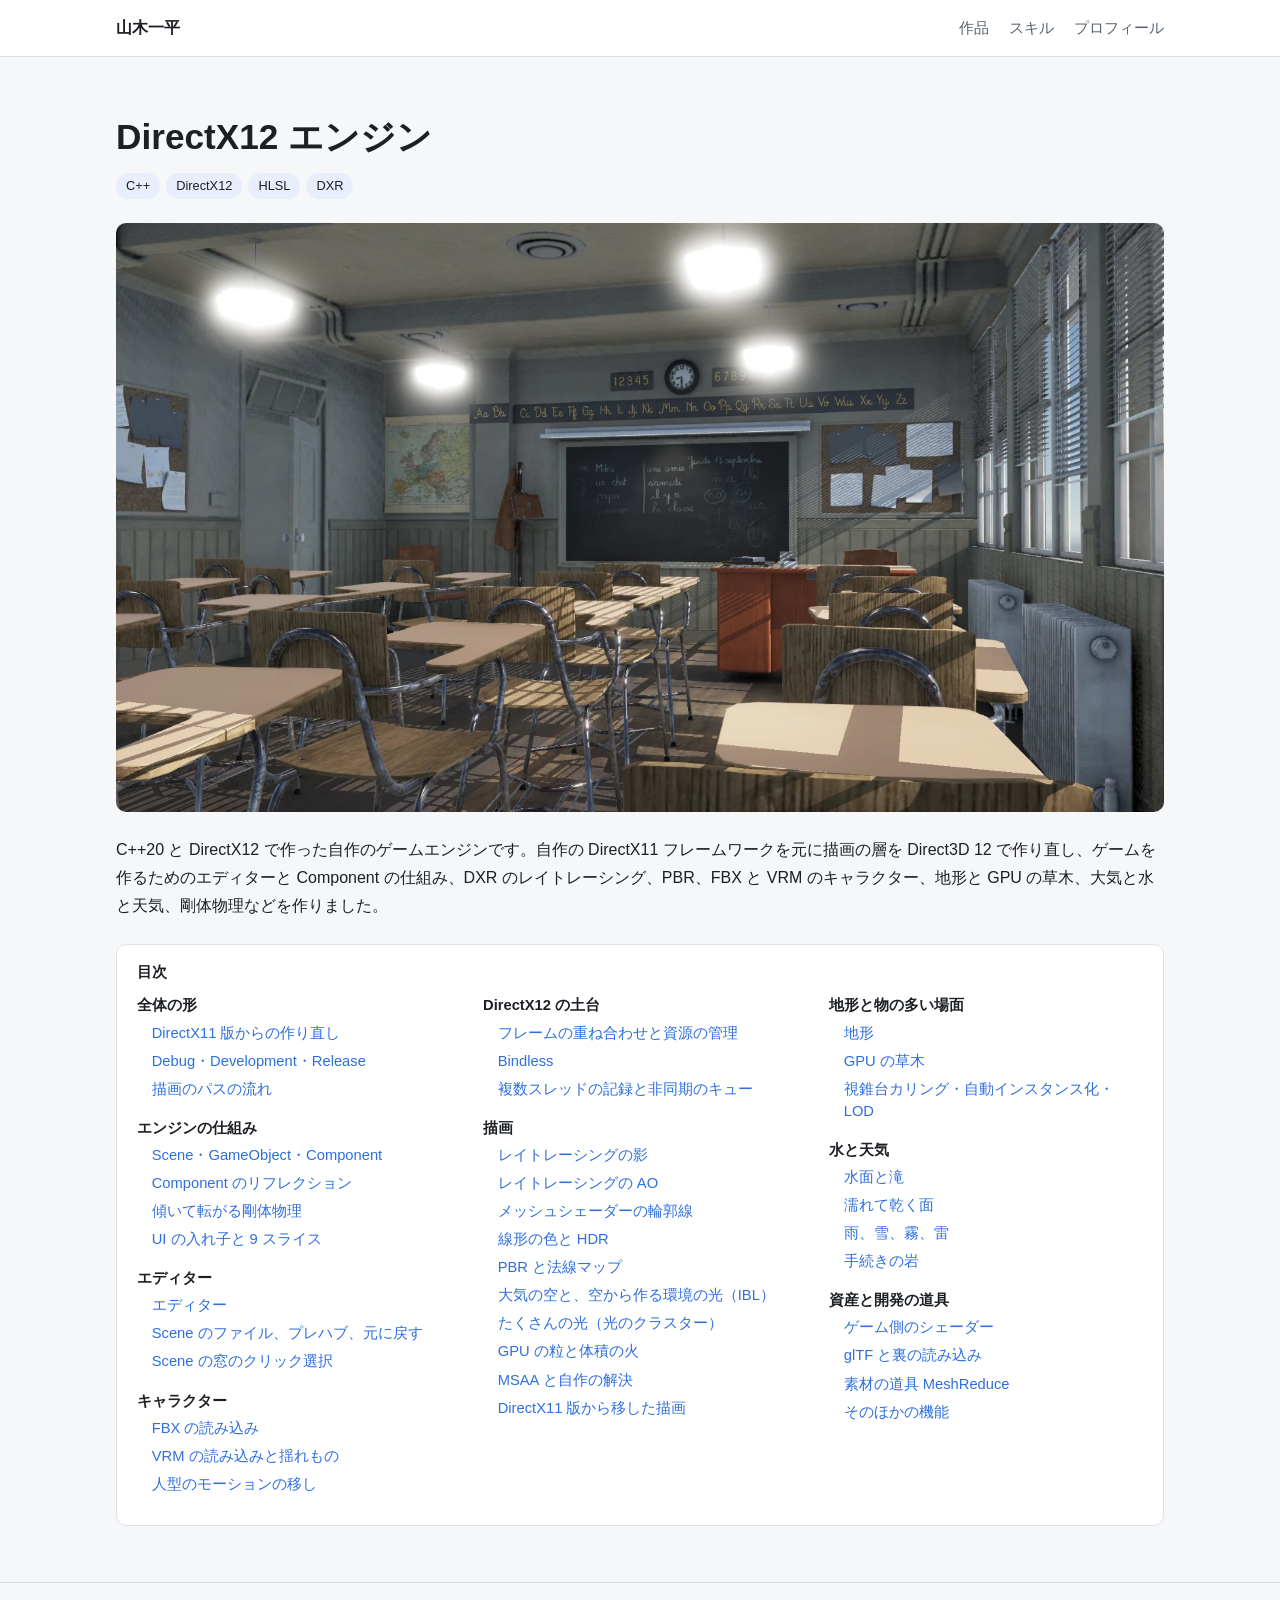
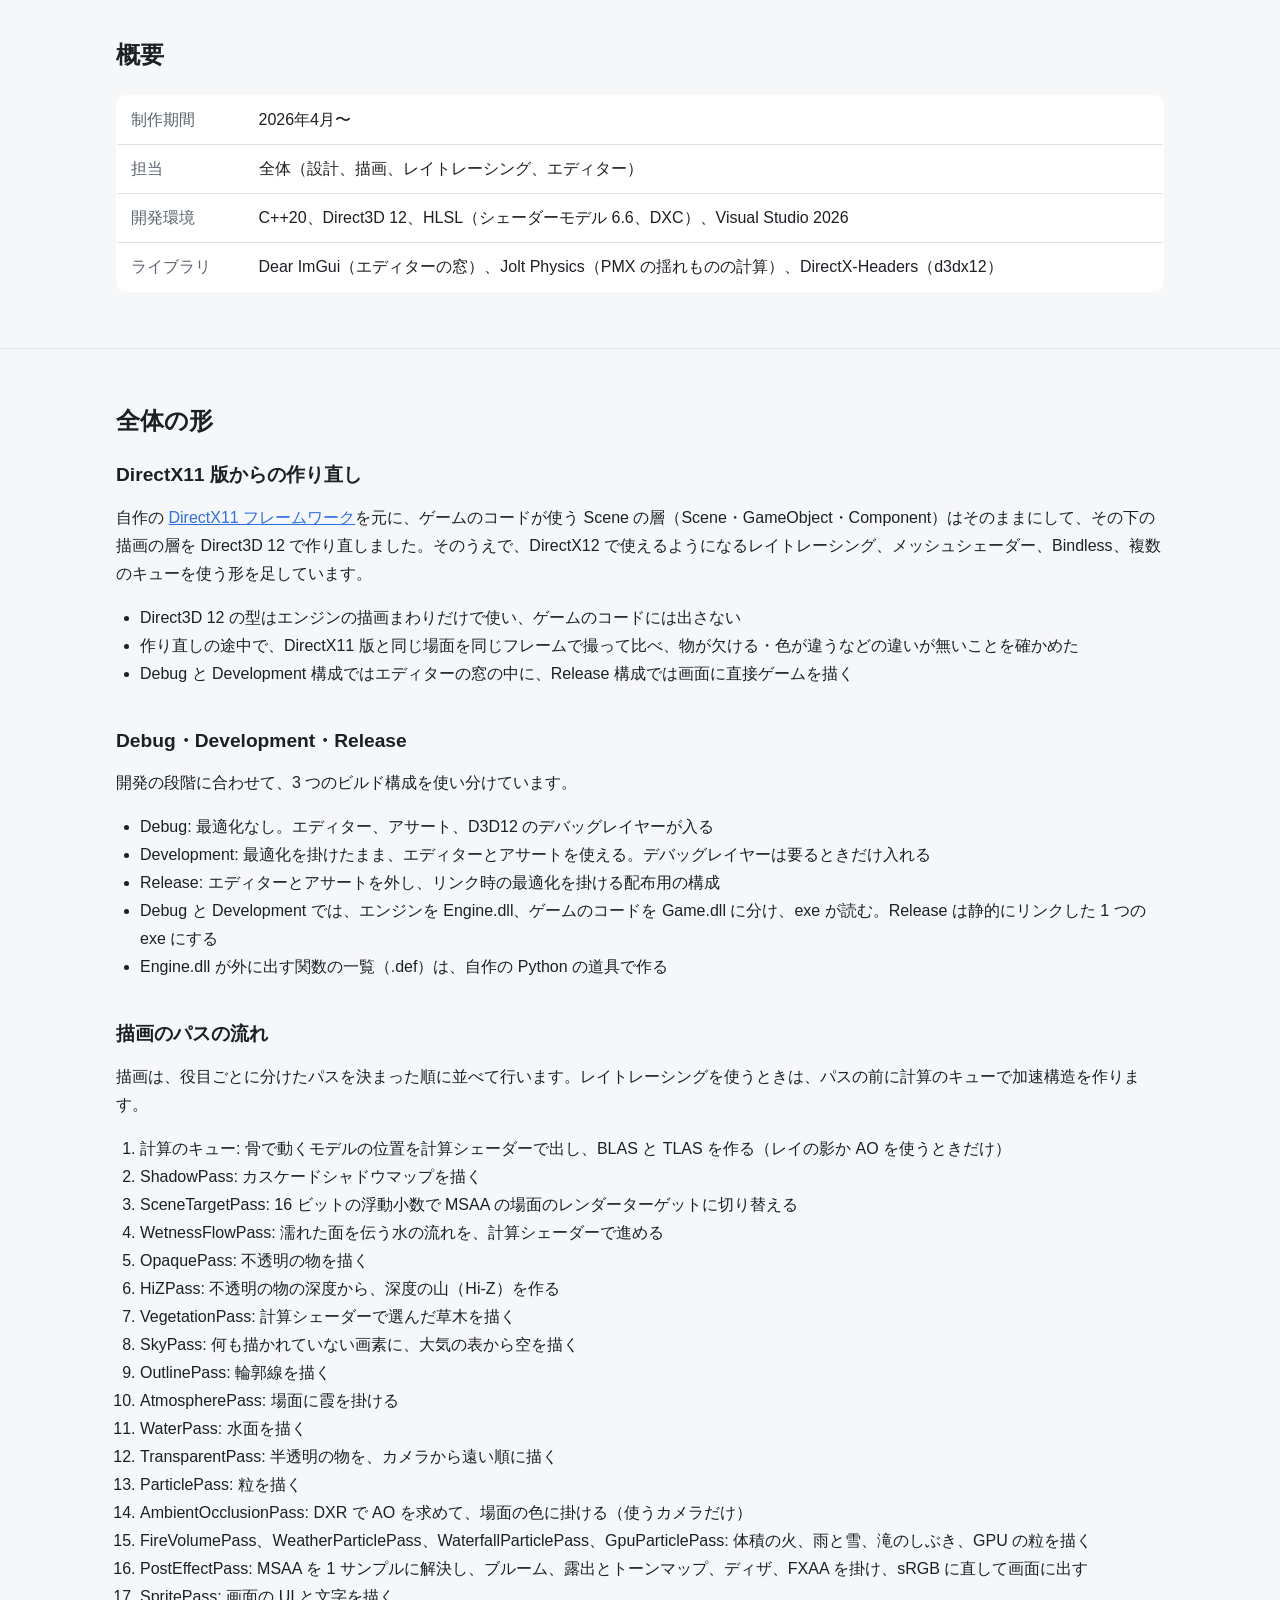
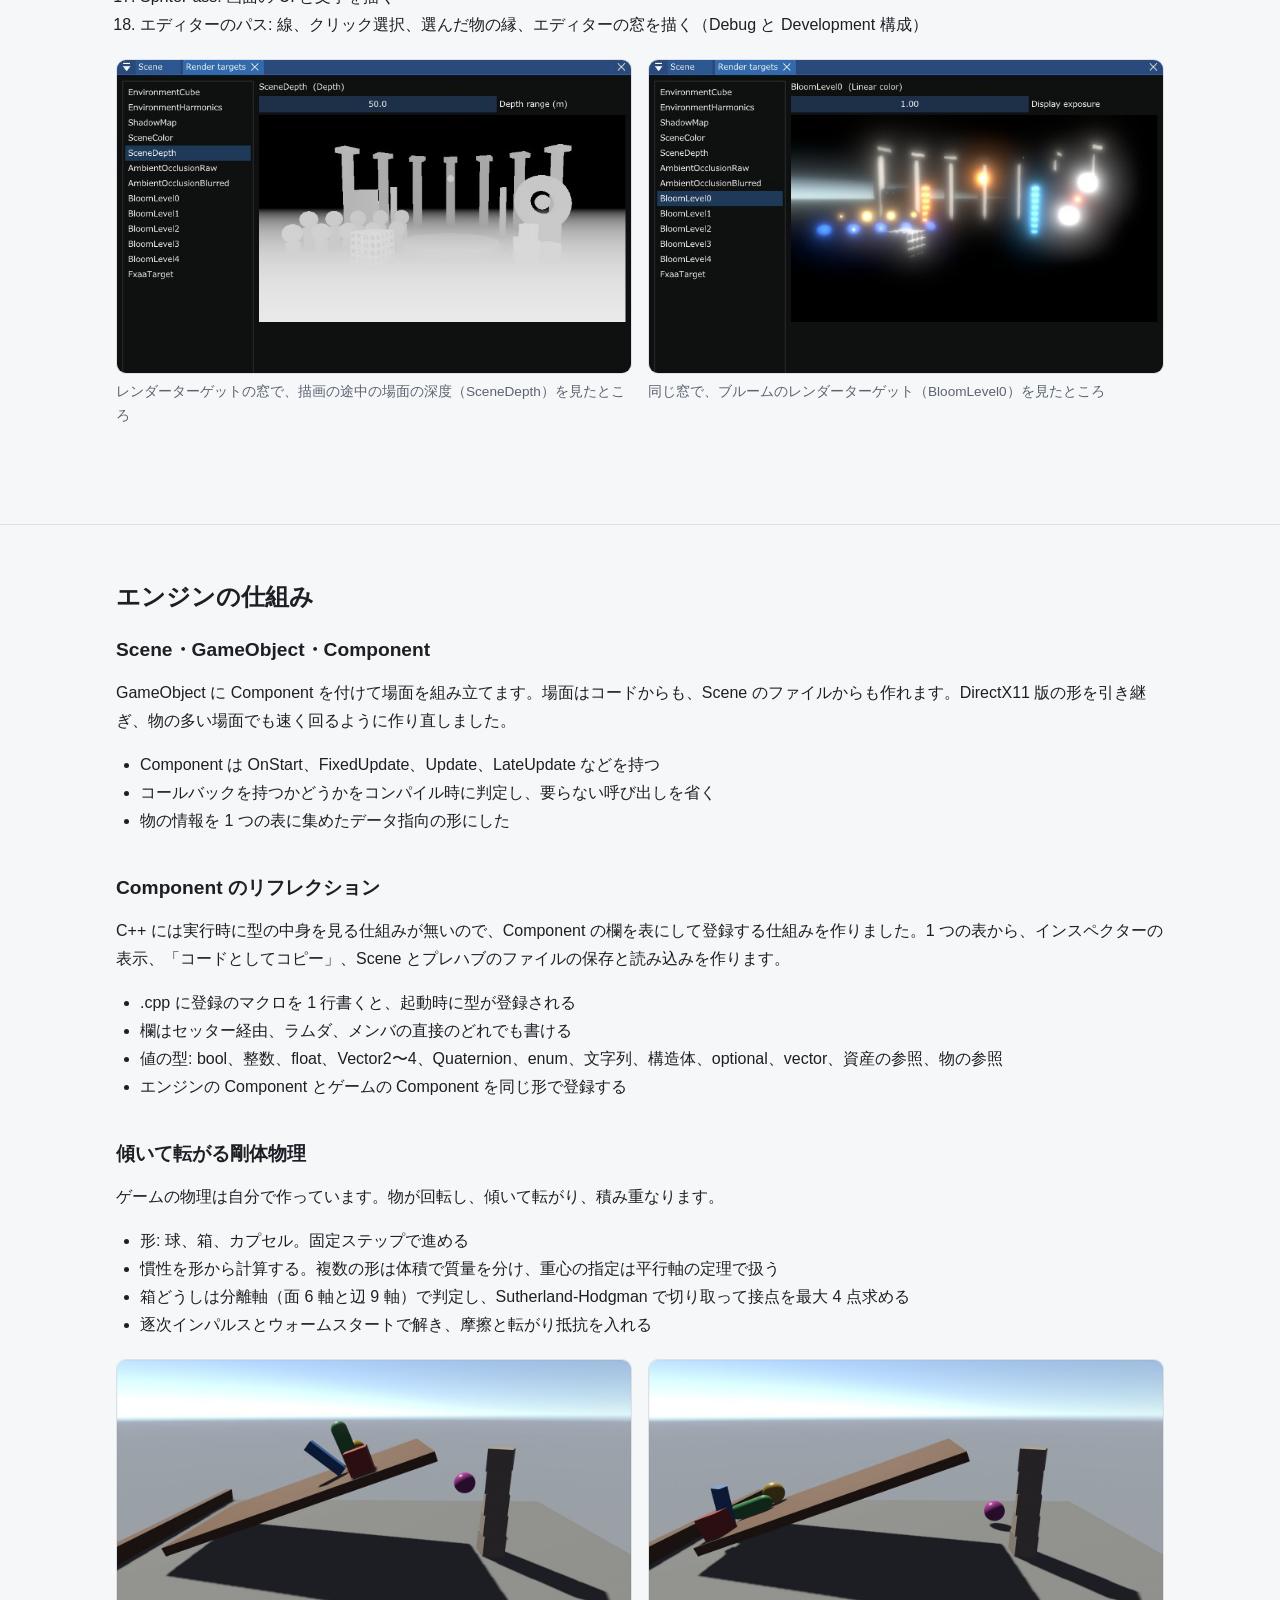
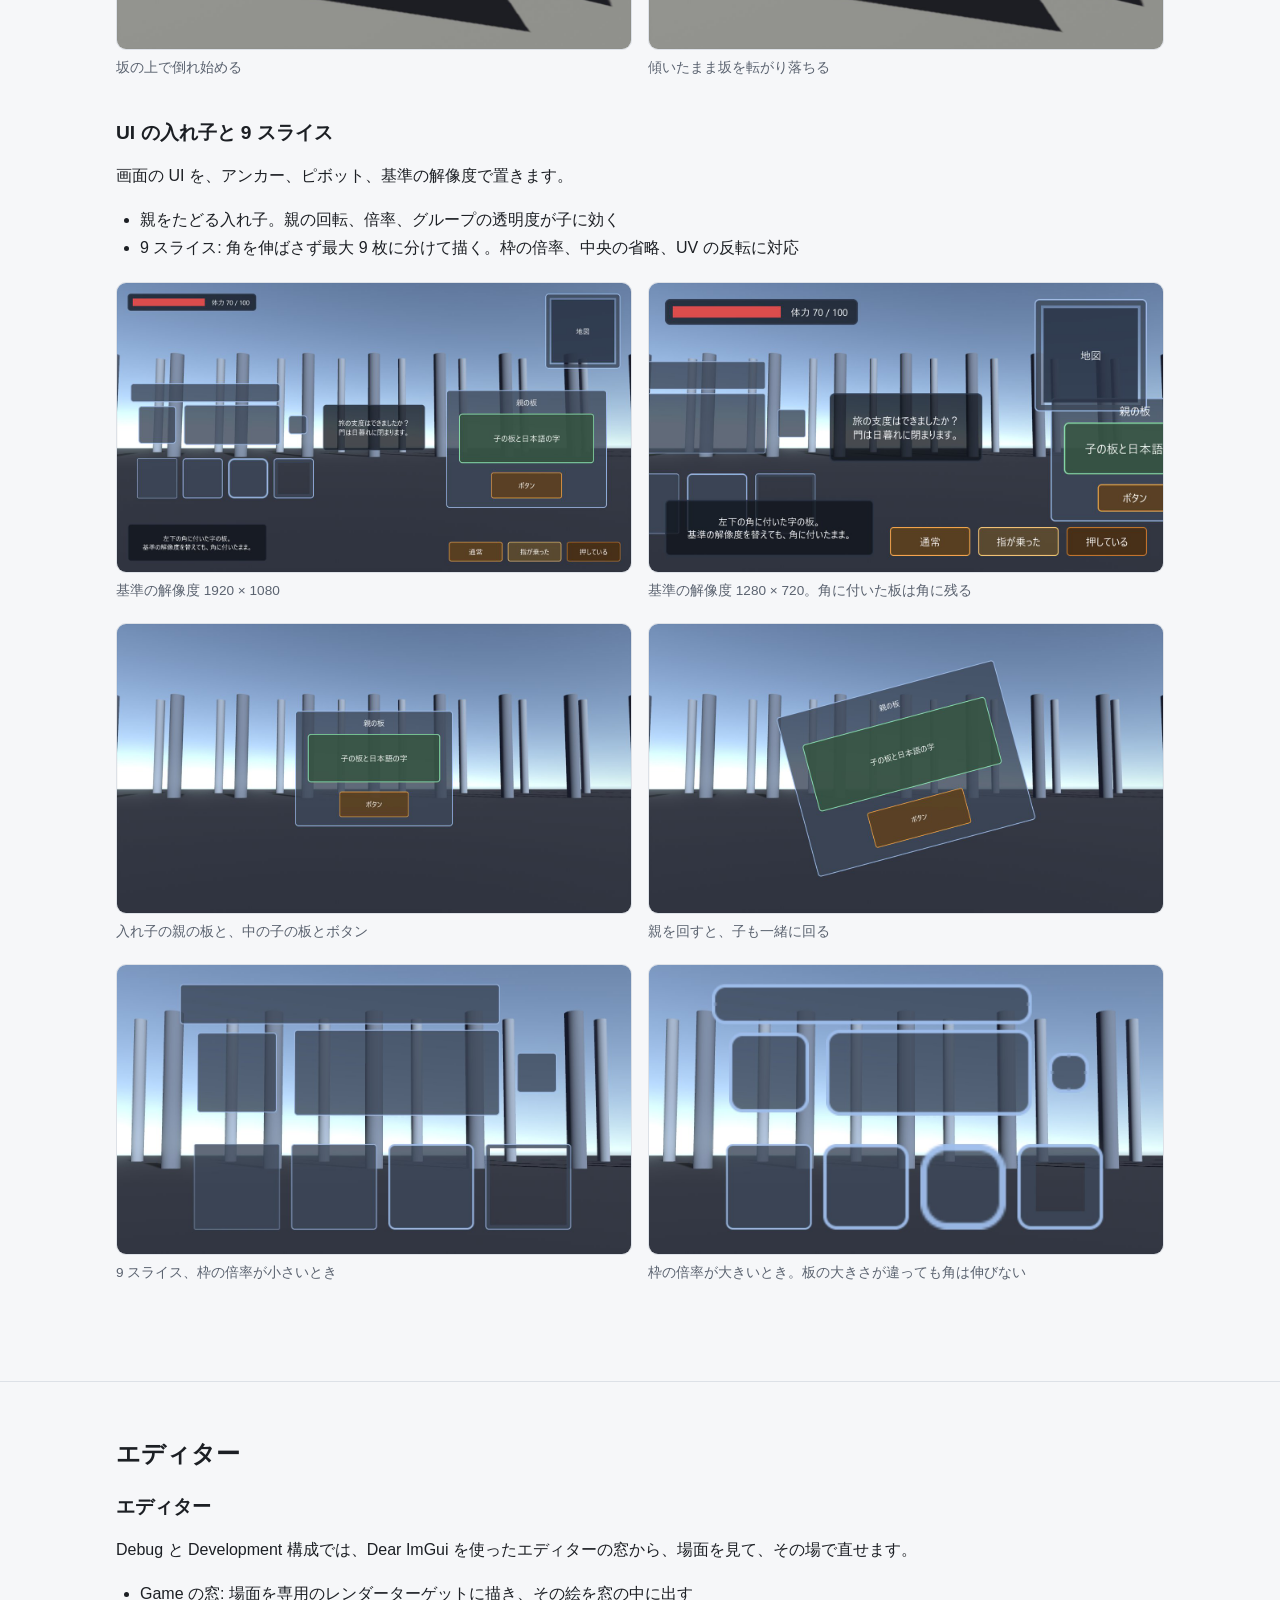
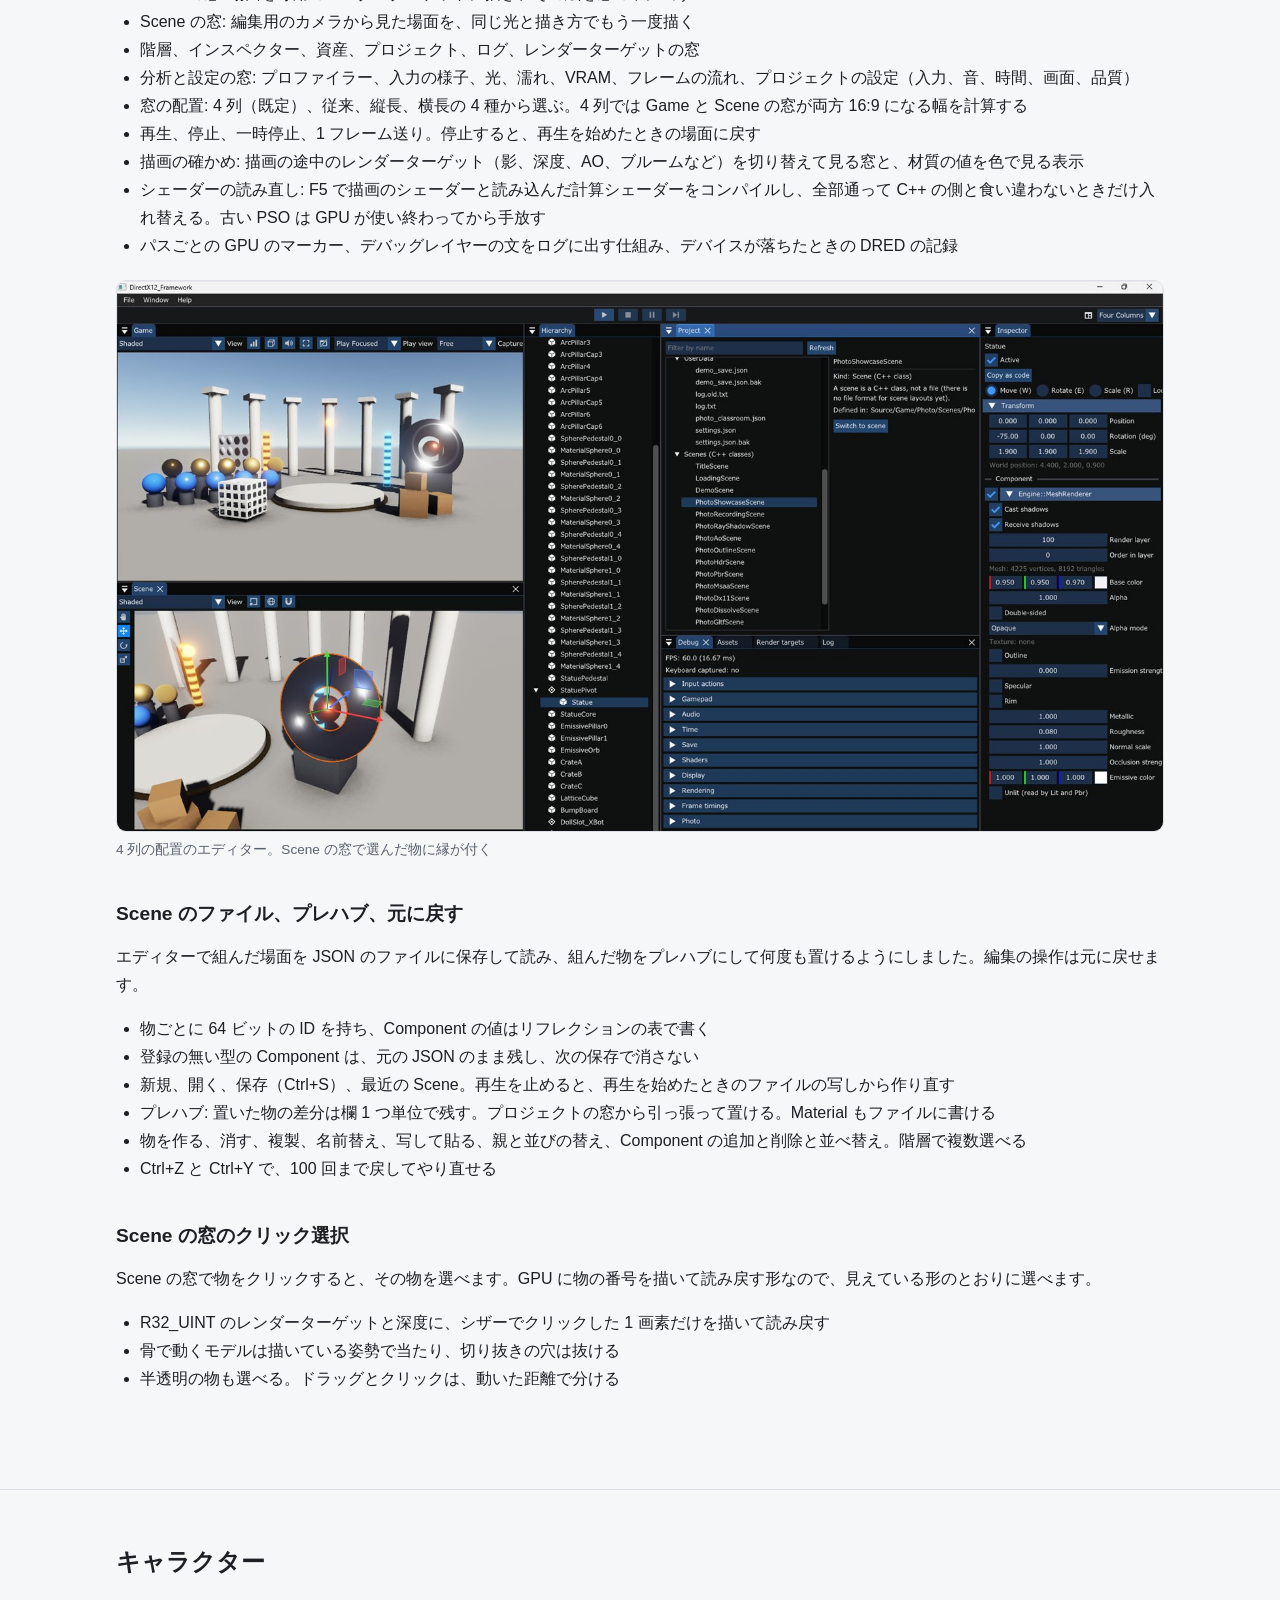
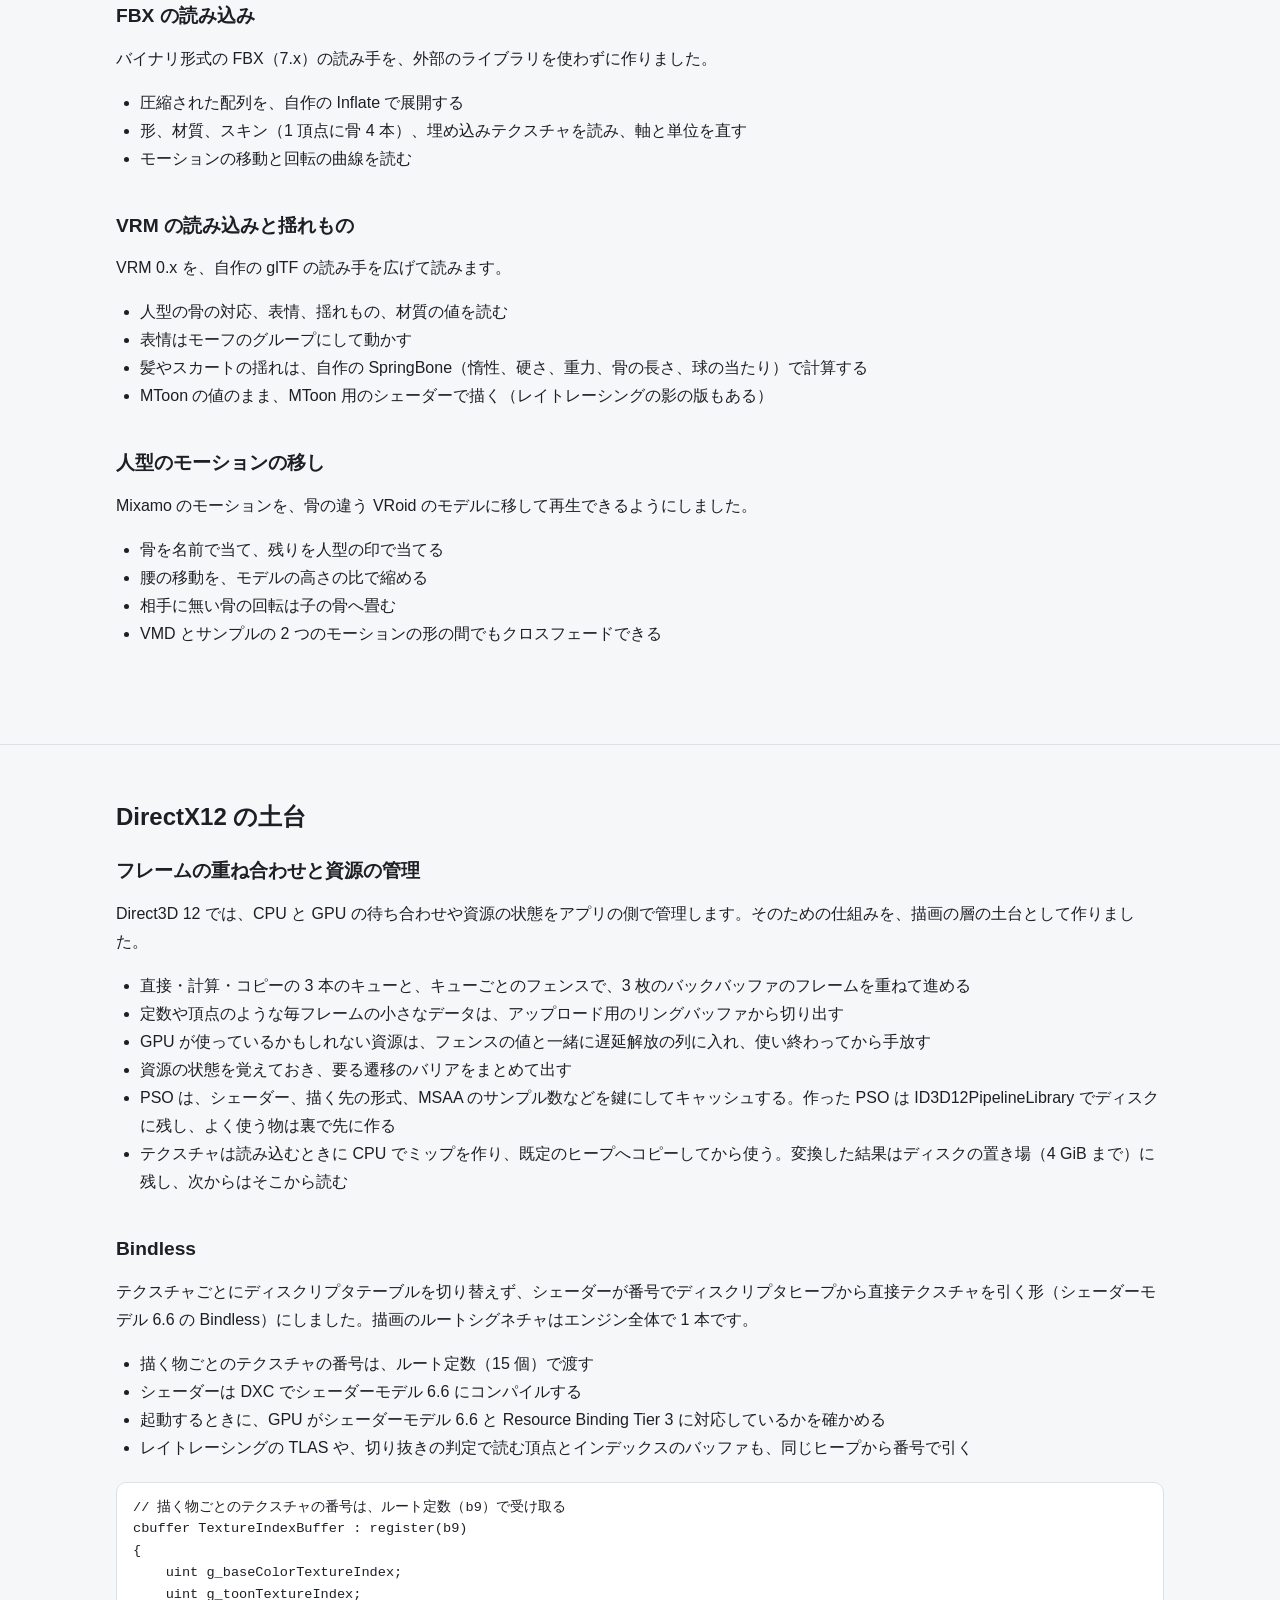
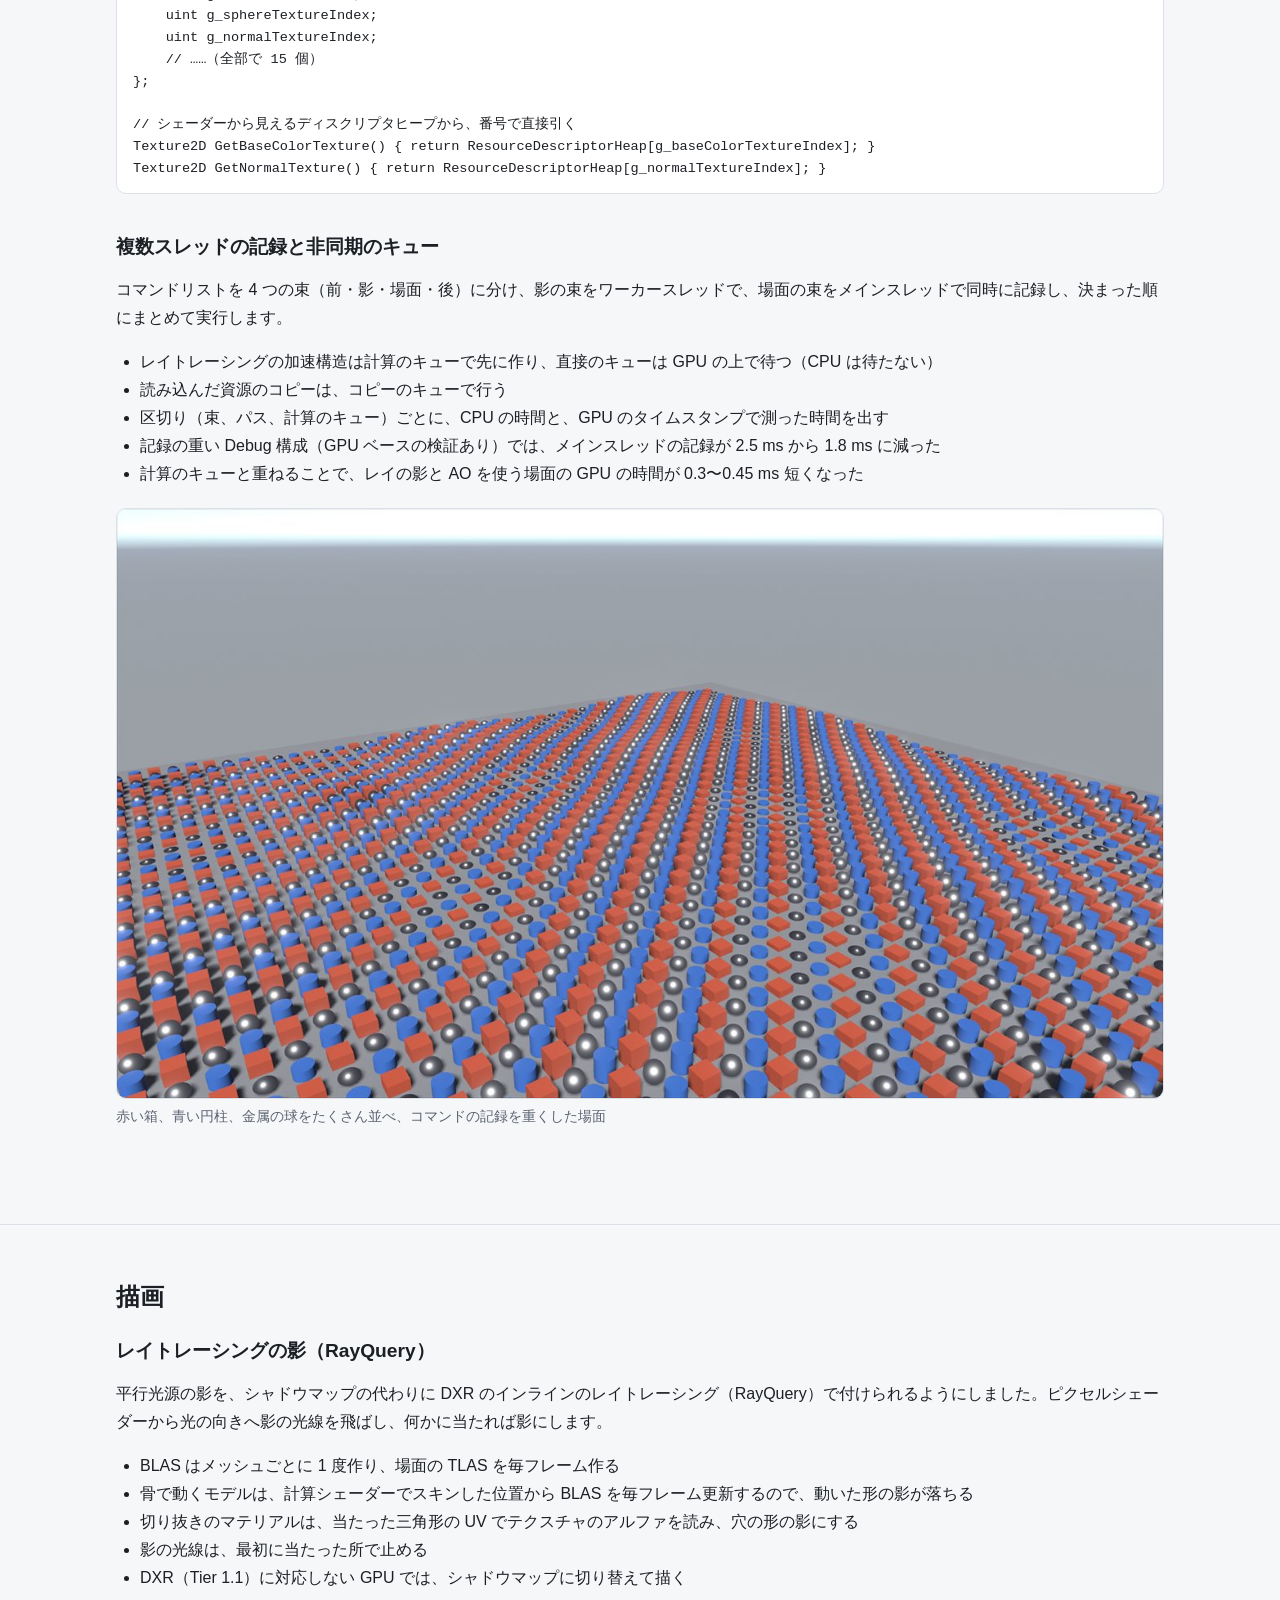
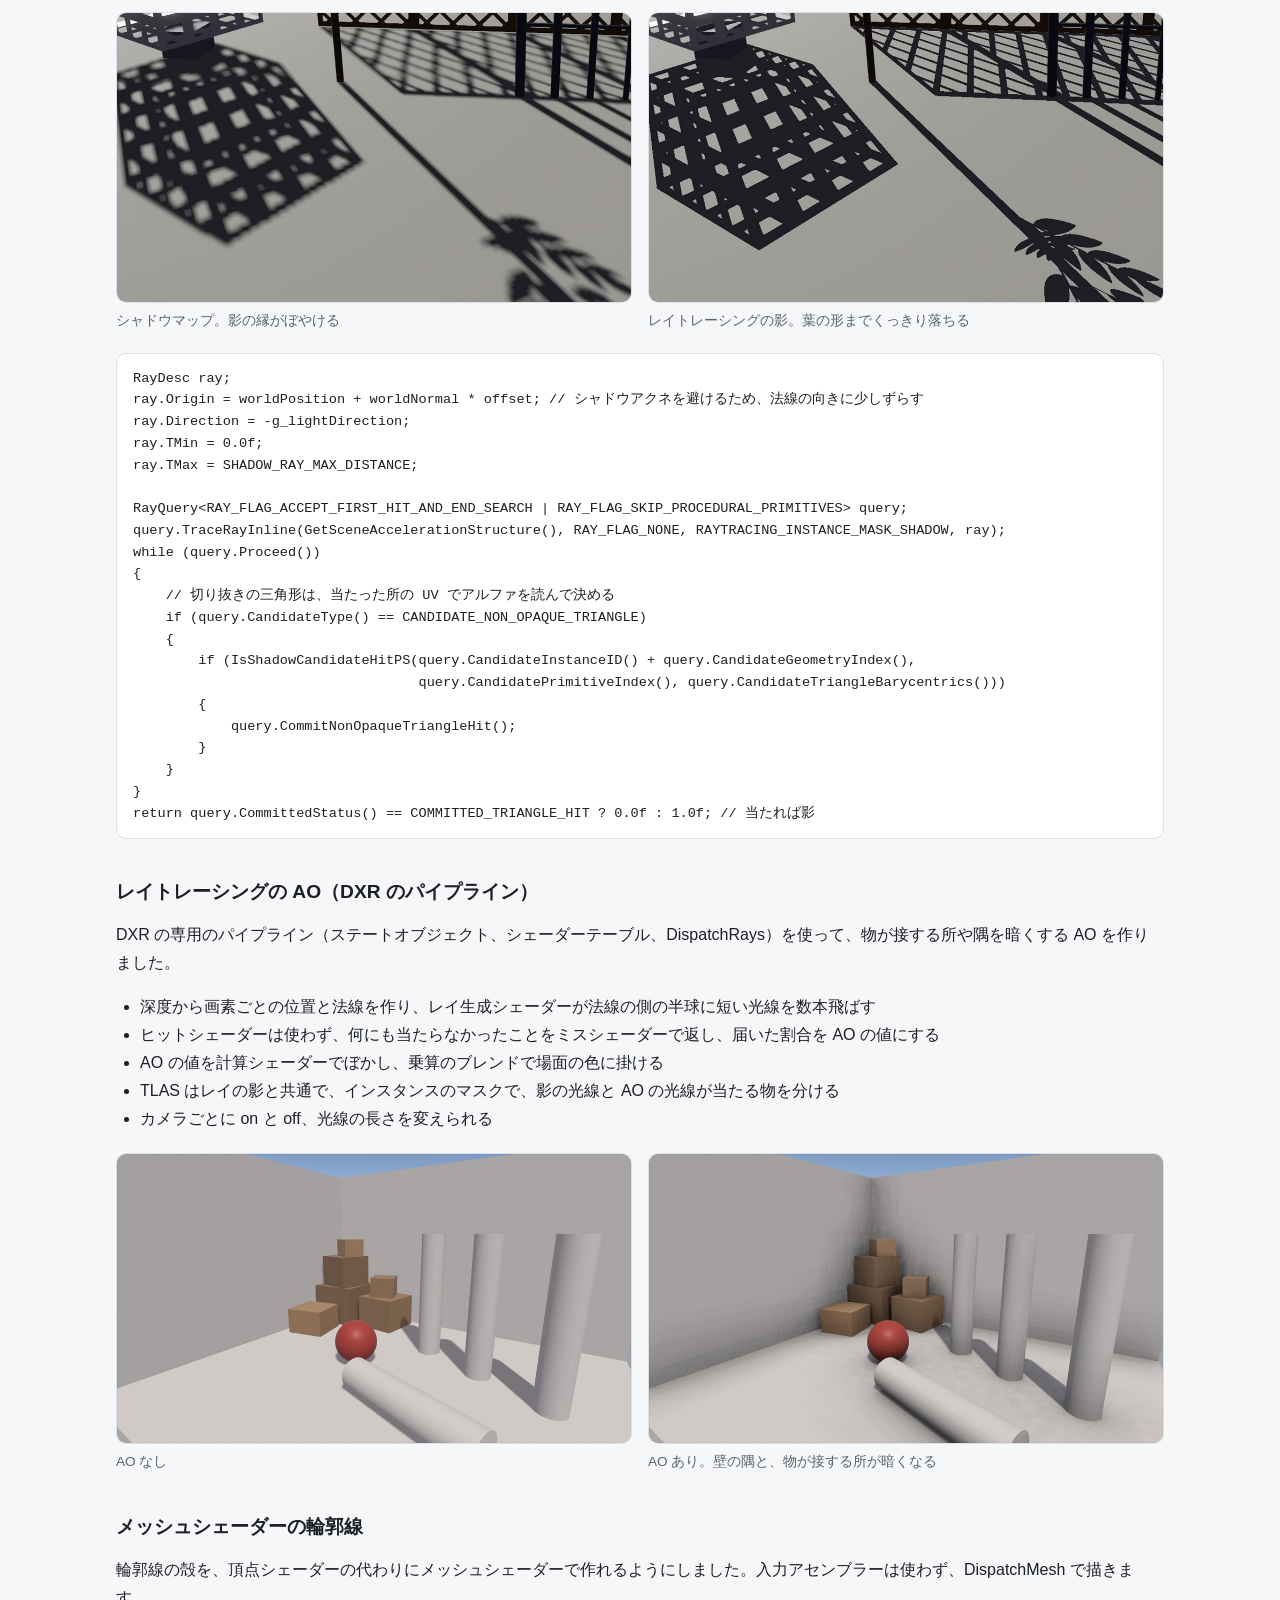
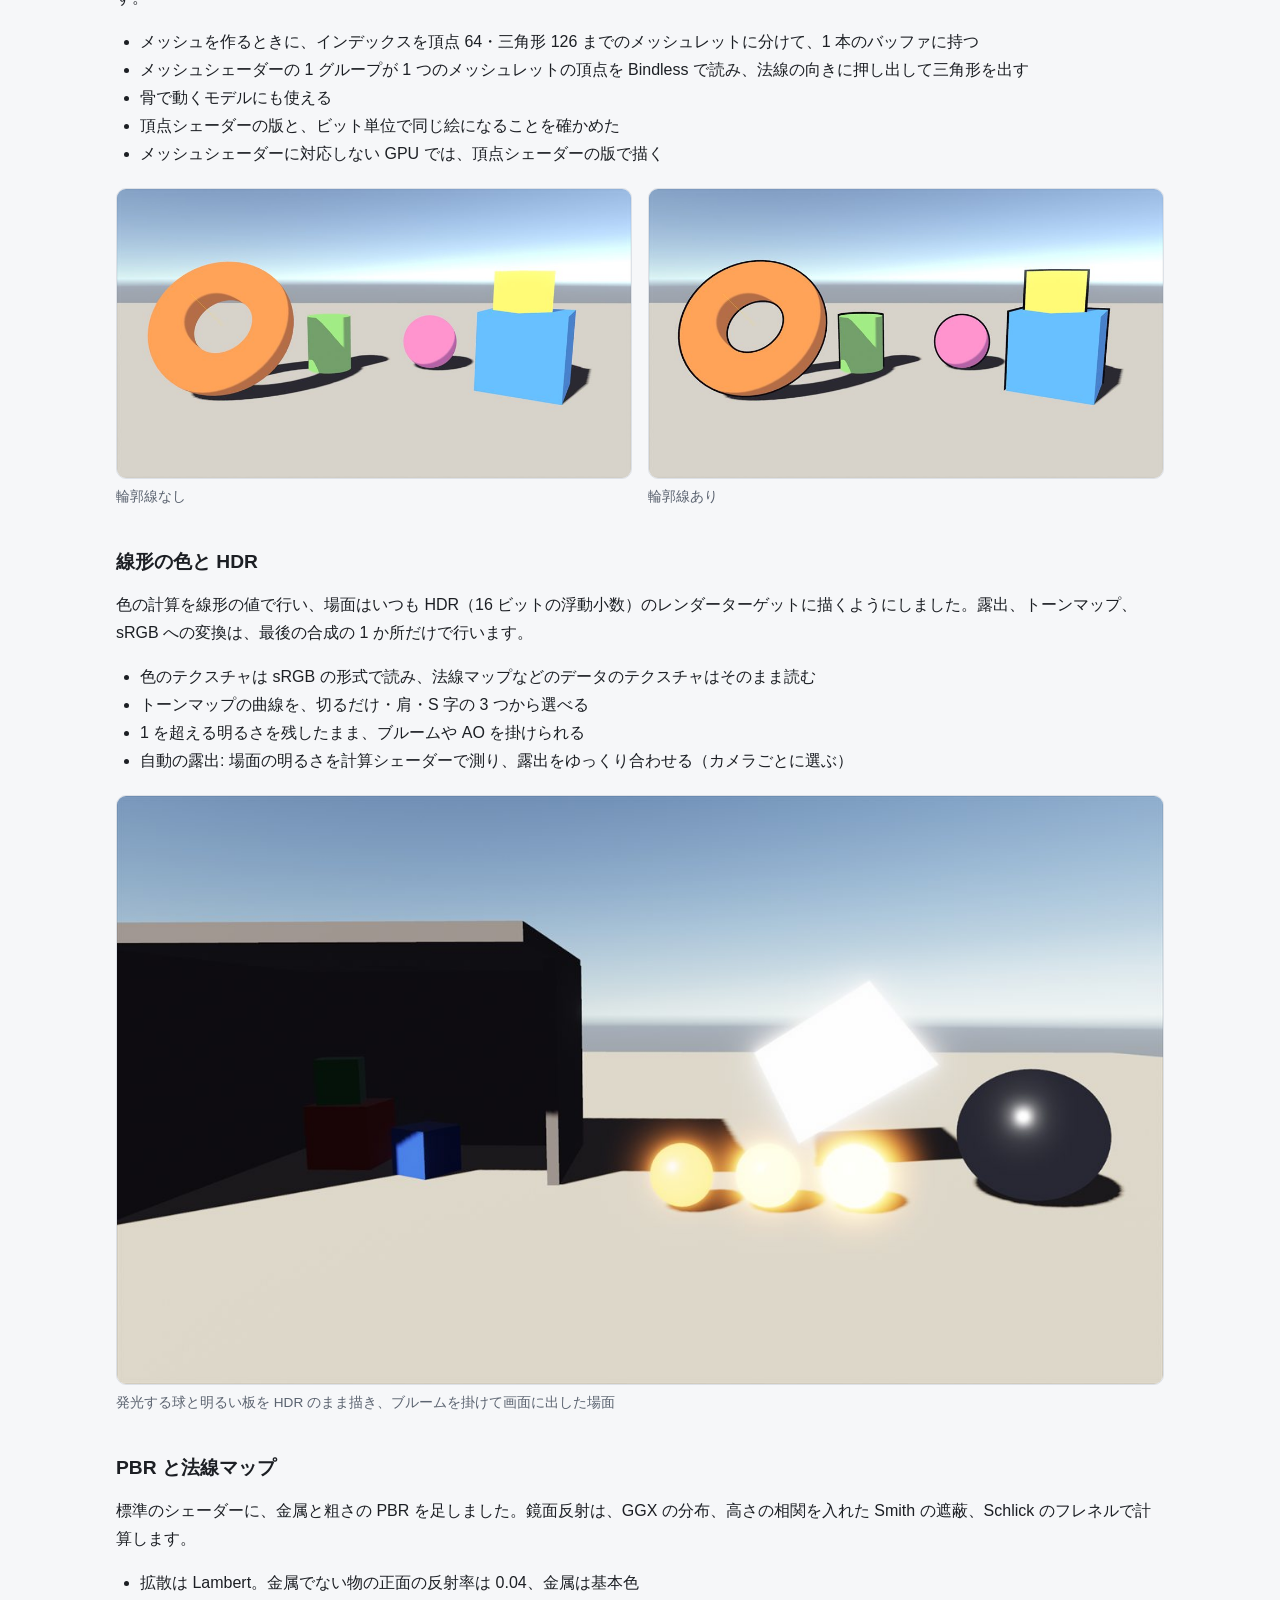
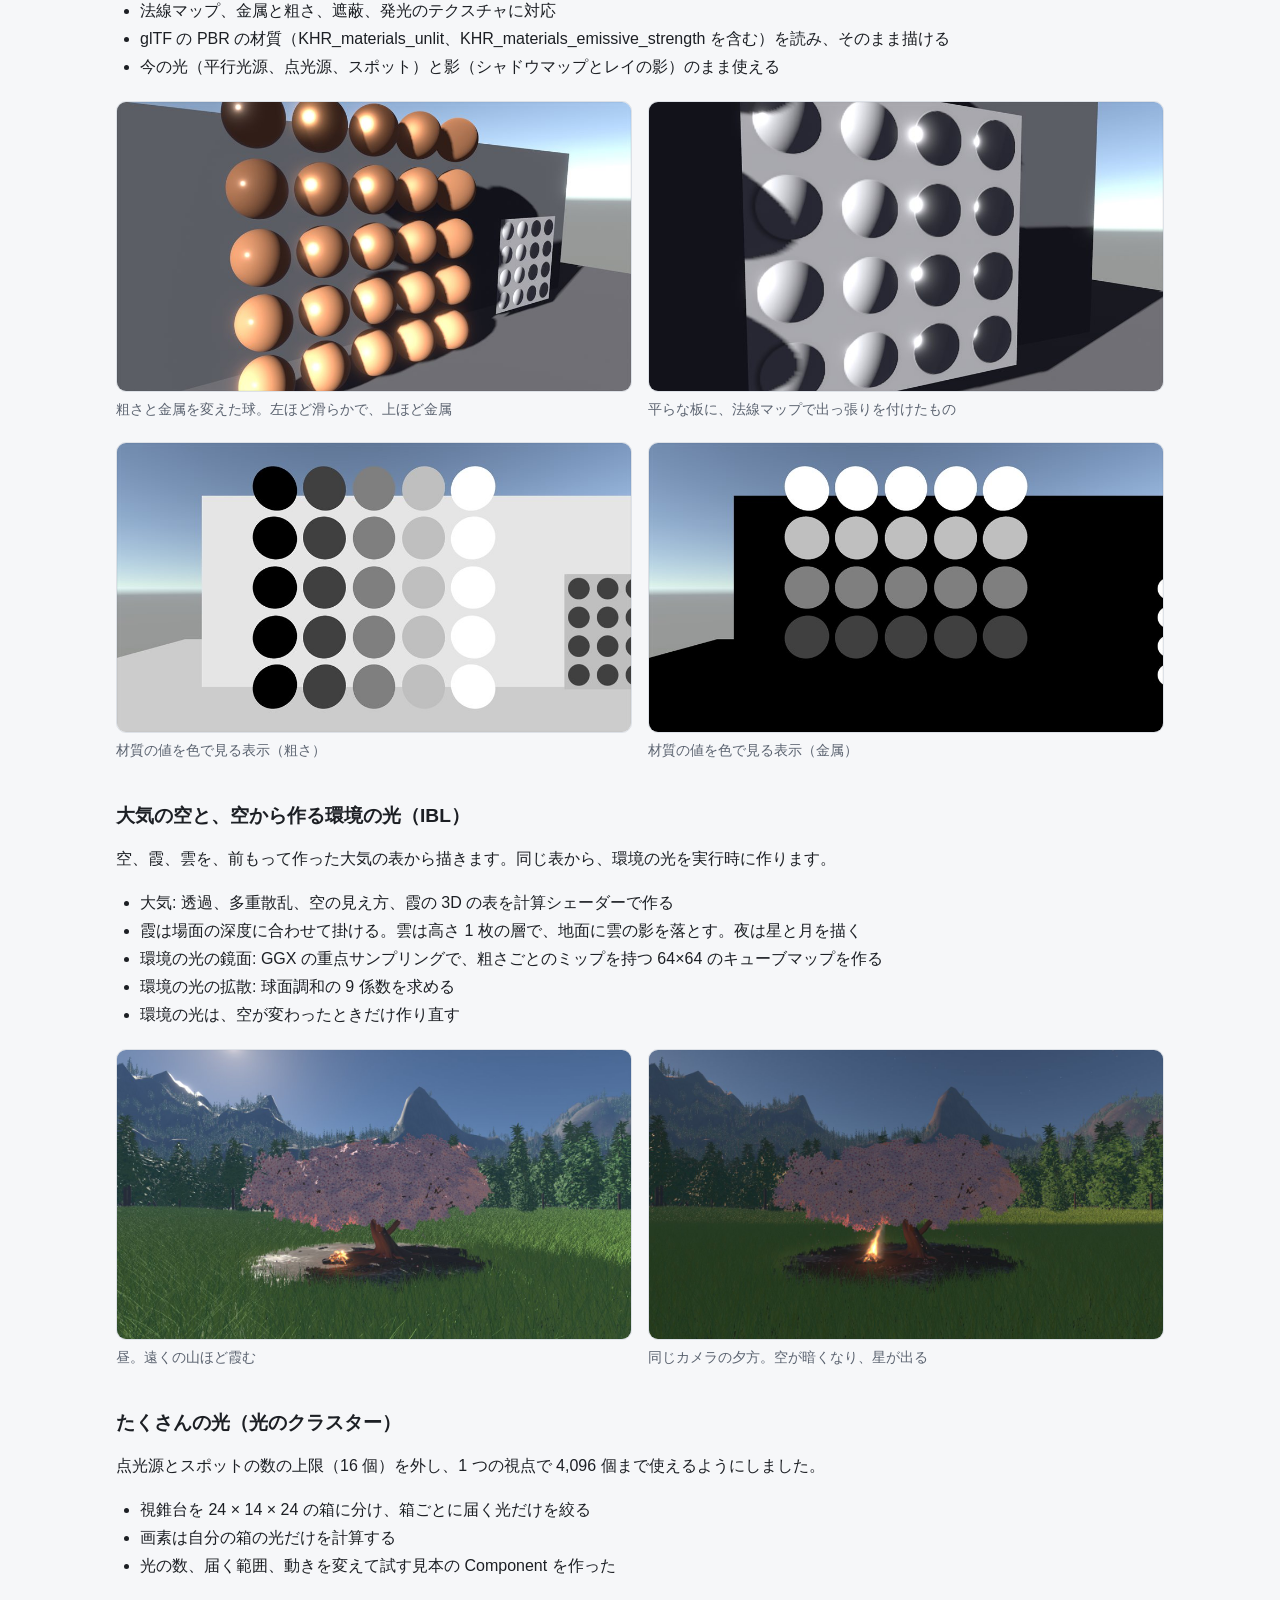
==== commit 597ad71e: "大気の空と体積の火の写真を追加" ====
--- a/works/work01.html
+++ b/works/work01.html
@@ -581,6 +581,16 @@
             <li>環境の光の拡散: 球面調和の 9 係数を求める</li>
             <li>環境の光は、空が変わったときだけ作り直す</li>
           </ul>
+          <div class="compare">
+            <figure class="figure">
+              <img src="../images/work01/sky-day.jpg" alt="昼の青空の下、草原に桜の木が立ち、奥の山が霞んで見える場面" width="1280" height="720" loading="lazy">
+              <figcaption>昼。遠くの山ほど霞む</figcaption>
+            </figure>
+            <figure class="figure">
+              <img src="../images/work01/sky-dusk.jpg" alt="同じ場面の夕方。空が暗い青になって星が出始め、山の頂が赤く照らされている" width="1280" height="720" loading="lazy">
+              <figcaption>同じカメラの夕方。空が暗くなり、星が出る</figcaption>
+            </figure>
+          </div>
         </div>
 
         <div class="feature" id="many-lights">
@@ -601,6 +611,16 @@
             <li>体積の火: 64 × 96 × 64 マスの流体を計算シェーダーで解き、半分の解像度のレイマーチで、温度に合わせた色と煙を描く</li>
             <li>火の熱を読み戻して、周りを照らす光の強さに使う。火の粉は GPU の粒で出す</li>
           </ul>
+          <div class="compare">
+            <figure class="figure">
+              <img src="../images/work01/fire-volume.jpg" alt="夜の桜の下で、石に囲まれた薪から炎と煙が立ち上り、火の粉が舞うたき火" width="1280" height="720" loading="lazy">
+              <figcaption>体積の火のたき火。炎、煙、火の粉</figcaption>
+            </figure>
+            <figure class="figure">
+              <img src="../images/work01/sakura-night.jpg" alt="夜に桜の木を下から見上げた場面。枝と花が、たき火の明かりで橙色に照らされている" width="1280" height="720" loading="lazy">
+              <figcaption>たき火の明かりに照らされた桜を見上げたところ</figcaption>
+            </figure>
+          </div>
         </div>
 
         <div class="feature" id="msaa">
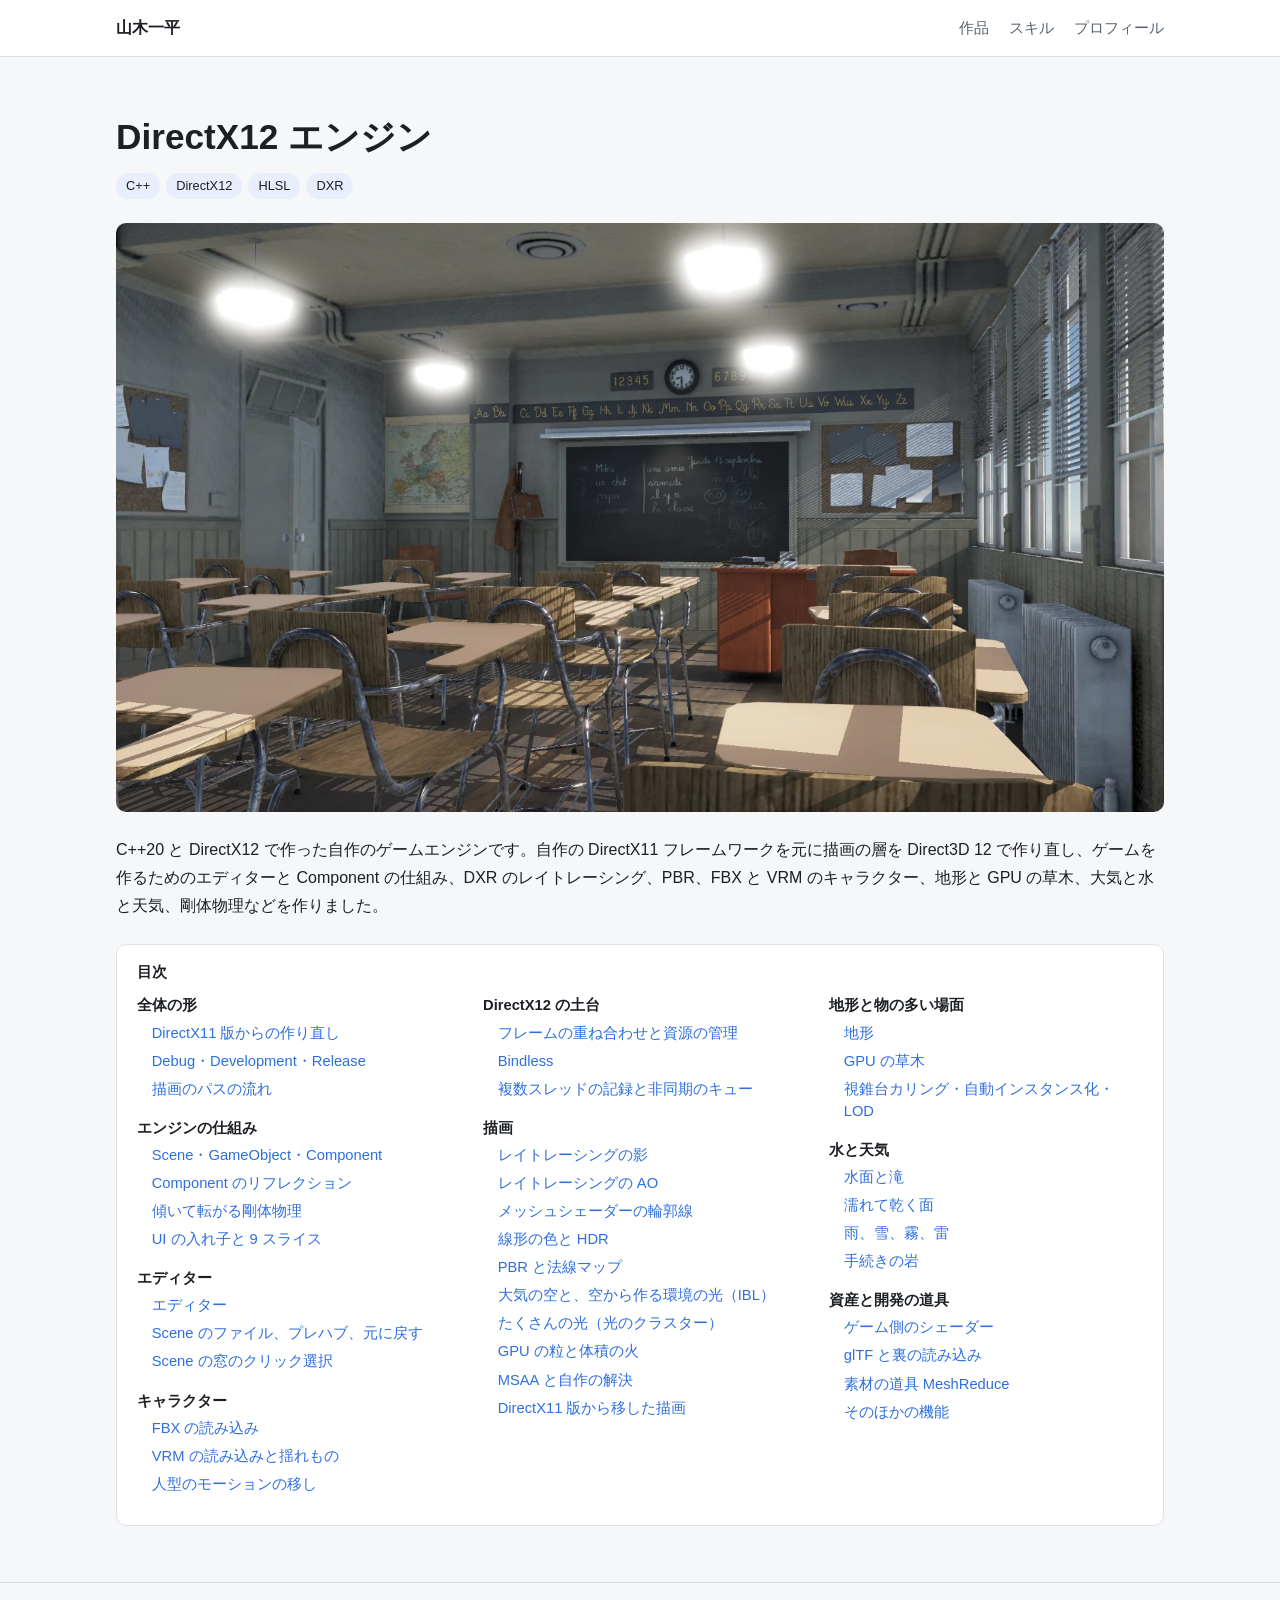
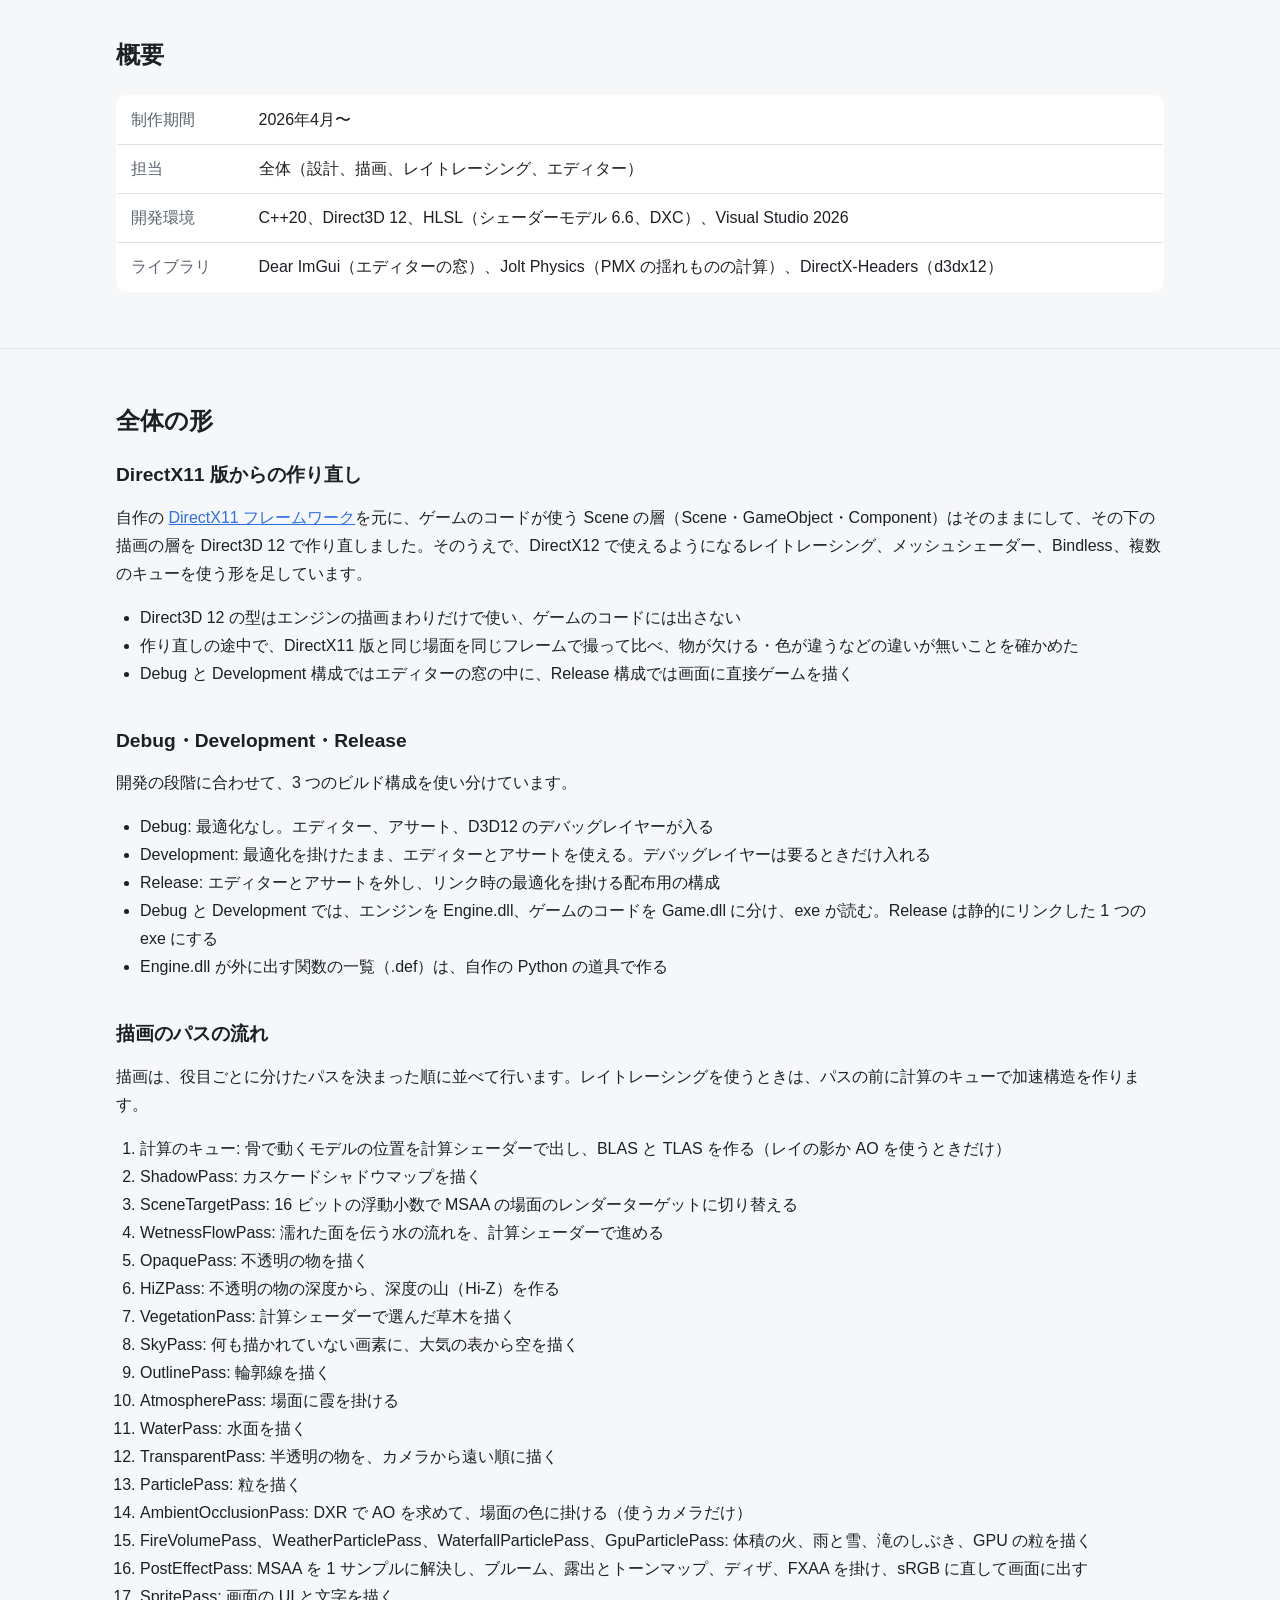
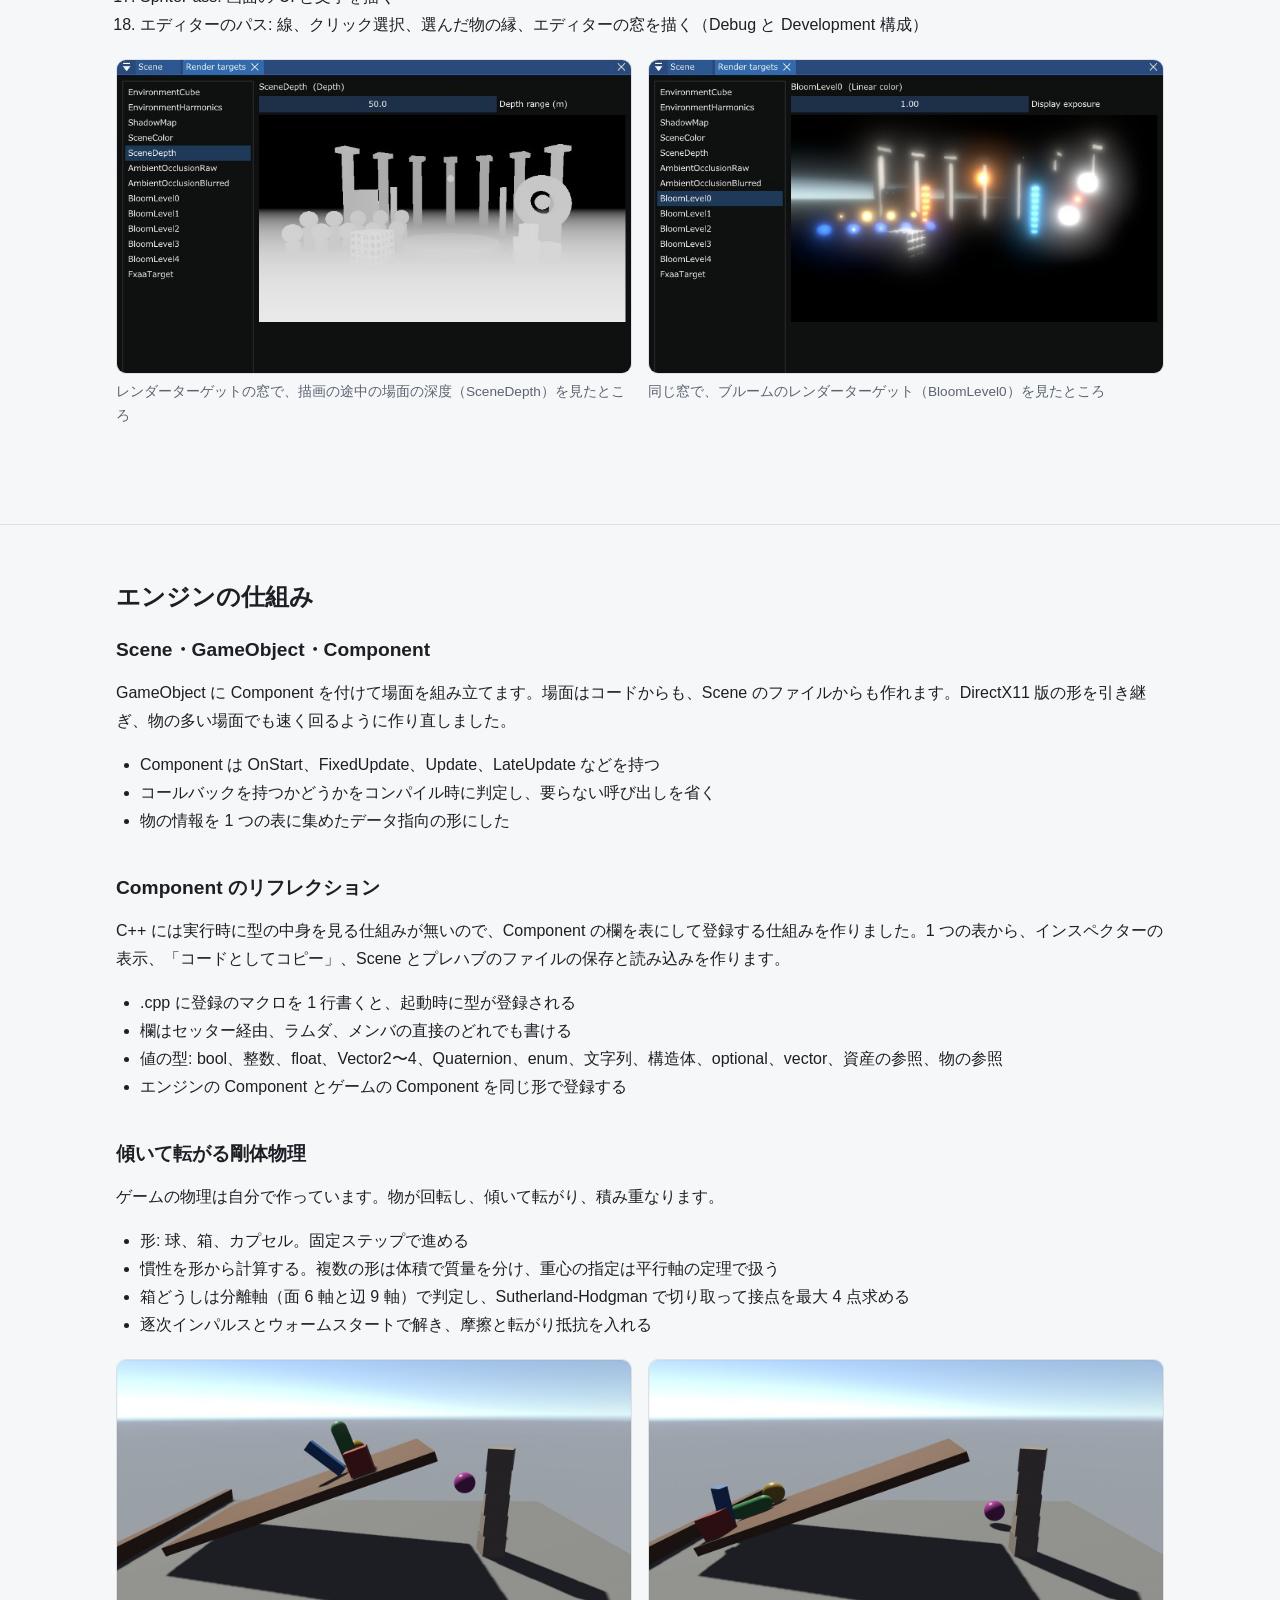
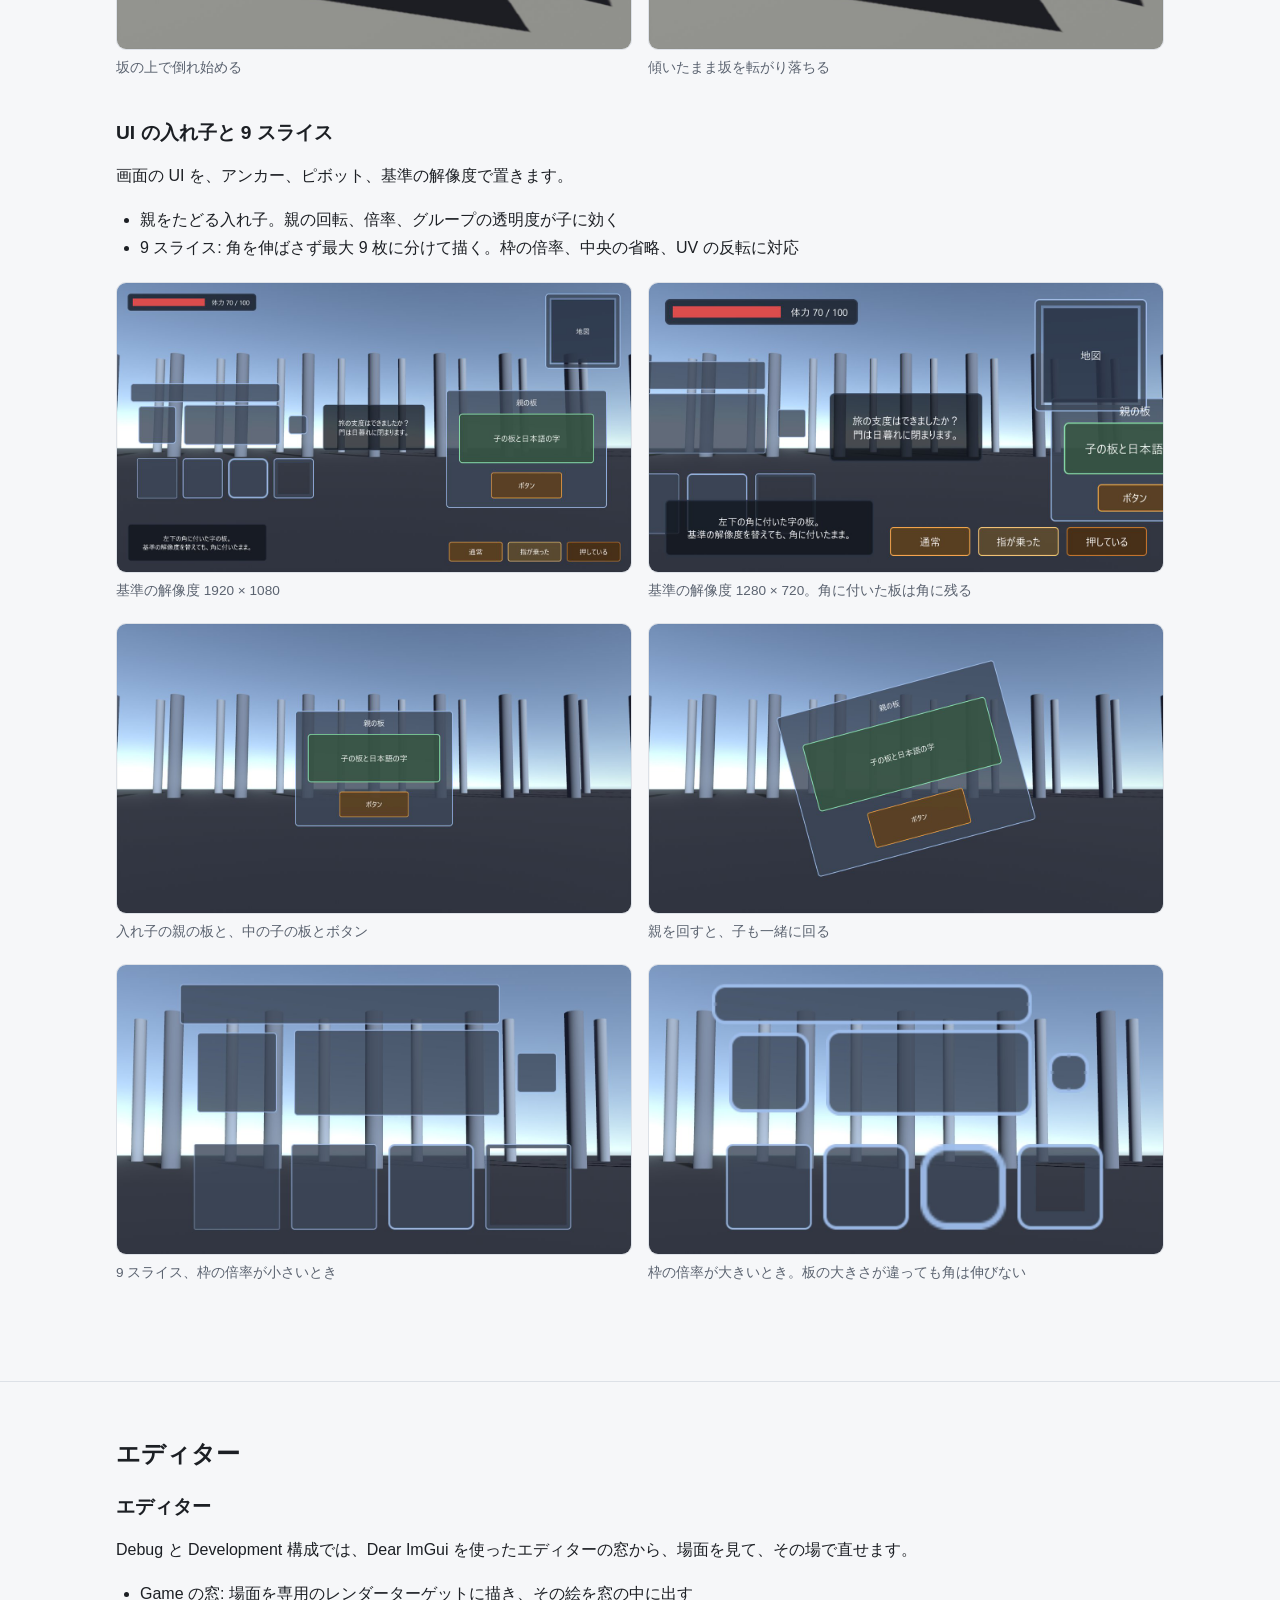
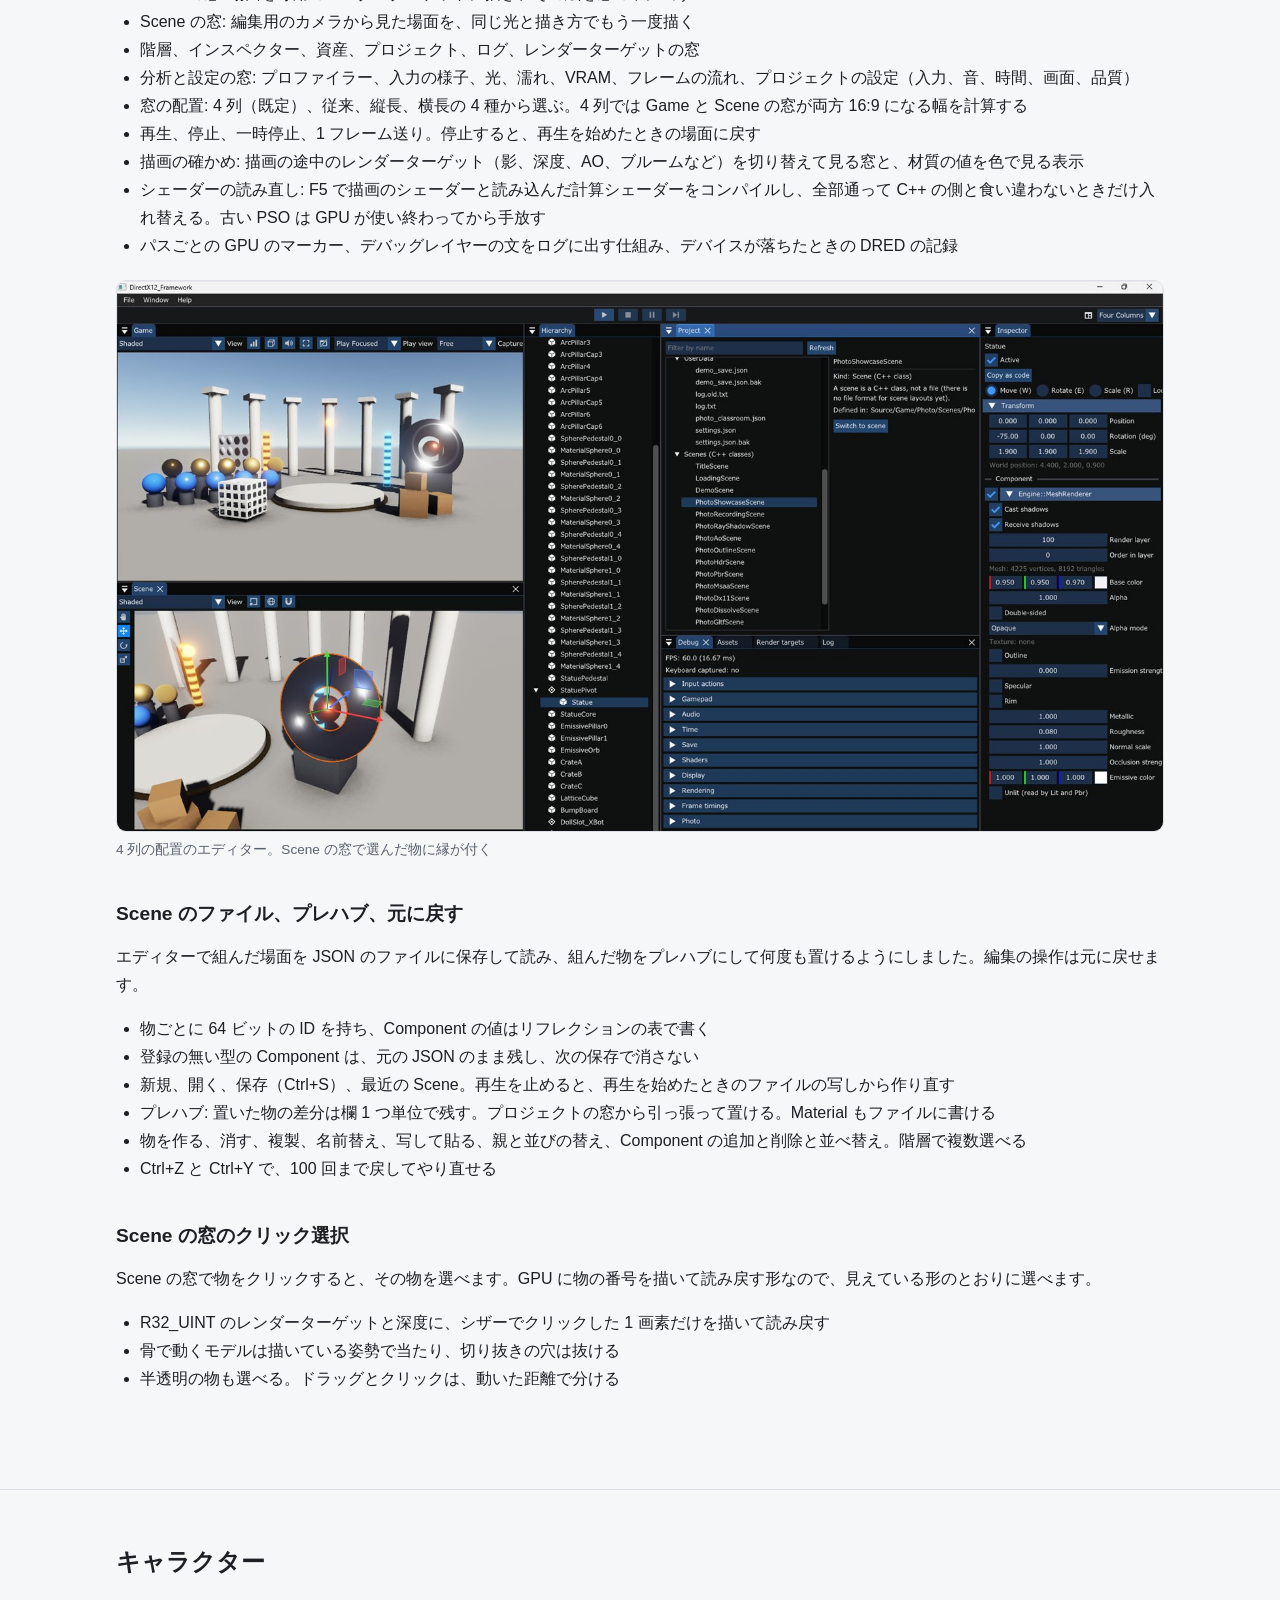
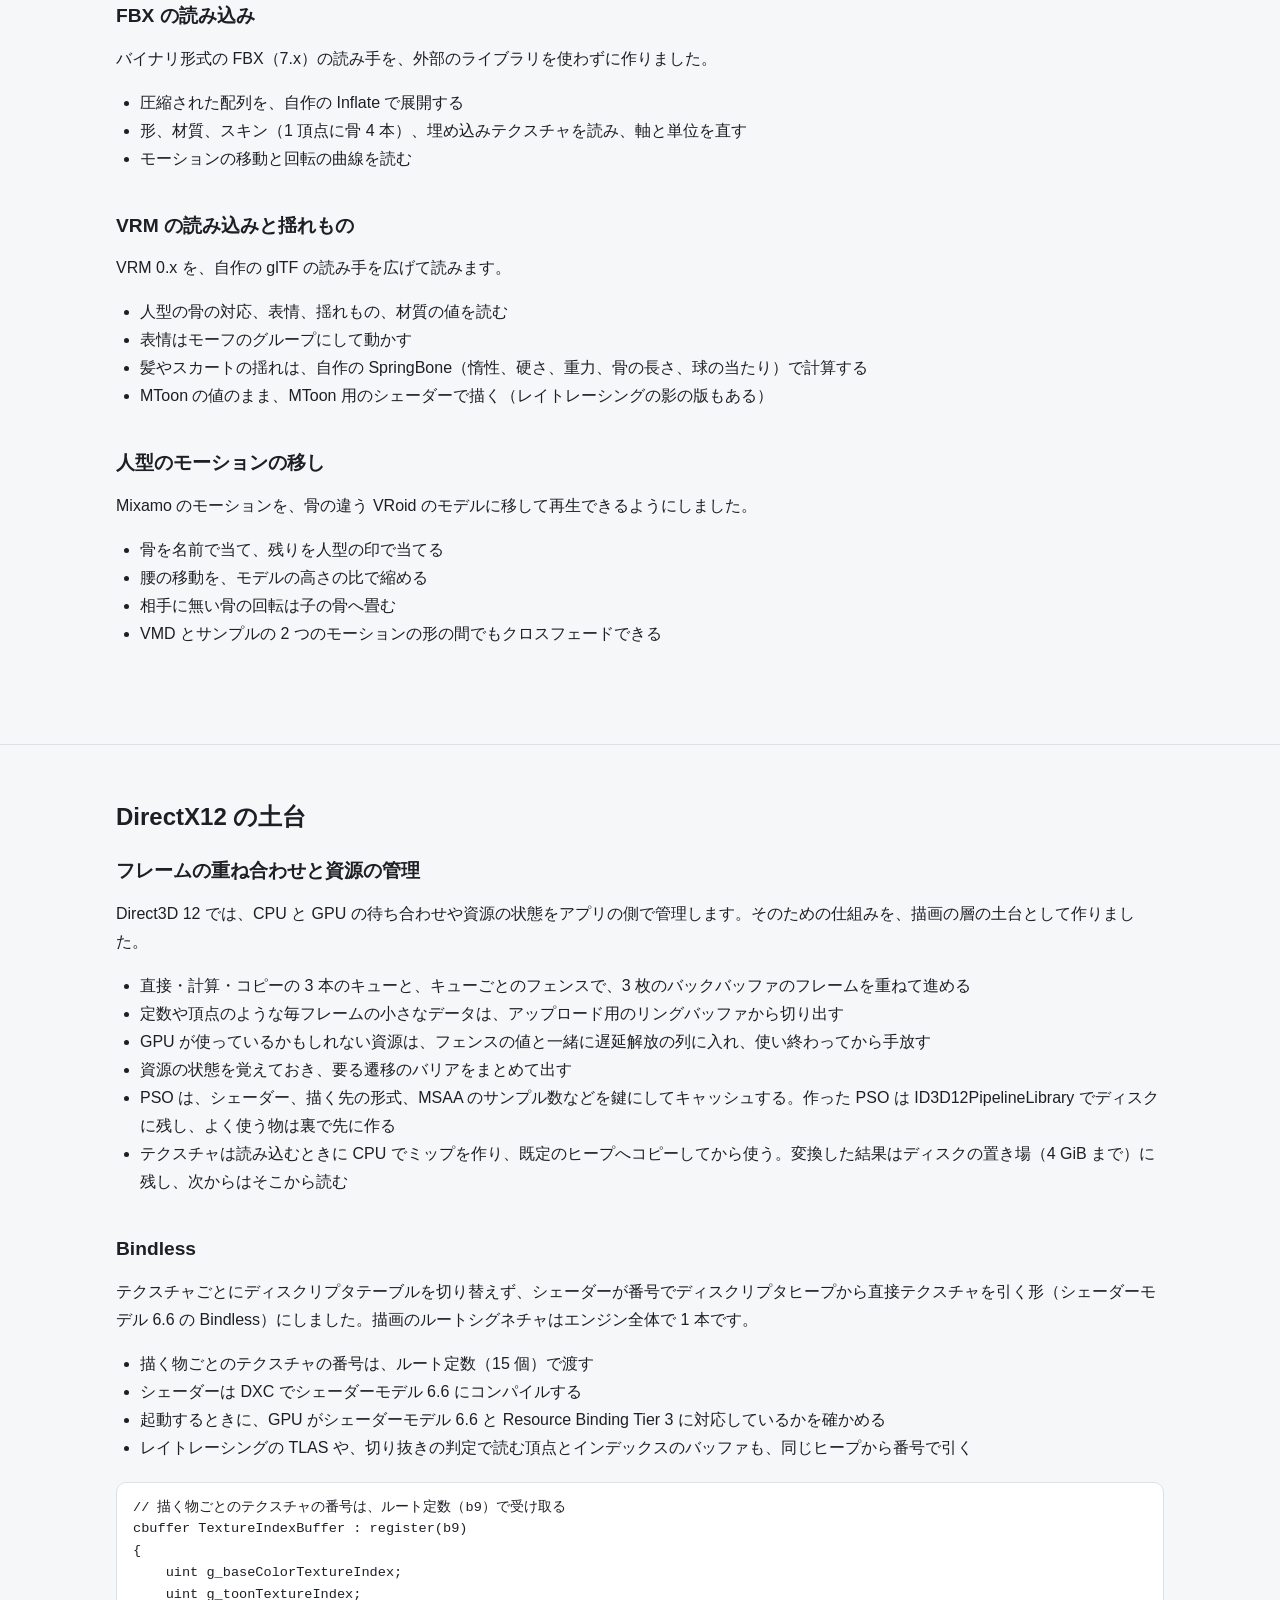
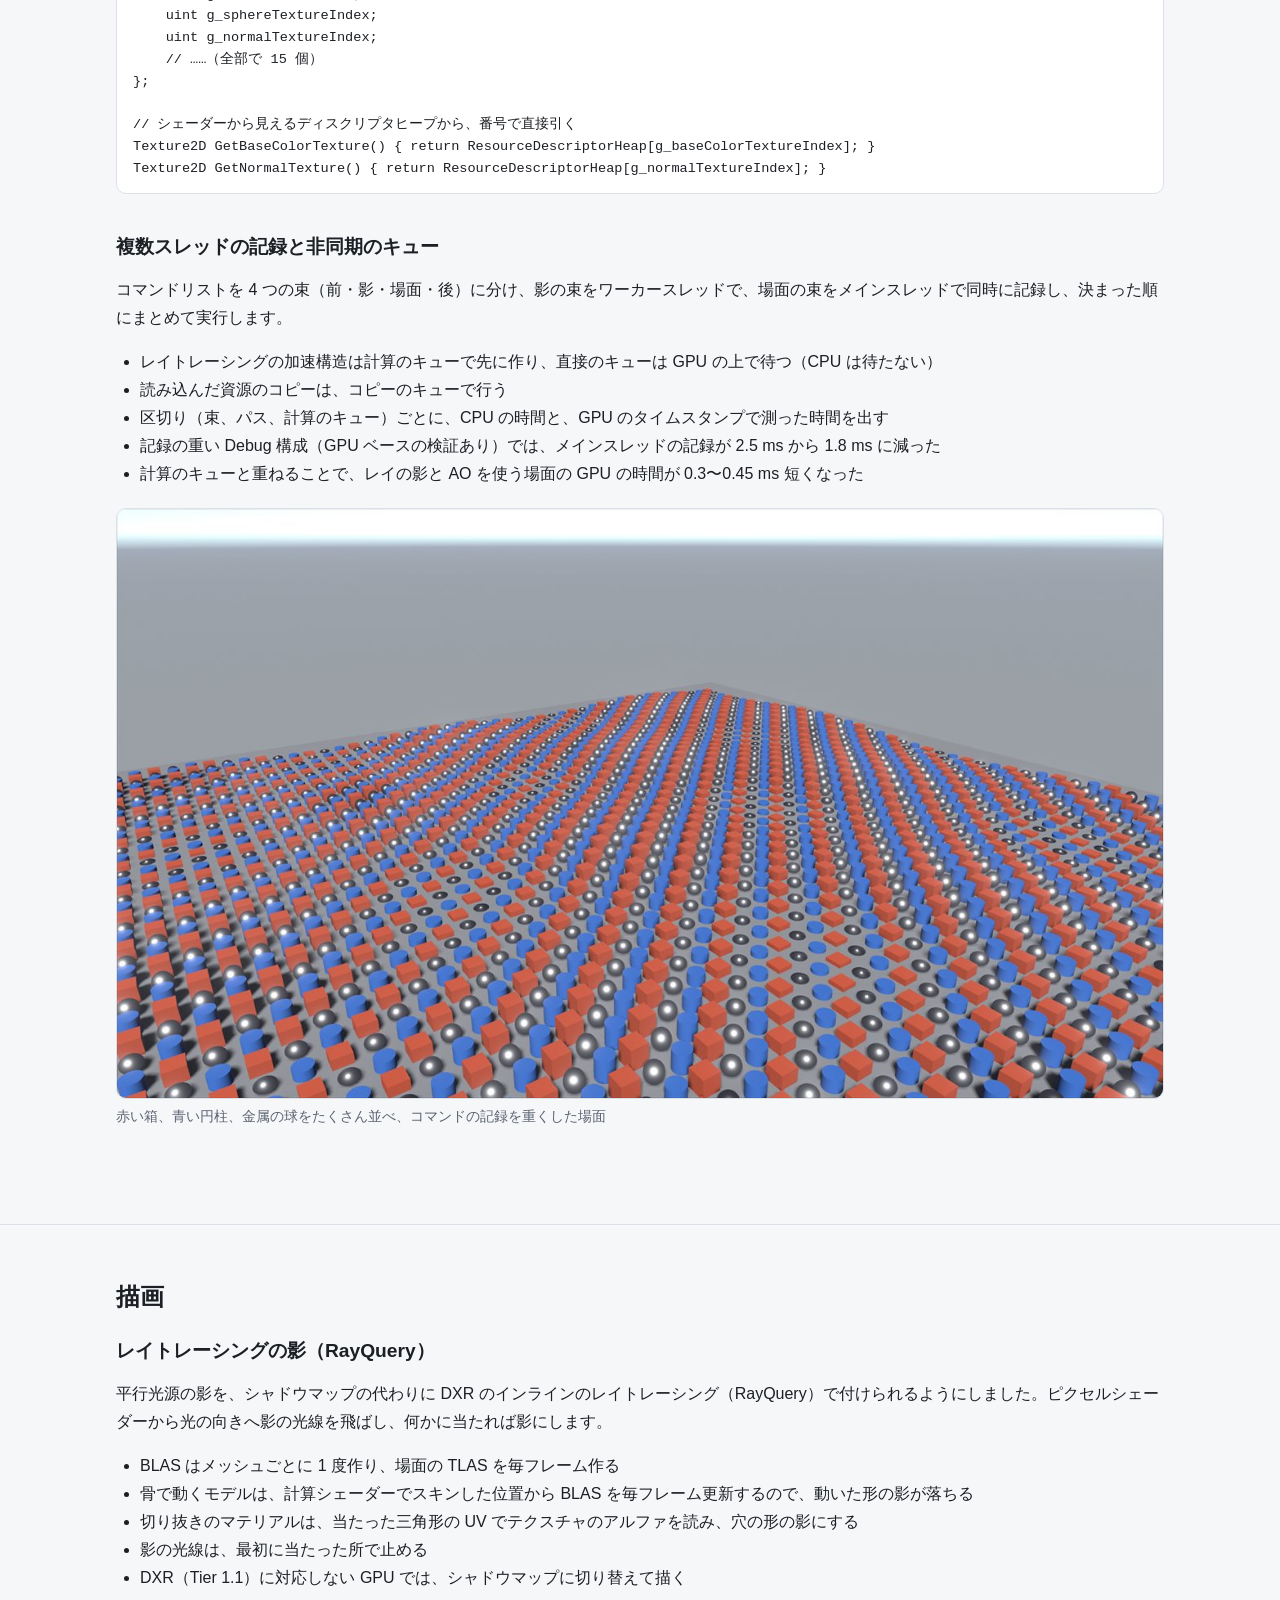
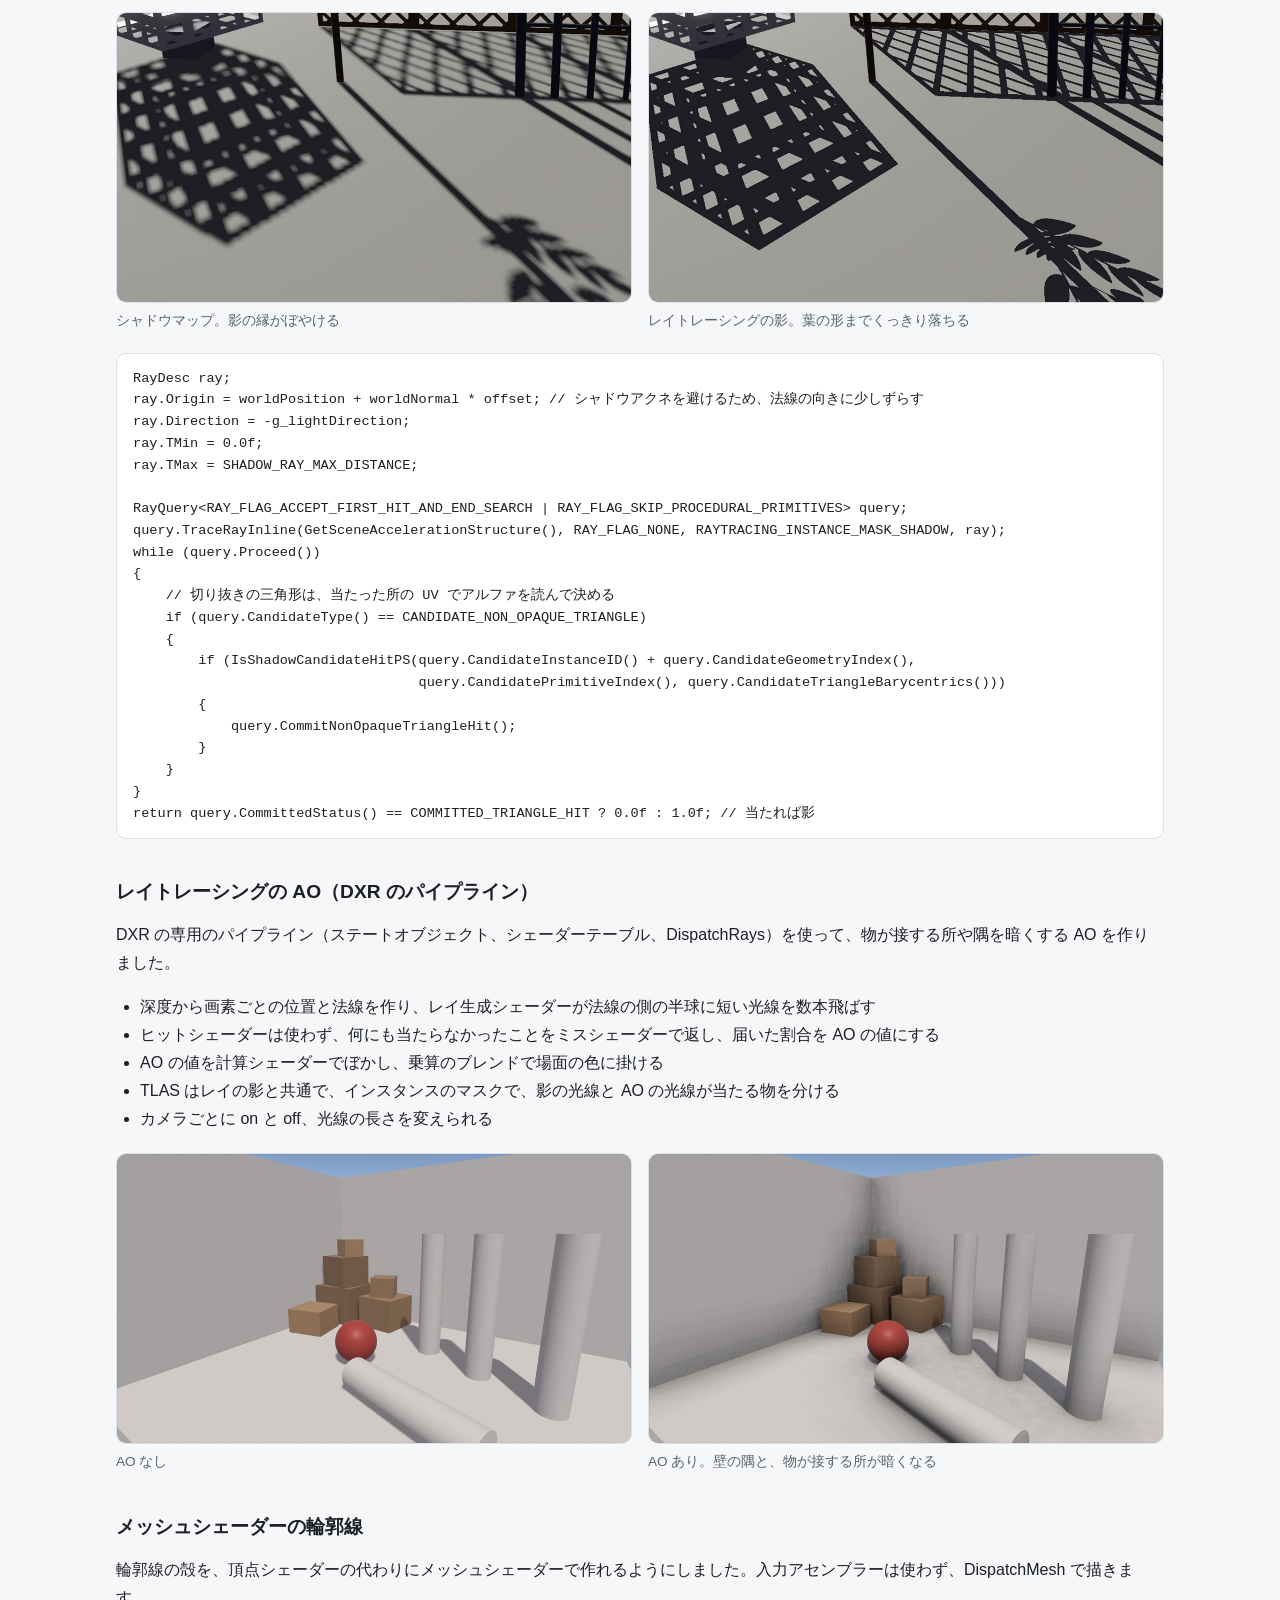
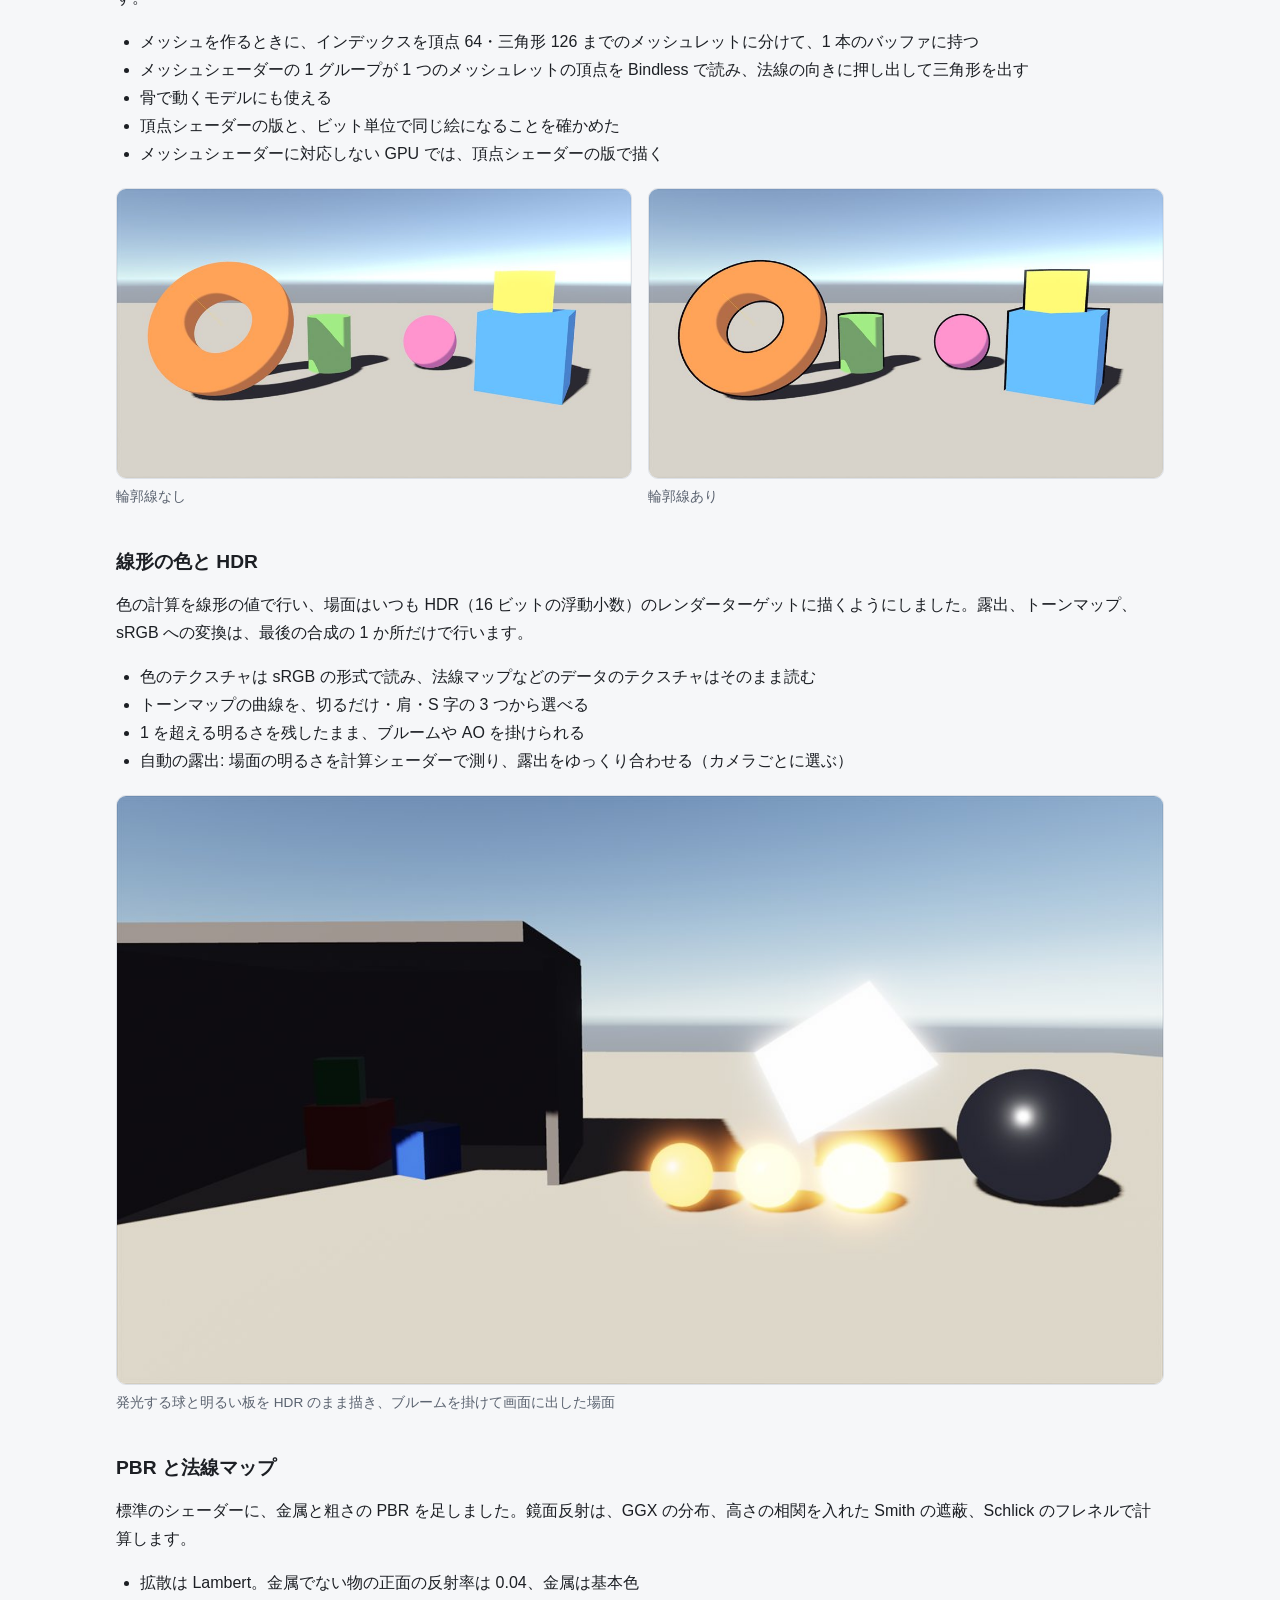
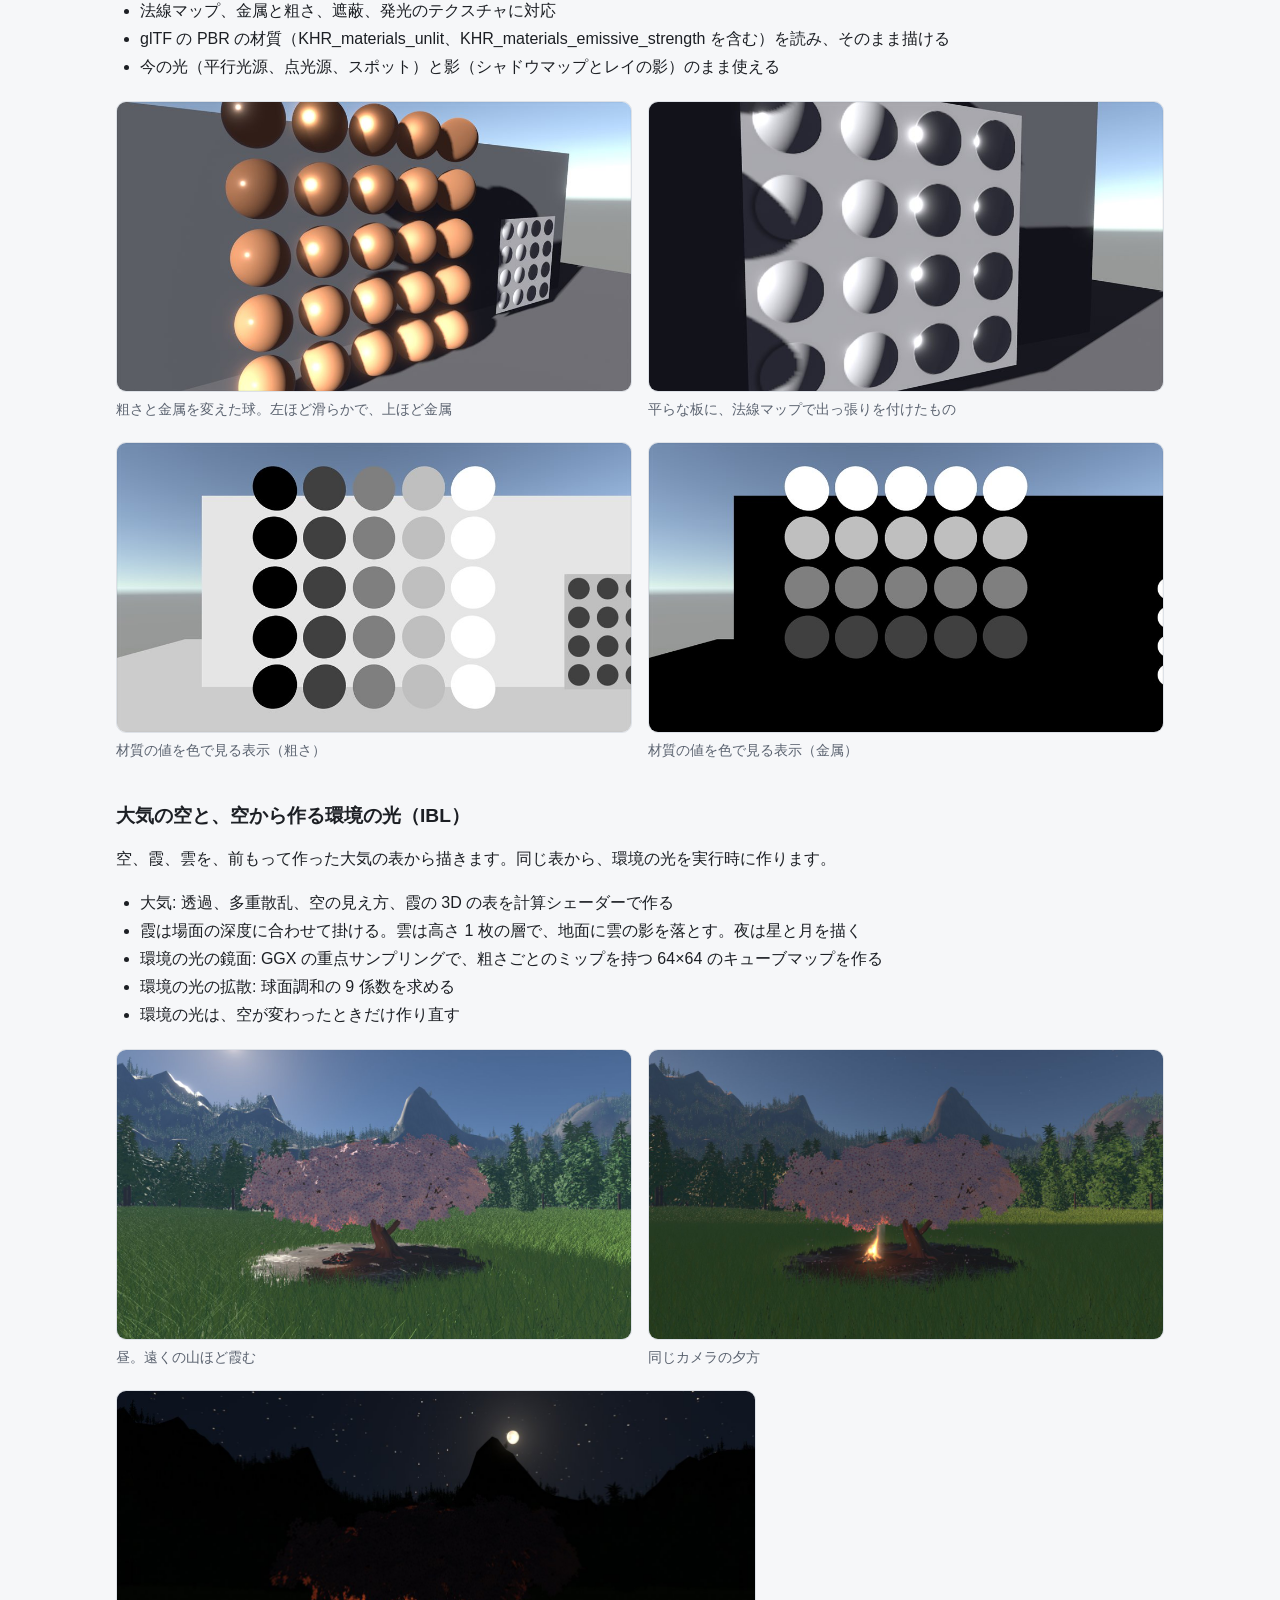
==== commit 94c9b9eb: "桜の写真を撮り直した物に差し替え、夜の空を追加" ====
--- a/works/work01.html
+++ b/works/work01.html
@@ -587,10 +587,14 @@
               <figcaption>昼。遠くの山ほど霞む</figcaption>
             </figure>
             <figure class="figure">
-              <img src="../images/work01/sky-dusk.jpg" alt="同じ場面の夕方。空が暗い青になって星が出始め、山の頂が赤く照らされている" width="1280" height="720" loading="lazy">
-              <figcaption>同じカメラの夕方。空が暗くなり、星が出る</figcaption>
-            </figure>
-          </div>
+              <img src="../images/work01/sky-dusk.jpg" alt="同じ場面の夕方。空が暗い青になり、木の下のたき火が明るく見える" width="1280" height="720" loading="lazy">
+              <figcaption>同じカメラの夕方</figcaption>
+            </figure>
+          </div>
+          <figure class="figure medium">
+            <img src="../images/work01/sky-night.jpg" alt="同じ場面の夜。星空に月が出て、山の影の手前で、たき火だけが桜の下を照らしている" width="1280" height="720" loading="lazy">
+            <figcaption>同じカメラの夜。星と月</figcaption>
+          </figure>
         </div>
 
         <div class="feature" id="many-lights">
@@ -703,7 +707,7 @@
               <figcaption>草原と森の中の桜</figcaption>
             </figure>
             <figure class="figure">
-              <img src="../images/work01/vegetation-grass.jpg" alt="地面の近くから見上げた草むら。草の葉が一枚ずつ並び、桜の花びらが舞っている" width="1280" height="720" loading="lazy">
+              <img src="../images/work01/vegetation-grass.jpg" alt="地面の近くから見た草むら。手前に草の葉が一枚ずつ立ち、奥に桜の木が見える" width="1280" height="720" loading="lazy">
               <figcaption>地面の近くから見た草むら</figcaption>
             </figure>
           </div>
